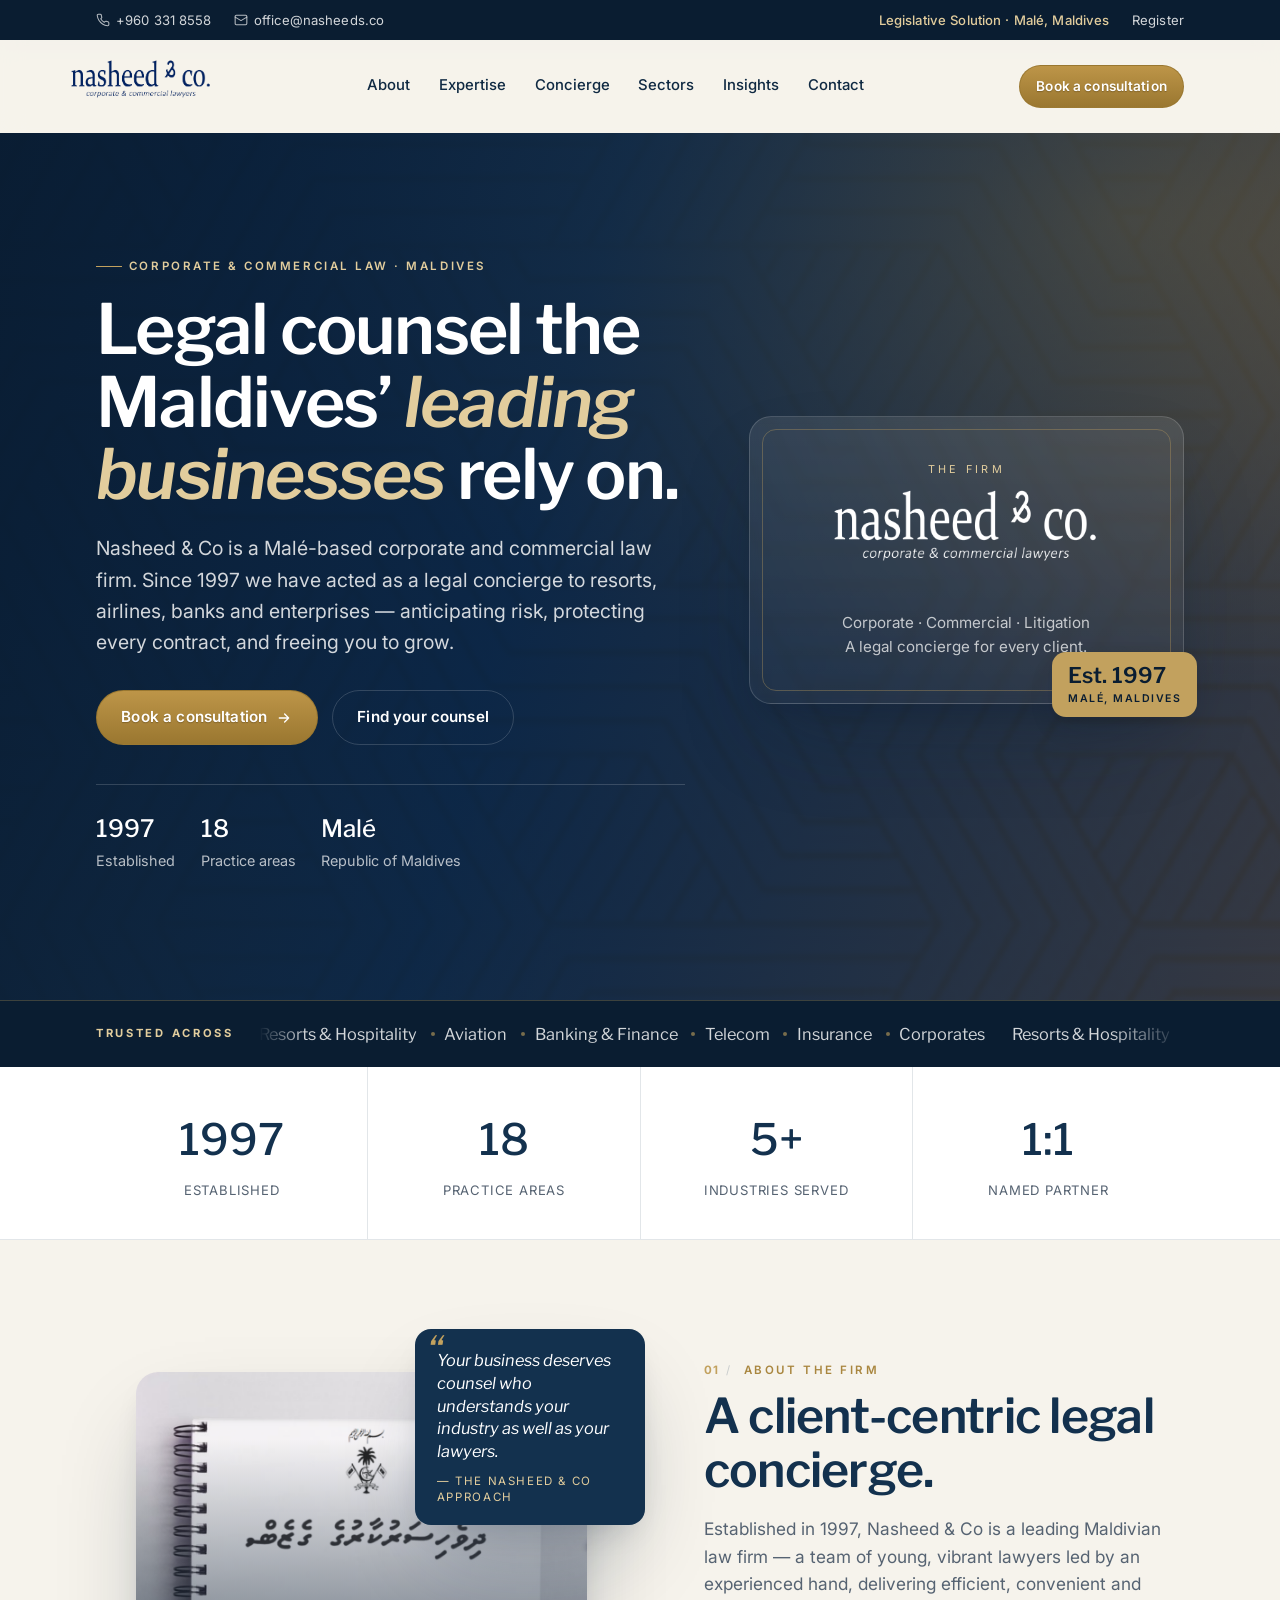
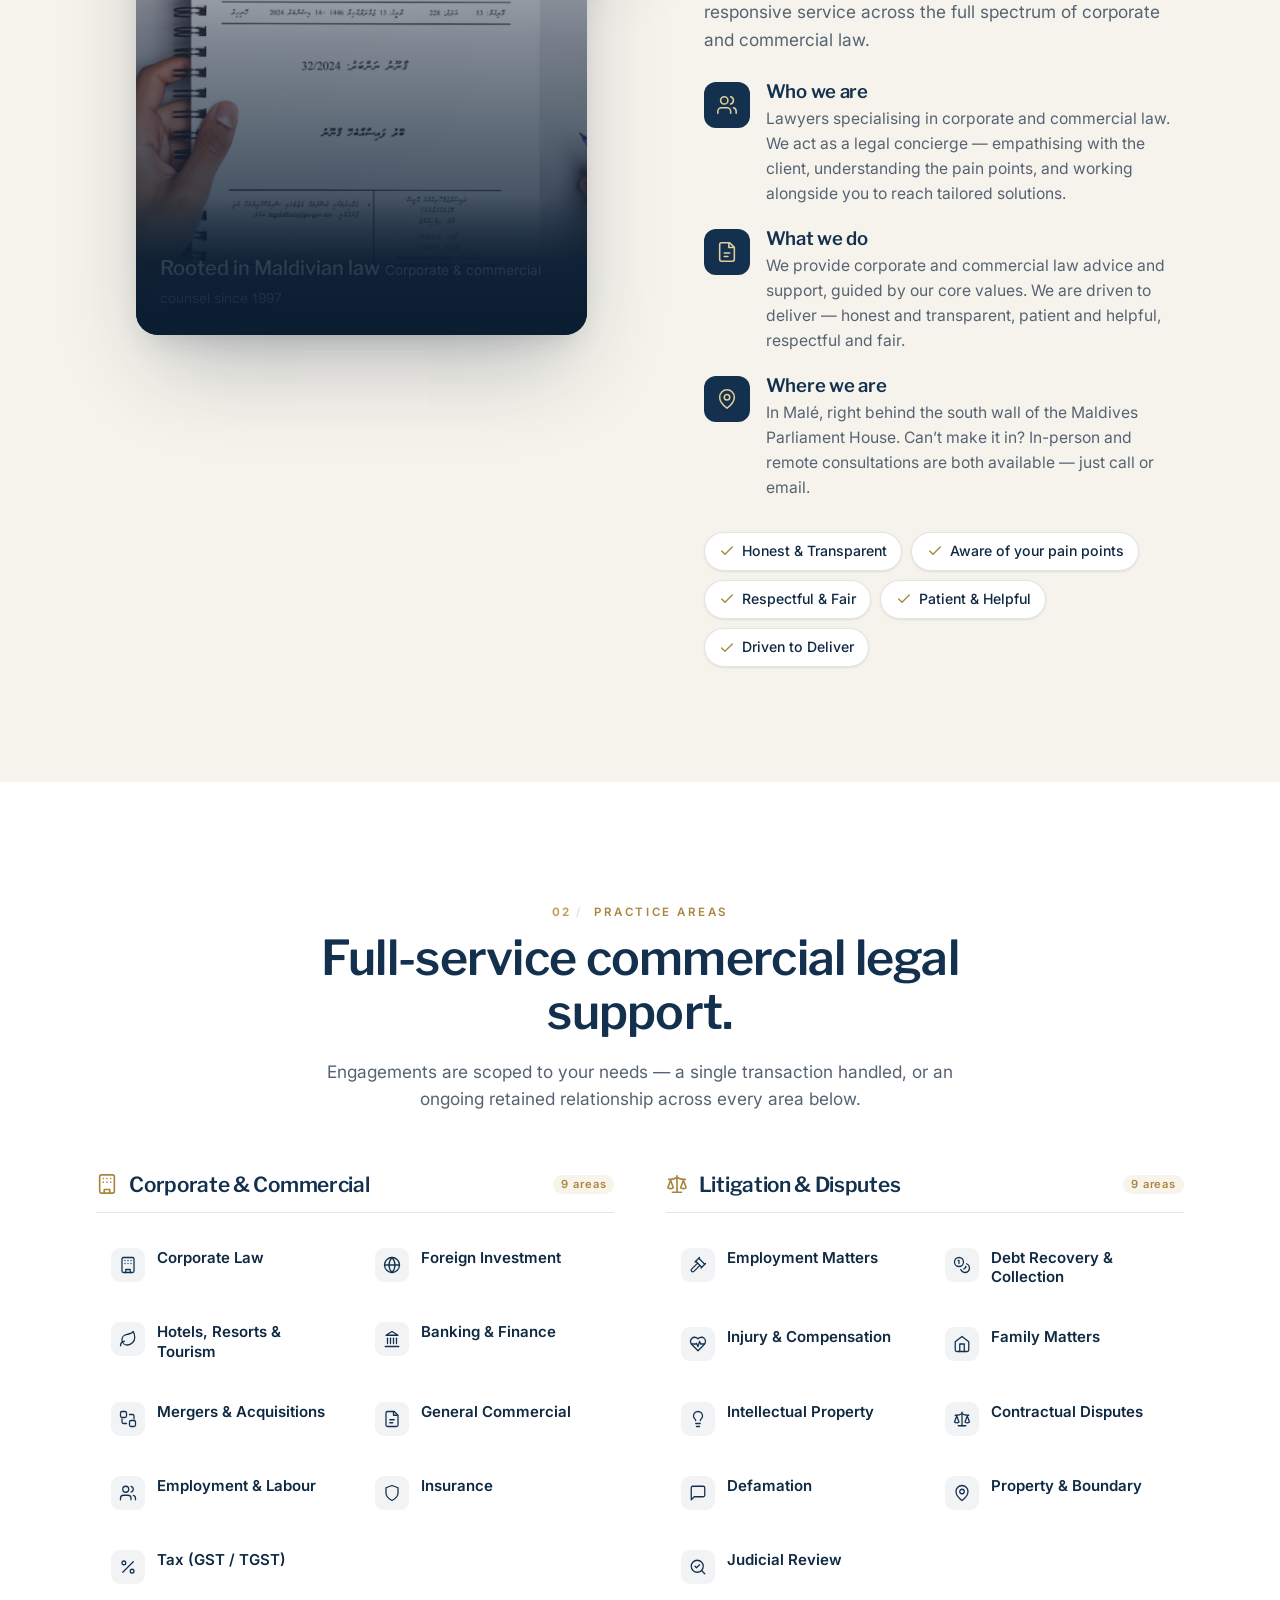
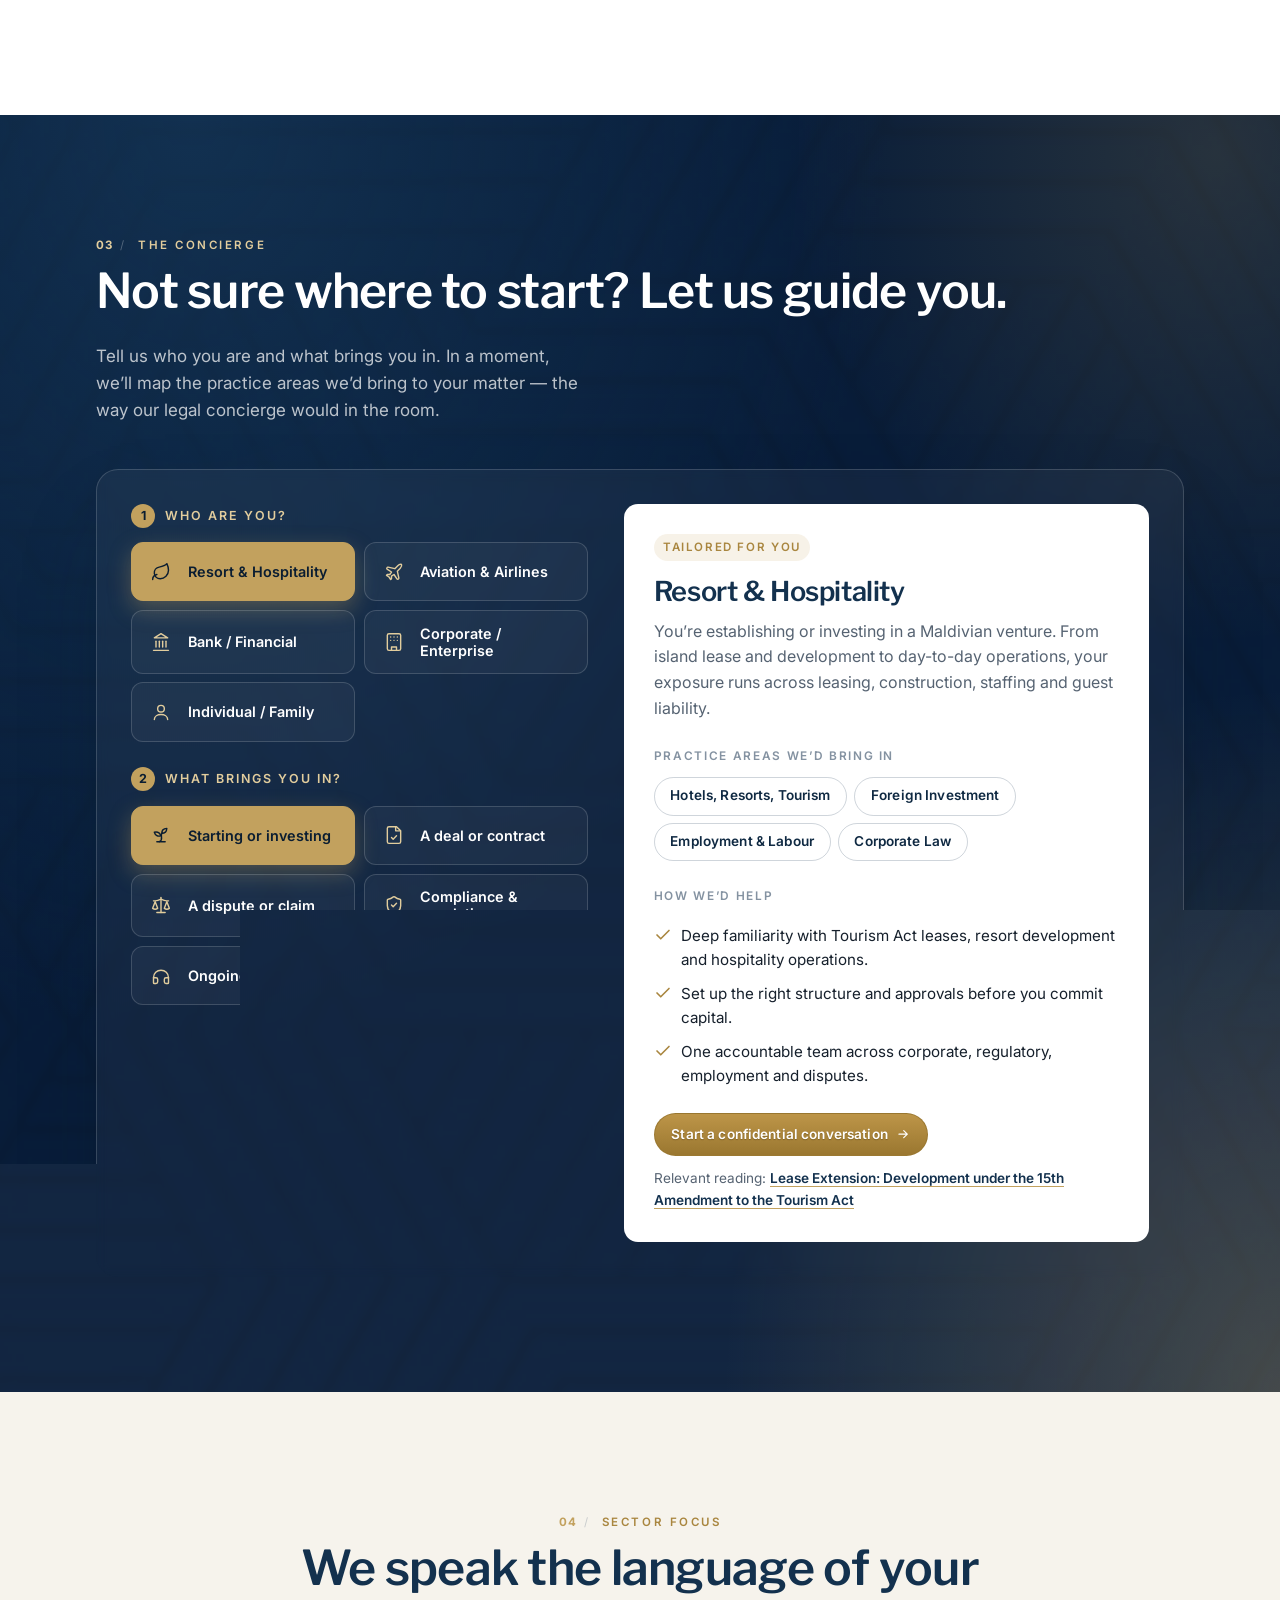
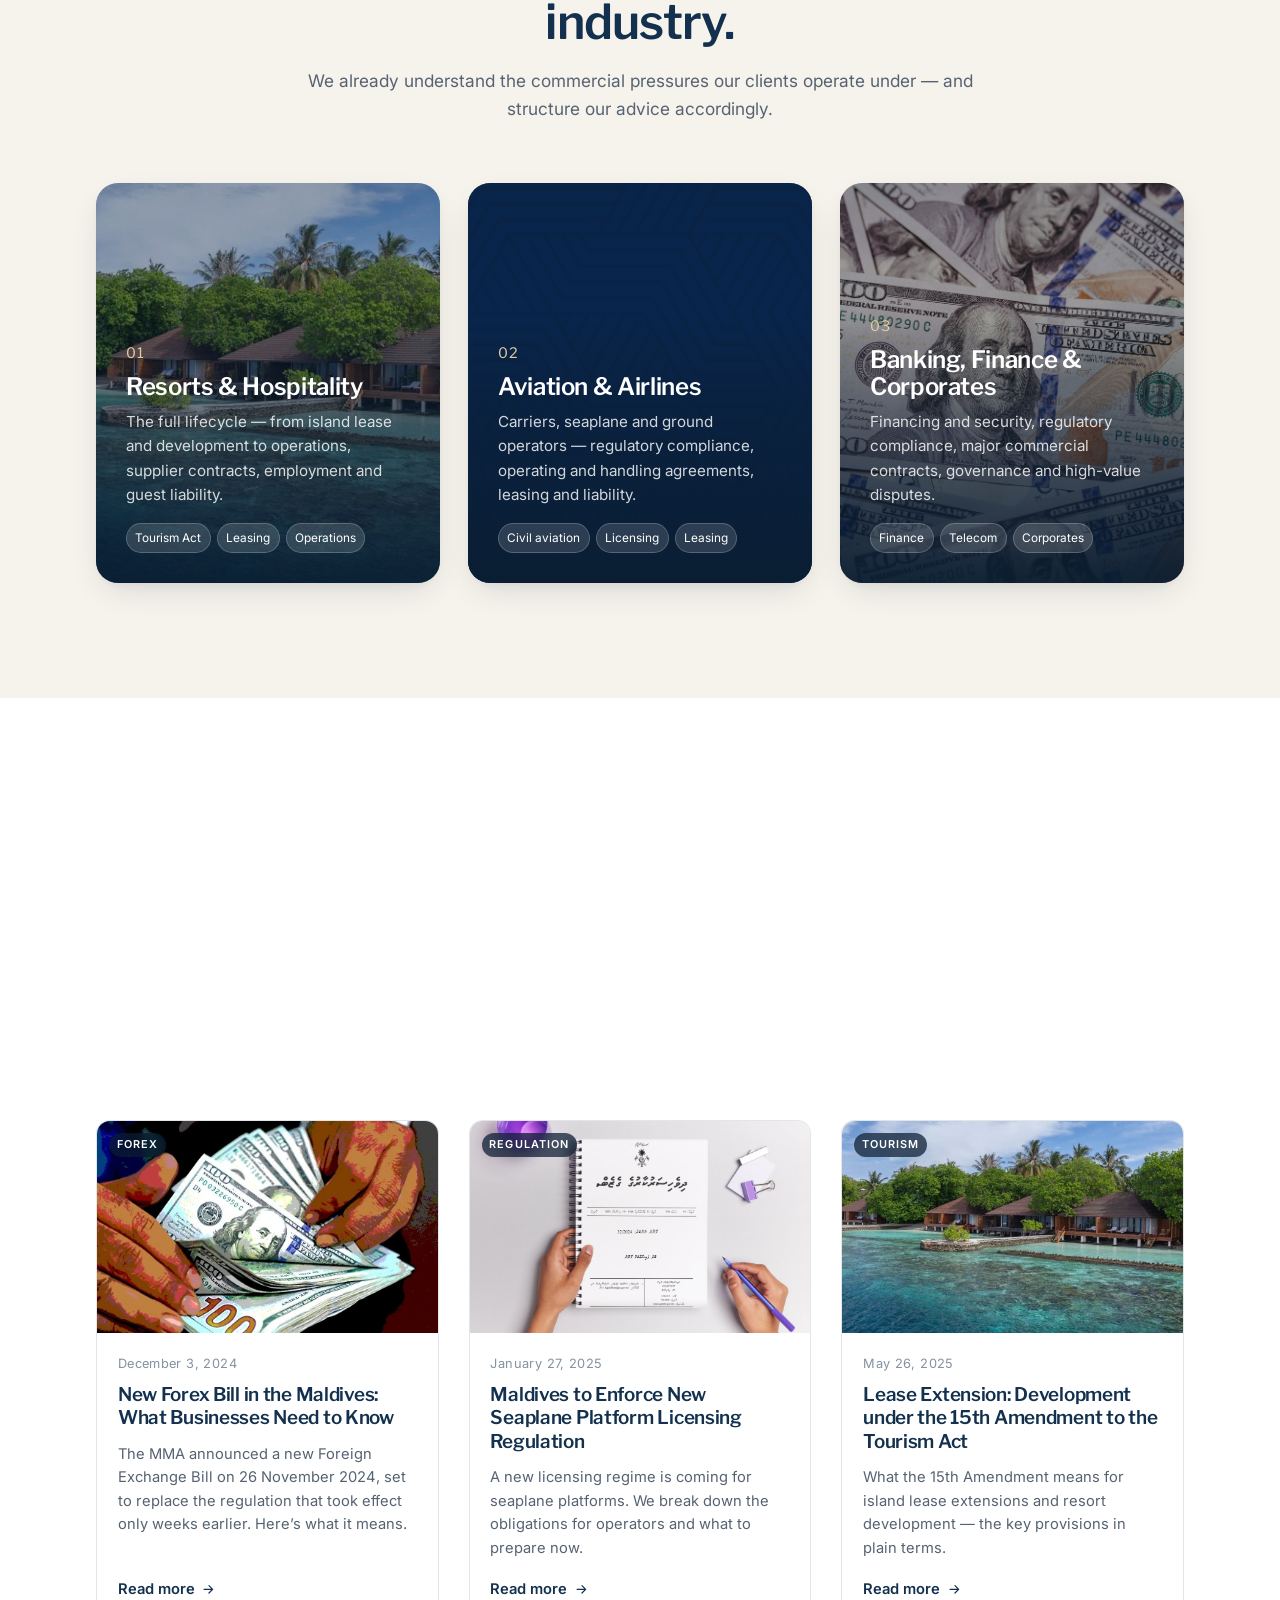
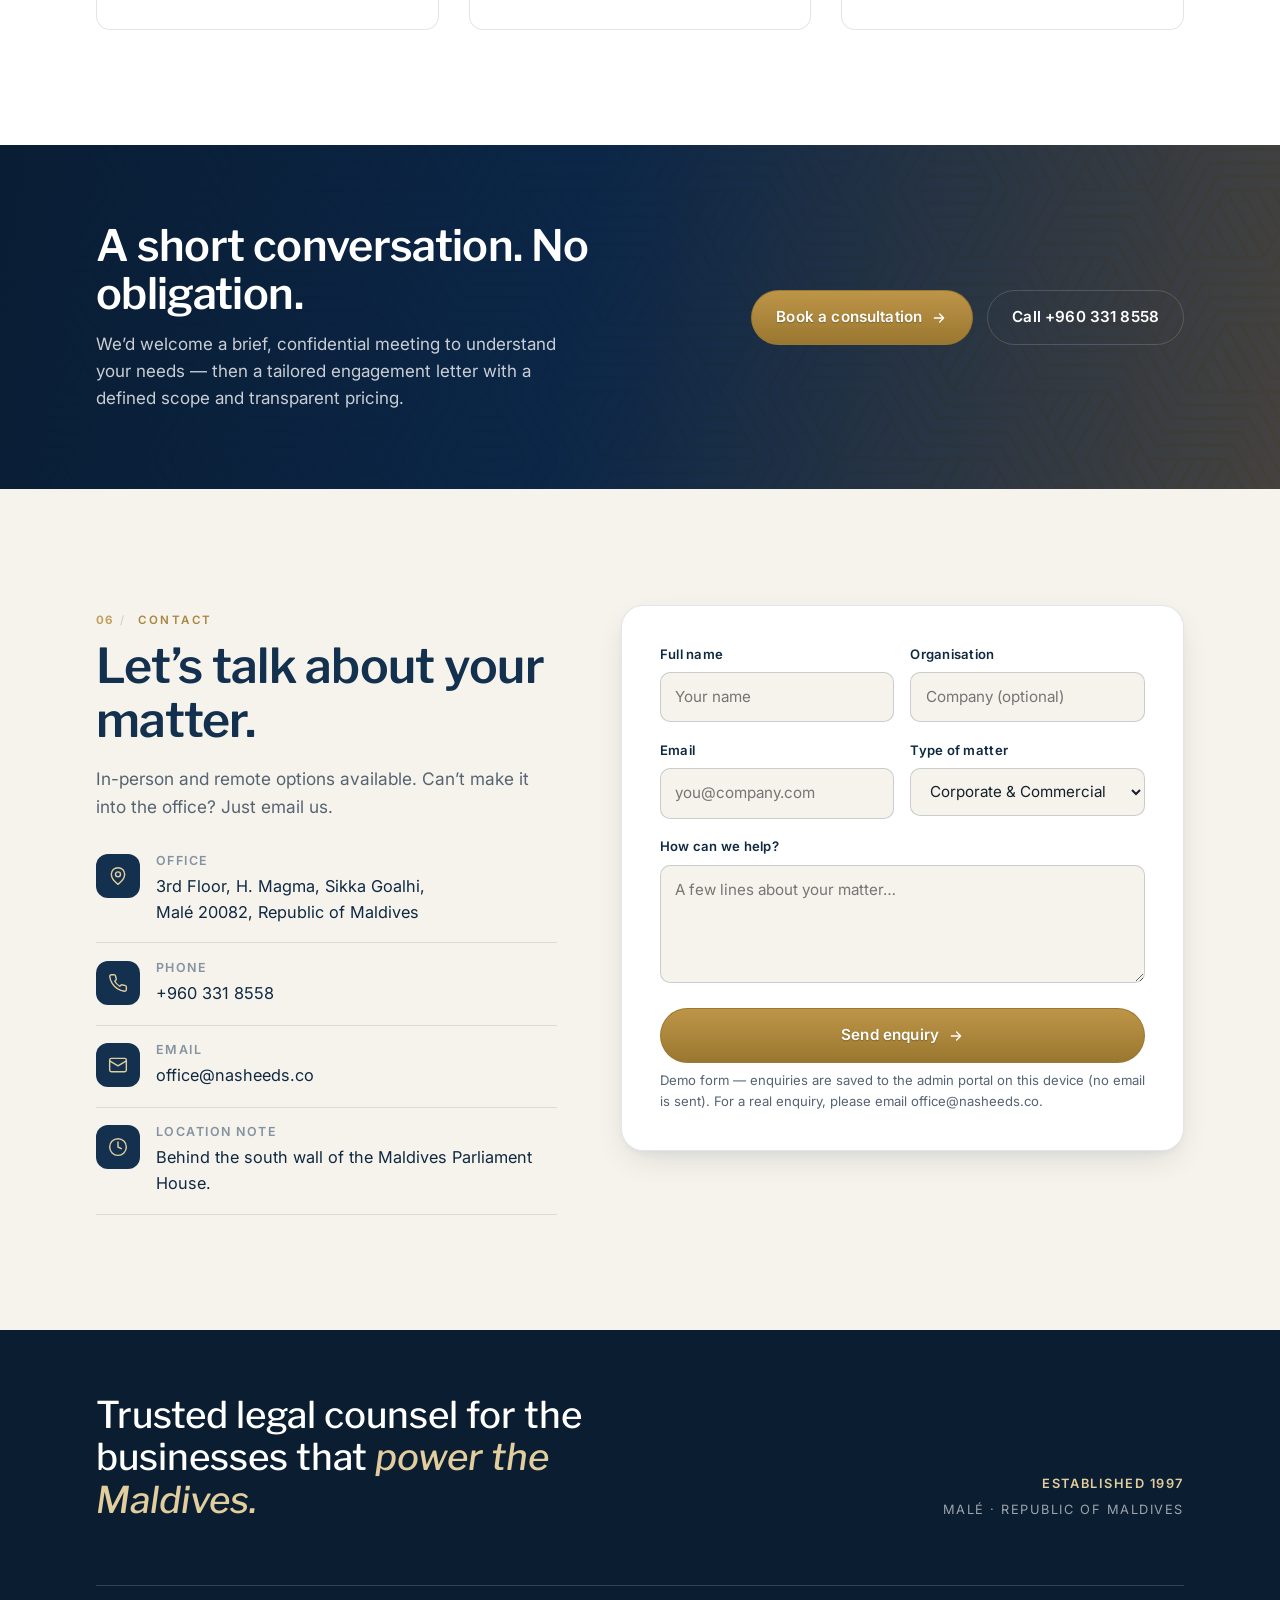
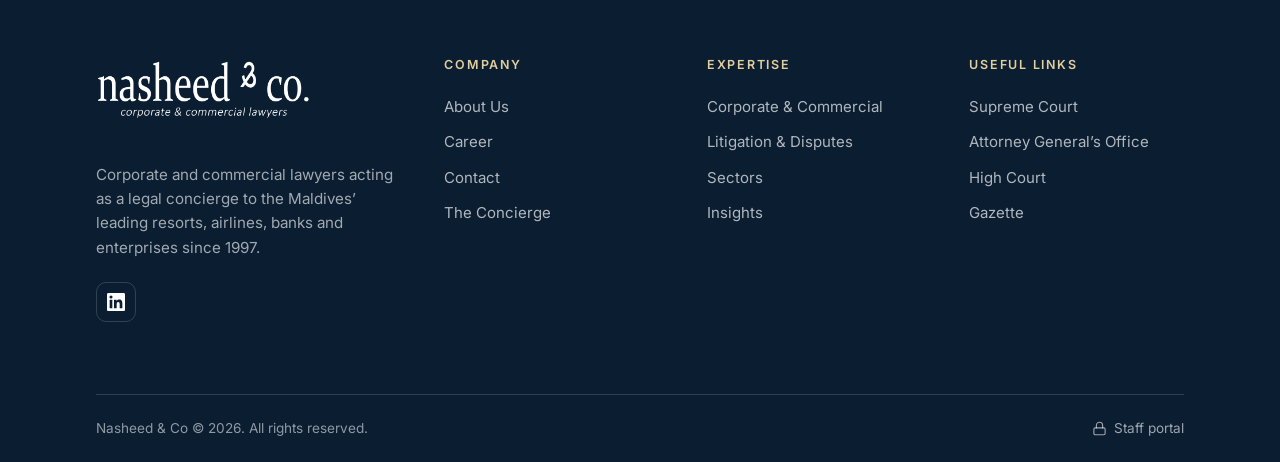
==== index.html @ d77f05dc "Front page: deeper-gold white-text buttons, corporate sans headings, goldier hero pattern, sliding T" ====
<!DOCTYPE html>
<html lang="en">
<head>
  <meta charset="UTF-8" />
  <meta name="viewport" content="width=device-width, initial-scale=1.0" />
  <title>Nasheed &amp; Co — Corporate &amp; Commercial Law, Maldives</title>
  <meta name="description" content="Nasheed & Co is a Malé-based corporate and commercial law firm advising the Maldives' leading resorts, airlines, banks and enterprises since 1997. A legal concierge for your business." />
  <meta name="theme-color" content="#0a1d31" />

  <!-- Open Graph -->
  <meta property="og:type" content="website" />
  <meta property="og:title" content="Nasheed & Co — Corporate & Commercial Law, Maldives" />
  <meta property="og:description" content="Trusted legal counsel for the businesses that power the Maldives. Corporate, commercial and litigation, since 1997." />
  <meta property="og:image" content="assets/img/banner.webp" />

  <link rel="icon" type="image/webp" href="assets/img/logo-crest.webp" />
  <link rel="apple-touch-icon" href="assets/img/logo-crest.webp" />

  <link rel="preconnect" href="https://fonts.googleapis.com" />
  <link rel="preconnect" href="https://fonts.gstatic.com" crossorigin />
  <link href="https://fonts.googleapis.com/css2?family=Inter:wght@400;500;600;700&family=Libre+Franklin:ital,wght@0,400;0,500;0,600;0,700;1,400;1,500&display=swap" rel="stylesheet" />

  <link rel="stylesheet" href="assets/css/styles.css" />
</head>
<body id="top">
  <a class="skip-link" href="#main">Skip to content</a>

  <!-- ================= Top bar ================= -->
  <div class="topbar">
    <div class="wrap topbar__inner">
      <div class="topbar__group">
        <a href="tel:+9603318558" aria-label="Call Nasheed and Co">
          <svg viewBox="0 0 24 24" fill="none" stroke="currentColor" stroke-width="1.8" stroke-linecap="round" stroke-linejoin="round"><path d="M22 16.92v3a2 2 0 0 1-2.18 2 19.79 19.79 0 0 1-8.63-3.07 19.5 19.5 0 0 1-6-6 19.79 19.79 0 0 1-3.07-8.67A2 2 0 0 1 4.11 2h3a2 2 0 0 1 2 1.72c.13.96.36 1.9.7 2.81a2 2 0 0 1-.45 2.11L8.09 9.91a16 16 0 0 0 6 6l1.27-1.27a2 2 0 0 1 2.11-.45c.9.34 1.85.57 2.81.7A2 2 0 0 1 22 16.92z"/></svg>
          +960 331 8558
        </a>
        <a href="mailto:office@nasheeds.co" aria-label="Email Nasheed and Co">
          <svg viewBox="0 0 24 24" fill="none" stroke="currentColor" stroke-width="1.8" stroke-linecap="round" stroke-linejoin="round"><rect x="2" y="4" width="20" height="16" rx="2"/><path d="m22 7-10 6L2 7"/></svg>
          office@nasheeds.co
        </a>
      </div>
      <div class="topbar__group topbar__group--end">
        <span class="topbar__tag">Legislative Solution · Malé, Maldives</span>
        <a href="#contact">Register</a>
      </div>
    </div>
  </div>

  <!-- ================= Header ================= -->
  <header class="site-header" id="siteHeader">
    <div class="wrap nav">
      <a class="brand" href="#top" aria-label="Nasheed & Co — corporate & commercial lawyers, home">
        <img class="brand__logo" src="assets/img/logo-primary.webp" alt="Nasheed & Co — corporate & commercial lawyers" width="1500" height="593" />
      </a>

      <nav class="nav__links" id="navLinks" aria-label="Primary">
        <a href="#about">About</a>
        <a href="#expertise">Expertise</a>
        <a href="#concierge">Concierge</a>
        <a href="#sectors">Sectors</a>
        <a href="#insights">Insights</a>
        <a href="#contact">Contact</a>
        <a class="btn btn--gold btn--sm nav__cta-mobile" href="#contact">Book a consultation</a>
      </nav>

      <div class="nav__actions">
        <a class="btn btn--gold btn--sm nav__cta-desktop" href="#contact">Book a consultation</a>
        <button class="nav__toggle" id="navToggle" aria-label="Open menu" aria-expanded="false" aria-controls="navLinks">
          <span></span><span></span><span></span>
        </button>
      </div>
    </div>
    <div class="nav__scrim" id="navScrim" aria-hidden="true"></div>
  </header>

  <main id="main">
    <!-- ================= Hero ================= -->
    <section class="hero">
      <div class="hero__bg"><img src="assets/img/banner.webp" alt="" aria-hidden="true" /></div>
      <div class="wrap hero__inner">
        <div class="hero__grid">
          <div class="hero__content">
            <span class="eyebrow eyebrow--light">Corporate &amp; Commercial Law · Maldives</span>
            <h1 class="hero__title">Legal counsel the Maldives’ <em>leading businesses</em> rely on.</h1>
            <p class="hero__lead">Nasheed &amp; Co is a Malé-based corporate and commercial law firm. Since 1997 we have acted as a legal concierge to resorts, airlines, banks and enterprises — anticipating risk, protecting every contract, and freeing you to grow.</p>
            <div class="hero__cta">
              <a class="btn btn--gold" href="#contact">Book a consultation
                <svg viewBox="0 0 24 24" fill="none" stroke="currentColor" stroke-width="2" stroke-linecap="round" stroke-linejoin="round"><path d="M5 12h14M13 6l6 6-6 6"/></svg>
              </a>
              <a class="btn btn--on-navy" href="#concierge">Find your counsel</a>
            </div>
            <div class="hero__meta">
              <div><b>1997</b>Established</div>
              <div><b>18</b>Practice areas</div>
              <div><b>Malé</b>Republic of Maldives</div>
            </div>
          </div>

          <aside class="hero__card">
            <p class="kicker">The Firm</p>
            <img class="hero__logo" src="assets/img/logo-primary.webp" alt="Nasheed & Co — corporate & commercial lawyers" />
            <p>Corporate&nbsp;· Commercial&nbsp;· Litigation<br/>A legal concierge for every client.</p>
            <div class="hero__badge"><b>Est. 1997</b><span>Malé, Maldives</span></div>
          </aside>
        </div>
      </div>
    </section>

    <!-- ================= Credibility bar (sliding marquee) ================= -->
    <section class="credbar" aria-label="Sectors we serve">
      <div class="wrap credbar__inner">
        <span class="credbar__label">Trusted across</span>
        <div class="credbar__marquee">
          <div class="credbar__track">
            <ul class="credbar__group">
              <li>Resorts &amp; Hospitality</li>
              <li>Aviation</li>
              <li>Banking &amp; Finance</li>
              <li>Telecom</li>
              <li>Insurance</li>
              <li>Corporates</li>
            </ul>
            <ul class="credbar__group" aria-hidden="true">
              <li>Resorts &amp; Hospitality</li>
              <li>Aviation</li>
              <li>Banking &amp; Finance</li>
              <li>Telecom</li>
              <li>Insurance</li>
              <li>Corporates</li>
            </ul>
          </div>
        </div>
      </div>
    </section>

    <!-- ================= Trust strip ================= -->
    <section class="strip" aria-label="At a glance">
      <div class="wrap">
        <div class="strip__inner">
          <div class="stat reveal"><b>1997</b><span>Established</span></div>
          <div class="stat reveal" data-d="1"><b>18</b><span>Practice areas</span></div>
          <div class="stat reveal" data-d="2"><b>5+</b><span>Industries served</span></div>
          <div class="stat reveal" data-d="3"><b>1:1</b><span>Named partner</span></div>
        </div>
      </div>
    </section>

    <!-- ================= About ================= -->
    <section class="section about" id="about">
      <div class="wrap about__grid">
        <div class="about__col-media reveal">
          <figure class="about__figure">
            <img src="assets/img/untitled-38.webp" alt="A Maldivian government gazette document" loading="lazy" />
            <figcaption class="about__figcap">
              <b>Rooted in Maldivian law</b>
              <span>Corporate &amp; commercial counsel since 1997</span>
            </figcaption>
          </figure>
          <div class="about__quote">
            Your business deserves counsel who understands your industry as well as your lawyers.
            <span>— The Nasheed &amp; Co approach</span>
          </div>
        </div>

        <div class="about__col-body reveal" data-d="1">
          <div class="section__head" style="margin-bottom:1.2rem">
            <span class="eyebrow"><span class="eyebrow__no">01</span>About the firm</span>
            <h2 class="section__title">A client-centric legal concierge.</h2>
            <p class="section__intro">Established in 1997, Nasheed &amp; Co is a leading Maldivian law firm — a team of young, vibrant lawyers led by an experienced hand, delivering efficient, convenient and responsive service across the full spectrum of corporate and commercial law.</p>
          </div>

          <div class="wwww">
            <div class="wwww__item">
              <div class="wwww__ic"><svg viewBox="0 0 24 24" fill="none" stroke="currentColor" stroke-width="1.7" stroke-linecap="round" stroke-linejoin="round"><path d="M16 21v-2a4 4 0 0 0-4-4H6a4 4 0 0 0-4 4v2"/><circle cx="9" cy="7" r="4"/><path d="M22 21v-2a4 4 0 0 0-3-3.87"/><path d="M16 3.13a4 4 0 0 1 0 7.75"/></svg></div>
              <div><h3>Who we are</h3><p>Lawyers specialising in corporate and commercial law. We act as a legal concierge — empathising with the client, understanding the pain points, and working alongside you to reach tailored solutions.</p></div>
            </div>
            <div class="wwww__item">
              <div class="wwww__ic"><svg viewBox="0 0 24 24" fill="none" stroke="currentColor" stroke-width="1.7" stroke-linecap="round" stroke-linejoin="round"><path d="M15 2H6a2 2 0 0 0-2 2v16a2 2 0 0 0 2 2h12a2 2 0 0 0 2-2V7Z"/><path d="M14 2v5h5"/><path d="M9 13h6M9 17h4"/></svg></div>
              <div><h3>What we do</h3><p>We provide corporate and commercial law advice and support, guided by our core values. We are driven to deliver — honest and transparent, patient and helpful, respectful and fair.</p></div>
            </div>
            <div class="wwww__item">
              <div class="wwww__ic"><svg viewBox="0 0 24 24" fill="none" stroke="currentColor" stroke-width="1.7" stroke-linecap="round" stroke-linejoin="round"><path d="M20 10c0 6-8 12-8 12s-8-6-8-12a8 8 0 0 1 16 0Z"/><circle cx="12" cy="10" r="3"/></svg></div>
              <div><h3>Where we are</h3><p>In Malé, right behind the south wall of the Maldives Parliament House. Can’t make it in? In-person and remote consultations are both available — just call or email.</p></div>
            </div>
          </div>

          <div class="values" aria-label="Our values">
            <span class="value"><svg viewBox="0 0 24 24" fill="none" stroke="currentColor" stroke-width="2" stroke-linecap="round" stroke-linejoin="round"><path d="M20 6 9 17l-5-5"/></svg>Honest &amp; Transparent</span>
            <span class="value"><svg viewBox="0 0 24 24" fill="none" stroke="currentColor" stroke-width="2" stroke-linecap="round" stroke-linejoin="round"><path d="M20 6 9 17l-5-5"/></svg>Aware of your pain points</span>
            <span class="value"><svg viewBox="0 0 24 24" fill="none" stroke="currentColor" stroke-width="2" stroke-linecap="round" stroke-linejoin="round"><path d="M20 6 9 17l-5-5"/></svg>Respectful &amp; Fair</span>
            <span class="value"><svg viewBox="0 0 24 24" fill="none" stroke="currentColor" stroke-width="2" stroke-linecap="round" stroke-linejoin="round"><path d="M20 6 9 17l-5-5"/></svg>Patient &amp; Helpful</span>
            <span class="value"><svg viewBox="0 0 24 24" fill="none" stroke="currentColor" stroke-width="2" stroke-linecap="round" stroke-linejoin="round"><path d="M20 6 9 17l-5-5"/></svg>Driven to Deliver</span>
          </div>
        </div>
      </div>
    </section>

    <!-- ================= Expertise ================= -->
    <section class="section exp" id="expertise">
      <div class="wrap">
        <div class="section__head section__head--center reveal">
          <span class="eyebrow"><span class="eyebrow__no">02</span>Practice areas</span>
          <h2 class="section__title">Full-service commercial legal support.</h2>
          <p class="section__intro">Engagements are scoped to your needs — a single transaction handled, or an ongoing retained relationship across every area below.</p>
        </div>

        <div class="exp__groups">
          <div class="exp__group reveal">
            <h3><svg viewBox="0 0 24 24" width="22" height="22" fill="none" stroke="var(--gold-deep)" stroke-width="1.8" stroke-linecap="round" stroke-linejoin="round"><rect width="16" height="20" x="4" y="2" rx="2"/><path d="M9 22v-4h6v4"/><path d="M8 6h.01M12 6h.01M16 6h.01M8 10h.01M12 10h.01M16 10h.01"/></svg>Corporate &amp; Commercial <span class="tag">9 areas</span></h3>
            <div class="area-grid">
              <div class="area"><span class="area__ic"><svg viewBox="0 0 24 24" fill="none" stroke="currentColor" stroke-width="1.7" stroke-linecap="round" stroke-linejoin="round"><rect width="16" height="20" x="4" y="2" rx="2"/><path d="M9 22v-4h6v4"/><path d="M8 6h.01M12 6h.01M16 6h.01M8 10h.01M12 10h.01M16 10h.01"/></svg></span><b>Corporate Law</b></div>
              <div class="area"><span class="area__ic"><svg viewBox="0 0 24 24" fill="none" stroke="currentColor" stroke-width="1.7" stroke-linecap="round" stroke-linejoin="round"><circle cx="12" cy="12" r="10"/><path d="M12 2a14.5 14.5 0 0 0 0 20 14.5 14.5 0 0 0 0-20"/><path d="M2 12h20"/></svg></span><b>Foreign Investment</b></div>
              <div class="area"><span class="area__ic"><svg viewBox="0 0 24 24" fill="none" stroke="currentColor" stroke-width="1.7" stroke-linecap="round" stroke-linejoin="round"><path d="M11 20A7 7 0 0 1 9.8 6.1C15.5 5 17 4.48 19 2c1 2 2 4.18 2 8 0 5.5-4.78 10-10 10Z"/><path d="M2 21c0-3 1.85-5.36 5.08-6"/></svg></span><b>Hotels, Resorts &amp; Tourism</b></div>
              <div class="area"><span class="area__ic"><svg viewBox="0 0 24 24" fill="none" stroke="currentColor" stroke-width="1.7" stroke-linecap="round" stroke-linejoin="round"><line x1="3" x2="21" y1="22" y2="22"/><line x1="6" x2="6" y1="18" y2="11"/><line x1="10" x2="10" y1="18" y2="11"/><line x1="14" x2="14" y1="18" y2="11"/><line x1="18" x2="18" y1="18" y2="11"/><polygon points="12 2 20 7 4 7"/></svg></span><b>Banking &amp; Finance</b></div>
              <div class="area"><span class="area__ic"><svg viewBox="0 0 24 24" fill="none" stroke="currentColor" stroke-width="1.7" stroke-linecap="round" stroke-linejoin="round"><rect width="8" height="8" x="2" y="2" rx="2"/><rect width="8" height="8" x="14" y="14" rx="2"/><path d="M14 6h4a2 2 0 0 1 2 2v4"/><path d="M10 18H6a2 2 0 0 1-2-2v-4"/></svg></span><b>Mergers &amp; Acquisitions</b></div>
              <div class="area"><span class="area__ic"><svg viewBox="0 0 24 24" fill="none" stroke="currentColor" stroke-width="1.7" stroke-linecap="round" stroke-linejoin="round"><path d="M15 2H6a2 2 0 0 0-2 2v16a2 2 0 0 0 2 2h12a2 2 0 0 0 2-2V7Z"/><path d="M14 2v5h5"/><path d="M9 13h6M9 17h4"/></svg></span><b>General Commercial</b></div>
              <div class="area"><span class="area__ic"><svg viewBox="0 0 24 24" fill="none" stroke="currentColor" stroke-width="1.7" stroke-linecap="round" stroke-linejoin="round"><path d="M16 21v-2a4 4 0 0 0-4-4H6a4 4 0 0 0-4 4v2"/><circle cx="9" cy="7" r="4"/><path d="M22 21v-2a4 4 0 0 0-3-3.87"/><path d="M16 3.13a4 4 0 0 1 0 7.75"/></svg></span><b>Employment &amp; Labour</b></div>
              <div class="area"><span class="area__ic"><svg viewBox="0 0 24 24" fill="none" stroke="currentColor" stroke-width="1.7" stroke-linecap="round" stroke-linejoin="round"><path d="M12 22s8-4 8-10V5l-8-3-8 3v7c0 6 8 10 8 10"/></svg></span><b>Insurance</b></div>
              <div class="area"><span class="area__ic"><svg viewBox="0 0 24 24" fill="none" stroke="currentColor" stroke-width="1.7" stroke-linecap="round" stroke-linejoin="round"><line x1="19" x2="5" y1="5" y2="19"/><circle cx="6.5" cy="6.5" r="2.5"/><circle cx="17.5" cy="17.5" r="2.5"/></svg></span><b>Tax (GST / TGST)</b></div>
            </div>
          </div>

          <div class="exp__group reveal" data-d="1">
            <h3><svg viewBox="0 0 24 24" width="22" height="22" fill="none" stroke="var(--gold-deep)" stroke-width="1.8" stroke-linecap="round" stroke-linejoin="round"><path d="m16 16 3-8 3 8c-2 1.5-4 1.5-6 0"/><path d="m2 16 3-8 3 8c-2 1.5-4 1.5-6 0"/><path d="M7 21h10"/><path d="M12 3v18"/><path d="M3 7h2c2 0 5-1 7-2 2 1 5 2 7 2h2"/></svg>Litigation &amp; Disputes <span class="tag">9 areas</span></h3>
            <div class="area-grid">
              <div class="area"><span class="area__ic"><svg viewBox="0 0 24 24" fill="none" stroke="currentColor" stroke-width="1.7" stroke-linecap="round" stroke-linejoin="round"><path d="m14.5 12.5-8 8a2.12 2.12 0 1 1-3-3l8-8"/><path d="m16 16 6-6"/><path d="m8 8 6-6"/><path d="m9 7 8 8"/><path d="m21 11-8-8"/></svg></span><b>Employment Matters</b></div>
              <div class="area"><span class="area__ic"><svg viewBox="0 0 24 24" fill="none" stroke="currentColor" stroke-width="1.7" stroke-linecap="round" stroke-linejoin="round"><circle cx="8" cy="8" r="6"/><path d="M18.09 10.37A6 6 0 1 1 10.34 18"/><path d="M7 6h1v4"/><path d="m16.71 13.88.7.71-2.82 2.82"/></svg></span><b>Debt Recovery &amp; Collection</b></div>
              <div class="area"><span class="area__ic"><svg viewBox="0 0 24 24" fill="none" stroke="currentColor" stroke-width="1.7" stroke-linecap="round" stroke-linejoin="round"><path d="M19 14c1.49-1.46 3-3.21 3-5.5A5.5 5.5 0 0 0 16.5 3c-1.76 0-3 .5-4.5 2-1.5-1.5-2.74-2-4.5-2A5.5 5.5 0 0 0 2 8.5c0 2.3 1.5 4.05 3 5.5l7 7Z"/><path d="M3.22 12H9.5l.5-1 2 4.5 2-7 1.5 3.5h5.27"/></svg></span><b>Injury &amp; Compensation</b></div>
              <div class="area"><span class="area__ic"><svg viewBox="0 0 24 24" fill="none" stroke="currentColor" stroke-width="1.7" stroke-linecap="round" stroke-linejoin="round"><path d="m3 9 9-7 9 7v11a2 2 0 0 1-2 2H5a2 2 0 0 1-2-2z"/><polyline points="9 22 9 12 15 12 15 22"/></svg></span><b>Family Matters</b></div>
              <div class="area"><span class="area__ic"><svg viewBox="0 0 24 24" fill="none" stroke="currentColor" stroke-width="1.7" stroke-linecap="round" stroke-linejoin="round"><path d="M15 14c.2-1 .7-1.7 1.5-2.5 1-.9 1.5-2.2 1.5-3.5A6 6 0 0 0 6 8c0 1 .2 2.2 1.5 3.5.8.8 1.3 1.5 1.5 2.5"/><path d="M9 18h6"/><path d="M10 22h4"/></svg></span><b>Intellectual Property</b></div>
              <div class="area"><span class="area__ic"><svg viewBox="0 0 24 24" fill="none" stroke="currentColor" stroke-width="1.7" stroke-linecap="round" stroke-linejoin="round"><path d="m16 16 3-8 3 8c-2 1.5-4 1.5-6 0"/><path d="m2 16 3-8 3 8c-2 1.5-4 1.5-6 0"/><path d="M7 21h10"/><path d="M12 3v18"/><path d="M3 7h2c2 0 5-1 7-2 2 1 5 2 7 2h2"/></svg></span><b>Contractual Disputes</b></div>
              <div class="area"><span class="area__ic"><svg viewBox="0 0 24 24" fill="none" stroke="currentColor" stroke-width="1.7" stroke-linecap="round" stroke-linejoin="round"><path d="M21 15a2 2 0 0 1-2 2H7l-4 4V5a2 2 0 0 1 2-2h14a2 2 0 0 1 2 2z"/></svg></span><b>Defamation</b></div>
              <div class="area"><span class="area__ic"><svg viewBox="0 0 24 24" fill="none" stroke="currentColor" stroke-width="1.7" stroke-linecap="round" stroke-linejoin="round"><path d="M20 10c0 6-8 12-8 12s-8-6-8-12a8 8 0 0 1 16 0Z"/><circle cx="12" cy="10" r="3"/></svg></span><b>Property &amp; Boundary</b></div>
              <div class="area"><span class="area__ic"><svg viewBox="0 0 24 24" fill="none" stroke="currentColor" stroke-width="1.7" stroke-linecap="round" stroke-linejoin="round"><path d="m8 11 2 2 4-4"/><circle cx="11" cy="11" r="8"/><path d="m21 21-4.3-4.3"/></svg></span><b>Judicial Review</b></div>
            </div>
          </div>
        </div>
      </div>
    </section>

    <!-- ================= ★ Concierge (unique interactive section) ================= -->
    <section class="section concierge" id="concierge">
      <div class="concierge__bg"><img src="assets/img/banner.webp" alt="" aria-hidden="true" /></div>
      <div class="wrap">
        <div class="concierge__head reveal">
          <div>
            <span class="eyebrow eyebrow--light"><span class="eyebrow__no">03</span>The Concierge</span>
            <h2 class="section__title">Not sure where to start? Let us guide you.</h2>
          </div>
          <p>Tell us who you are and what brings you in. In a moment, we’ll map the practice areas we’d bring to your matter — the way our legal concierge would in the room.</p>
        </div>

        <div class="concierge__engine reveal" data-d="1">
          <!-- Picker -->
          <div class="picker" role="group" aria-label="Build your legal brief">
            <div class="picker__step">
              <div class="picker__label"><span class="picker__num">1</span> Who are you?</div>
              <div class="picker__opts" role="group" aria-label="Your profile">
                <button type="button" class="pick active" data-sector="resort" aria-pressed="true">
                  <span class="pick__ic"><svg viewBox="0 0 24 24" fill="none" stroke="currentColor" stroke-width="1.7" stroke-linecap="round" stroke-linejoin="round"><path d="M11 20A7 7 0 0 1 9.8 6.1C15.5 5 17 4.48 19 2c1 2 2 4.18 2 8 0 5.5-4.78 10-10 10Z"/><path d="M2 21c0-3 1.85-5.36 5.08-6"/></svg></span>
                  <b>Resort &amp; Hospitality</b>
                </button>
                <button type="button" class="pick" data-sector="aviation" aria-pressed="false">
                  <span class="pick__ic"><svg viewBox="0 0 24 24" fill="none" stroke="currentColor" stroke-width="1.7" stroke-linecap="round" stroke-linejoin="round"><path d="M17.8 19.2 16 11l3.5-3.5C21 6 21.5 4 21 3c-1-.5-3 0-4.5 1.5L13 8 4.8 6.2c-.5-.1-.9.1-1.1.5l-.3.5c-.2.5-.1 1 .3 1.3L9 12l-2 3H4l-1 1 3 2 2 3 1-1v-3l3-2 3.5 5.3c.3.4.8.5 1.3.3l.5-.2c.4-.3.6-.7.5-1.2z"/></svg></span>
                  <b>Aviation &amp; Airlines</b>
                </button>
                <button type="button" class="pick" data-sector="banking" aria-pressed="false">
                  <span class="pick__ic"><svg viewBox="0 0 24 24" fill="none" stroke="currentColor" stroke-width="1.7" stroke-linecap="round" stroke-linejoin="round"><line x1="3" x2="21" y1="22" y2="22"/><line x1="6" x2="6" y1="18" y2="11"/><line x1="10" x2="10" y1="18" y2="11"/><line x1="14" x2="14" y1="18" y2="11"/><line x1="18" x2="18" y1="18" y2="11"/><polygon points="12 2 20 7 4 7"/></svg></span>
                  <b>Bank / Financial</b>
                </button>
                <button type="button" class="pick" data-sector="corporate" aria-pressed="false">
                  <span class="pick__ic"><svg viewBox="0 0 24 24" fill="none" stroke="currentColor" stroke-width="1.7" stroke-linecap="round" stroke-linejoin="round"><rect width="16" height="20" x="4" y="2" rx="2"/><path d="M9 22v-4h6v4"/><path d="M8 6h.01M12 6h.01M16 6h.01M8 10h.01M12 10h.01M16 10h.01"/></svg></span>
                  <b>Corporate / Enterprise</b>
                </button>
                <button type="button" class="pick" data-sector="individual" aria-pressed="false">
                  <span class="pick__ic"><svg viewBox="0 0 24 24" fill="none" stroke="currentColor" stroke-width="1.7" stroke-linecap="round" stroke-linejoin="round"><circle cx="12" cy="8" r="4"/><path d="M4 21c0-4 4-6 8-6s8 2 8 6"/></svg></span>
                  <b>Individual / Family</b>
                </button>
              </div>
            </div>

            <div class="picker__step">
              <div class="picker__label"><span class="picker__num">2</span> What brings you in?</div>
              <div class="picker__opts" role="group" aria-label="Your need">
                <button type="button" class="pick active" data-need="venture" aria-pressed="true">
                  <span class="pick__ic"><svg viewBox="0 0 24 24" fill="none" stroke="currentColor" stroke-width="1.7" stroke-linecap="round" stroke-linejoin="round"><path d="M7 20h10"/><path d="M10 20c5.5-2.5.8-6.4 3-10"/><path d="M9.5 9.4c1.1.8 1.8 2.2 2.3 3.7-2 .4-3.5.4-4.8-.3-1.2-.6-2.3-2-3-4.2 2.8-.5 4.4 0 5.5.8z"/><path d="M14.1 6a7 7 0 0 0-1.1 4c1.9-.1 3.3-.6 4.3-1.4 1-1 1.6-2.3 1.7-4.6-2.7.1-4 1-4.9 2z"/></svg></span>
                  <b>Starting or investing</b>
                </button>
                <button type="button" class="pick" data-need="deal" aria-pressed="false">
                  <span class="pick__ic"><svg viewBox="0 0 24 24" fill="none" stroke="currentColor" stroke-width="1.7" stroke-linecap="round" stroke-linejoin="round"><path d="M15 2H6a2 2 0 0 0-2 2v16a2 2 0 0 0 2 2h12a2 2 0 0 0 2-2V7Z"/><path d="M14 2v5h5"/><path d="m9 15 2 2 4-4"/></svg></span>
                  <b>A deal or contract</b>
                </button>
                <button type="button" class="pick" data-need="dispute" aria-pressed="false">
                  <span class="pick__ic"><svg viewBox="0 0 24 24" fill="none" stroke="currentColor" stroke-width="1.7" stroke-linecap="round" stroke-linejoin="round"><path d="m16 16 3-8 3 8c-2 1.5-4 1.5-6 0"/><path d="m2 16 3-8 3 8c-2 1.5-4 1.5-6 0"/><path d="M7 21h10"/><path d="M12 3v18"/><path d="M3 7h2c2 0 5-1 7-2 2 1 5 2 7 2h2"/></svg></span>
                  <b>A dispute or claim</b>
                </button>
                <button type="button" class="pick" data-need="compliance" aria-pressed="false">
                  <span class="pick__ic"><svg viewBox="0 0 24 24" fill="none" stroke="currentColor" stroke-width="1.7" stroke-linecap="round" stroke-linejoin="round"><path d="M20 13c0 5-3.5 7.5-7.66 8.95a1 1 0 0 1-.67-.01C7.5 20.5 4 18 4 13V6a1 1 0 0 1 1-1c2 0 4.5-1.2 6.24-2.72a1.17 1.17 0 0 1 1.52 0C14.51 3.81 17 5 19 5a1 1 0 0 1 1 1z"/><path d="m9 12 2 2 4-4"/></svg></span>
                  <b>Compliance &amp; regulation</b>
                </button>
                <button type="button" class="pick" data-need="retainer" aria-pressed="false">
                  <span class="pick__ic"><svg viewBox="0 0 24 24" fill="none" stroke="currentColor" stroke-width="1.7" stroke-linecap="round" stroke-linejoin="round"><path d="M3 14h3a2 2 0 0 1 2 2v3a2 2 0 0 1-2 2H4a1 1 0 0 1-1-1z"/><path d="M21 14h-3a2 2 0 0 0-2 2v3a2 2 0 0 0 2 2h2a1 1 0 0 0 1-1z"/><path d="M3 14a9 9 0 0 1 18 0"/></svg></span>
                  <b>Ongoing counsel</b>
                </button>
              </div>
            </div>
          </div>

          <!-- Result -->
          <div class="result" id="conciergeResult" aria-live="polite">
            <span class="result__badge">Tailored for you</span>
            <h3 class="result__title">Select above to begin</h3>
            <p class="result__note">Choose your profile and what brings you in, and we’ll map the right practice areas for your matter.</p>
          </div>
        </div>
      </div>
    </section>

    <!-- ================= Sectors ================= -->
    <section class="section sectors" id="sectors">
      <div class="wrap">
        <div class="section__head section__head--center reveal">
          <span class="eyebrow"><span class="eyebrow__no">04</span>Sector focus</span>
          <h2 class="section__title">We speak the language of your industry.</h2>
          <p class="section__intro">We already understand the commercial pressures our clients operate under — and structure our advice accordingly.</p>
        </div>

        <div class="sectors__grid">
          <article class="sector reveal">
            <div class="sector__img"><img src="assets/img/img-4610.webp" alt="Maldivian resort water villas over a turquoise lagoon" loading="lazy" /></div>
            <div class="sector__body">
              <span class="sector__num">01</span>
              <h3>Resorts &amp; Hospitality</h3>
              <p>The full lifecycle — from island lease and development to operations, supplier contracts, employment and guest liability.</p>
              <div class="sector__tags"><span>Tourism Act</span><span>Leasing</span><span>Operations</span></div>
            </div>
          </article>

          <article class="sector sector--pattern reveal" data-d="1">
            <div class="sector__img"><img src="assets/img/banner.webp" alt="" aria-hidden="true" /></div>
            <div class="sector__body">
              <span class="sector__num">02</span>
              <h3>Aviation &amp; Airlines</h3>
              <p>Carriers, seaplane and ground operators — regulatory compliance, operating and handling agreements, leasing and liability.</p>
              <div class="sector__tags"><span>Civil aviation</span><span>Licensing</span><span>Leasing</span></div>
            </div>
          </article>

          <article class="sector reveal" data-d="2">
            <div class="sector__img"><img src="assets/img/office.webp" alt="United States one hundred dollar notes" loading="lazy" /></div>
            <div class="sector__body">
              <span class="sector__num">03</span>
              <h3>Banking, Finance &amp; Corporates</h3>
              <p>Financing and security, regulatory compliance, major commercial contracts, governance and high-value disputes.</p>
              <div class="sector__tags"><span>Finance</span><span>Telecom</span><span>Corporates</span></div>
            </div>
          </article>
        </div>
      </div>
    </section>

    <!-- ================= Insights ================= -->
    <section class="section insights" id="insights">
      <div class="wrap">
        <div class="section__head section__head--center reveal">
          <span class="eyebrow"><span class="eyebrow__no">05</span>Insights &amp; updates</span>
          <h2 class="section__title">Legal developments, made clear.</h2>
          <p class="section__intro">Concise, practical summaries of the laws and regulations shaping business in the Maldives.</p>
        </div>

        <div class="insights__filters reveal" id="insightsFilters" role="group" aria-label="Filter insights by topic" hidden></div>

        <div class="insights__grid" id="insightsGrid">
          <article class="post reveal" data-category="Forex">
            <a class="post__thumb" href="https://www.nasheeds.co/blog/new-forex-bill-in-the-maldives-what-businesses-need-to-know" target="_blank" rel="noopener">
              <span class="post__cat">Forex</span>
              <img src="assets/img/texture.webp" alt="Hands counting US dollar notes" loading="lazy" />
            </a>
            <div class="post__body">
              <span class="post__date">December 3, 2024</span>
              <h3 class="post__title">New Forex Bill in the Maldives: What Businesses Need to Know</h3>
              <p class="post__excerpt">The MMA announced a new Foreign Exchange Bill on 26 November 2024, set to replace the regulation that took effect only weeks earlier. Here’s what it means.</p>
              <a class="textlink" href="https://www.nasheeds.co/blog/new-forex-bill-in-the-maldives-what-businesses-need-to-know" target="_blank" rel="noopener">Read more
                <svg viewBox="0 0 24 24" fill="none" stroke="currentColor" stroke-width="2" stroke-linecap="round" stroke-linejoin="round"><path d="M5 12h14M13 6l6 6-6 6"/></svg>
              </a>
            </div>
          </article>

          <article class="post reveal" data-d="1" data-category="Regulation">
            <a class="post__thumb" href="https://www.nasheeds.co/news/maldives-to-enforce-new-seaplane-platform-licensing-regulation" target="_blank" rel="noopener">
              <span class="post__cat">Regulation</span>
              <img src="assets/img/untitled-38.webp" alt="A Maldivian government gazette document" loading="lazy" />
            </a>
            <div class="post__body">
              <span class="post__date">January 27, 2025</span>
              <h3 class="post__title">Maldives to Enforce New Seaplane Platform Licensing Regulation</h3>
              <p class="post__excerpt">A new licensing regime is coming for seaplane platforms. We break down the obligations for operators and what to prepare now.</p>
              <a class="textlink" href="https://www.nasheeds.co/news/maldives-to-enforce-new-seaplane-platform-licensing-regulation" target="_blank" rel="noopener">Read more
                <svg viewBox="0 0 24 24" fill="none" stroke="currentColor" stroke-width="2" stroke-linecap="round" stroke-linejoin="round"><path d="M5 12h14M13 6l6 6-6 6"/></svg>
              </a>
            </div>
          </article>

          <article class="post reveal" data-d="2" data-category="Tourism">
            <a class="post__thumb" href="https://www.nasheeds.co/blog/lease-extension-development-under-the-15th-amendment-to-the-tourism-act" target="_blank" rel="noopener">
              <span class="post__cat">Tourism</span>
              <img src="assets/img/img-4610.webp" alt="Maldivian resort water villas" loading="lazy" />
            </a>
            <div class="post__body">
              <span class="post__date">May 26, 2025</span>
              <h3 class="post__title">Lease Extension: Development under the 15th Amendment to the Tourism Act</h3>
              <p class="post__excerpt">What the 15th Amendment means for island lease extensions and resort development — the key provisions in plain terms.</p>
              <a class="textlink" href="https://www.nasheeds.co/blog/lease-extension-development-under-the-15th-amendment-to-the-tourism-act" target="_blank" rel="noopener">Read more
                <svg viewBox="0 0 24 24" fill="none" stroke="currentColor" stroke-width="2" stroke-linecap="round" stroke-linejoin="round"><path d="M5 12h14M13 6l6 6-6 6"/></svg>
              </a>
            </div>
          </article>
        </div>
      </div>
    </section>

    <!-- ================= CTA band ================= -->
    <section class="cta-band">
      <div class="cta-band__bg"><img src="assets/img/banner.webp" alt="" aria-hidden="true" /></div>
      <div class="wrap cta-band__inner">
        <div>
          <h2>A short conversation. No obligation.</h2>
          <p>We’d welcome a brief, confidential meeting to understand your needs — then a tailored engagement letter with a defined scope and transparent pricing.</p>
        </div>
        <div class="cta-band__actions">
          <a class="btn btn--gold" href="#contact">Book a consultation
            <svg viewBox="0 0 24 24" fill="none" stroke="currentColor" stroke-width="2" stroke-linecap="round" stroke-linejoin="round"><path d="M5 12h14M13 6l6 6-6 6"/></svg>
          </a>
          <a class="btn btn--on-navy" href="tel:+9603318558">Call +960 331 8558</a>
        </div>
      </div>
    </section>

    <!-- ================= Contact ================= -->
    <section class="section contact" id="contact">
      <div class="wrap contact__grid">
        <div class="contact__info reveal">
          <div class="section__head" style="margin-bottom:1rem">
            <span class="eyebrow"><span class="eyebrow__no">06</span>Contact</span>
            <h2 class="section__title">Let’s talk about your matter.</h2>
            <p class="section__intro">In-person and remote options available. Can’t make it into the office? Just email us.</p>
          </div>

          <div class="contact-item">
            <span class="contact__ic"><svg viewBox="0 0 24 24" fill="none" stroke="currentColor" stroke-width="1.7" stroke-linecap="round" stroke-linejoin="round"><path d="M20 10c0 6-8 12-8 12s-8-6-8-12a8 8 0 0 1 16 0Z"/><circle cx="12" cy="10" r="3"/></svg></span>
            <div><h4>Office</h4><p>3rd Floor, H. Magma, Sikka Goalhi,<br/>Malé 20082, Republic of Maldives</p></div>
          </div>
          <div class="contact-item">
            <span class="contact__ic"><svg viewBox="0 0 24 24" fill="none" stroke="currentColor" stroke-width="1.7" stroke-linecap="round" stroke-linejoin="round"><path d="M22 16.92v3a2 2 0 0 1-2.18 2 19.79 19.79 0 0 1-8.63-3.07 19.5 19.5 0 0 1-6-6 19.79 19.79 0 0 1-3.07-8.67A2 2 0 0 1 4.11 2h3a2 2 0 0 1 2 1.72c.13.96.36 1.9.7 2.81a2 2 0 0 1-.45 2.11L8.09 9.91a16 16 0 0 0 6 6l1.27-1.27a2 2 0 0 1 2.11-.45c.9.34 1.85.57 2.81.7A2 2 0 0 1 22 16.92z"/></svg></span>
            <div><h4>Phone</h4><a href="tel:+9603318558">+960 331 8558</a></div>
          </div>
          <div class="contact-item">
            <span class="contact__ic"><svg viewBox="0 0 24 24" fill="none" stroke="currentColor" stroke-width="1.7" stroke-linecap="round" stroke-linejoin="round"><rect x="2" y="4" width="20" height="16" rx="2"/><path d="m22 7-10 6L2 7"/></svg></span>
            <div><h4>Email</h4><a href="mailto:office@nasheeds.co">office@nasheeds.co</a></div>
          </div>
          <div class="contact-item">
            <span class="contact__ic"><svg viewBox="0 0 24 24" fill="none" stroke="currentColor" stroke-width="1.7" stroke-linecap="round" stroke-linejoin="round"><circle cx="12" cy="12" r="10"/><polyline points="12 6 12 12 16 14"/></svg></span>
            <div><h4>Location note</h4><p>Behind the south wall of the Maldives Parliament House.</p></div>
          </div>
        </div>

        <form class="form reveal" id="contactForm" data-d="1" novalidate>
          <div class="form__success" id="formSuccess" role="status">
            <svg viewBox="0 0 24 24" fill="none" stroke="currentColor" stroke-width="2" stroke-linecap="round" stroke-linejoin="round"><path d="M22 11.08V12a10 10 0 1 1-5.93-9.14"/><path d="m22 4-10 10.01-3-3"/></svg>
            <span></span>
          </div>
          <div class="form__row">
            <div class="field">
              <label for="f-name">Full name</label>
              <input id="f-name" name="name" type="text" placeholder="Your name" required />
            </div>
            <div class="field">
              <label for="f-org">Organisation</label>
              <input id="f-org" name="organisation" type="text" placeholder="Company (optional)" />
            </div>
          </div>
          <div class="form__row">
            <div class="field">
              <label for="f-email">Email</label>
              <input id="f-email" name="email" type="email" placeholder="you@company.com" required />
            </div>
            <div class="field">
              <label for="f-matter">Type of matter</label>
              <select id="f-matter" name="matter">
                <option>Corporate &amp; Commercial</option>
                <option>Foreign Investment</option>
                <option>Hotels, Resorts &amp; Tourism</option>
                <option>Banking &amp; Finance</option>
                <option>Litigation &amp; Disputes</option>
                <option>Employment &amp; Labour</option>
                <option>Other / Not sure</option>
              </select>
            </div>
          </div>
          <div class="field">
            <label for="f-msg">How can we help?</label>
            <textarea id="f-msg" name="message" placeholder="A few lines about your matter…" required></textarea>
          </div>
          <button class="btn btn--gold" type="submit" style="width:100%">Send enquiry
            <svg viewBox="0 0 24 24" fill="none" stroke="currentColor" stroke-width="2" stroke-linecap="round" stroke-linejoin="round"><path d="M5 12h14M13 6l6 6-6 6"/></svg>
          </button>
          <p class="form__note">Demo form — enquiries are saved to the admin portal on this device (no email is sent). For a real enquiry, please email <a href="mailto:office@nasheeds.co">office@nasheeds.co</a>.</p>
        </form>
      </div>
    </section>
  </main>

  <!-- ================= Footer ================= -->
  <footer class="footer">
    <div class="wrap">
      <div class="footer__masthead">
        <p class="footer__tagline">Trusted legal counsel for the businesses that <em>power the Maldives.</em></p>
        <div class="footer__masthead-meta">
          <span>Established 1997</span>
          <span>Malé · Republic of Maldives</span>
        </div>
      </div>
      <div class="footer__top">
        <div class="footer__brand">
          <img class="footer__logo" src="assets/img/logo-primary.webp" alt="Nasheed & Co — corporate & commercial lawyers" />
          <p>Corporate and commercial lawyers acting as a legal concierge to the Maldives’ leading resorts, airlines, banks and enterprises since 1997.</p>
          <div class="footer__social">
            <a href="https://www.linkedin.com/company/nasheed-and-co" target="_blank" rel="noopener" aria-label="LinkedIn">
              <svg viewBox="0 0 24 24" fill="currentColor"><path d="M20.45 20.45h-3.56v-5.57c0-1.33-.02-3.04-1.85-3.04-1.85 0-2.14 1.45-2.14 2.94v5.67H9.34V9h3.42v1.56h.05c.48-.9 1.64-1.85 3.37-1.85 3.6 0 4.27 2.37 4.27 5.46v6.28zM5.34 7.43a2.07 2.07 0 1 1 0-4.14 2.07 2.07 0 0 1 0 4.14zM7.12 20.45H3.55V9h3.57v11.45zM22.22 0H1.77C.79 0 0 .77 0 1.72v20.56C0 23.23.79 24 1.77 24h20.45c.98 0 1.78-.77 1.78-1.72V1.72C24 .77 23.2 0 22.22 0z"/></svg>
            </a>
          </div>
        </div>

        <div class="footer__col">
          <h4>Company</h4>
          <a href="#about">About Us</a>
          <a href="#contact">Career</a>
          <a href="#contact">Contact</a>
          <a href="#concierge">The Concierge</a>
        </div>

        <div class="footer__col">
          <h4>Expertise</h4>
          <a href="#expertise">Corporate &amp; Commercial</a>
          <a href="#expertise">Litigation &amp; Disputes</a>
          <a href="#sectors">Sectors</a>
          <a href="#insights">Insights</a>
        </div>

        <div class="footer__col">
          <h4>Useful links</h4>
          <a href="https://www.supremecourt.gov.mv" target="_blank" rel="noopener">Supreme Court</a>
          <a href="https://www.agoffice.gov.mv" target="_blank" rel="noopener">Attorney General’s Office</a>
          <a href="https://highcourt.gov.mv" target="_blank" rel="noopener">High Court</a>
          <a href="https://www.gazette.gov.mv" target="_blank" rel="noopener">Gazette</a>
        </div>
      </div>

      <div class="footer__bar">
        <span>Nasheed &amp; Co © <span id="year">2026</span>. All rights reserved.</span>
        <a class="footer__portal" href="admin/">
          <svg viewBox="0 0 24 24" fill="none" stroke="currentColor" stroke-width="1.8" stroke-linecap="round" stroke-linejoin="round"><rect x="3" y="11" width="18" height="11" rx="2"/><path d="M7 11V7a5 5 0 0 1 10 0v4"/></svg>
          Staff portal
        </a>
      </div>
    </div>
  </footer>

  <script src="assets/js/main.js"></script>
</body>
</html>
---- assets/css/styles.css ----
/* =========================================================
   Nasheed & Co — Corporate & Commercial Law, Maldives
   Clean recreation. Design system.
   ========================================================= */

:root{
  /* Brand */
  --navy:        #13314e;   /* logo ink */
  --navy-700:    #0f2942;
  --navy-900:    #0a1d31;   /* deepest */
  --navy-600:    #1c4467;
  --royal:       #0b2a6b;   /* banner pattern blue */

  --gold:        #c2a15e;   /* accent */
  --gold-soft:   #e2cd9d;
  --gold-deep:   #a9863f;

  --ivory:       #f6f3ec;   /* page bg */
  --ivory-2:     #efeae0;
  --paper:       #ffffff;

  --ink:         #16202c;   /* body text */
  --muted:       #566372;   /* secondary text */
  --muted-2:     #8492a1;
  --line:        rgba(19,49,78,.12);
  --line-strong: rgba(19,49,78,.20);
  --line-light:  rgba(255,255,255,.16);

  --shadow-sm:  0 1px 2px rgba(10,29,49,.05), 0 1px 3px rgba(10,29,49,.04);
  --shadow-md:  0 12px 34px -10px rgba(10,29,49,.16), 0 3px 10px -4px rgba(10,29,49,.08);
  --shadow-lg:  0 44px 90px -24px rgba(10,29,49,.30), 0 14px 32px -14px rgba(10,29,49,.18);

  --r-sm: 8px;
  --r-md: 14px;
  --r-lg: 22px;

  --serif: "Libre Franklin", -apple-system, BlinkMacSystemFont, "Segoe UI", Roboto, sans-serif; /* corporate display sans (headings) */
  --sans:  "Inter", -apple-system, BlinkMacSystemFont, "Segoe UI", Roboto, sans-serif;

  --maxw: 1200px;
  --gutter: clamp(20px, 5vw, 56px);

  --ease: cubic-bezier(.22,.61,.36,1);
}

/* ---------- Reset / base ---------- */
*,*::before,*::after{ box-sizing:border-box; }
html{ scroll-behavior:smooth; -webkit-text-size-adjust:100%; overflow-x:clip; }
@media (prefers-reduced-motion:reduce){ html{ scroll-behavior:auto; } }

body{
  margin:0;
  font-family:var(--sans);
  color:var(--ink);
  background:var(--ivory);
  line-height:1.6;
  font-size:17px;
  -webkit-font-smoothing:antialiased;
  text-rendering:optimizeLegibility;
  overflow-x:clip;
}

img{ max-width:100%; display:block; }
a{ color:inherit; text-decoration:none; }
button{ font:inherit; cursor:pointer; }
h1,h2,h3,h4{ margin:0; font-family:var(--serif); font-weight:600; line-height:1.12; letter-spacing:-.015em; overflow-wrap:break-word; }
p{ margin:0; }
ul{ margin:0; padding:0; list-style:none; }

::selection{ background:var(--gold); color:var(--navy-900); }

:focus-visible{ outline:2.5px solid var(--gold); outline-offset:3px; border-radius:4px; }

/* ---------- Layout helpers ---------- */
.wrap{ width:100%; max-width:var(--maxw); margin-inline:auto; padding-inline:var(--gutter); }

.section{ padding-block:clamp(64px,9vw,120px); position:relative; }
.section--tight{ padding-block:clamp(48px,6vw,80px); }

.section__head{ max-width:760px; margin-bottom:clamp(36px,5vw,60px); }
.section__head--center{ margin-inline:auto; text-align:center; }

.eyebrow{
  display:inline-flex; align-items:center; gap:.6em; flex-wrap:wrap;
  font-family:var(--sans); font-size:.72rem; font-weight:600;
  letter-spacing:.22em; text-transform:uppercase; max-width:100%;
  color:var(--gold-deep);
}
.eyebrow::before{ content:""; width:26px; height:1.5px; background:var(--gold); display:inline-block; }
.eyebrow--light{ color:var(--gold-soft); }
.eyebrow--center{ }
.section__head--center .eyebrow::before{ display:none; }
/* Numbered editorial eyebrow */
.eyebrow:has(.eyebrow__no)::before{ display:none; }
.eyebrow__no{ font-weight:700; color:var(--gold); letter-spacing:.12em; }
.eyebrow__no::after{ content:"/"; margin-inline:.55em .5em; color:var(--line-strong); font-weight:400; }
.eyebrow--light .eyebrow__no{ color:var(--gold-soft); }
.eyebrow--light .eyebrow__no::after{ color:rgba(255,255,255,.28); }

.section__title{ font-size:clamp(1.9rem,4vw,3rem); margin-top:.5rem; color:var(--navy); }
.section__intro{ margin-top:1.1rem; color:var(--muted); font-size:1.08rem; max-width:62ch; }
.section__head--center .section__intro{ margin-inline:auto; }

.lead{ font-size:1.15rem; color:var(--muted); }

/* ---------- Buttons ---------- */
.btn{
  --btn-bg:var(--navy); --btn-fg:#fff;
  display:inline-flex; align-items:center; justify-content:center; gap:.6em;
  padding:.95em 1.6em; border-radius:999px; border:1px solid transparent;
  background:var(--btn-bg); color:var(--btn-fg);
  font-family:var(--sans); font-weight:600; font-size:.95rem; letter-spacing:.01em;
  transition:transform .3s var(--ease), box-shadow .3s var(--ease), background .25s, color .25s, border-color .25s;
  will-change:transform;
}
.btn svg{ width:1.05em; height:1.05em; transition:transform .3s var(--ease); }
.btn:hover{ transform:translateY(-2px); box-shadow:var(--shadow-md); }
.btn:hover svg{ transform:translateX(3px); }

.btn--gold{
  --btn-fg:#fff;
  background:linear-gradient(180deg, #bd9548 0%, #9a7730 100%);
  border-color:rgba(154,119,48,.9);
  text-shadow:0 1px 1px rgba(60,44,10,.35);
}
.btn--gold:hover{
  background:linear-gradient(180deg, #c9a352 0%, #a9863f 100%);
  box-shadow:0 12px 28px -10px rgba(154,119,48,.55);
}
.btn--ghost{ --btn-bg:transparent; --btn-fg:var(--navy); border-color:var(--line-strong); }
.btn--ghost:hover{ background:var(--navy); color:#fff; border-color:var(--navy); }
.btn--on-navy{ --btn-bg:transparent; --btn-fg:#fff; border-color:var(--line-light); }
.btn--on-navy:hover{ background:#fff; color:var(--navy); border-color:#fff; }
.btn--sm{ padding:.7em 1.2em; font-size:.85rem; }

.textlink{
  display:inline-flex; align-items:center; gap:.45em;
  font-weight:600; font-size:.92rem; color:var(--navy);
  border-bottom:1.5px solid transparent; padding-bottom:2px;
  transition:color .2s, border-color .2s, gap .2s var(--ease);
}
.textlink svg{ width:1em; height:1em; transition:transform .3s var(--ease); }
.textlink:hover{ color:var(--gold-deep); border-color:var(--gold); }
.textlink:hover svg{ transform:translateX(3px); }

/* =========================================================
   Header / Nav
   ========================================================= */
.topbar{
  background:var(--navy-900); color:rgba(255,255,255,.82);
  font-size:.82rem; letter-spacing:.01em;
}
.topbar__inner{ display:flex; align-items:center; justify-content:space-between; gap:1rem; min-height:40px; padding-block:6px; }
.topbar a{ color:inherit; display:inline-flex; align-items:center; gap:.45em; transition:color .2s; }
.topbar a:hover{ color:var(--gold-soft); }
.topbar__group{ display:flex; align-items:center; gap:1.4rem; }
.topbar svg{ width:14px; height:14px; opacity:.85; }
.topbar__tag{ color:var(--gold-soft); font-weight:500; }
@media (max-width:720px){ .topbar__tag{ display:none; } .topbar__inner{ justify-content:center; gap:1.5rem; } }
@media (max-width:600px){
  .topbar{ font-size:.8rem; }
  .topbar__group--end{ display:none; }
  .topbar__group a[href^="mailto"]{ display:none; }
}

.site-header{
  position:sticky; top:0; z-index:60;
  border-bottom:1px solid transparent;
  transition:box-shadow .3s, border-color .3s;
}
/* Frosted backdrop lives on a pseudo-element, NOT the header itself —
   putting backdrop-filter on the header would make it the containing block
   for the position:fixed mobile drawer and trap/clip it inside the bar. */
.site-header::before{
  content:""; position:absolute; inset:0; z-index:-1;
  background:rgba(246,243,236,.82);
  backdrop-filter:saturate(140%) blur(12px);
  -webkit-backdrop-filter:saturate(140%) blur(12px);
  transition:background .3s;
}
.site-header.is-scrolled{
  border-bottom-color:var(--line);
  box-shadow:0 6px 24px rgba(10,29,49,.06);
}
.site-header.is-scrolled::before{ background:rgba(246,243,236,.94); }
.nav{ display:flex; align-items:center; justify-content:space-between; gap:1.5rem; min-height:92px; transition:min-height .3s var(--ease); }
.site-header.is-scrolled .nav{ min-height:78px; }
.brand{ display:inline-flex; align-items:center; gap:.9rem; flex-shrink:0; margin-left:clamp(-26px, -2vw, -6px); }
.brand__logo{ height:56px; width:auto; transition:height .3s var(--ease); }
.site-header.is-scrolled .brand__logo{ height:46px; }
@media (max-width:600px){
  .nav{ min-height:74px; }
  .brand__logo{ height:42px; }
  .site-header.is-scrolled .brand__logo{ height:38px; }
}

.nav__links{ display:flex; align-items:center; gap:2px; }
.nav__links a{
  position:relative; padding:.55em .9em; border-radius:8px;
  font-size:.93rem; font-weight:500; color:var(--navy-700);
  transition:color .2s, background .2s;
}
.nav__links a::after{
  content:""; position:absolute; left:.9em; right:.9em; bottom:.28em; height:1.5px;
  background:var(--gold); transform:scaleX(0); transform-origin:left; transition:transform .3s var(--ease);
}
.nav__links a:hover{ color:var(--navy); }
.nav__links a:hover::after{ transform:scaleX(1); }

.nav__actions{ display:flex; align-items:center; gap:.6rem; }
.nav__toggle{ display:none; }
.nav__cta-mobile{ display:none; }

/* Mobile nav */
@media (max-width:960px){
  .nav__links{
    position:fixed; top:0; right:0; bottom:0; left:auto; width:min(86vw,360px);
    height:100dvh; max-height:100dvh;
    flex-direction:column; align-items:stretch; gap:2px;
    background:var(--navy); color:#fff;
    padding:calc(env(safe-area-inset-top,0px) + 88px) 22px calc(env(safe-area-inset-bottom,0px) + 32px);
    z-index:70;
    transform:translateX(100%); transition:transform .4s var(--ease);
    box-shadow:var(--shadow-lg);
    overflow-y:auto; overscroll-behavior:contain; -webkit-overflow-scrolling:touch;
  }
  .nav__links.open{ transform:translateX(0); }
  .nav__links a{ color:rgba(255,255,255,.86); font-size:1.05rem; padding:.85em .6em; border-radius:10px; }
  .nav__links a:hover{ background:rgba(255,255,255,.08); color:#fff; }
  .nav__links a::after{ display:none; }
  .nav__links .btn{ margin-top:1rem; }
  .nav__cta-mobile{ display:inline-flex; }
  .nav__cta-desktop{ display:none; }
  .nav__toggle{
    display:inline-flex; flex-direction:column; justify-content:center; gap:5px;
    width:46px; height:46px; padding:0 11px; border-radius:10px;
    background:transparent; border:1px solid var(--line-strong); z-index:80; position:relative;
  }
  .nav__toggle span{ height:2px; background:var(--navy); border-radius:2px; transition:transform .3s var(--ease), opacity .2s; }
  .nav__toggle.open span{ background:#fff; }
  .nav__toggle.open span:nth-child(1){ transform:translateY(7px) rotate(45deg); }
  .nav__toggle.open span:nth-child(2){ opacity:0; }
  .nav__toggle.open span:nth-child(3){ transform:translateY(-7px) rotate(-45deg); }
  .nav__scrim{ position:fixed; inset:0; background:rgba(10,29,49,.5); opacity:0; visibility:hidden; transition:opacity .35s, visibility .35s; z-index:65; }
  .nav__scrim.open{ opacity:1; visibility:visible; }
}

/* =========================================================
   Hero
   ========================================================= */
.hero{ position:relative; color:#fff; overflow:hidden; isolation:isolate; }
.hero__bg{ position:absolute; inset:0; z-index:-2; background:var(--navy-900); }
.hero__bg img{ width:100%; height:100%; object-fit:cover; opacity:.9; }
.hero__bg::after{
  content:""; position:absolute; inset:0;
  background:
    linear-gradient(105deg, rgba(10,29,49,.95) 0%, rgba(15,41,66,.80) 42%, rgba(120,90,38,.44) 100%),
    radial-gradient(120% 95% at 88% 10%, rgba(201,163,82,.40), transparent 58%),
    radial-gradient(70% 80% at 4% 100%, rgba(169,134,63,.16), transparent 62%);
}
.hero__inner{ padding-top:clamp(64px,9vw,120px); padding-bottom:clamp(72px,10vw,128px); position:relative; }
.hero__grid{ display:grid; grid-template-columns:1.15fr .85fr; gap:clamp(32px,5vw,64px); align-items:center; }
.hero__grid > *{ min-width:0; }
.hero__title{
  font-size:clamp(2.5rem,5.4vw,4.4rem); font-weight:600; line-height:1.05; color:#fff;
  letter-spacing:-.025em; margin-top:1.1rem;
}
.hero__title em{ font-style:italic; color:var(--gold-soft); }
.hero__lead{ margin-top:1.4rem; font-size:clamp(1.05rem,1.6vw,1.22rem); color:rgba(255,255,255,.82); max-width:52ch; }
.hero__cta{ display:flex; flex-wrap:wrap; gap:.9rem; margin-top:2rem; }
.hero__meta{
  display:flex; flex-wrap:wrap; gap:1.6rem; margin-top:2.4rem;
  padding-top:1.6rem; border-top:1px solid var(--line-light);
  font-size:.9rem; color:rgba(255,255,255,.7);
}
.hero__meta b{ display:block; font-family:var(--serif); font-size:1.5rem; color:#fff; font-weight:500; }

/* Hero crest card */
.hero__card{
  position:relative; border-radius:var(--r-lg);
  background:linear-gradient(180deg, rgba(255,255,255,.09), rgba(255,255,255,.03));
  border:1px solid var(--line-light);
  padding:clamp(28px,4vw,44px); text-align:center;
  box-shadow:var(--shadow-lg);
  backdrop-filter:blur(4px);
}
.hero__card::before{
  content:""; position:absolute; inset:12px; border:1px solid rgba(194,161,94,.35); border-radius:calc(var(--r-lg) - 8px); pointer-events:none;
}
.hero__logo{ width:min(268px,82%); height:auto; margin:.5rem auto 1.15rem; filter:brightness(0) invert(1); }
.hero__card p{ color:rgba(255,255,255,.72); font-size:.95rem; }
.hero__card .kicker{ font-family:var(--sans); font-size:.68rem; letter-spacing:.3em; text-transform:uppercase; color:var(--gold-soft); }
.hero__badge{
  position:absolute; right:-14px; bottom:-14px;
  background:var(--gold); color:var(--navy-900);
  border-radius:14px; padding:.7rem 1rem; text-align:left;
  box-shadow:var(--shadow-md); line-height:1.1;
}
.hero__badge b{ display:block; font-family:var(--serif); font-size:1.35rem; font-weight:600; }
.hero__badge span{ font-size:.66rem; letter-spacing:.14em; text-transform:uppercase; font-weight:600; }

@media (max-width:860px){
  .hero__grid{ grid-template-columns:1fr; }
  .hero__card{ order:-1; max-width:420px; margin-inline:auto; width:100%; }
  .hero__badge{ right:10px; bottom:-12px; }
}

/* =========================================================
   Trust strip (stats)
   ========================================================= */
.strip{ background:var(--paper); border-bottom:1px solid var(--line); }
.strip__inner{ display:grid; grid-template-columns:repeat(4,1fr); gap:1px; background:var(--line); }
.stat{ background:var(--paper); padding:clamp(24px,3vw,38px) clamp(16px,2.4vw,32px); text-align:center; }
.stat b{ display:block; font-family:var(--serif); font-size:clamp(1.8rem,3.4vw,2.7rem); color:var(--navy); font-weight:500; }
.stat span{ display:block; margin-top:.35rem; font-size:.82rem; letter-spacing:.06em; color:var(--muted); text-transform:uppercase; }
@media (max-width:680px){ .strip__inner{ grid-template-columns:repeat(2,1fr); } }

/* =========================================================
   About
   ========================================================= */
.about{ background:var(--ivory); }
.about__grid{ display:grid; grid-template-columns:1.05fr .95fr; gap:clamp(36px,6vw,80px); align-items:start; }
.about__col-media{ position:relative; }
.about__figure{
  position:relative; border-radius:var(--r-lg); overflow:hidden; box-shadow:var(--shadow-lg);
  aspect-ratio:4/5;
}
.about__figure img{ width:100%; height:100%; object-fit:cover; }
.about__figure::after{ content:""; position:absolute; inset:0; background:linear-gradient(180deg, transparent 12%, rgba(10,29,49,.5) 48%, rgba(10,29,49,.96) 100%); }
.about__figcap{ position:absolute; left:0; right:0; bottom:0; padding:56px 24px 24px; color:#fff; text-shadow:0 1px 12px rgba(10,29,49,.7); background:linear-gradient(to top, rgba(10,29,49,.94) 15%, rgba(10,29,49,.75) 55%, transparent); }
.about__figcap b{ font-family:var(--serif); font-size:1.25rem; font-weight:500; }
.about__figcap span{ font-size:.85rem; color:rgba(255,255,255,.82); }
.about__quote{
  position:absolute; top:-26px; right:-18px; max-width:230px;
  background:var(--navy); color:#fff; border-radius:16px; padding:20px 22px;
  box-shadow:var(--shadow-lg); font-family:var(--serif); font-size:1.02rem; font-style:italic; line-height:1.4;
}
.about__quote::before{ content:"“"; font-size:2.6rem; color:var(--gold); line-height:0; position:absolute; top:22px; left:12px; }
.about__quote span{ display:block; margin-top:.6rem; font-family:var(--sans); font-style:normal; font-size:.72rem; letter-spacing:.14em; text-transform:uppercase; color:var(--gold-soft); }

.wwww{ display:grid; gap:1.4rem; margin-top:1.8rem; }
.wwww__item{ display:grid; grid-template-columns:auto 1fr; gap:1rem; align-items:start; }
.wwww__ic{
  width:46px; height:46px; border-radius:12px; flex-shrink:0;
  display:grid; place-items:center; background:var(--navy); color:var(--gold-soft);
}
.wwww__ic svg{ width:22px; height:22px; }
.wwww__item h3{ font-size:1.16rem; color:var(--navy); margin-bottom:.2rem; }
.wwww__item p{ color:var(--muted); font-size:.98rem; }

.values{ display:flex; flex-wrap:wrap; gap:.6rem; margin-top:2rem; }
.value{
  display:inline-flex; align-items:center; gap:.5em;
  padding:.5em 1em; border-radius:999px; background:var(--paper);
  border:1px solid var(--line); font-size:.88rem; font-weight:500; color:var(--navy-700);
  box-shadow:var(--shadow-sm);
}
.value svg{ width:16px; height:16px; color:var(--gold-deep); }

@media (max-width:840px){
  .about__grid{ grid-template-columns:1fr; }
  .about__col-media{ max-width:460px; margin-inline:auto; }
  .about__quote{ right:0; }
}

/* =========================================================
   Expertise / practice areas
   ========================================================= */
.exp{ background:var(--paper); }
.exp__groups{ display:grid; grid-template-columns:1fr 1fr; gap:clamp(28px,4vw,52px); }
.exp__group > h3{
  display:flex; align-items:center; gap:.7rem; font-size:1.3rem; color:var(--navy); margin-bottom:1.2rem;
  padding-bottom:1rem; border-bottom:1px solid var(--line);
}
.exp__group > h3 .tag{ font-family:var(--sans); font-size:.7rem; font-weight:600; letter-spacing:.08em; color:var(--gold-deep); background:rgba(194,161,94,.12); padding:.3em .7em; border-radius:999px; margin-left:auto; }
.area-grid{ display:grid; grid-template-columns:1fr 1fr; gap:.6rem; }
.area{
  display:flex; gap:.75rem; align-items:flex-start; padding:.9rem .9rem;
  border-radius:12px; border:1px solid transparent;
  transition:background .25s, border-color .25s, transform .25s var(--ease);
}
.area:hover{ background:var(--ivory); border-color:var(--line); transform:translateY(-2px); }
.area__ic{ width:34px; height:34px; flex-shrink:0; border-radius:9px; background:rgba(19,49,78,.06); display:grid; place-items:center; color:var(--navy); transition:background .25s, color .25s; }
.area:hover .area__ic{ background:var(--navy); color:var(--gold-soft); }
.area__ic svg{ width:18px; height:18px; }
.area b{ font-family:var(--sans); font-weight:600; font-size:.94rem; color:var(--navy-700); line-height:1.3; }
@media (max-width:900px){ .exp__groups{ grid-template-columns:1fr; } }
@media (max-width:520px){ .area-grid{ grid-template-columns:1fr; } }

/* =========================================================
   ★ Concierge — the unique interactive section
   ========================================================= */
.concierge{ position:relative; color:#fff; background:var(--navy-900); overflow:hidden; isolation:isolate; }
.concierge__bg{ position:absolute; inset:0; z-index:-2; }
.concierge__bg img{ width:100%; height:100%; object-fit:cover; opacity:.18; }
.concierge::before{ content:""; position:absolute; inset:0; z-index:-1;
  background:radial-gradient(90% 120% at 15% 0%, rgba(28,68,103,.50), transparent 60%),
             radial-gradient(75% 95% at 100% 100%, rgba(194,161,94,.28), transparent 58%),
             radial-gradient(60% 70% at 95% 3%, rgba(201,163,82,.16), transparent 55%); }

.concierge__head{ display:flex; flex-wrap:wrap; align-items:flex-end; justify-content:space-between; gap:1.5rem; margin-bottom:clamp(28px,4vw,44px); }
.concierge__head .section__title{ color:#fff; }
.concierge__head p{ color:rgba(255,255,255,.72); max-width:44ch; }

.concierge__engine{
  display:grid; grid-template-columns:1fr 1.15fr; gap:clamp(20px,3vw,36px);
  background:rgba(255,255,255,.045); border:1px solid var(--line-light);
  border-radius:var(--r-lg); padding:clamp(20px,3vw,34px);
  box-shadow:var(--shadow-lg); backdrop-filter:blur(6px);
}
.picker__step{ margin-bottom:1.6rem; }
.picker__step:last-child{ margin-bottom:0; }
.picker__label{ display:flex; align-items:center; gap:.6rem; font-size:.78rem; letter-spacing:.16em; text-transform:uppercase; color:var(--gold-soft); margin-bottom:.9rem; font-weight:600; }
.picker__num{ width:24px; height:24px; border-radius:50%; display:grid; place-items:center; background:var(--gold); color:var(--navy-900); font-family:var(--sans); font-weight:700; font-size:.78rem; letter-spacing:0; }
.picker__opts{ display:grid; grid-template-columns:1fr 1fr; gap:.55rem; }
.pick{
  display:flex; align-items:center; gap:.7rem; text-align:left;
  padding:.85rem .9rem; border-radius:12px;
  background:rgba(255,255,255,.04); border:1px solid var(--line-light); color:#fff;
  transition:background .25s, border-color .25s, transform .2s var(--ease);
}
.pick:hover{ background:rgba(255,255,255,.09); transform:translateY(-2px); }
.pick.active{ background:var(--gold); border-color:var(--gold); color:var(--navy-900); box-shadow:0 8px 22px rgba(194,161,94,.35); }
.pick__ic{ width:30px; height:30px; flex-shrink:0; display:grid; place-items:center; color:var(--gold-soft); transition:color .25s; }
.pick.active .pick__ic{ color:var(--navy-900); }
.pick__ic svg{ width:20px; height:20px; }
.pick b{ font-family:var(--sans); font-weight:600; font-size:.9rem; line-height:1.2; }

/* Result panel */
.result{
  background:var(--paper); color:var(--ink); border-radius:var(--r-md);
  padding:clamp(22px,3vw,30px); position:relative; min-height:100%;
  display:flex; flex-direction:column;
}
.result__badge{ display:inline-flex; align-items:center; gap:.5em; align-self:flex-start; font-size:.72rem; font-weight:600; letter-spacing:.14em; text-transform:uppercase; color:var(--gold-deep); background:rgba(194,161,94,.14); padding:.4em .8em; border-radius:999px; }
.result__title{ font-size:clamp(1.3rem,2.4vw,1.7rem); color:var(--navy); margin-top:1rem; }
.result__note{ color:var(--muted); margin-top:.7rem; font-size:1rem; }
.result__sub{ font-size:.74rem; letter-spacing:.14em; text-transform:uppercase; color:var(--muted-2); font-weight:600; margin-top:1.6rem; margin-bottom:.7rem; }
.result__chips{ display:flex; flex-wrap:wrap; gap:.45rem; }
.chip{ font-size:.84rem; font-weight:500; padding:.42em .85em; border-radius:999px; background:var(--ivory); border:1px solid var(--line); color:var(--navy-700); transition:background .2s, color .2s, border-color .2s; }
.chip:hover{ background:var(--navy); color:#fff; border-color:var(--navy); }
.result__list{ display:grid; gap:.6rem; margin-top:.4rem; }
.result__list li{ display:grid; grid-template-columns:auto 1fr; gap:.6rem; font-size:.95rem; color:var(--ink); }
.result__list svg{ width:18px; height:18px; color:var(--gold-deep); margin-top:.15rem; }
.result__foot{ margin-top:auto; padding-top:1.5rem; display:flex; flex-wrap:wrap; gap:.8rem; align-items:center; }
.result__insight{ font-size:.85rem; color:var(--muted); }
.result__insight a{ color:var(--navy); font-weight:600; border-bottom:1.5px solid var(--gold); }
.result.swap{ animation:swap .45s var(--ease); }
@keyframes swap{ from{ opacity:0; transform:translateY(10px); } to{ opacity:1; transform:none; } }

@media (max-width:860px){
  .concierge__engine{ grid-template-columns:1fr; }
  .picker__opts{ grid-template-columns:1fr 1fr; }
}
@media (max-width:460px){ .picker__opts{ grid-template-columns:1fr; } }

/* =========================================================
   Sectors
   ========================================================= */
.sectors{ background:var(--ivory); }
.sectors__grid{ display:grid; grid-template-columns:repeat(3,1fr); gap:clamp(18px,2.5vw,28px); }
.sector{
  position:relative; border-radius:var(--r-lg); overflow:hidden; min-height:400px;
  display:flex; flex-direction:column; justify-content:flex-end; color:#fff;
  box-shadow:var(--shadow-md); isolation:isolate;
  transition:transform .4s var(--ease), box-shadow .4s var(--ease);
}
.sector:hover{ transform:translateY(-6px); box-shadow:var(--shadow-lg); }
.sector__img{ position:absolute; inset:0; z-index:-2; }
.sector__img img{ width:100%; height:100%; object-fit:cover; transition:transform .8s var(--ease); }
.sector:hover .sector__img img{ transform:scale(1.06); }
.sector::after{ content:""; position:absolute; inset:0; z-index:-1; background:linear-gradient(180deg, rgba(10,29,49,.35) 0%, rgba(10,29,49,.28) 32%, rgba(10,29,49,.62) 60%, rgba(10,29,49,.95) 100%); }
.sector--pattern{ background:var(--navy); }
.sector--pattern .sector__img img{ opacity:.5; }
.sector__body{ padding:clamp(22px,3vw,30px); }
.sector__num{ font-family:var(--serif); font-size:.9rem; color:var(--gold-soft); letter-spacing:.1em; }
.sector h3{ font-size:1.5rem; color:#fff; margin:.5rem 0 .6rem; }
.sector p{ color:rgba(255,255,255,.82); font-size:.95rem; }
.sector__tags{ display:flex; flex-wrap:wrap; gap:.4rem; margin-top:1rem; }
.sector__tags span{ font-size:.74rem; padding:.35em .7em; border-radius:999px; background:rgba(255,255,255,.14); border:1px solid rgba(255,255,255,.2); }
@media (max-width:900px){ .sectors__grid{ grid-template-columns:1fr; } .sector{ min-height:320px; } }

/* =========================================================
   Insights
   ========================================================= */
.insights{ background:var(--paper); }
.insights__filters{ display:flex; flex-wrap:wrap; justify-content:center; gap:.55rem; margin-bottom:clamp(30px,4vw,46px); }
.insights__filters[hidden]{ display:none; }
.chip{
  font-family:var(--sans); font-size:.85rem; font-weight:600; letter-spacing:.01em;
  color:var(--navy-700); background:transparent; border:1px solid var(--line-strong);
  padding:.55em 1.15em; border-radius:999px;
  transition:background .2s, color .2s, border-color .2s, transform .2s var(--ease);
}
.chip:hover{ border-color:var(--gold); color:var(--gold-deep); }
.chip.is-active{ background:var(--navy); color:#fff; border-color:var(--navy); }
.chip.is-active:hover{ color:#fff; }
.post.is-hidden{ display:none; }
.insights__grid{ display:grid; grid-template-columns:repeat(3,1fr); gap:clamp(20px,2.6vw,30px); }
.post{
  display:flex; flex-direction:column; border-radius:var(--r-md); overflow:hidden;
  background:var(--paper); border:1px solid var(--line);
  transition:transform .35s var(--ease), box-shadow .35s var(--ease), border-color .35s;
}
.post:hover{ transform:translateY(-5px); box-shadow:var(--shadow-md); border-color:transparent; }
.post__thumb{ aspect-ratio:16/10; overflow:hidden; position:relative; background:var(--navy); }
.post__thumb img{ width:100%; height:100%; object-fit:cover; transition:transform .7s var(--ease); }
.post:hover .post__thumb img{ transform:scale(1.05); }
.post__cat{ position:absolute; top:12px; left:12px; font-size:.68rem; font-weight:600; letter-spacing:.1em; text-transform:uppercase; color:#fff; background:rgba(10,29,49,.72); padding:.35em .7em; border-radius:999px; backdrop-filter:blur(4px); }
.post__body{ padding:1.3rem 1.3rem 1.5rem; display:flex; flex-direction:column; flex:1; }
.post__date{ font-size:.8rem; color:var(--muted-2); letter-spacing:.03em; }
.post__title{ font-size:1.18rem; color:var(--navy); margin:.5rem 0 .8rem; line-height:1.25; }
.post__excerpt{ font-size:.92rem; color:var(--muted); margin-bottom:1.1rem; }
.post .textlink{ margin-top:auto; }
@media (max-width:900px){ .insights__grid{ grid-template-columns:1fr; max-width:460px; margin-inline:auto; } }

/* =========================================================
   CTA band
   ========================================================= */
.cta-band{ position:relative; color:#fff; overflow:hidden; isolation:isolate; }
.cta-band__bg{ position:absolute; inset:0; z-index:-2; background:var(--navy); }
.cta-band__bg img{ width:100%; height:100%; object-fit:cover; opacity:.9; }
.cta-band::after{ content:""; position:absolute; inset:0; z-index:-1; background:linear-gradient(100deg, rgba(10,29,49,.93) 0%, rgba(14,40,66,.78) 45%, rgba(124,94,40,.55) 100%); }
.cta-band__inner{ display:flex; flex-wrap:wrap; align-items:center; justify-content:space-between; gap:1.8rem; padding-block:clamp(48px,6vw,80px); }
.cta-band h2{ font-size:clamp(1.8rem,3.4vw,2.7rem); color:#fff; max-width:20ch; }
.cta-band p{ color:rgba(255,255,255,.78); margin-top:.8rem; max-width:44ch; }
.cta-band__actions{ display:flex; flex-wrap:wrap; gap:.9rem; }

/* =========================================================
   Contact
   ========================================================= */
.contact{ background:var(--ivory); }
.contact__grid{ display:grid; grid-template-columns:.9fr 1.1fr; gap:clamp(32px,5vw,64px); align-items:start; }
.contact__info .contact-item{ display:flex; gap:1rem; align-items:flex-start; padding:1.1rem 0; border-bottom:1px solid var(--line); }
.contact__info .contact-item:first-of-type{ border-top:1px solid var(--line); }
.contact__ic{ width:44px; height:44px; border-radius:12px; flex-shrink:0; background:var(--navy); color:var(--gold-soft); display:grid; place-items:center; }
.contact__ic svg{ width:20px; height:20px; }
.contact-item h4{ font-family:var(--sans); font-weight:600; font-size:.78rem; letter-spacing:.12em; text-transform:uppercase; color:var(--muted-2); margin-bottom:.3rem; }
.contact-item p, .contact-item a{ font-size:1.02rem; color:var(--navy-700); }
.contact-item a:hover{ color:var(--gold-deep); }

.form{ background:var(--paper); border:1px solid var(--line); border-radius:var(--r-lg); padding:clamp(24px,3vw,38px); box-shadow:var(--shadow-md); }
.form__row{ display:grid; grid-template-columns:1fr 1fr; gap:1rem; }
.field{ margin-bottom:1.1rem; }
.field label{ display:block; font-size:.82rem; font-weight:600; color:var(--navy-700); margin-bottom:.45rem; letter-spacing:.02em; }
.field input, .field select, .field textarea{
  width:100%; padding:.8em .95em; border-radius:10px; border:1px solid var(--line-strong);
  background:var(--ivory); color:var(--ink); font:inherit; font-size:.95rem;
  transition:border-color .2s, box-shadow .2s, background .2s;
}
.field input:focus, .field select:focus, .field textarea:focus{
  outline:none; border-color:var(--gold); background:#fff; box-shadow:0 0 0 3px rgba(194,161,94,.2);
}
.field textarea{ resize:vertical; min-height:118px; }
.form__note{ font-size:.82rem; color:var(--muted); margin-top:.4rem; }
.form__success{
  display:none; align-items:flex-start; gap:.7rem; padding:1rem 1.1rem; border-radius:12px;
  background:rgba(46,125,90,.1); border:1px solid rgba(46,125,90,.3); color:#1f5e45; font-size:.94rem; margin-bottom:1.1rem;
}
.form__success svg{ width:20px; height:20px; flex-shrink:0; margin-top:1px; }
.form__success.show{ display:flex; }
@media (max-width:840px){ .contact__grid{ grid-template-columns:1fr; } }
@media (max-width:520px){ .form__row{ grid-template-columns:1fr; } }

/* =========================================================
   Footer
   ========================================================= */
.footer{ background:var(--navy-900); color:rgba(255,255,255,.7); }
.footer__top{ display:grid; grid-template-columns:1.4fr 1fr 1fr 1fr; gap:clamp(28px,4vw,48px); padding-block:clamp(48px,6vw,72px); }
.footer__brand .footer__logo{ height:auto; width:min(260px,72%); filter:brightness(0) invert(1); }
.footer__brand p{ margin-top:1.2rem; font-size:.95rem; max-width:34ch; color:rgba(255,255,255,.62); }
.footer__social{ display:flex; gap:.6rem; margin-top:1.4rem; }
.footer__social a{ width:40px; height:40px; border-radius:10px; border:1px solid var(--line-light); display:grid; place-items:center; color:#fff; transition:background .25s, transform .25s var(--ease); }
.footer__social a:hover{ background:var(--gold); color:var(--navy-900); transform:translateY(-2px); }
.footer__social svg{ width:18px; height:18px; }
.footer__col h4{ font-family:var(--sans); font-weight:600; font-size:.78rem; letter-spacing:.14em; text-transform:uppercase; color:var(--gold-soft); margin-bottom:1.1rem; }
.footer__col a{ display:block; padding:.35rem 0; font-size:.94rem; color:rgba(255,255,255,.68); transition:color .2s, padding-left .2s; }
.footer__col a:hover{ color:#fff; padding-left:5px; }
.footer__bar{ border-top:1px solid var(--line-light); padding-block:1.4rem; display:flex; flex-wrap:wrap; gap:.6rem 1.4rem; align-items:center; justify-content:space-between; font-size:.85rem; color:rgba(255,255,255,.55); }
.footer__bar a:hover{ color:var(--gold-soft); }
@media (max-width:860px){ .footer__top{ grid-template-columns:1fr 1fr; } .footer__brand{ grid-column:1/-1; } }
@media (max-width:520px){ .footer__top{ grid-template-columns:1fr; } }

/* =========================================================
   Scroll reveal
   ========================================================= */
.reveal{ opacity:0; transform:translateY(26px); transition:opacity .7s var(--ease), transform .7s var(--ease); }
.reveal.in{ opacity:1; transform:none; }
.reveal[data-d="1"]{ transition-delay:.08s; }
.reveal[data-d="2"]{ transition-delay:.16s; }
.reveal[data-d="3"]{ transition-delay:.24s; }
.reveal[data-d="4"]{ transition-delay:.32s; }
@media (prefers-reduced-motion:reduce){
  .reveal{ opacity:1; transform:none; transition:none; }
  .result.swap{ animation:none; }
  .btn:hover, .sector:hover, .post:hover{ transform:none; }
}

/* =========================================================
   Credibility bar (below hero)
   ========================================================= */
.credbar{ background:var(--navy-900); border-top:1px solid rgba(194,161,94,.28); color:#fff; overflow:hidden; }
.credbar__inner{ display:flex; align-items:center; gap:1.6rem; padding-block:20px; flex-wrap:nowrap; }
.credbar__label{ font-size:.7rem; font-weight:700; letter-spacing:.24em; text-transform:uppercase; color:var(--gold-soft); white-space:nowrap; flex-shrink:0; }

/* Sliding marquee */
.credbar__marquee{
  position:relative; flex:1 1 auto; min-width:0; overflow:hidden;
  -webkit-mask-image:linear-gradient(90deg, transparent, #000 5%, #000 92%, transparent);
          mask-image:linear-gradient(90deg, transparent, #000 5%, #000 92%, transparent);
}
.credbar__track{ display:flex; width:max-content; animation:credmarquee 26s linear infinite; }
.credbar__marquee:hover .credbar__track{ animation-play-state:paused; }
.credbar__group{
  display:flex; align-items:center; flex-shrink:0; gap:.6rem 1.7rem; padding-right:1.7rem;
  font-family:var(--serif); font-size:1.02rem; color:rgba(255,255,255,.82); white-space:nowrap;
}
.credbar__group li{ position:relative; display:flex; align-items:center; }
.credbar__group li + li::before{ content:""; position:absolute; left:-.85rem; width:4px; height:4px; border-radius:50%; background:var(--gold); opacity:.6; }
@keyframes credmarquee{ from{ transform:translateX(0); } to{ transform:translateX(-50%); } }
@media (prefers-reduced-motion:reduce){ .credbar__track{ animation:none; } }
@media (max-width:640px){
  .credbar__inner{ flex-direction:column; align-items:flex-start; gap:.7rem; }
  .credbar__marquee{ width:100%; flex-basis:auto; }
  .credbar__group{ font-size:.95rem; }
}

/* =========================================================
   Premium card accents
   ========================================================= */
.post::after{ content:""; position:absolute; top:0; left:0; right:0; height:3px; background:var(--gold); transform:scaleX(0); transform-origin:left; transition:transform .45s var(--ease); z-index:3; }
.post:hover::after{ transform:scaleX(1); }
.sector::before{ content:""; position:absolute; inset:auto 0 0 0; height:3px; background:var(--gold); transform:scaleX(0); transform-origin:left; transition:transform .45s var(--ease); z-index:1; }
.sector:hover::before{ transform:scaleX(1); }
.area{ position:relative; }
.area::before{ content:""; position:absolute; left:0; top:14px; bottom:14px; width:2px; border-radius:2px; background:var(--gold); transform:scaleY(0); transform-origin:top; transition:transform .3s var(--ease); }
.area:hover::before{ transform:scaleY(1); }
@media (prefers-reduced-motion:reduce){
  .post::after, .sector::before, .area::before{ transition:none; }
}

/* =========================================================
   Footer masthead + portal
   ========================================================= */
.footer__masthead{ display:flex; flex-wrap:wrap; align-items:flex-end; justify-content:space-between; gap:1.4rem; padding-block:clamp(40px,5vw,64px); border-bottom:1px solid var(--line-light); }
.footer__tagline{ font-family:var(--serif); font-size:clamp(1.5rem,3vw,2.3rem); color:#fff; line-height:1.15; max-width:20ch; font-weight:500; }
.footer__tagline em{ font-style:italic; color:var(--gold-soft); }
.footer__masthead-meta{ display:flex; flex-direction:column; gap:.35rem; text-align:right; font-size:.8rem; letter-spacing:.12em; text-transform:uppercase; color:rgba(255,255,255,.6); }
.footer__masthead-meta span:first-child{ color:var(--gold-soft); font-weight:600; }
.footer__portal{ display:inline-flex; align-items:center; gap:.5em; color:rgba(255,255,255,.6); font-size:.85rem; transition:color .2s; }
.footer__portal:hover{ color:var(--gold-soft); }
.footer__portal svg{ width:15px; height:15px; }
@media (max-width:640px){ .footer__masthead{ flex-direction:column; align-items:flex-start; } .footer__masthead-meta{ text-align:left; } }

/* Utilities */
.skip-link{ position:absolute; left:-9999px; top:0; background:var(--gold); color:var(--navy-900); padding:.7em 1.2em; border-radius:0 0 8px 0; z-index:100; font-weight:600; }
.skip-link:focus{ left:0; }
.visually-hidden{ position:absolute; width:1px; height:1px; padding:0; margin:-1px; overflow:hidden; clip:rect(0 0 0 0); white-space:nowrap; border:0; }
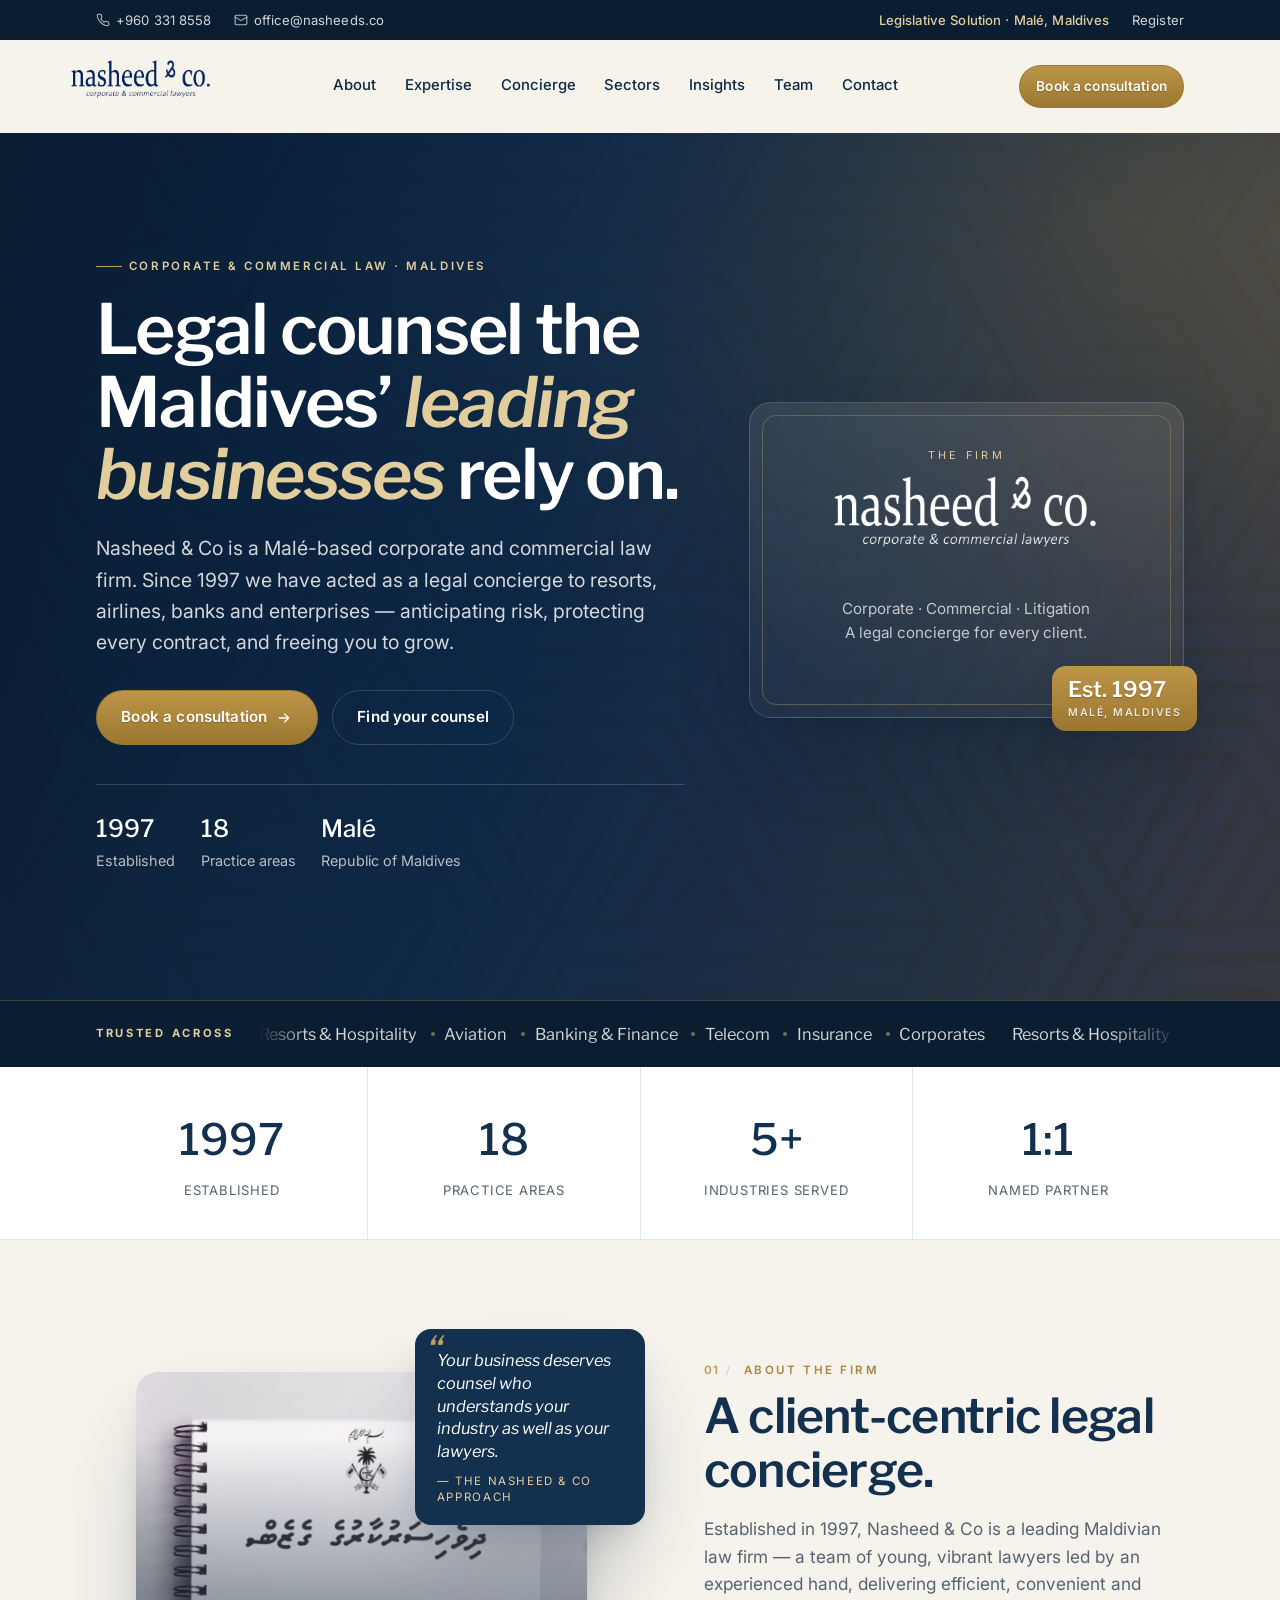
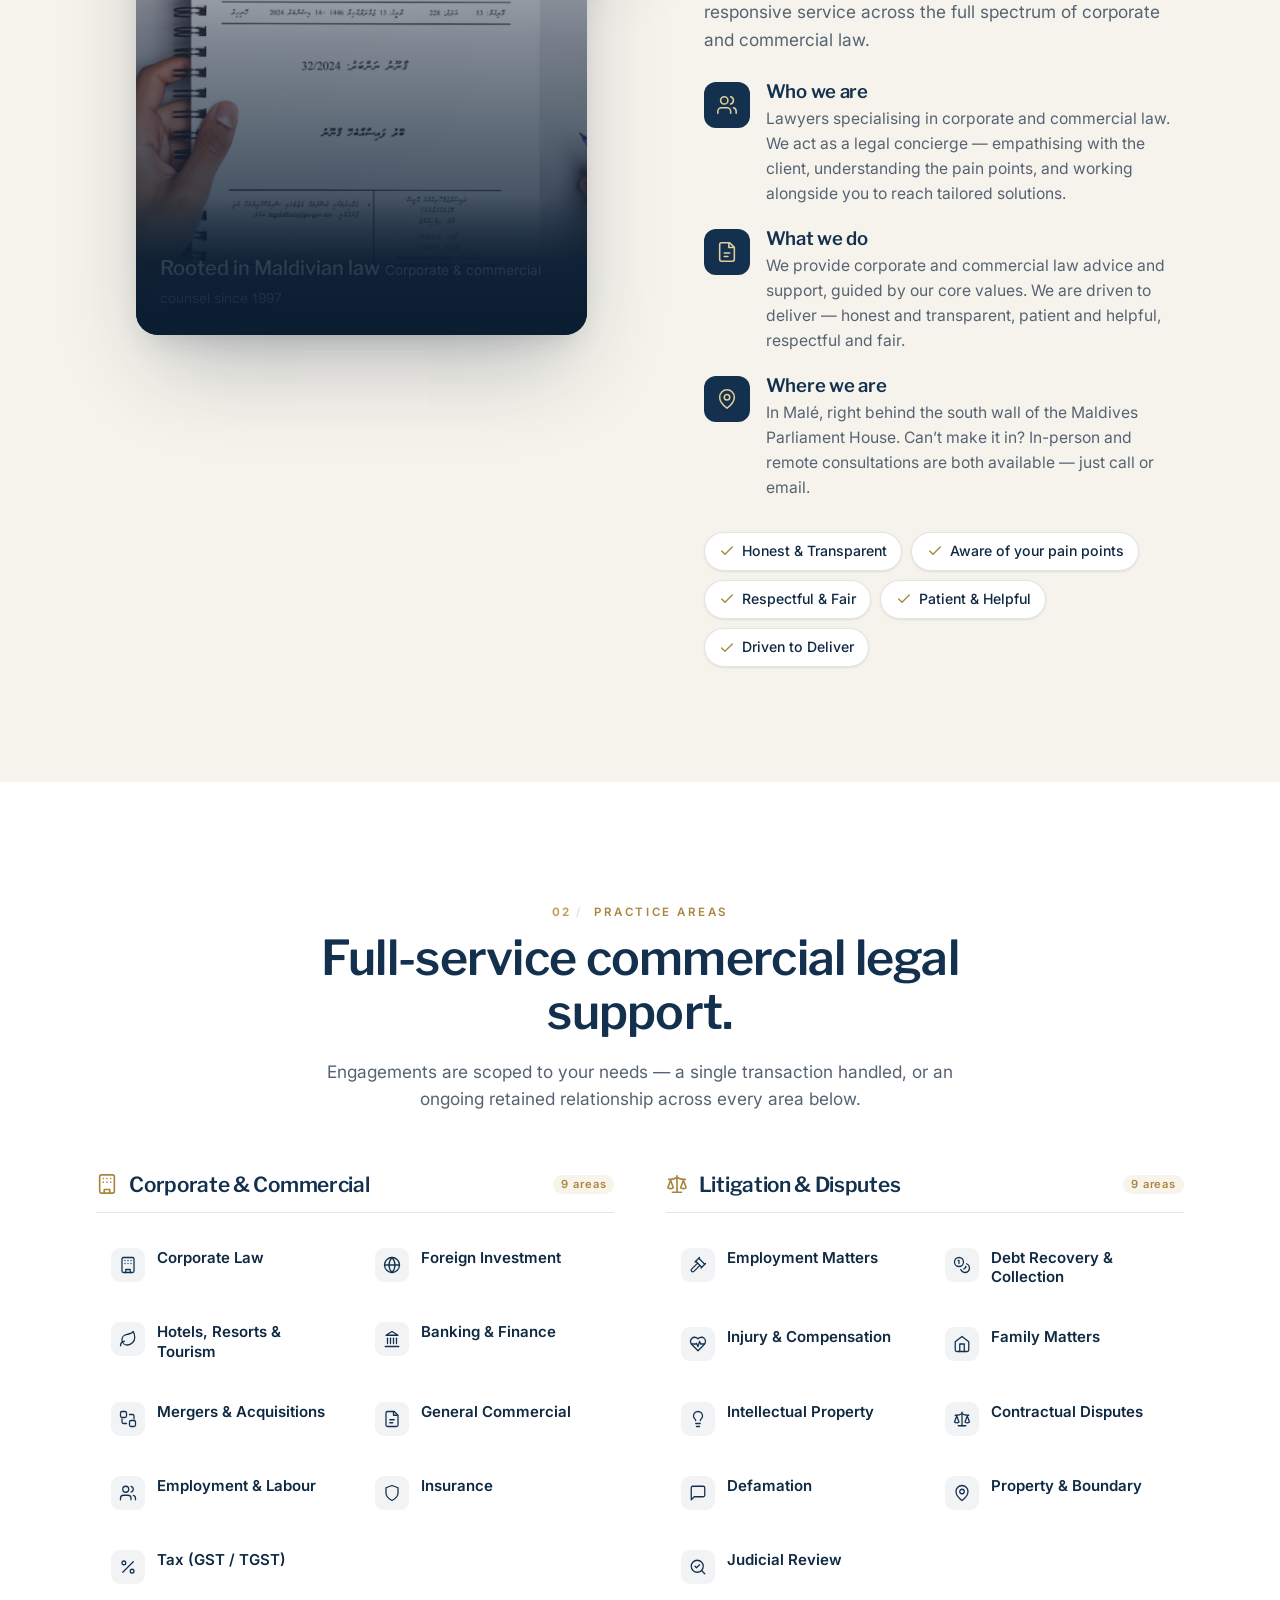
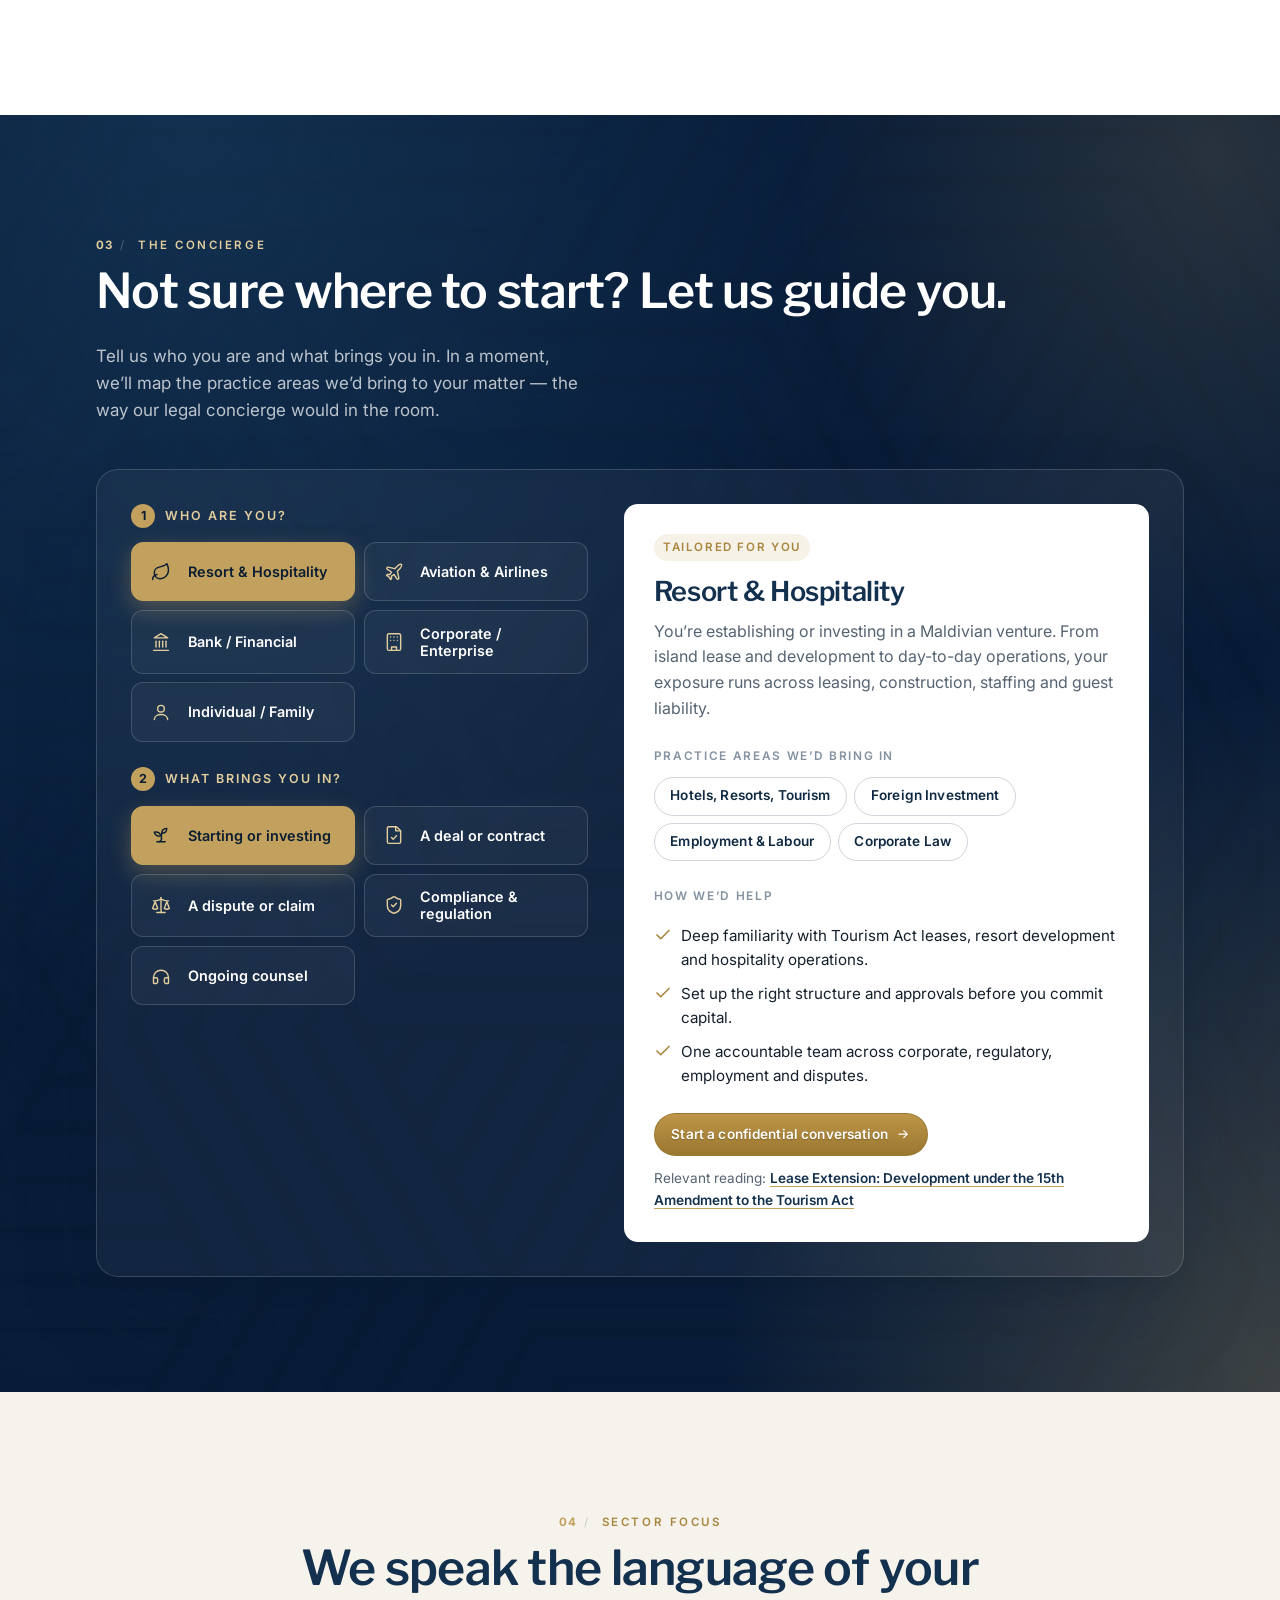
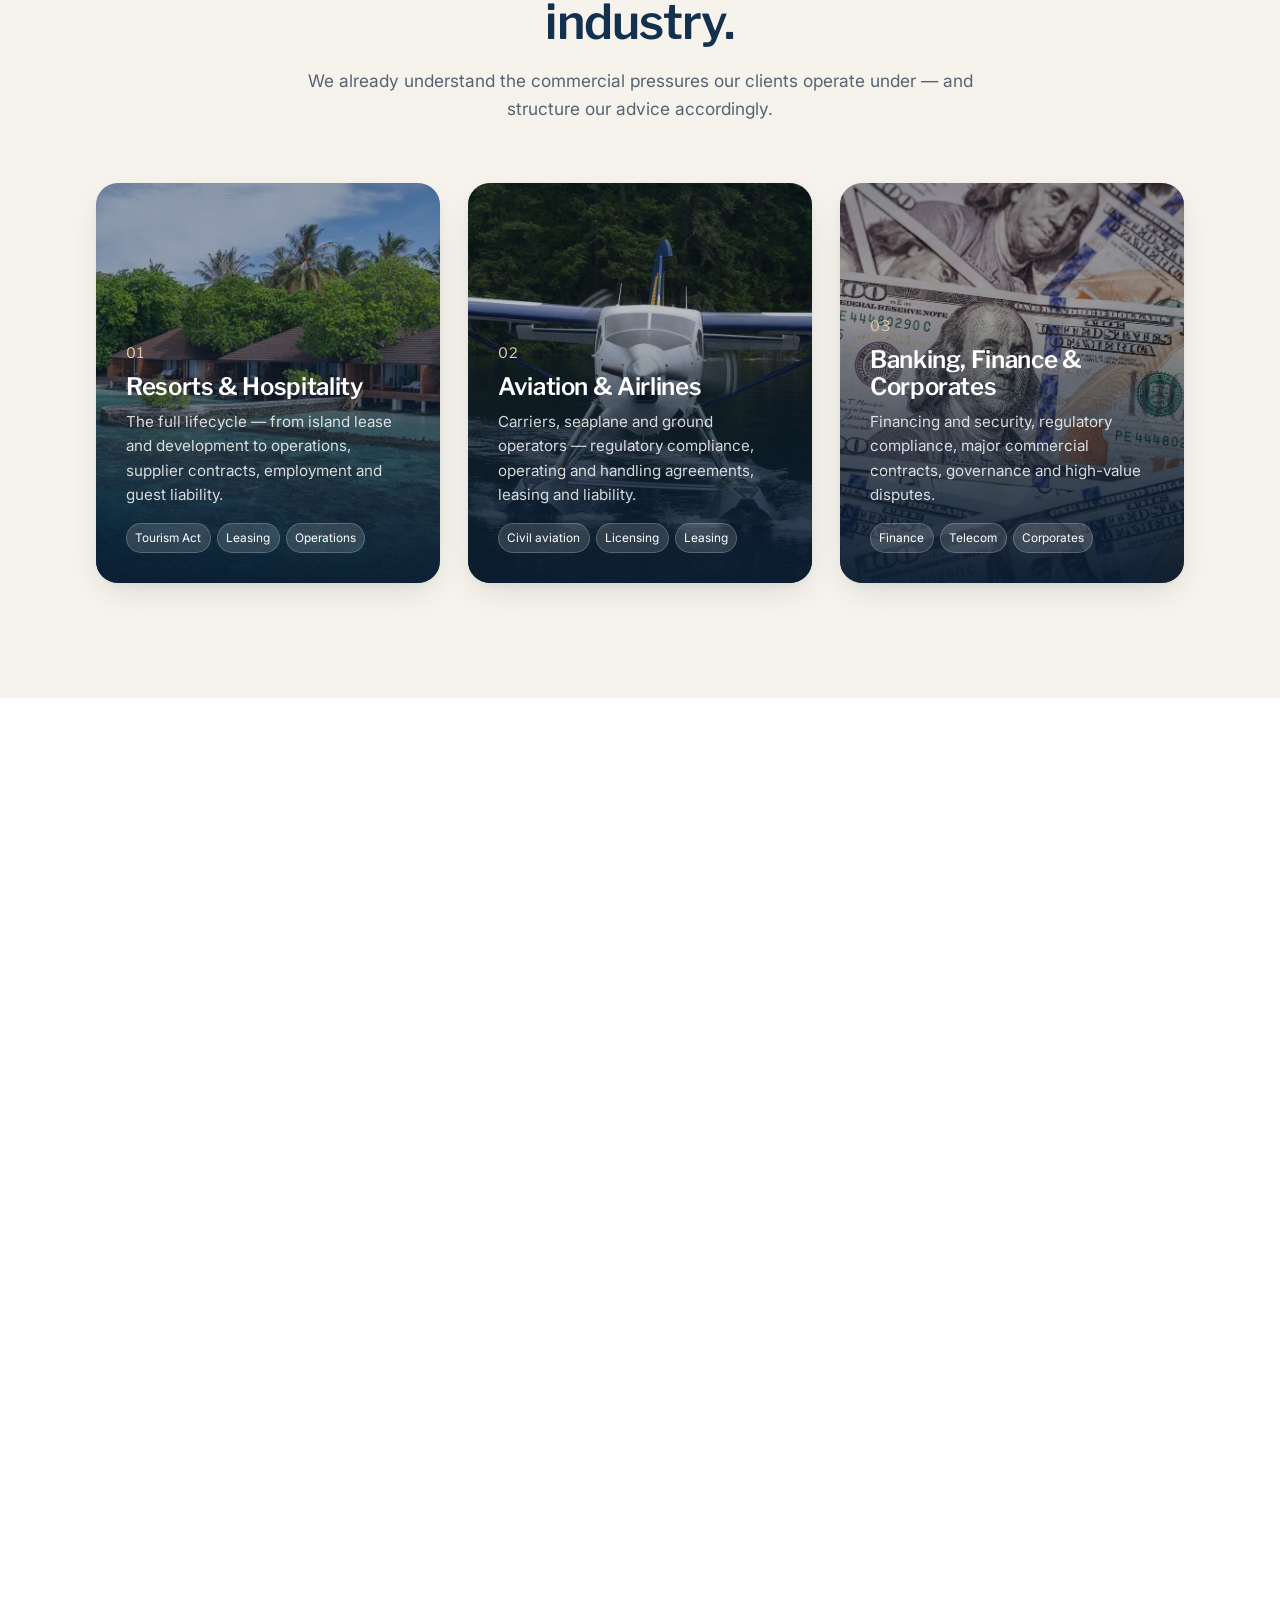
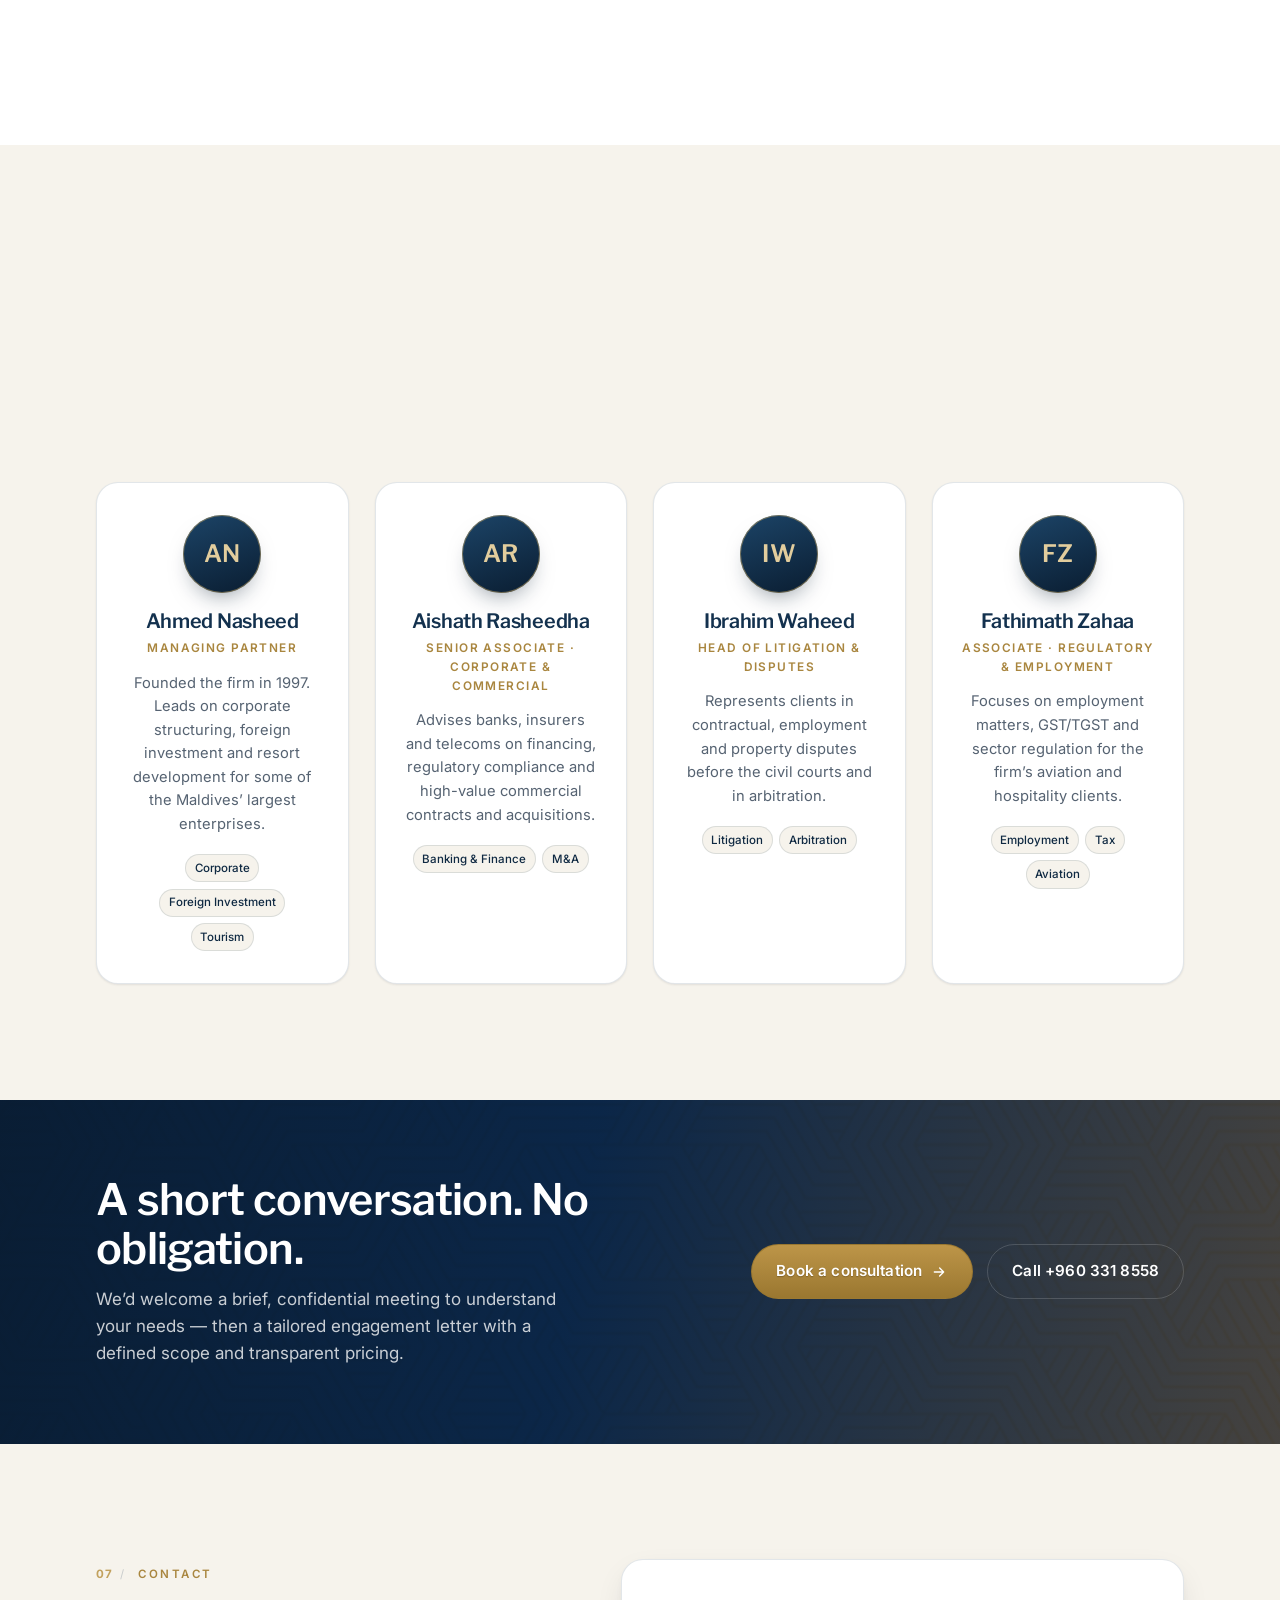
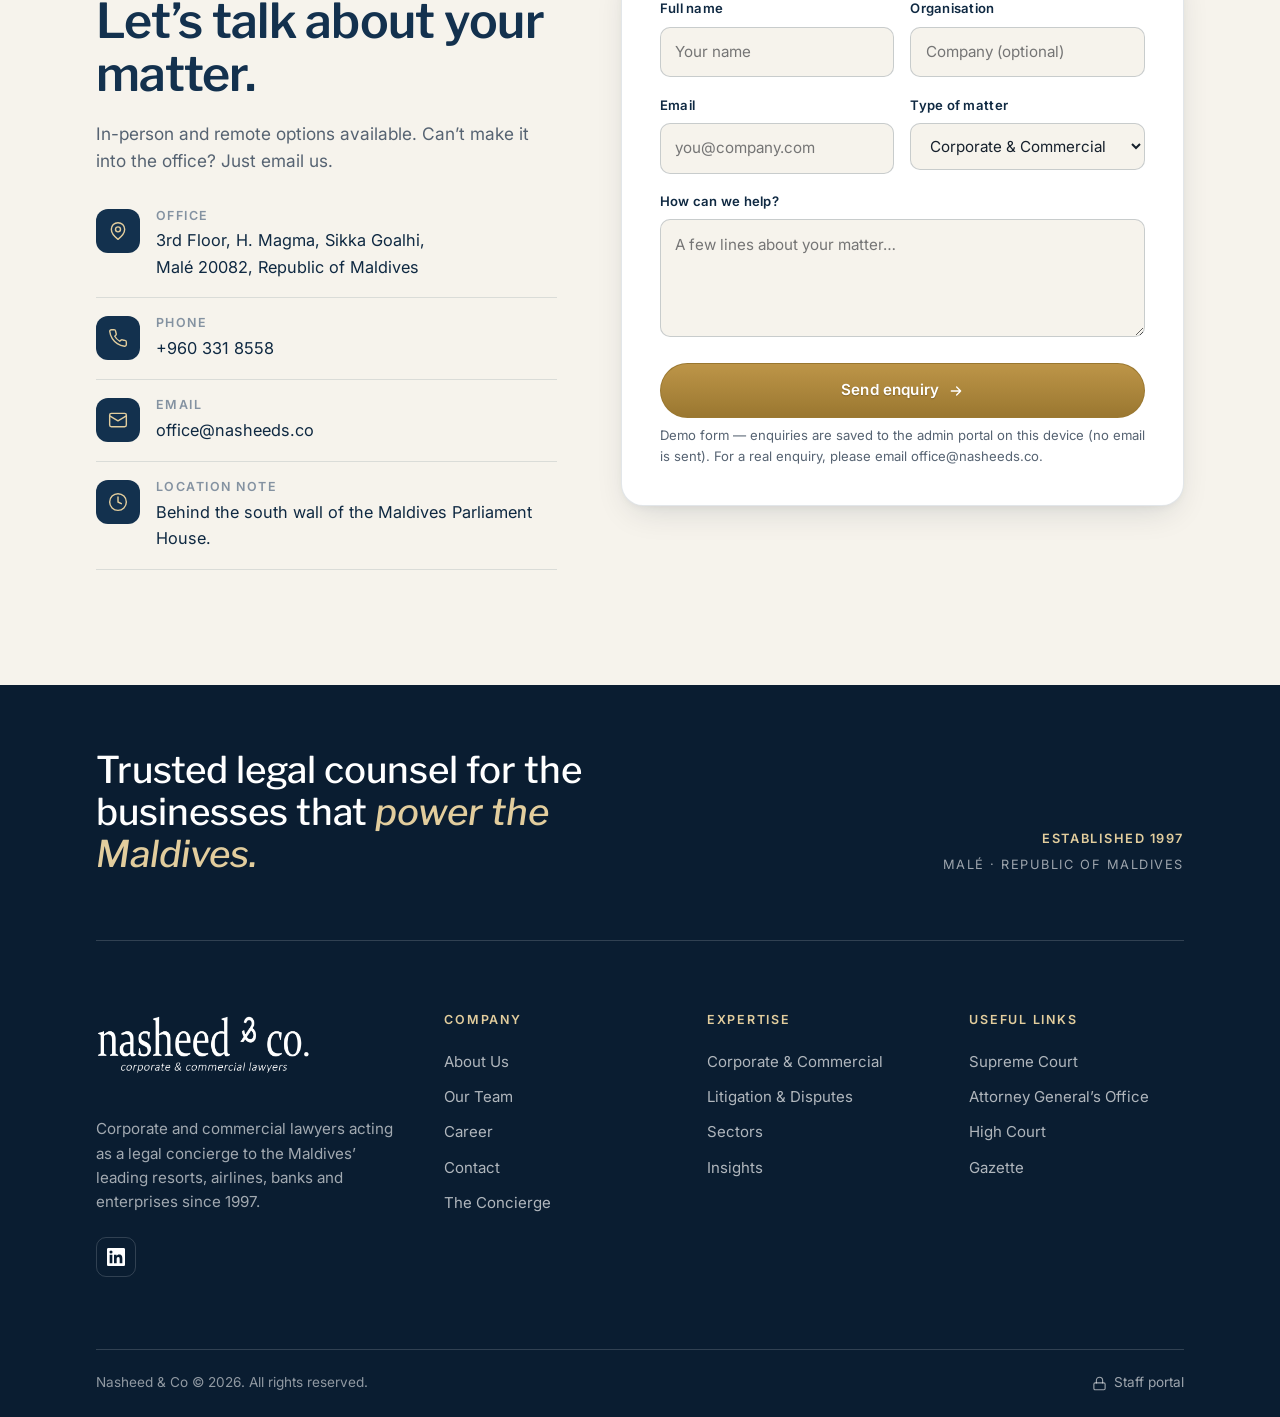
==== commit 31bdbccc: "Add aviation photo + Our Team section (front + admin); white Est. badge with mobile clearance fix - " ====
--- a/index.html
+++ b/index.html
@@ -58,6 +58,7 @@
         <a href="#concierge">Concierge</a>
         <a href="#sectors">Sectors</a>
         <a href="#insights">Insights</a>
+        <a href="#team">Team</a>
         <a href="#contact">Contact</a>
         <a class="btn btn--gold btn--sm nav__cta-mobile" href="#contact">Book a consultation</a>
       </nav>
@@ -335,8 +336,8 @@
             </div>
           </article>
 
-          <article class="sector sector--pattern reveal" data-d="1">
-            <div class="sector__img"><img src="assets/img/banner.webp" alt="" aria-hidden="true" /></div>
+          <article class="sector reveal" data-d="1">
+            <div class="sector__img"><img src="assets/img/aviation.webp" alt="A floatplane at rest on the water" loading="lazy" /></div>
             <div class="sector__body">
               <span class="sector__num">02</span>
               <h3>Aviation &amp; Airlines</h3>
@@ -418,6 +419,48 @@
       </div>
     </section>
 
+    <!-- ================= Our Team ================= -->
+    <section class="section team" id="team">
+      <div class="wrap">
+        <div class="section__head section__head--center reveal">
+          <span class="eyebrow"><span class="eyebrow__no">06</span>Our team</span>
+          <h2 class="section__title">The people behind your counsel.</h2>
+          <p class="section__intro">A compact, senior team — you work directly with the lawyer handling your matter, not a rotating cast of names.</p>
+        </div>
+
+        <div class="team__grid" id="teamGrid">
+          <article class="member reveal">
+            <div class="member__av">AN</div>
+            <h3 class="member__name">Ahmed Nasheed</h3>
+            <p class="member__role">Managing Partner</p>
+            <p class="member__bio">Founded the firm in 1997. Leads on corporate structuring, foreign investment and resort development for some of the Maldives’ largest enterprises.</p>
+            <div class="member__tags"><span>Corporate</span><span>Foreign Investment</span><span>Tourism</span></div>
+          </article>
+          <article class="member reveal" data-d="1">
+            <div class="member__av">AR</div>
+            <h3 class="member__name">Aishath Rasheedha</h3>
+            <p class="member__role">Senior Associate · Corporate &amp; Commercial</p>
+            <p class="member__bio">Advises banks, insurers and telecoms on financing, regulatory compliance and high-value commercial contracts and acquisitions.</p>
+            <div class="member__tags"><span>Banking &amp; Finance</span><span>M&amp;A</span></div>
+          </article>
+          <article class="member reveal" data-d="2">
+            <div class="member__av">IW</div>
+            <h3 class="member__name">Ibrahim Waheed</h3>
+            <p class="member__role">Head of Litigation &amp; Disputes</p>
+            <p class="member__bio">Represents clients in contractual, employment and property disputes before the civil courts and in arbitration.</p>
+            <div class="member__tags"><span>Litigation</span><span>Arbitration</span></div>
+          </article>
+          <article class="member reveal" data-d="3">
+            <div class="member__av">FZ</div>
+            <h3 class="member__name">Fathimath Zahaa</h3>
+            <p class="member__role">Associate · Regulatory &amp; Employment</p>
+            <p class="member__bio">Focuses on employment matters, GST/TGST and sector regulation for the firm’s aviation and hospitality clients.</p>
+            <div class="member__tags"><span>Employment</span><span>Tax</span><span>Aviation</span></div>
+          </article>
+        </div>
+      </div>
+    </section>
+
     <!-- ================= CTA band ================= -->
     <section class="cta-band">
       <div class="cta-band__bg"><img src="assets/img/banner.webp" alt="" aria-hidden="true" /></div>
@@ -440,7 +483,7 @@
       <div class="wrap contact__grid">
         <div class="contact__info reveal">
           <div class="section__head" style="margin-bottom:1rem">
-            <span class="eyebrow"><span class="eyebrow__no">06</span>Contact</span>
+            <span class="eyebrow"><span class="eyebrow__no">07</span>Contact</span>
             <h2 class="section__title">Let’s talk about your matter.</h2>
             <p class="section__intro">In-person and remote options available. Can’t make it into the office? Just email us.</p>
           </div>
@@ -533,6 +576,7 @@
         <div class="footer__col">
           <h4>Company</h4>
           <a href="#about">About Us</a>
+          <a href="#team">Our Team</a>
           <a href="#contact">Career</a>
           <a href="#contact">Contact</a>
           <a href="#concierge">The Concierge</a>
--- a/assets/css/styles.css
+++ b/assets/css/styles.css
@@ -281,6 +281,7 @@
   background:linear-gradient(180deg, rgba(255,255,255,.09), rgba(255,255,255,.03));
   border:1px solid var(--line-light);
   padding:clamp(28px,4vw,44px); text-align:center;
+  padding-bottom:clamp(60px,7vw,72px); /* clearance so the Est. badge never overlaps the text */
   box-shadow:var(--shadow-lg);
   backdrop-filter:blur(4px);
 }
@@ -292,12 +293,13 @@
 .hero__card .kicker{ font-family:var(--sans); font-size:.68rem; letter-spacing:.3em; text-transform:uppercase; color:var(--gold-soft); }
 .hero__badge{
   position:absolute; right:-14px; bottom:-14px;
-  background:var(--gold); color:var(--navy-900);
+  background:linear-gradient(180deg, #bd9548 0%, #9a7730 100%); color:#fff;
   border-radius:14px; padding:.7rem 1rem; text-align:left;
   box-shadow:var(--shadow-md); line-height:1.1;
-}
-.hero__badge b{ display:block; font-family:var(--serif); font-size:1.35rem; font-weight:600; }
-.hero__badge span{ font-size:.66rem; letter-spacing:.14em; text-transform:uppercase; font-weight:600; }
+  text-shadow:0 1px 1px rgba(60,44,10,.35);
+}
+.hero__badge b{ display:block; font-family:var(--serif); font-size:1.35rem; font-weight:600; color:#fff; }
+.hero__badge span{ font-size:.66rem; letter-spacing:.14em; text-transform:uppercase; font-weight:600; color:rgba(255,255,255,.85); }
 
 @media (max-width:860px){
   .hero__grid{ grid-template-columns:1fr; }
@@ -481,6 +483,36 @@
 @media (max-width:900px){ .sectors__grid{ grid-template-columns:1fr; } .sector{ min-height:320px; } }
 
 /* =========================================================
+   Our Team
+   ========================================================= */
+.team{ background:var(--ivory); }
+.team__grid{ display:grid; grid-template-columns:repeat(4,1fr); gap:clamp(18px,2.4vw,26px); }
+.member{
+  position:relative; overflow:hidden; text-align:center;
+  background:var(--paper); border:1px solid var(--line); border-radius:var(--r-lg);
+  padding:clamp(24px,2.6vw,32px) clamp(20px,2.4vw,28px); box-shadow:var(--shadow-sm);
+  transition:transform .35s var(--ease), box-shadow .35s var(--ease), border-color .35s;
+}
+.member:hover{ transform:translateY(-5px); box-shadow:var(--shadow-md); border-color:transparent; }
+.member::after{ content:""; position:absolute; top:0; left:0; right:0; height:3px; background:var(--gold); transform:scaleX(0); transform-origin:left; transition:transform .45s var(--ease); }
+.member:hover::after{ transform:scaleX(1); }
+.member__av{
+  width:78px; height:78px; margin:0 auto 1.1rem; border-radius:50%;
+  display:grid; place-items:center;
+  font-family:var(--serif); font-weight:600; font-size:1.5rem; letter-spacing:.02em;
+  color:var(--gold-soft); background:linear-gradient(160deg, var(--navy-600), var(--navy-900));
+  box-shadow:inset 0 0 0 1px rgba(194,161,94,.5), 0 12px 24px -12px rgba(10,29,49,.55);
+}
+.member__name{ font-size:1.24rem; color:var(--navy); }
+.member__role{ font-size:.74rem; font-weight:600; letter-spacing:.12em; text-transform:uppercase; color:var(--gold-deep); margin-top:.4rem; }
+.member__bio{ color:var(--muted); font-size:.92rem; margin-top:.85rem; }
+.member__tags{ display:flex; flex-wrap:wrap; justify-content:center; gap:.4rem; margin-top:1.1rem; }
+.member__tags span{ font-size:.72rem; font-weight:500; padding:.34em .75em; border-radius:999px; background:var(--ivory); border:1px solid var(--line); color:var(--navy-700); }
+@media (max-width:1000px){ .team__grid{ grid-template-columns:repeat(2,1fr); } }
+@media (max-width:520px){ .team__grid{ grid-template-columns:1fr; max-width:360px; margin-inline:auto; } }
+@media (prefers-reduced-motion:reduce){ .member::after{ transition:none; } .member:hover{ transform:none; } }
+
+/* =========================================================
    Insights
    ========================================================= */
 .insights{ background:var(--paper); }
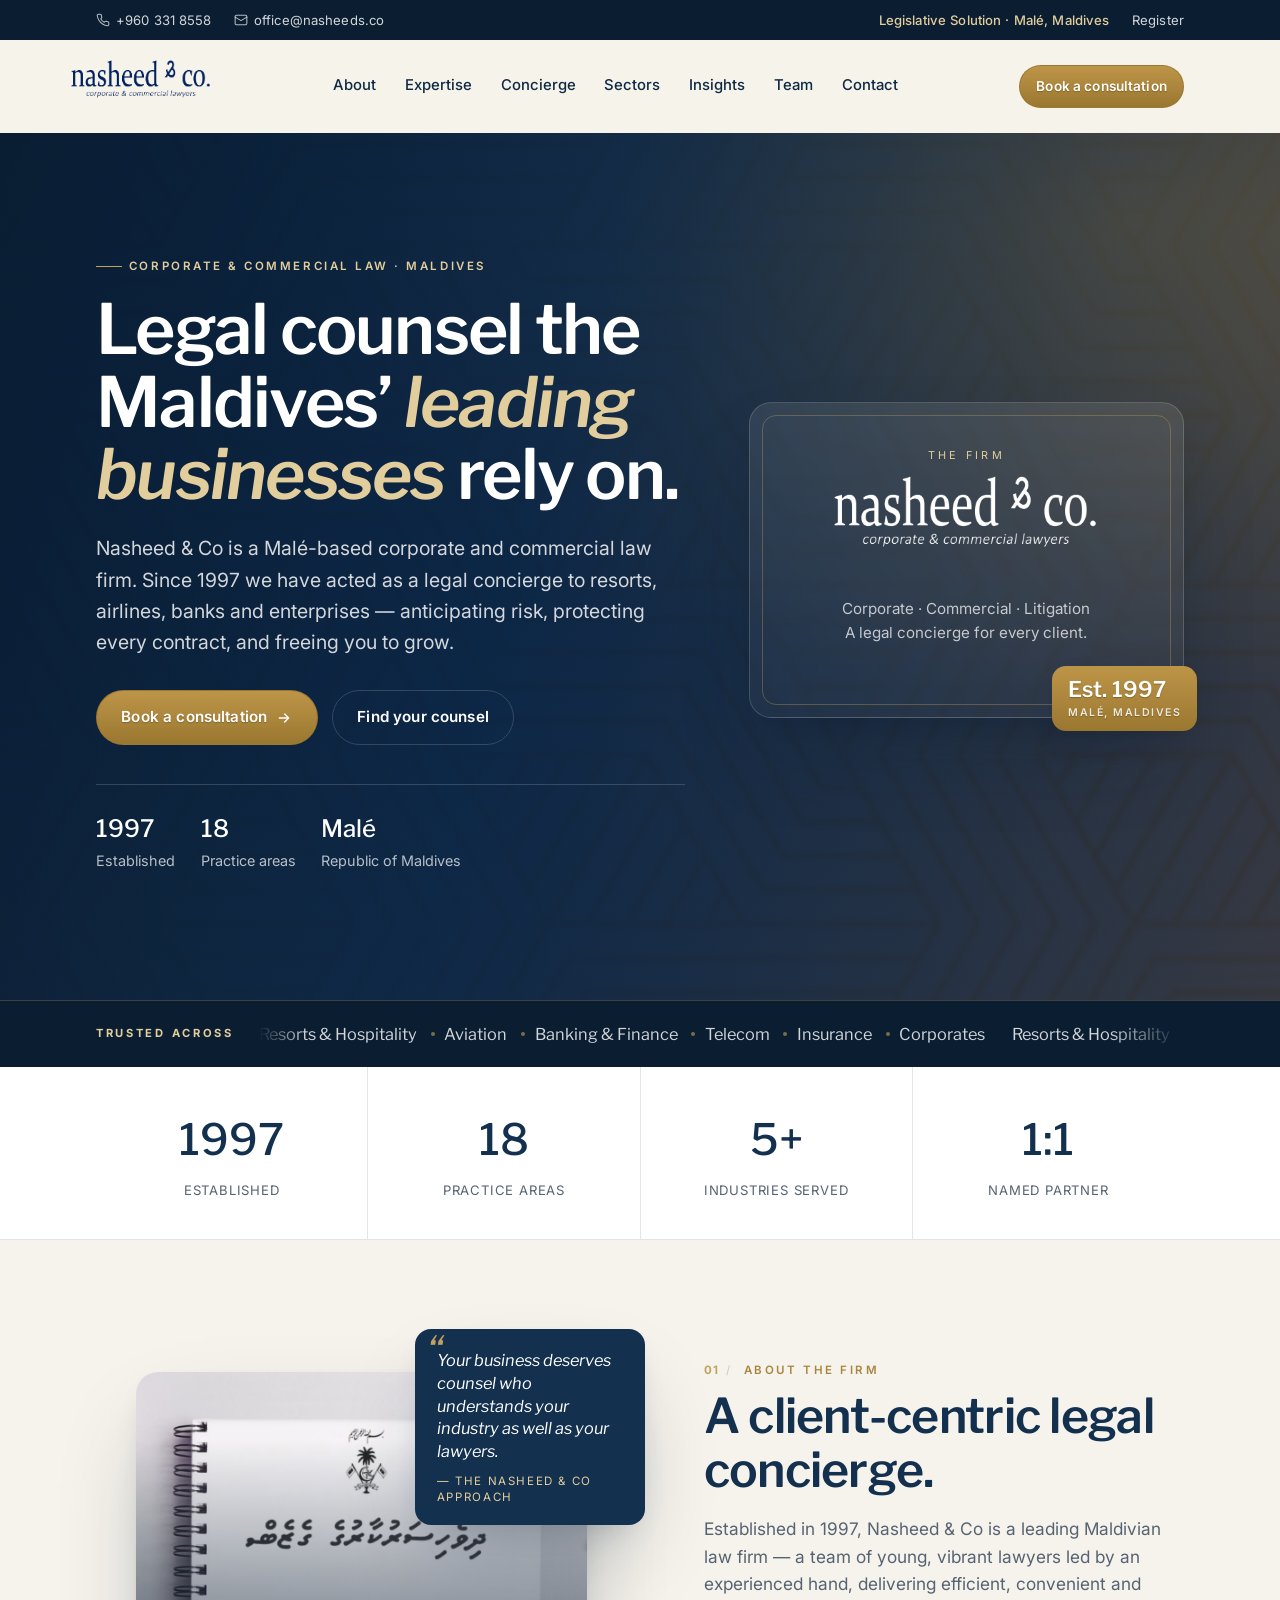
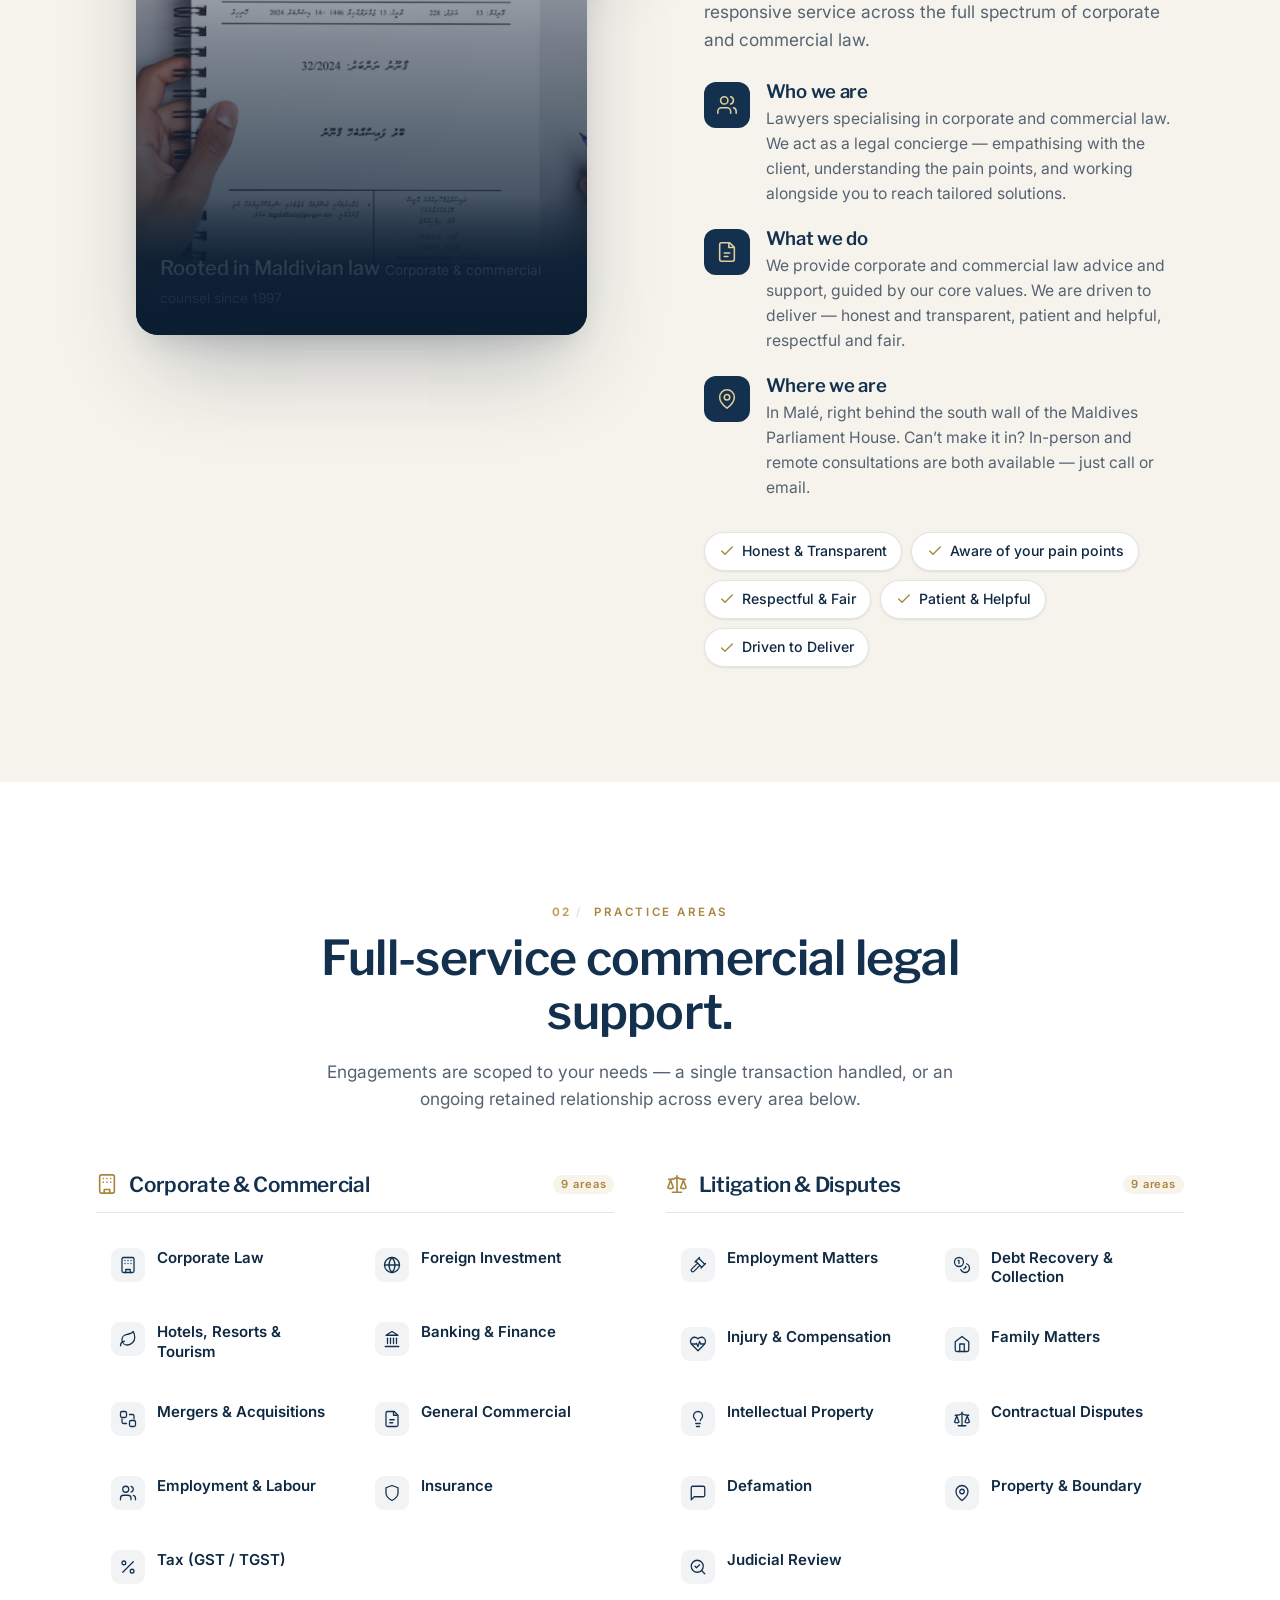
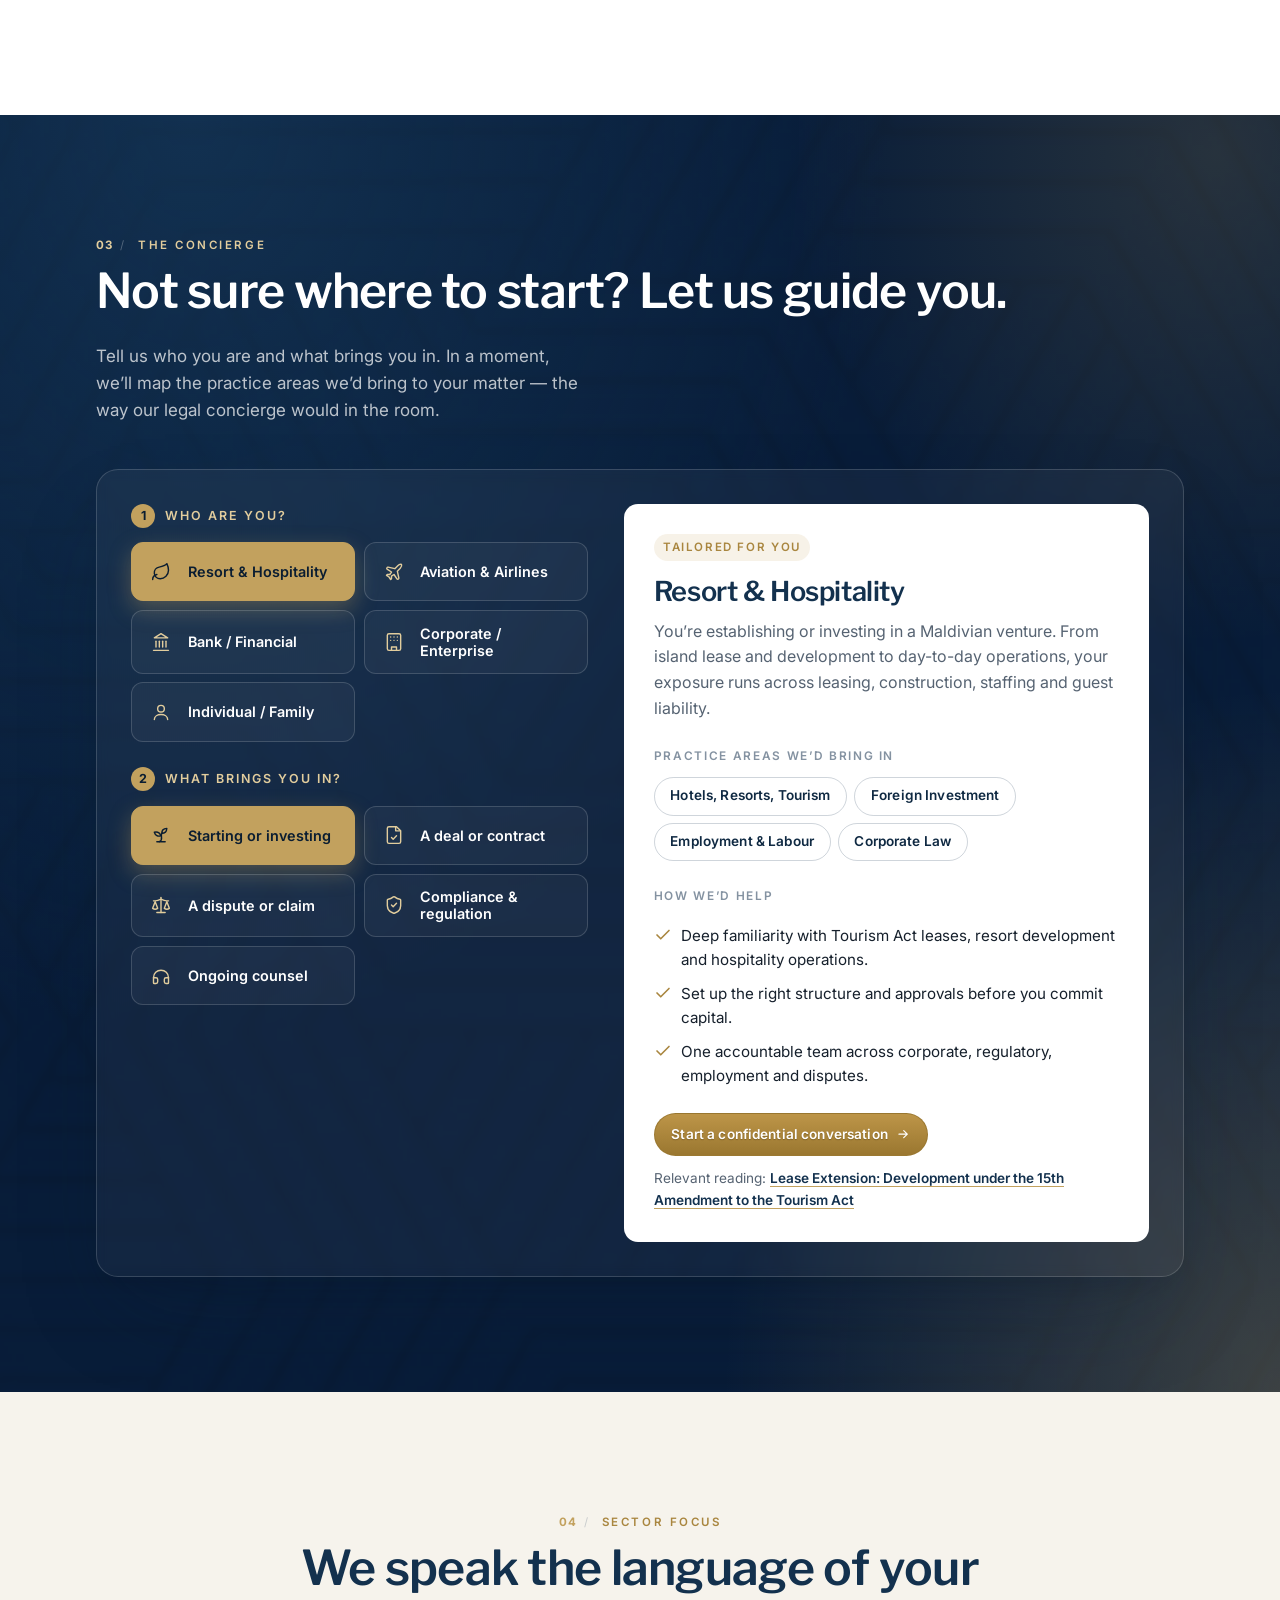
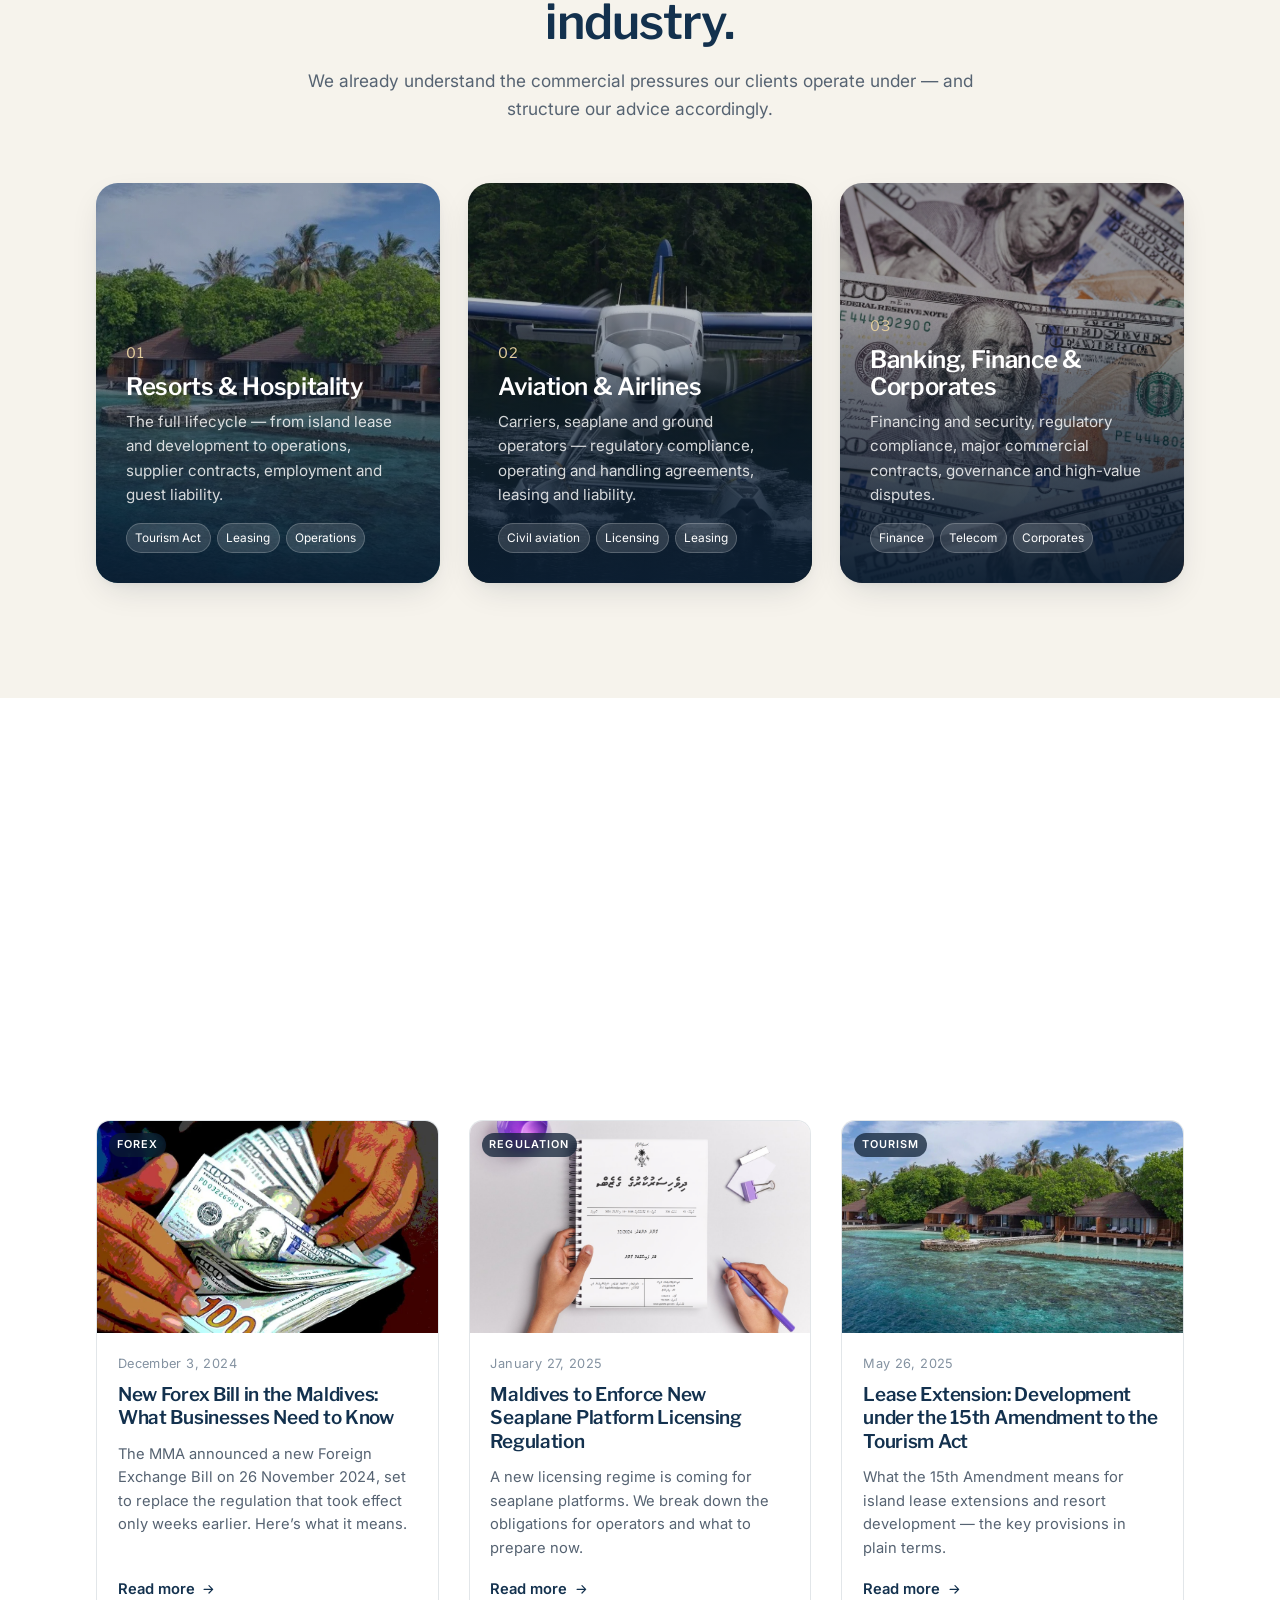
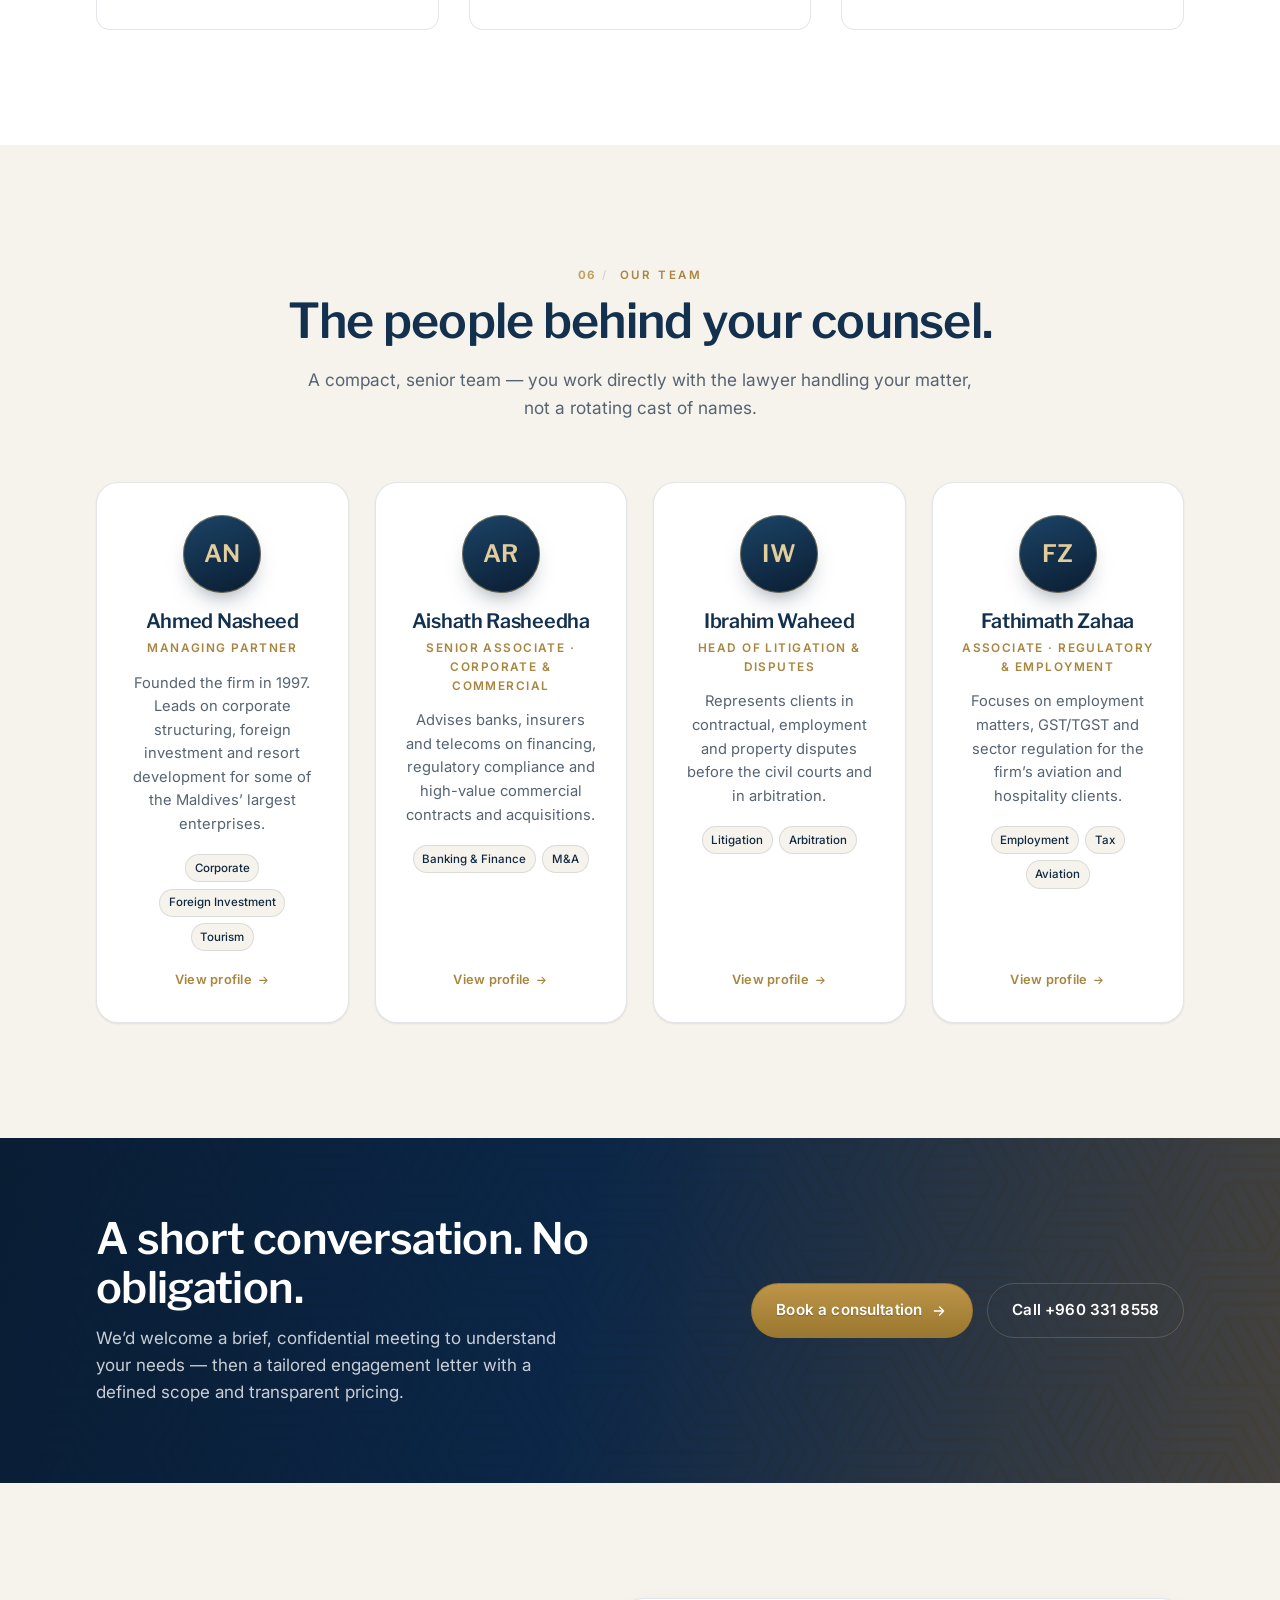
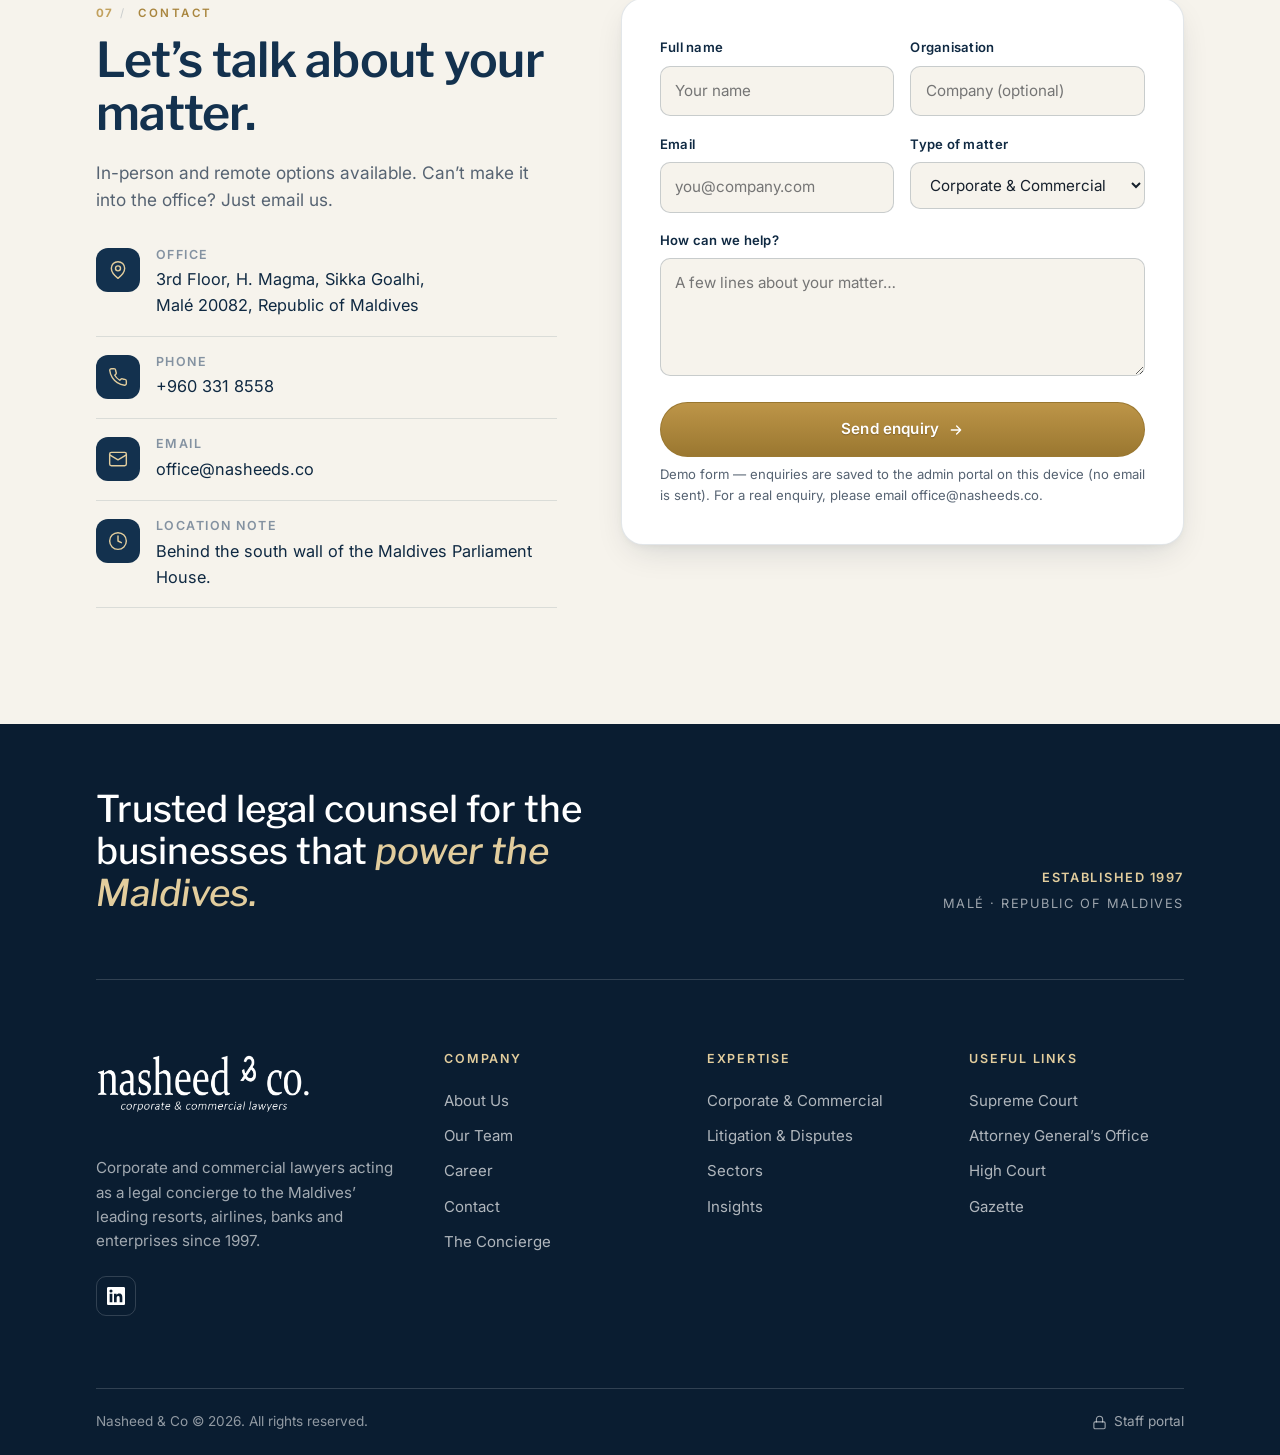
==== commit 08c194f7: "Team: clickable member profiles + full profile editor in admin - Click a team member to open a full " ====
--- a/index.html
+++ b/index.html
@@ -609,6 +609,18 @@
     </div>
   </footer>
 
+  <!-- ================= Member profile modal ================= -->
+  <div class="pmodal" id="memberModal" aria-hidden="true">
+    <div class="pmodal__scrim" data-pclose></div>
+    <div class="pmodal__dialog" role="dialog" aria-modal="true" aria-labelledby="pmName">
+      <button class="pmodal__close" data-pclose aria-label="Close profile">
+        <svg viewBox="0 0 24 24" fill="none" stroke="currentColor" stroke-width="2" stroke-linecap="round" stroke-linejoin="round"><path d="M18 6 6 18M6 6l12 12"/></svg>
+      </button>
+      <div class="pmodal__body" id="memberModalBody"><!-- filled by main.js --></div>
+    </div>
+  </div>
+
+  <script src="assets/js/team-data.js"></script>
   <script src="assets/js/main.js"></script>
 </body>
 </html>
--- a/assets/css/styles.css
+++ b/assets/css/styles.css
@@ -488,12 +488,20 @@
 .team{ background:var(--ivory); }
 .team__grid{ display:grid; grid-template-columns:repeat(4,1fr); gap:clamp(18px,2.4vw,26px); }
 .member{
-  position:relative; overflow:hidden; text-align:center;
+  position:relative; overflow:hidden; text-align:center; color:inherit; cursor:pointer;
+  display:flex; flex-direction:column;
   background:var(--paper); border:1px solid var(--line); border-radius:var(--r-lg);
   padding:clamp(24px,2.6vw,32px) clamp(20px,2.4vw,28px); box-shadow:var(--shadow-sm);
   transition:transform .35s var(--ease), box-shadow .35s var(--ease), border-color .35s;
 }
 .member:hover{ transform:translateY(-5px); box-shadow:var(--shadow-md); border-color:transparent; }
+.member:focus-visible{ transform:translateY(-5px); box-shadow:var(--shadow-md); }
+.member__view{
+  display:inline-flex; align-items:center; justify-content:center; gap:.4em;
+  margin-top:auto; padding-top:1.15rem; font-size:.8rem; font-weight:600; letter-spacing:.02em; color:var(--gold-deep);
+}
+.member__view svg{ width:1em; height:1em; transition:transform .3s var(--ease); }
+.member:hover .member__view svg{ transform:translateX(3px); }
 .member::after{ content:""; position:absolute; top:0; left:0; right:0; height:3px; background:var(--gold); transform:scaleX(0); transform-origin:left; transition:transform .45s var(--ease); }
 .member:hover::after{ transform:scaleX(1); }
 .member__av{
@@ -511,6 +519,47 @@
 @media (max-width:1000px){ .team__grid{ grid-template-columns:repeat(2,1fr); } }
 @media (max-width:520px){ .team__grid{ grid-template-columns:1fr; max-width:360px; margin-inline:auto; } }
 @media (prefers-reduced-motion:reduce){ .member::after{ transition:none; } .member:hover{ transform:none; } }
+
+/* Member profile modal */
+.pmodal{ position:fixed; inset:0; z-index:120; display:none; align-items:flex-start; justify-content:center; padding:clamp(16px,4vw,48px) clamp(14px,4vw,32px); overflow-y:auto; }
+.pmodal.open{ display:flex; }
+.pmodal__scrim{ position:fixed; inset:0; background:rgba(8,22,38,.62); backdrop-filter:blur(4px); -webkit-backdrop-filter:blur(4px); animation:pfade .3s var(--ease); }
+.pmodal__dialog{ position:relative; z-index:1; width:100%; max-width:640px; margin:auto;
+  background:var(--paper); border-radius:var(--r-lg); box-shadow:var(--shadow-lg);
+  padding:clamp(26px,4vw,44px); animation:prise .4s var(--ease); }
+.pmodal__close{ position:absolute; top:14px; right:14px; width:40px; height:40px; border-radius:50%;
+  border:1px solid var(--line); background:var(--paper); display:grid; place-items:center; color:var(--muted); transition:color .2s, border-color .2s, background .2s; }
+.pmodal__close:hover{ color:var(--navy); border-color:var(--line-strong); background:var(--ivory); }
+.pmodal__close svg{ width:18px; height:18px; }
+@keyframes pfade{ from{ opacity:0; } to{ opacity:1; } }
+@keyframes prise{ from{ opacity:0; transform:translateY(16px); } to{ opacity:1; transform:none; } }
+@media (prefers-reduced-motion:reduce){ .pmodal__scrim, .pmodal__dialog{ animation:none; } }
+
+.profile__badge{ display:inline-block; font-size:.66rem; font-weight:700; letter-spacing:.2em; text-transform:uppercase; color:var(--gold-deep); margin-bottom:1.1rem; }
+.profile__head{ display:flex; align-items:center; gap:1.1rem; }
+.profile__av{ width:76px; height:76px; border-radius:50%; flex-shrink:0; display:grid; place-items:center;
+  font-family:var(--serif); font-weight:600; font-size:1.6rem; color:var(--gold-soft);
+  background:linear-gradient(160deg, var(--navy-600), var(--navy-900)); box-shadow:inset 0 0 0 1px rgba(194,161,94,.5); }
+.profile__role{ font-size:.74rem; font-weight:600; letter-spacing:.12em; text-transform:uppercase; color:var(--gold-deep); }
+.profile__name{ font-size:clamp(1.5rem,3vw,2rem); color:var(--navy); margin-top:.15rem; }
+.profile__meta{ display:flex; flex-wrap:wrap; gap:.4rem 1.1rem; margin-top:.6rem; font-size:.82rem; color:var(--muted); }
+.profile__meta span{ display:inline-flex; align-items:center; gap:.4em; }
+.profile__meta svg{ width:14px; height:14px; color:var(--gold-deep); }
+.profile__tags{ display:flex; flex-wrap:wrap; gap:.4rem; margin-top:1.3rem; }
+.profile__tags span{ font-size:.74rem; font-weight:500; padding:.34em .8em; border-radius:999px; background:var(--ivory); border:1px solid var(--line); color:var(--navy-700); }
+.profile__about{ margin-top:1.3rem; color:var(--muted); font-size:.98rem; }
+.profile__about p + p{ margin-top:.85rem; }
+.profile__cols{ display:grid; grid-template-columns:1fr 1fr; gap:1.2rem 1.8rem; margin-top:1.6rem; }
+.profile__block h4{ font-family:var(--sans); font-weight:600; font-size:.74rem; letter-spacing:.12em; text-transform:uppercase; color:var(--muted-2); margin-bottom:.7rem; }
+.profile__block ul{ display:grid; gap:.5rem; }
+.profile__block li{ position:relative; padding-left:1.1rem; font-size:.92rem; color:var(--navy-700); }
+.profile__block li::before{ content:""; position:absolute; left:0; top:.55em; width:6px; height:6px; border-radius:50%; background:var(--gold); }
+.profile__contacts{ display:flex; flex-wrap:wrap; gap:.55rem; margin-top:1.6rem; padding-top:1.5rem; border-top:1px solid var(--line); }
+.pchip{ display:inline-flex; align-items:center; gap:.5em; padding:.5em .9em; border-radius:999px; border:1px solid var(--line-strong); font-size:.85rem; font-weight:500; color:var(--navy-700); transition:background .2s, color .2s, border-color .2s; }
+.pchip:hover{ background:var(--navy); color:#fff; border-color:var(--navy); }
+.pchip svg{ width:15px; height:15px; }
+.profile__cta{ display:flex; flex-wrap:wrap; gap:.8rem; margin-top:1.7rem; }
+@media (max-width:560px){ .profile__cols{ grid-template-columns:1fr; } .profile__head{ flex-direction:column; text-align:center; } .profile__meta{ justify-content:center; } }
 
 /* =========================================================
    Insights
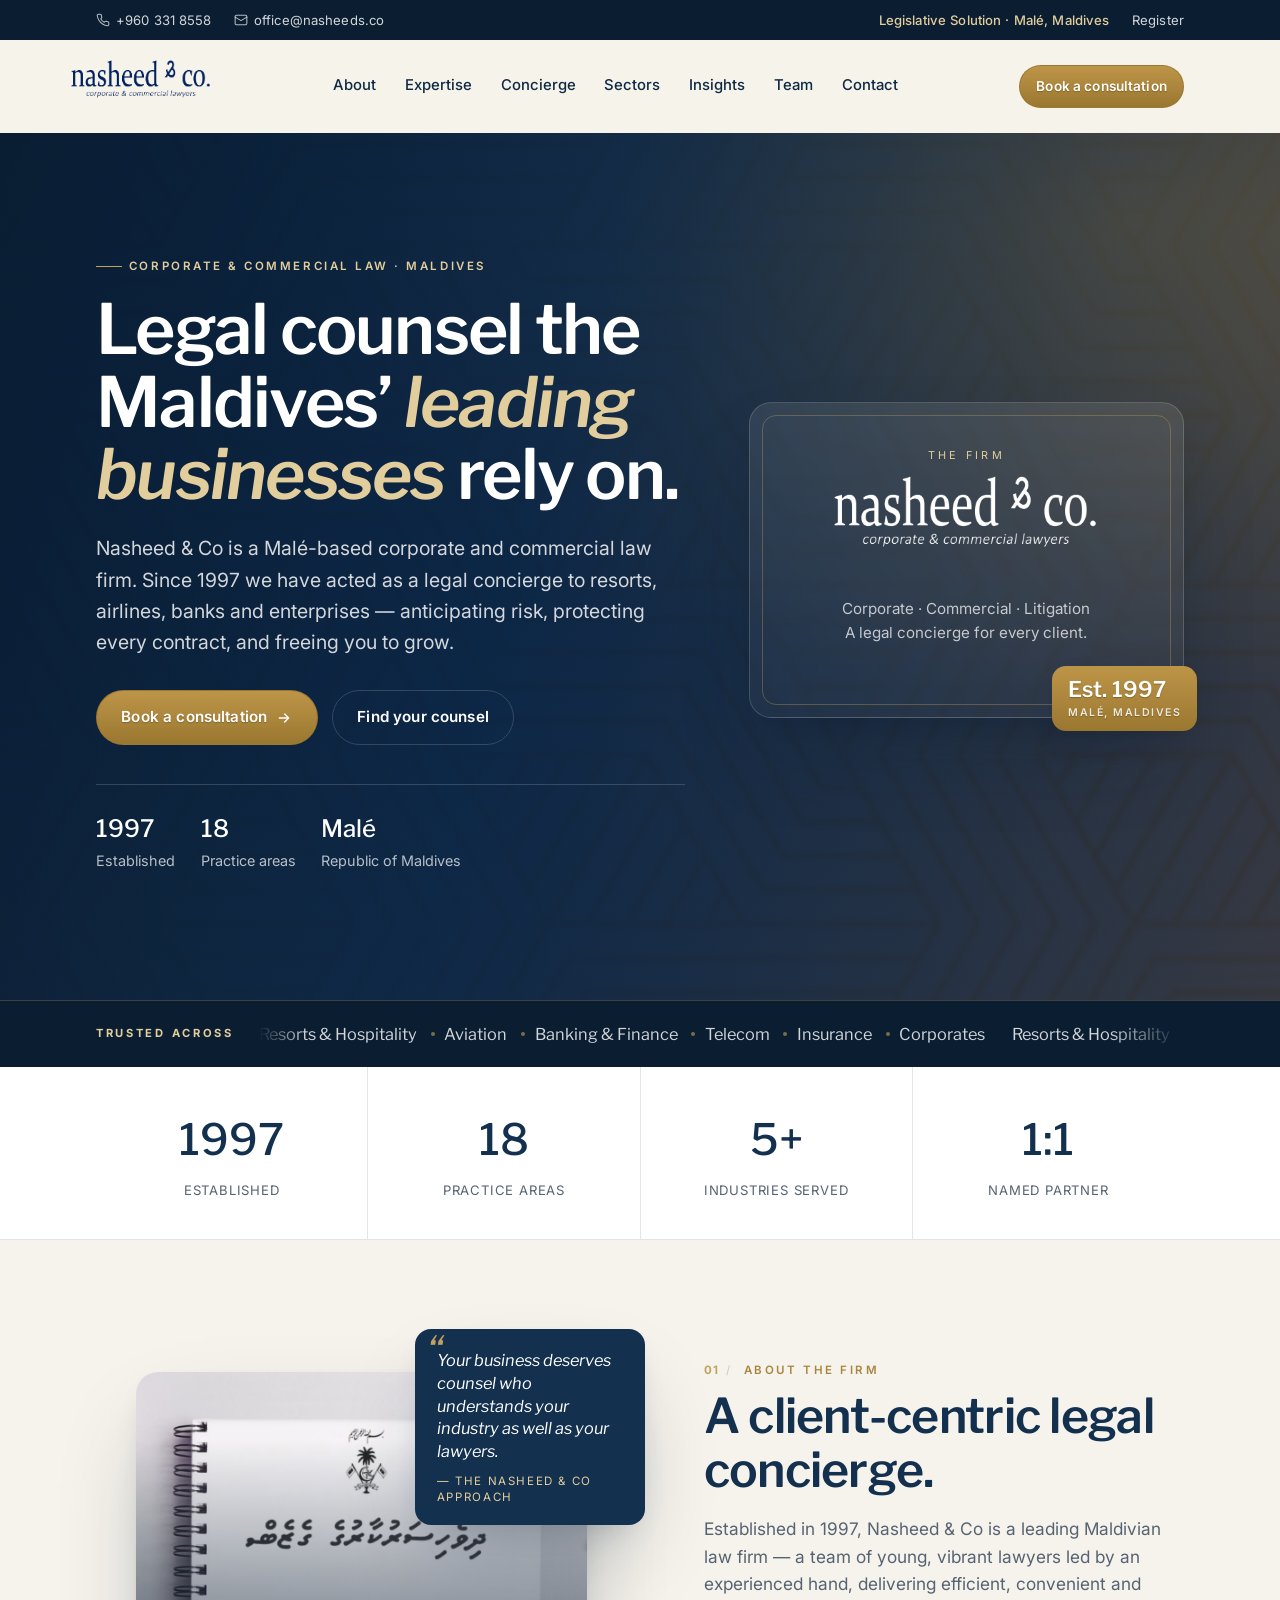
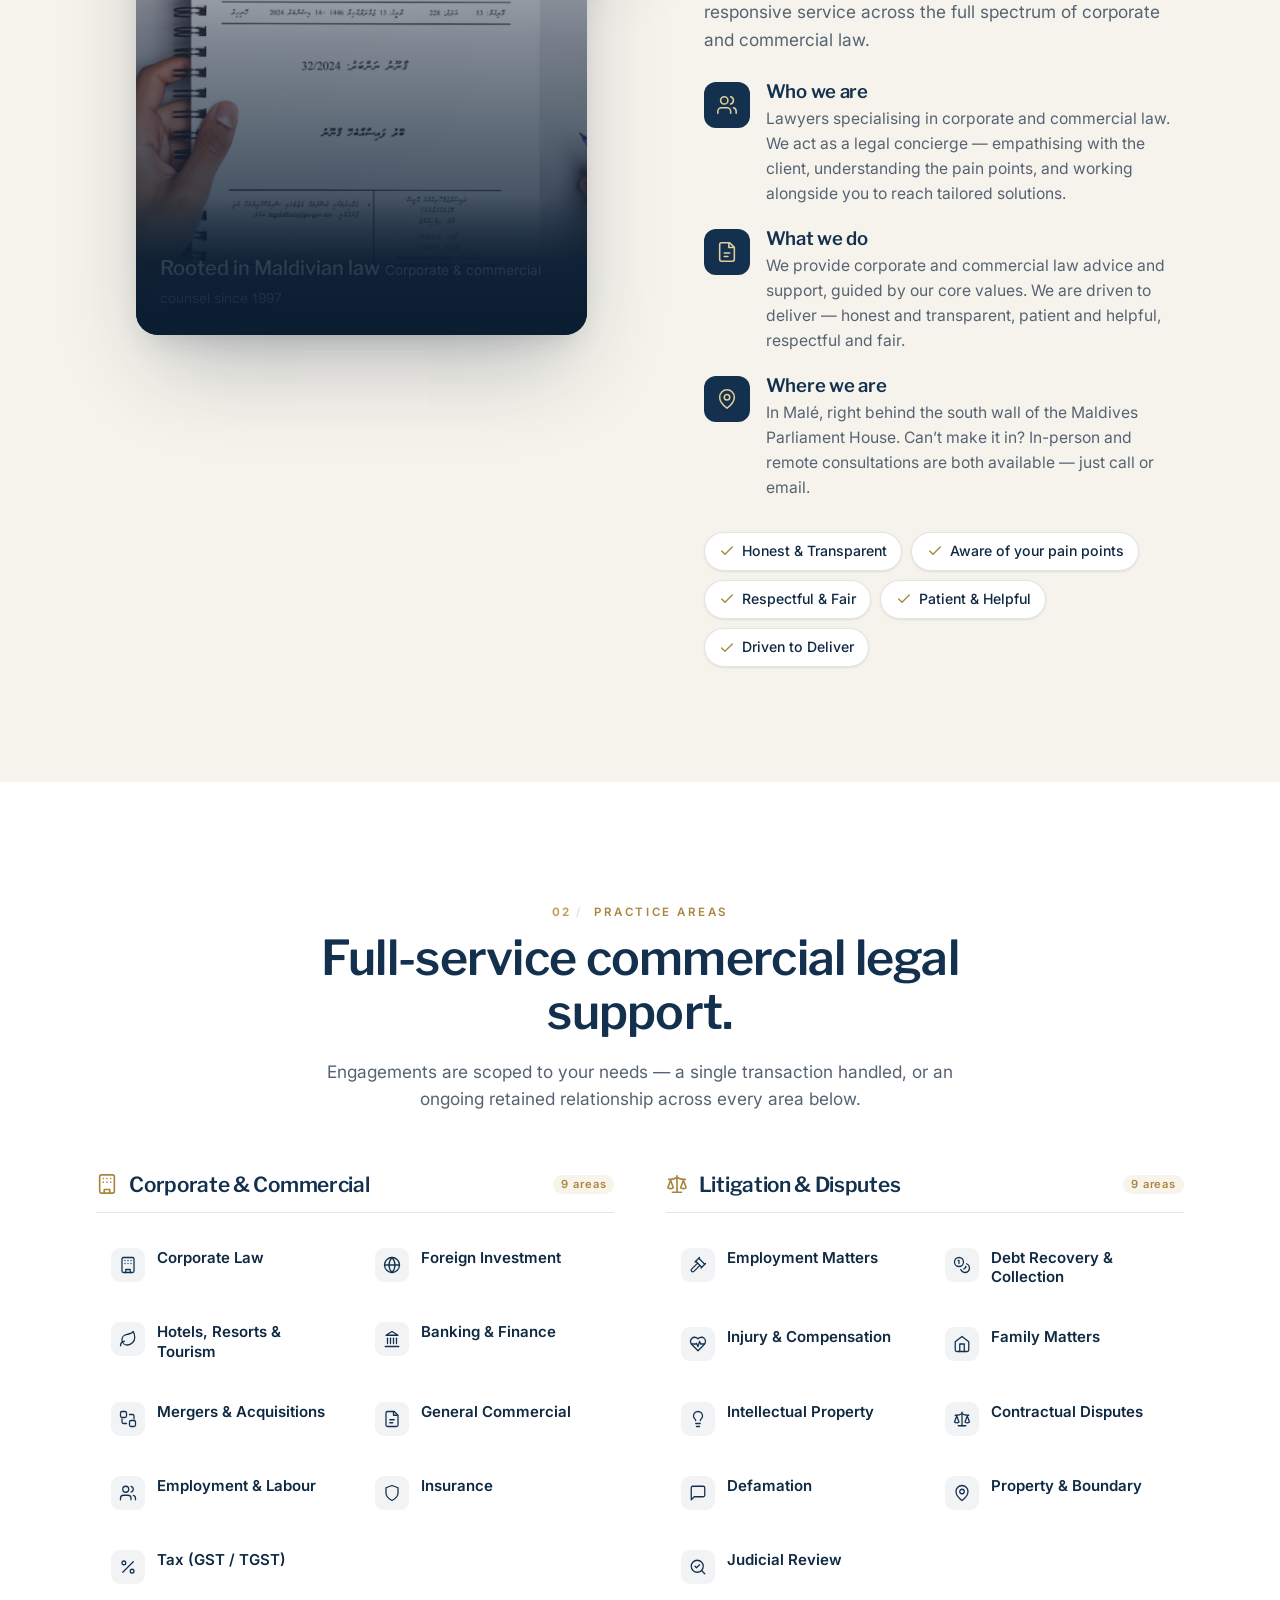
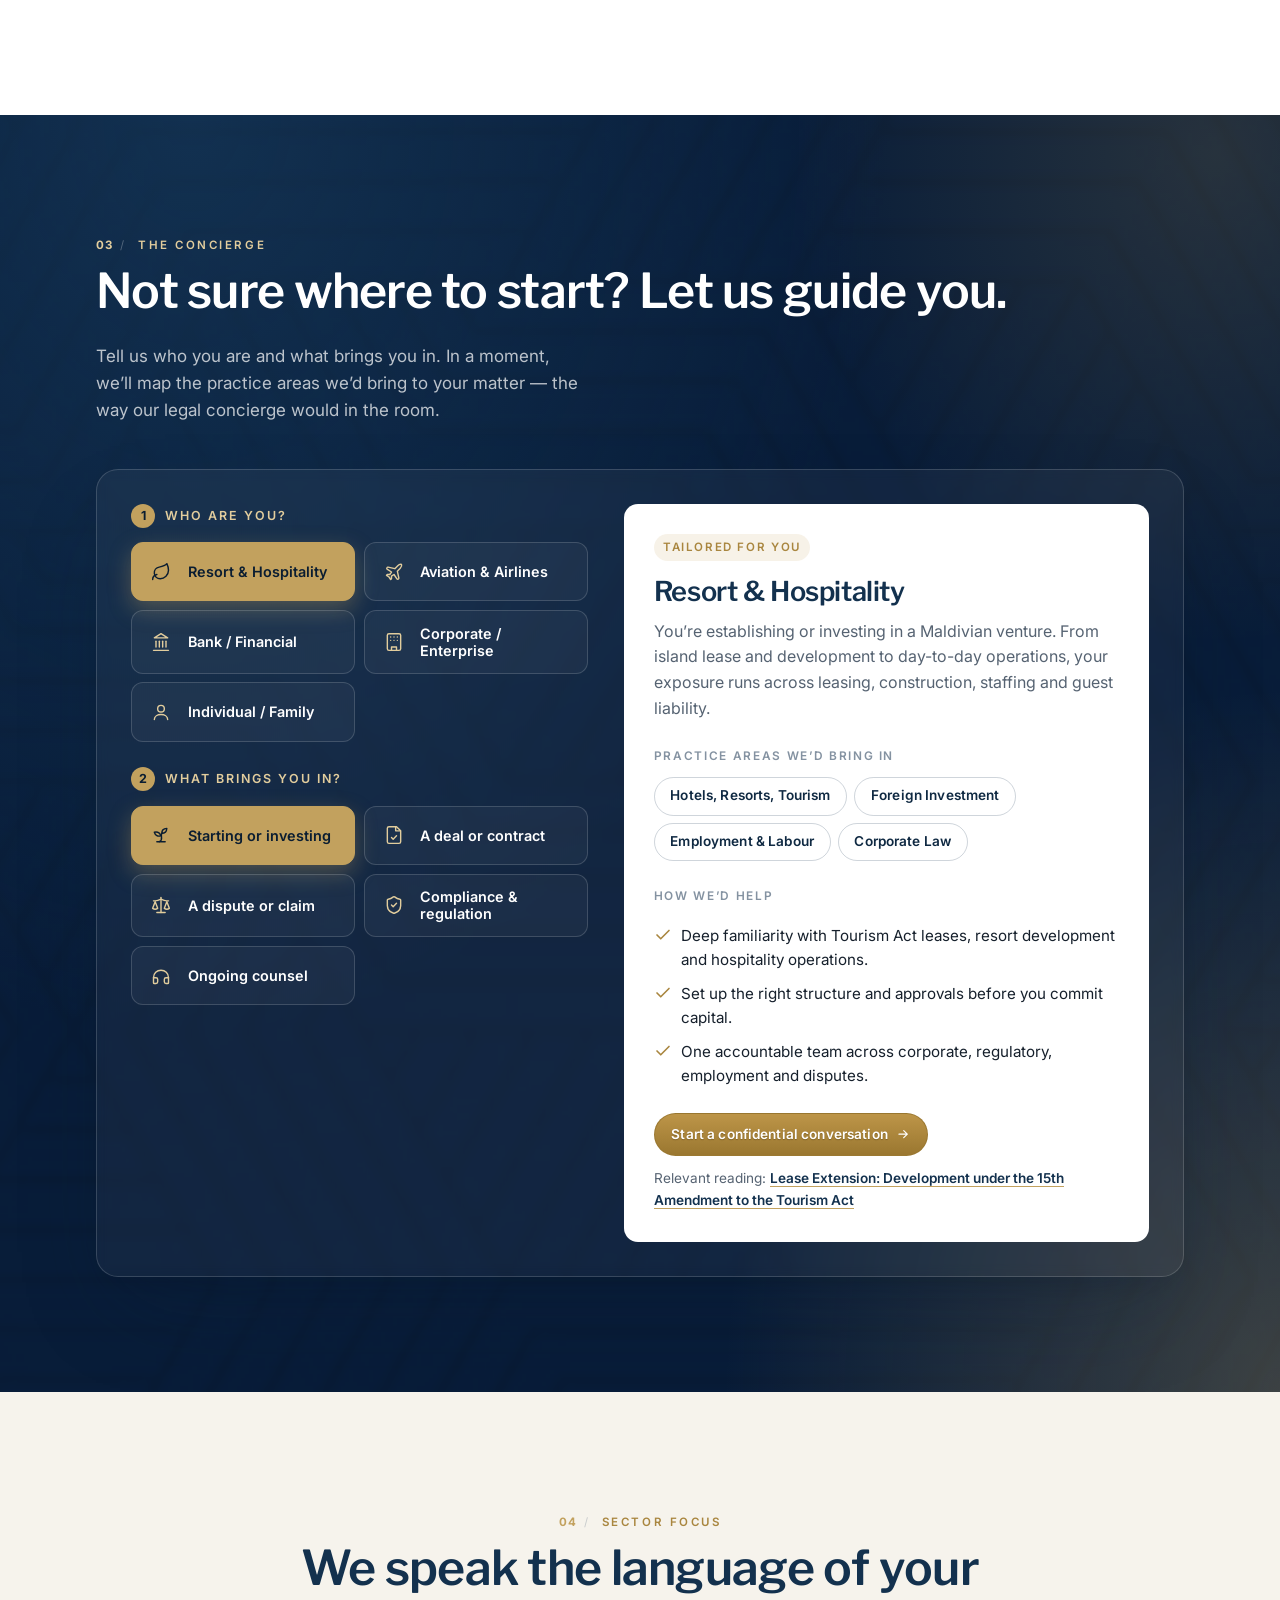
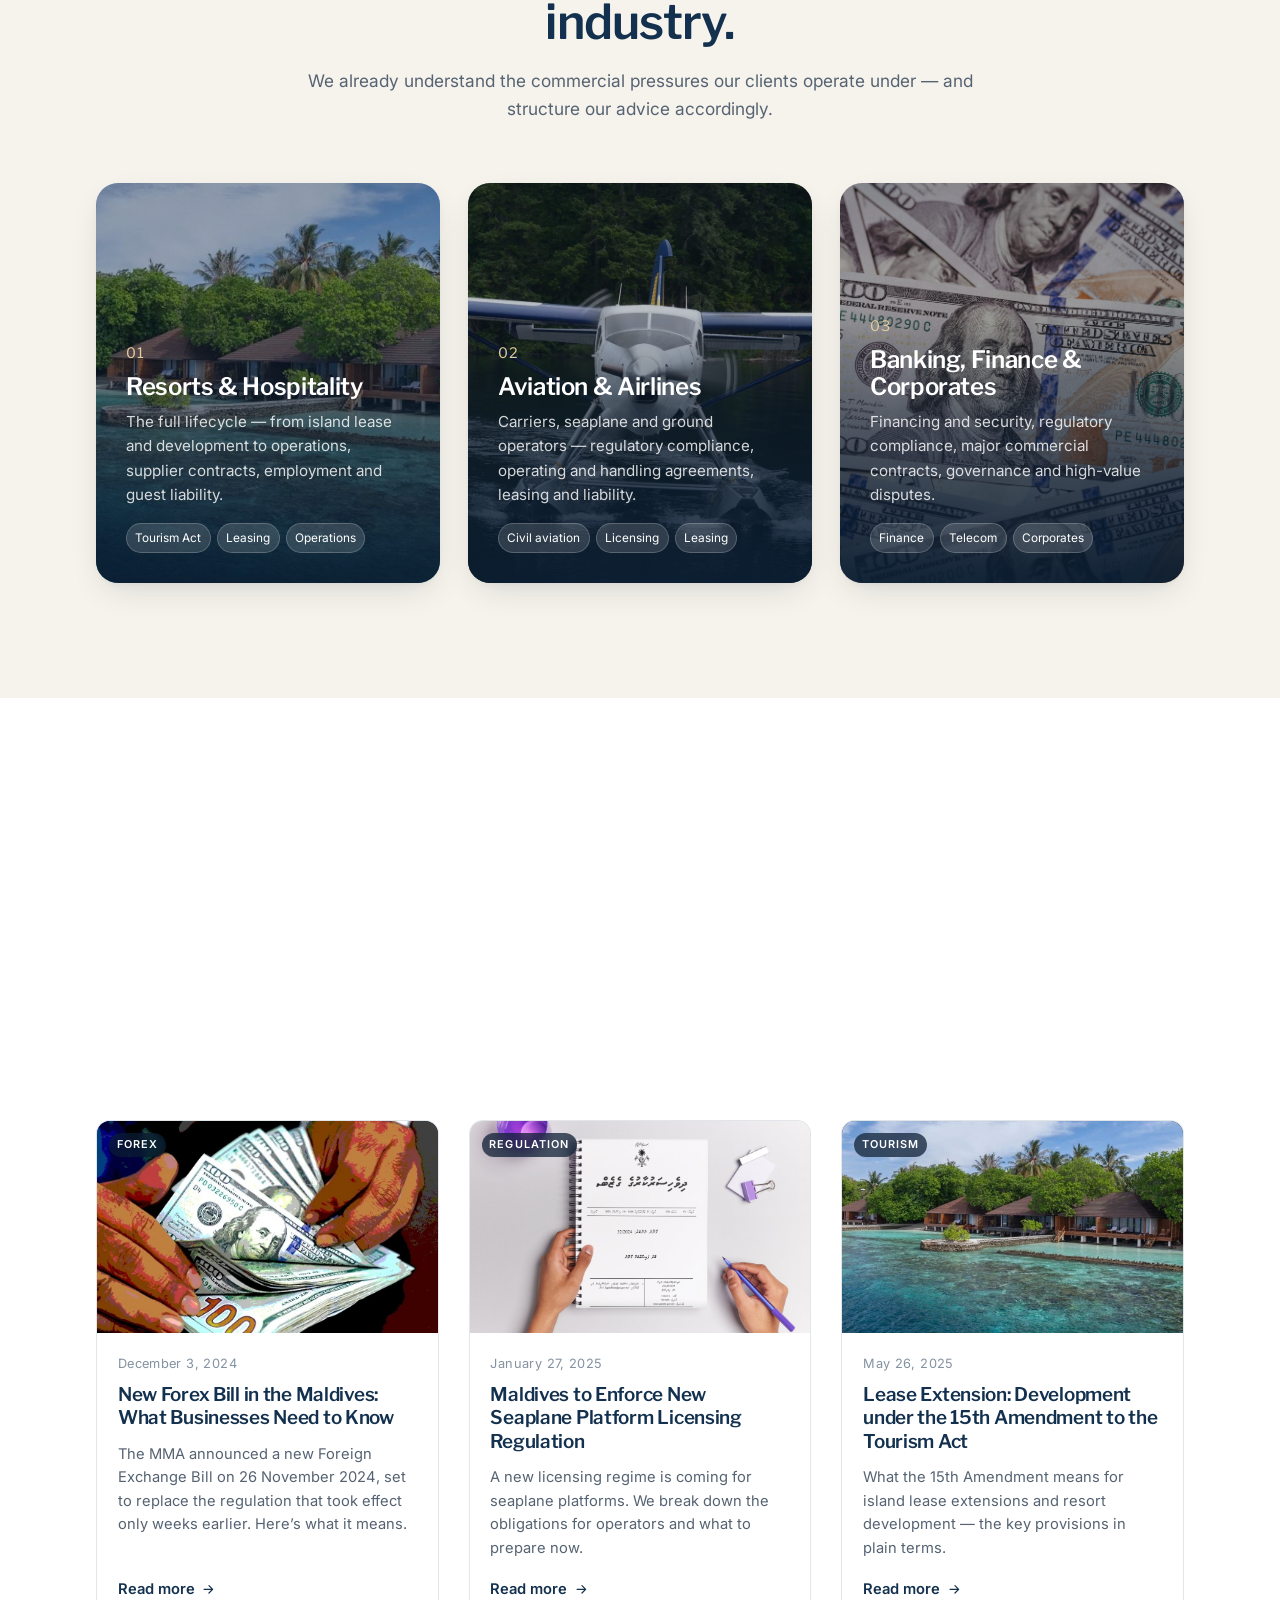
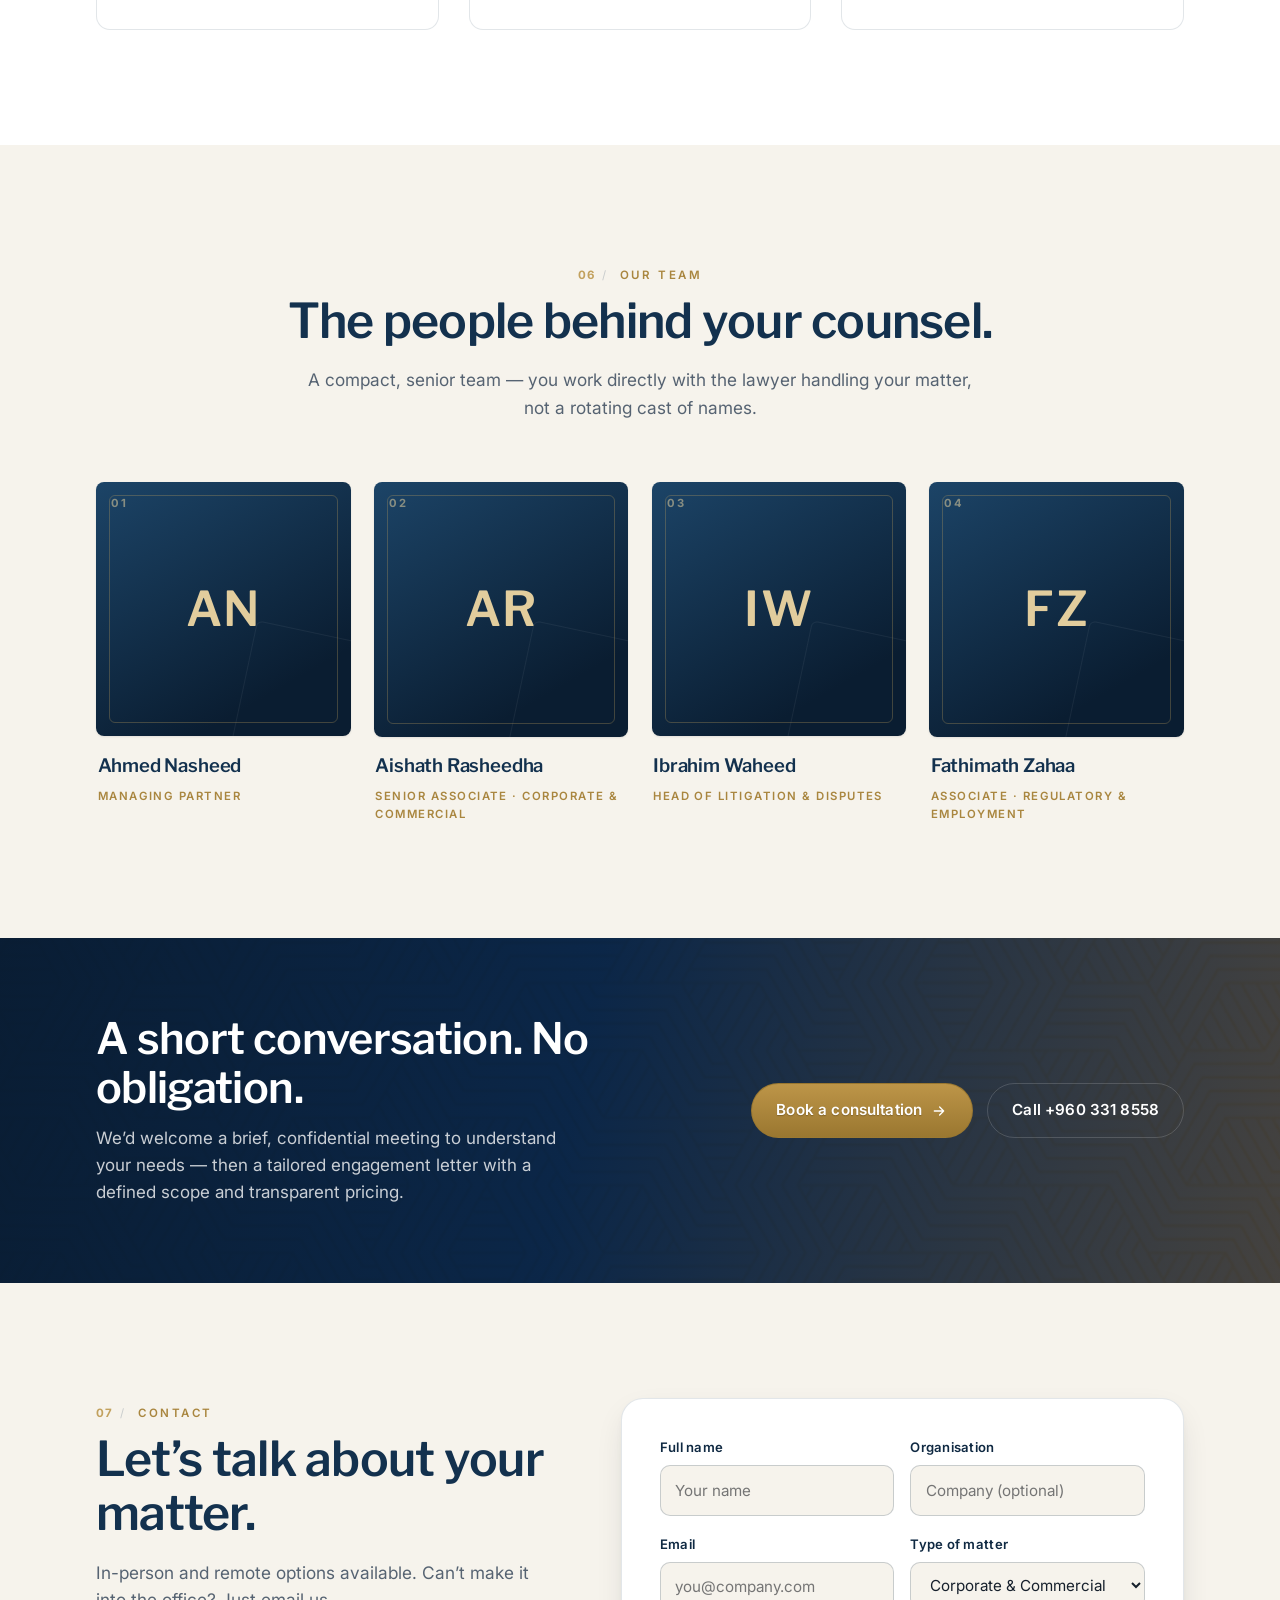
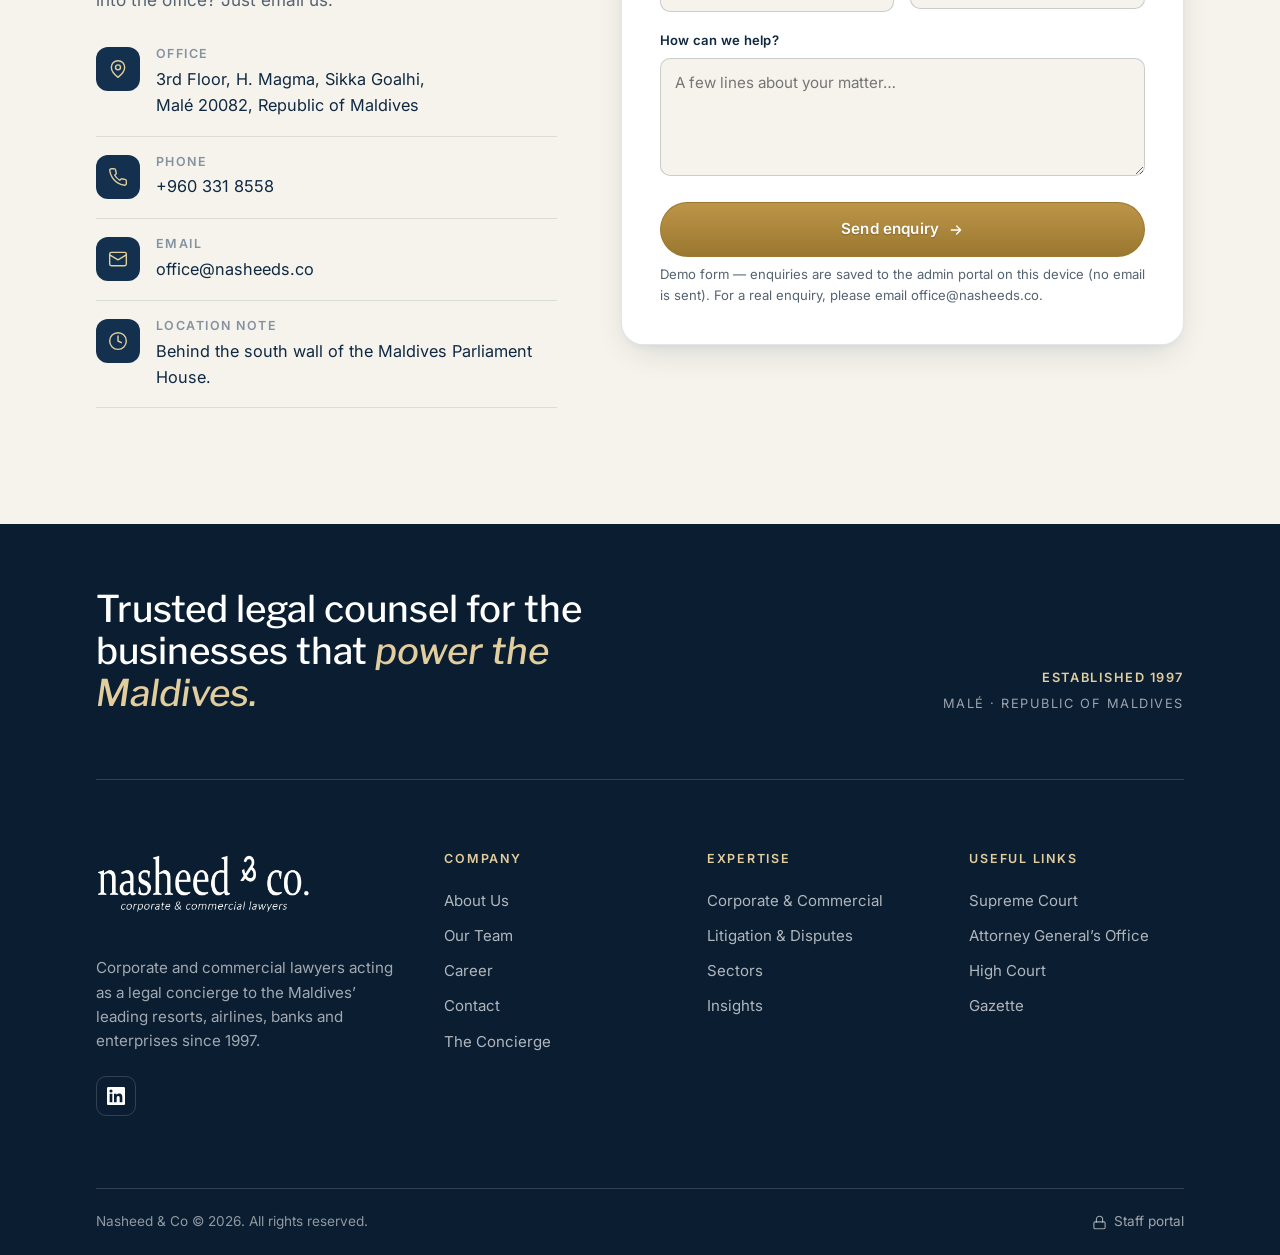
==== commit 3b4da125: "Redesign team layout: modern square monogram tiles (photo-ready) Replace rounded team cards with squ" ====
--- a/index.html
+++ b/index.html
@@ -429,34 +429,50 @@
         </div>
 
         <div class="team__grid" id="teamGrid">
-          <article class="member reveal">
-            <div class="member__av">AN</div>
-            <h3 class="member__name">Ahmed Nasheed</h3>
-            <p class="member__role">Managing Partner</p>
-            <p class="member__bio">Founded the firm in 1997. Leads on corporate structuring, foreign investment and resort development for some of the Maldives’ largest enterprises.</p>
-            <div class="member__tags"><span>Corporate</span><span>Foreign Investment</span><span>Tourism</span></div>
-          </article>
-          <article class="member reveal" data-d="1">
-            <div class="member__av">AR</div>
-            <h3 class="member__name">Aishath Rasheedha</h3>
-            <p class="member__role">Senior Associate · Corporate &amp; Commercial</p>
-            <p class="member__bio">Advises banks, insurers and telecoms on financing, regulatory compliance and high-value commercial contracts and acquisitions.</p>
-            <div class="member__tags"><span>Banking &amp; Finance</span><span>M&amp;A</span></div>
-          </article>
-          <article class="member reveal" data-d="2">
-            <div class="member__av">IW</div>
-            <h3 class="member__name">Ibrahim Waheed</h3>
-            <p class="member__role">Head of Litigation &amp; Disputes</p>
-            <p class="member__bio">Represents clients in contractual, employment and property disputes before the civil courts and in arbitration.</p>
-            <div class="member__tags"><span>Litigation</span><span>Arbitration</span></div>
-          </article>
-          <article class="member reveal" data-d="3">
-            <div class="member__av">FZ</div>
-            <h3 class="member__name">Fathimath Zahaa</h3>
-            <p class="member__role">Associate · Regulatory &amp; Employment</p>
-            <p class="member__bio">Focuses on employment matters, GST/TGST and sector regulation for the firm’s aviation and hospitality clients.</p>
-            <div class="member__tags"><span>Employment</span><span>Tax</span><span>Aviation</span></div>
-          </article>
+          <a class="member reveal" href="?member=t1" data-member="t1">
+            <div class="member__portrait">
+              <span class="member__index">01</span>
+              <span class="member__mono">AN</span>
+              <span class="member__cta">View profile <svg viewBox="0 0 24 24" fill="none" stroke="currentColor" stroke-width="2" stroke-linecap="round" stroke-linejoin="round"><path d="M5 12h14M13 6l6 6-6 6"/></svg></span>
+            </div>
+            <div class="member__info">
+              <h3 class="member__name">Ahmed Nasheed</h3>
+              <p class="member__role">Managing Partner</p>
+            </div>
+          </a>
+          <a class="member reveal" href="?member=t2" data-member="t2" data-d="1">
+            <div class="member__portrait">
+              <span class="member__index">02</span>
+              <span class="member__mono">AR</span>
+              <span class="member__cta">View profile <svg viewBox="0 0 24 24" fill="none" stroke="currentColor" stroke-width="2" stroke-linecap="round" stroke-linejoin="round"><path d="M5 12h14M13 6l6 6-6 6"/></svg></span>
+            </div>
+            <div class="member__info">
+              <h3 class="member__name">Aishath Rasheedha</h3>
+              <p class="member__role">Senior Associate · Corporate &amp; Commercial</p>
+            </div>
+          </a>
+          <a class="member reveal" href="?member=t3" data-member="t3" data-d="2">
+            <div class="member__portrait">
+              <span class="member__index">03</span>
+              <span class="member__mono">IW</span>
+              <span class="member__cta">View profile <svg viewBox="0 0 24 24" fill="none" stroke="currentColor" stroke-width="2" stroke-linecap="round" stroke-linejoin="round"><path d="M5 12h14M13 6l6 6-6 6"/></svg></span>
+            </div>
+            <div class="member__info">
+              <h3 class="member__name">Ibrahim Waheed</h3>
+              <p class="member__role">Head of Litigation &amp; Disputes</p>
+            </div>
+          </a>
+          <a class="member reveal" href="?member=t4" data-member="t4" data-d="3">
+            <div class="member__portrait">
+              <span class="member__index">04</span>
+              <span class="member__mono">FZ</span>
+              <span class="member__cta">View profile <svg viewBox="0 0 24 24" fill="none" stroke="currentColor" stroke-width="2" stroke-linecap="round" stroke-linejoin="round"><path d="M5 12h14M13 6l6 6-6 6"/></svg></span>
+            </div>
+            <div class="member__info">
+              <h3 class="member__name">Fathimath Zahaa</h3>
+              <p class="member__role">Associate · Regulatory &amp; Employment</p>
+            </div>
+          </a>
         </div>
       </div>
     </section>
--- a/assets/css/styles.css
+++ b/assets/css/styles.css
@@ -486,39 +486,63 @@
    Our Team
    ========================================================= */
 .team{ background:var(--ivory); }
-.team__grid{ display:grid; grid-template-columns:repeat(4,1fr); gap:clamp(18px,2.4vw,26px); }
-.member{
-  position:relative; overflow:hidden; text-align:center; color:inherit; cursor:pointer;
-  display:flex; flex-direction:column;
-  background:var(--paper); border:1px solid var(--line); border-radius:var(--r-lg);
-  padding:clamp(24px,2.6vw,32px) clamp(20px,2.4vw,28px); box-shadow:var(--shadow-sm);
-  transition:transform .35s var(--ease), box-shadow .35s var(--ease), border-color .35s;
-}
-.member:hover{ transform:translateY(-5px); box-shadow:var(--shadow-md); border-color:transparent; }
-.member:focus-visible{ transform:translateY(-5px); box-shadow:var(--shadow-md); }
-.member__view{
-  display:inline-flex; align-items:center; justify-content:center; gap:.4em;
-  margin-top:auto; padding-top:1.15rem; font-size:.8rem; font-weight:600; letter-spacing:.02em; color:var(--gold-deep);
-}
-.member__view svg{ width:1em; height:1em; transition:transform .3s var(--ease); }
-.member:hover .member__view svg{ transform:translateX(3px); }
-.member::after{ content:""; position:absolute; top:0; left:0; right:0; height:3px; background:var(--gold); transform:scaleX(0); transform-origin:left; transition:transform .45s var(--ease); }
-.member:hover::after{ transform:scaleX(1); }
-.member__av{
-  width:78px; height:78px; margin:0 auto 1.1rem; border-radius:50%;
-  display:grid; place-items:center;
-  font-family:var(--serif); font-weight:600; font-size:1.5rem; letter-spacing:.02em;
-  color:var(--gold-soft); background:linear-gradient(160deg, var(--navy-600), var(--navy-900));
-  box-shadow:inset 0 0 0 1px rgba(194,161,94,.5), 0 12px 24px -12px rgba(10,29,49,.55);
-}
-.member__name{ font-size:1.24rem; color:var(--navy); }
-.member__role{ font-size:.74rem; font-weight:600; letter-spacing:.12em; text-transform:uppercase; color:var(--gold-deep); margin-top:.4rem; }
-.member__bio{ color:var(--muted); font-size:.92rem; margin-top:.85rem; }
-.member__tags{ display:flex; flex-wrap:wrap; justify-content:center; gap:.4rem; margin-top:1.1rem; }
-.member__tags span{ font-size:.72rem; font-weight:500; padding:.34em .75em; border-radius:999px; background:var(--ivory); border:1px solid var(--line); color:var(--navy-700); }
-@media (max-width:1000px){ .team__grid{ grid-template-columns:repeat(2,1fr); } }
-@media (max-width:520px){ .team__grid{ grid-template-columns:1fr; max-width:360px; margin-inline:auto; } }
-@media (prefers-reduced-motion:reduce){ .member::after{ transition:none; } .member:hover{ transform:none; } }
+.team__grid{ display:grid; grid-template-columns:repeat(4,1fr); gap:clamp(14px,1.8vw,24px); }
+
+/* Square "portrait" tiles — monogram now, photo-ready later */
+.member{ display:flex; flex-direction:column; color:inherit; text-decoration:none; cursor:pointer; }
+.member__portrait{
+  position:relative; aspect-ratio:1/1; border-radius:var(--r-sm); overflow:hidden;
+  display:grid; place-items:center; isolation:isolate;
+  background:linear-gradient(150deg, var(--navy-600) 0%, var(--navy-900) 78%);
+  box-shadow:var(--shadow-sm);
+  transition:transform .45s var(--ease), box-shadow .45s var(--ease);
+}
+.member:hover .member__portrait,
+.member:focus-visible .member__portrait{ transform:translateY(-5px); box-shadow:var(--shadow-lg); }
+/* architectural inset frame */
+.member__portrait::before{
+  content:""; position:absolute; inset:13px; z-index:2; pointer-events:none;
+  border:1px solid rgba(194,161,94,.30); border-radius:calc(var(--r-sm) - 2px);
+  transition:inset .45s var(--ease), border-color .45s var(--ease);
+}
+.member:hover .member__portrait::before{ inset:9px; border-color:rgba(194,161,94,.6); }
+/* faint ghost square in the corner for depth */
+.member__portrait::after{
+  content:""; position:absolute; right:-18%; bottom:-22%; width:62%; height:62%; z-index:0;
+  border:1px solid rgba(255,255,255,.06); border-radius:6px; transform:rotate(12deg);
+}
+.member__mono{
+  position:relative; z-index:1; font-family:var(--serif); font-weight:600;
+  font-size:clamp(2.1rem,4vw,3rem); letter-spacing:.03em; color:var(--gold-soft);
+  transition:transform .5s var(--ease);
+}
+.member:hover .member__mono{ transform:scale(1.07); }
+.member__index{
+  position:absolute; top:13px; left:15px; z-index:3;
+  font-family:var(--sans); font-size:.7rem; font-weight:700; letter-spacing:.18em;
+  color:rgba(226,205,157,.55);
+}
+.member__cta{
+  position:absolute; left:0; right:0; bottom:0; z-index:3;
+  display:flex; align-items:center; justify-content:space-between; gap:.5em;
+  padding:.95rem 1.05rem; font-size:.72rem; font-weight:700; letter-spacing:.1em; text-transform:uppercase; color:#fff;
+  background:linear-gradient(to top, rgba(8,22,38,.92), rgba(8,22,38,.3) 70%, transparent);
+  transform:translateY(101%); transition:transform .45s var(--ease);
+}
+.member:hover .member__cta,
+.member:focus-visible .member__cta{ transform:none; }
+.member__cta svg{ width:1.15em; height:1.15em; transition:transform .35s var(--ease); }
+.member:hover .member__cta svg{ transform:translateX(3px); }
+.member__info{ padding:1.05rem .1rem 0; }
+.member__name{ position:relative; display:inline-block; font-size:1.16rem; color:var(--navy); letter-spacing:-.01em; }
+.member__name::after{ content:""; position:absolute; left:0; bottom:-3px; width:100%; height:1.5px; background:var(--gold); transform:scaleX(0); transform-origin:left; transition:transform .4s var(--ease); }
+.member:hover .member__name::after{ transform:scaleX(1); }
+.member__role{ margin-top:.4rem; font-size:.71rem; font-weight:600; letter-spacing:.13em; text-transform:uppercase; color:var(--gold-deep); }
+@media (max-width:900px){ .team__grid{ grid-template-columns:repeat(2,1fr); gap:clamp(14px,3vw,20px); } }
+@media (prefers-reduced-motion:reduce){
+  .member__portrait, .member__portrait::before, .member__mono, .member__cta, .member__name::after{ transition:none; }
+  .member:hover .member__portrait{ transform:none; }
+}
 
 /* Member profile modal */
 .pmodal{ position:fixed; inset:0; z-index:120; display:none; align-items:flex-start; justify-content:center; padding:clamp(16px,4vw,48px) clamp(14px,4vw,32px); overflow-y:auto; }
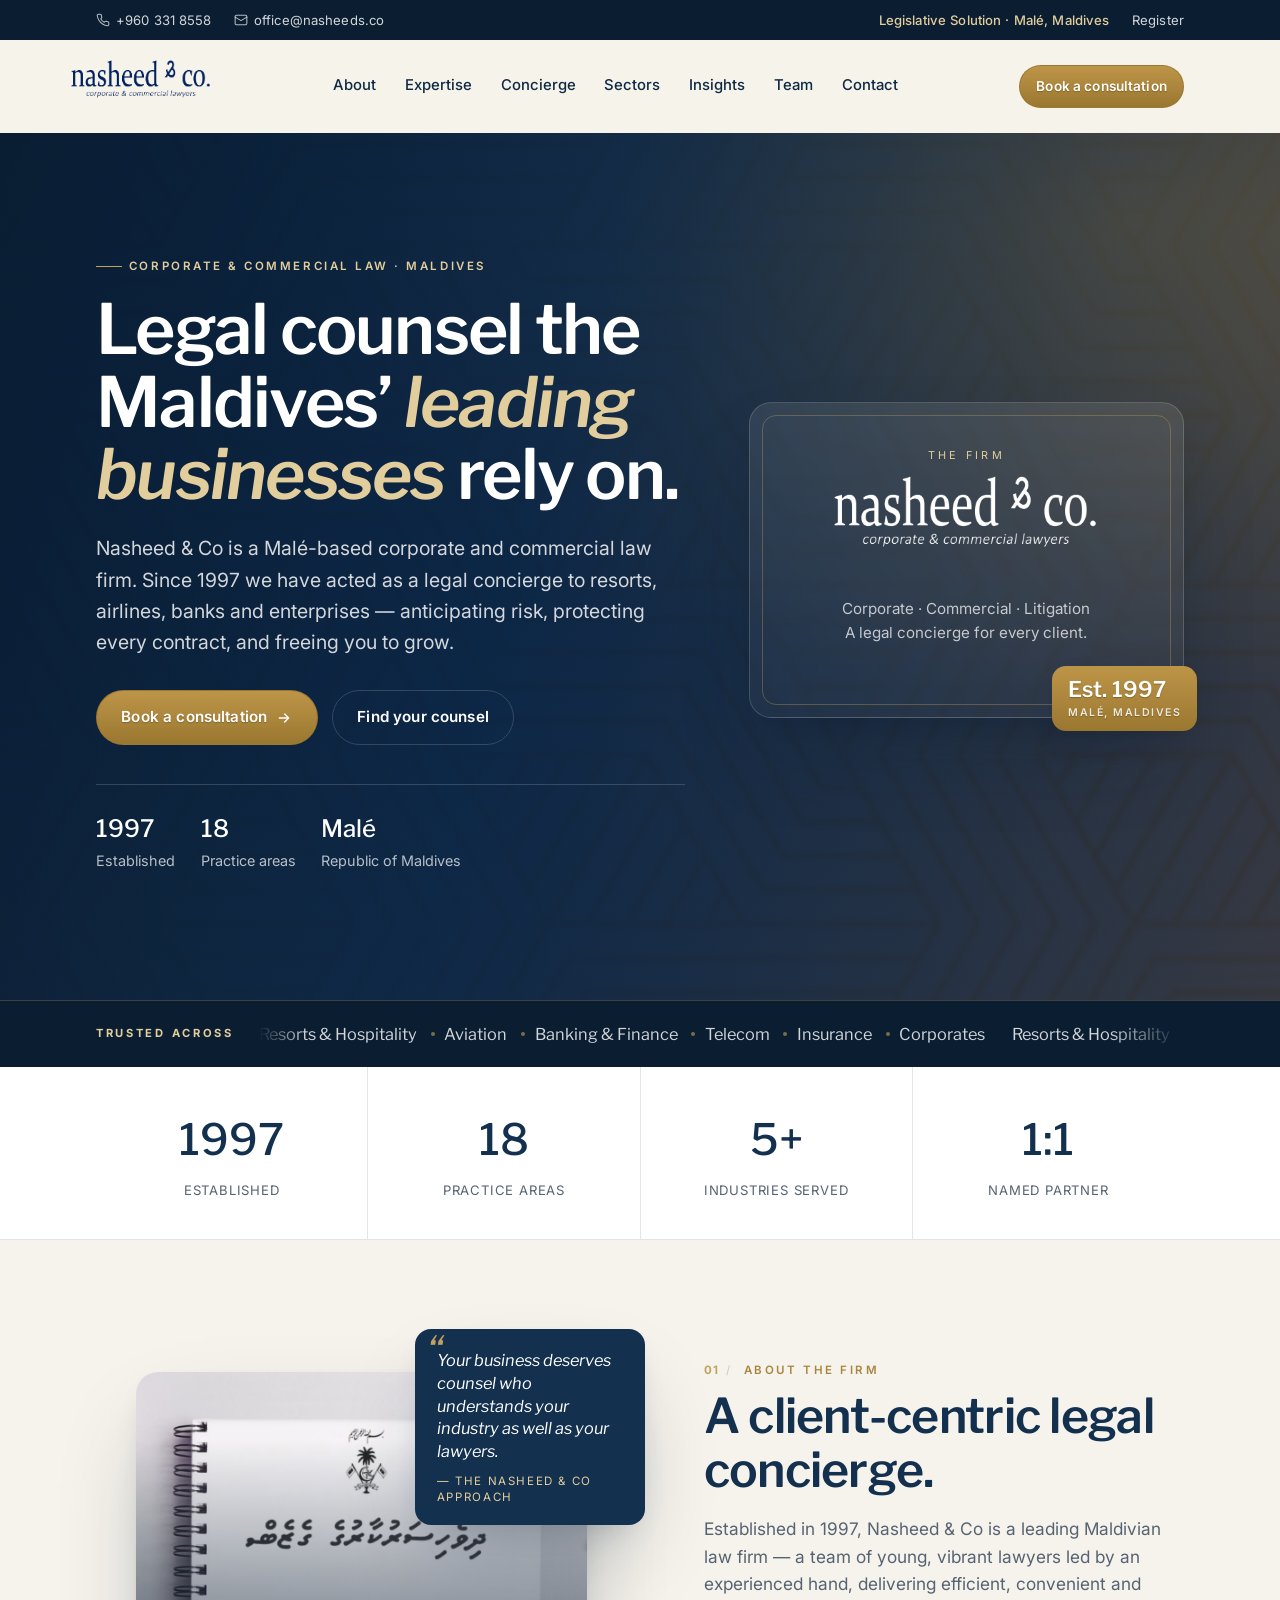
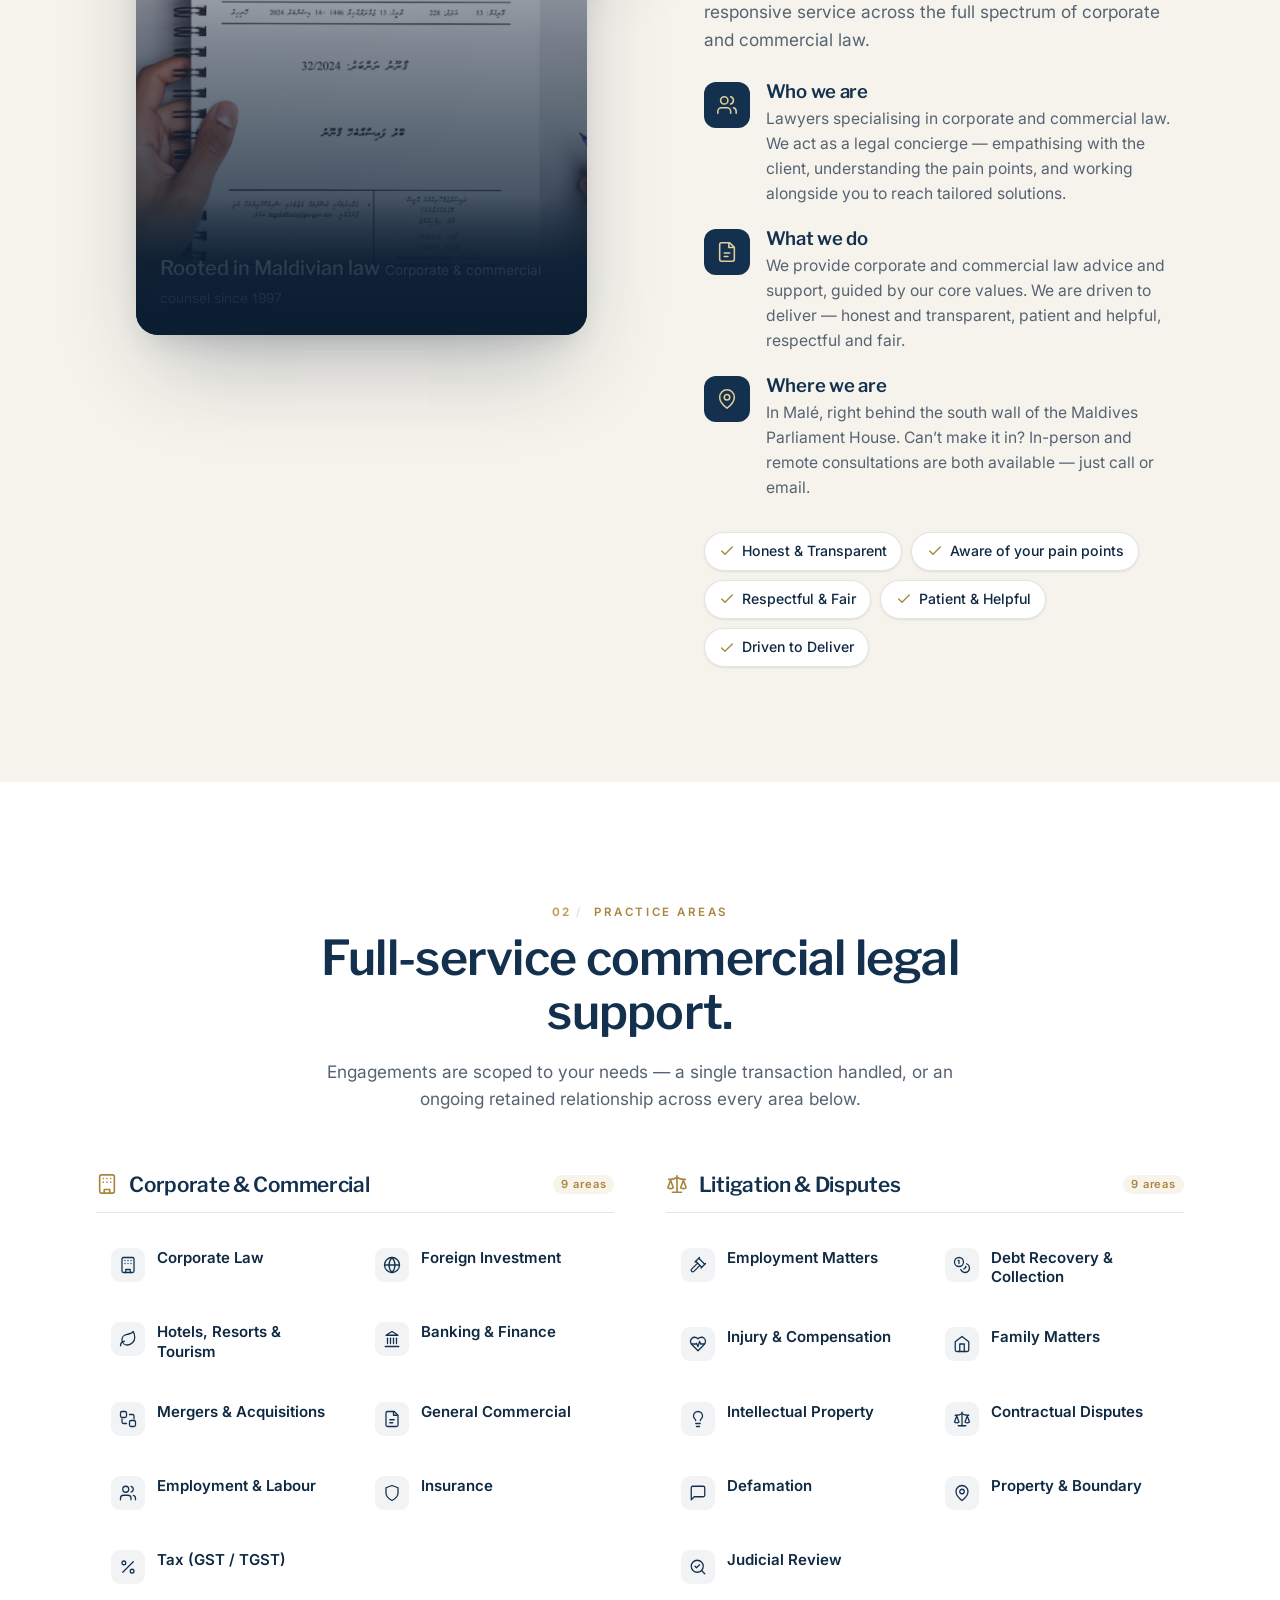
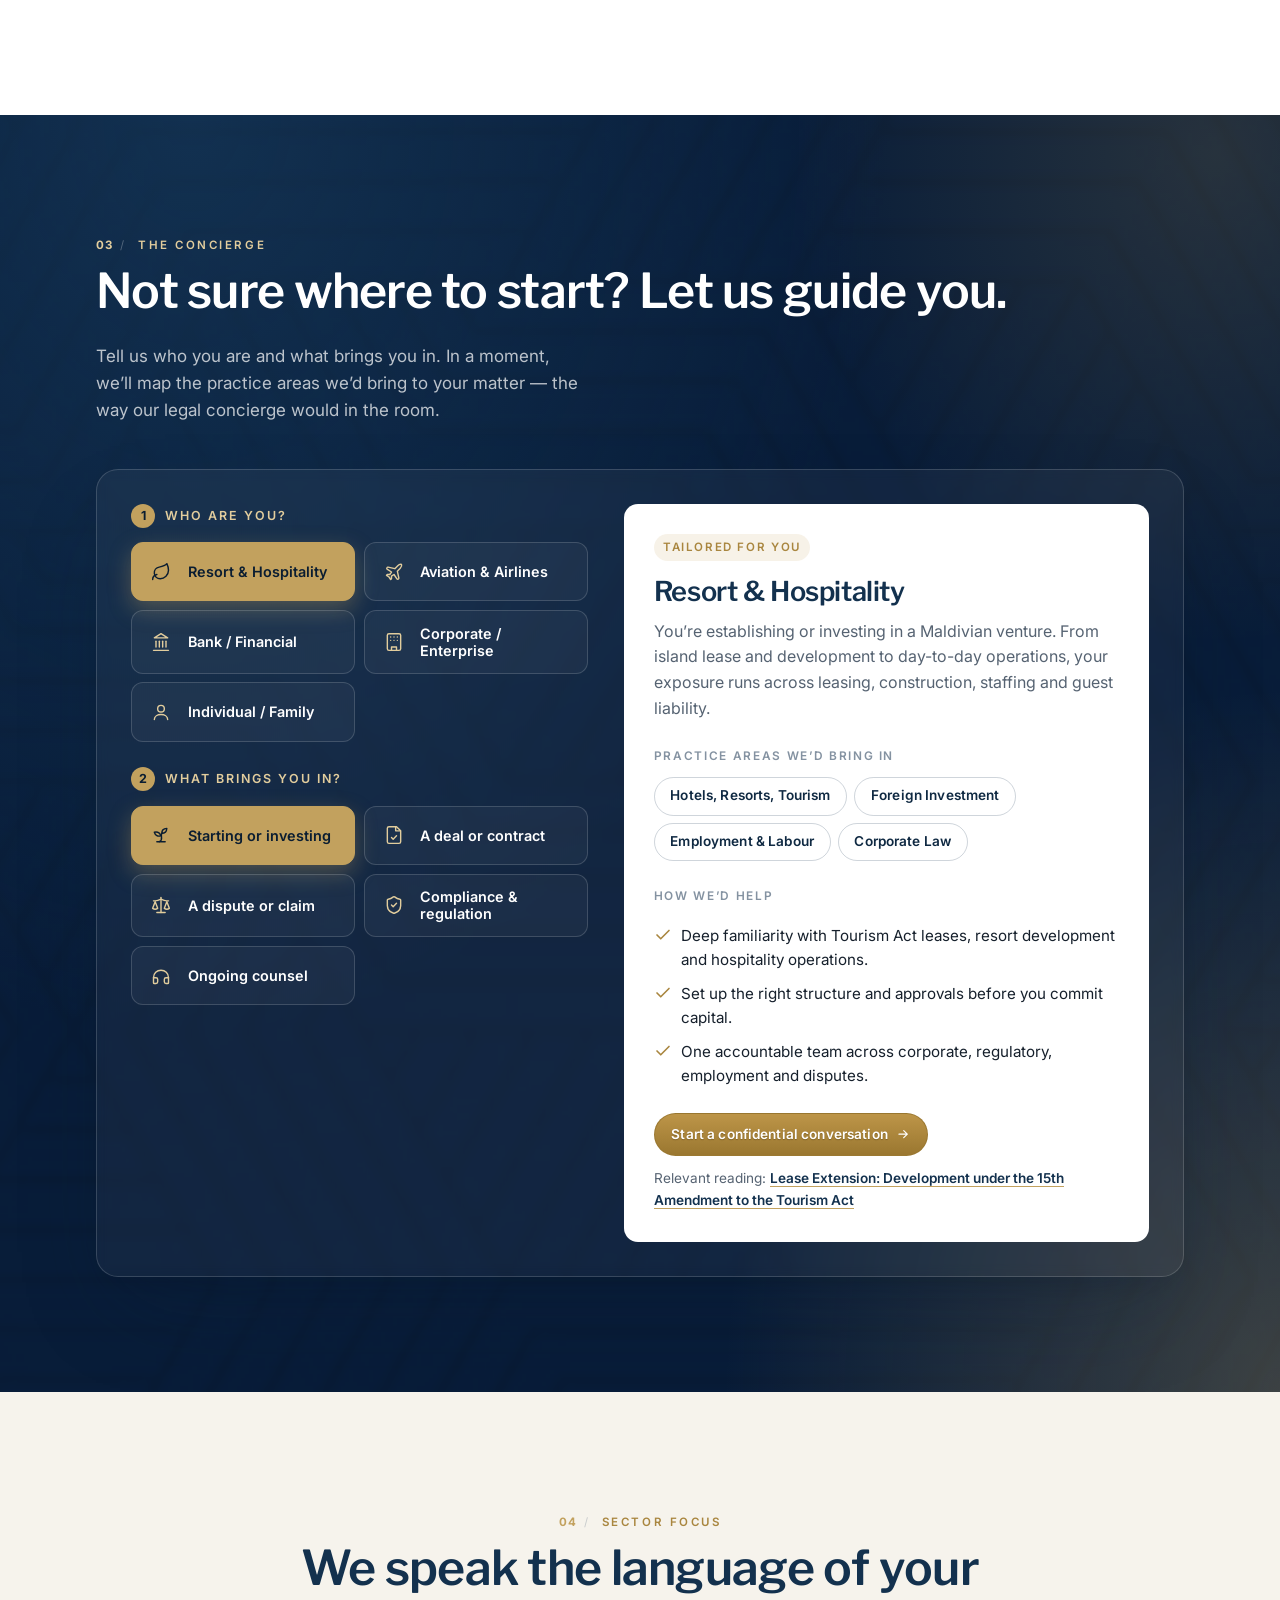
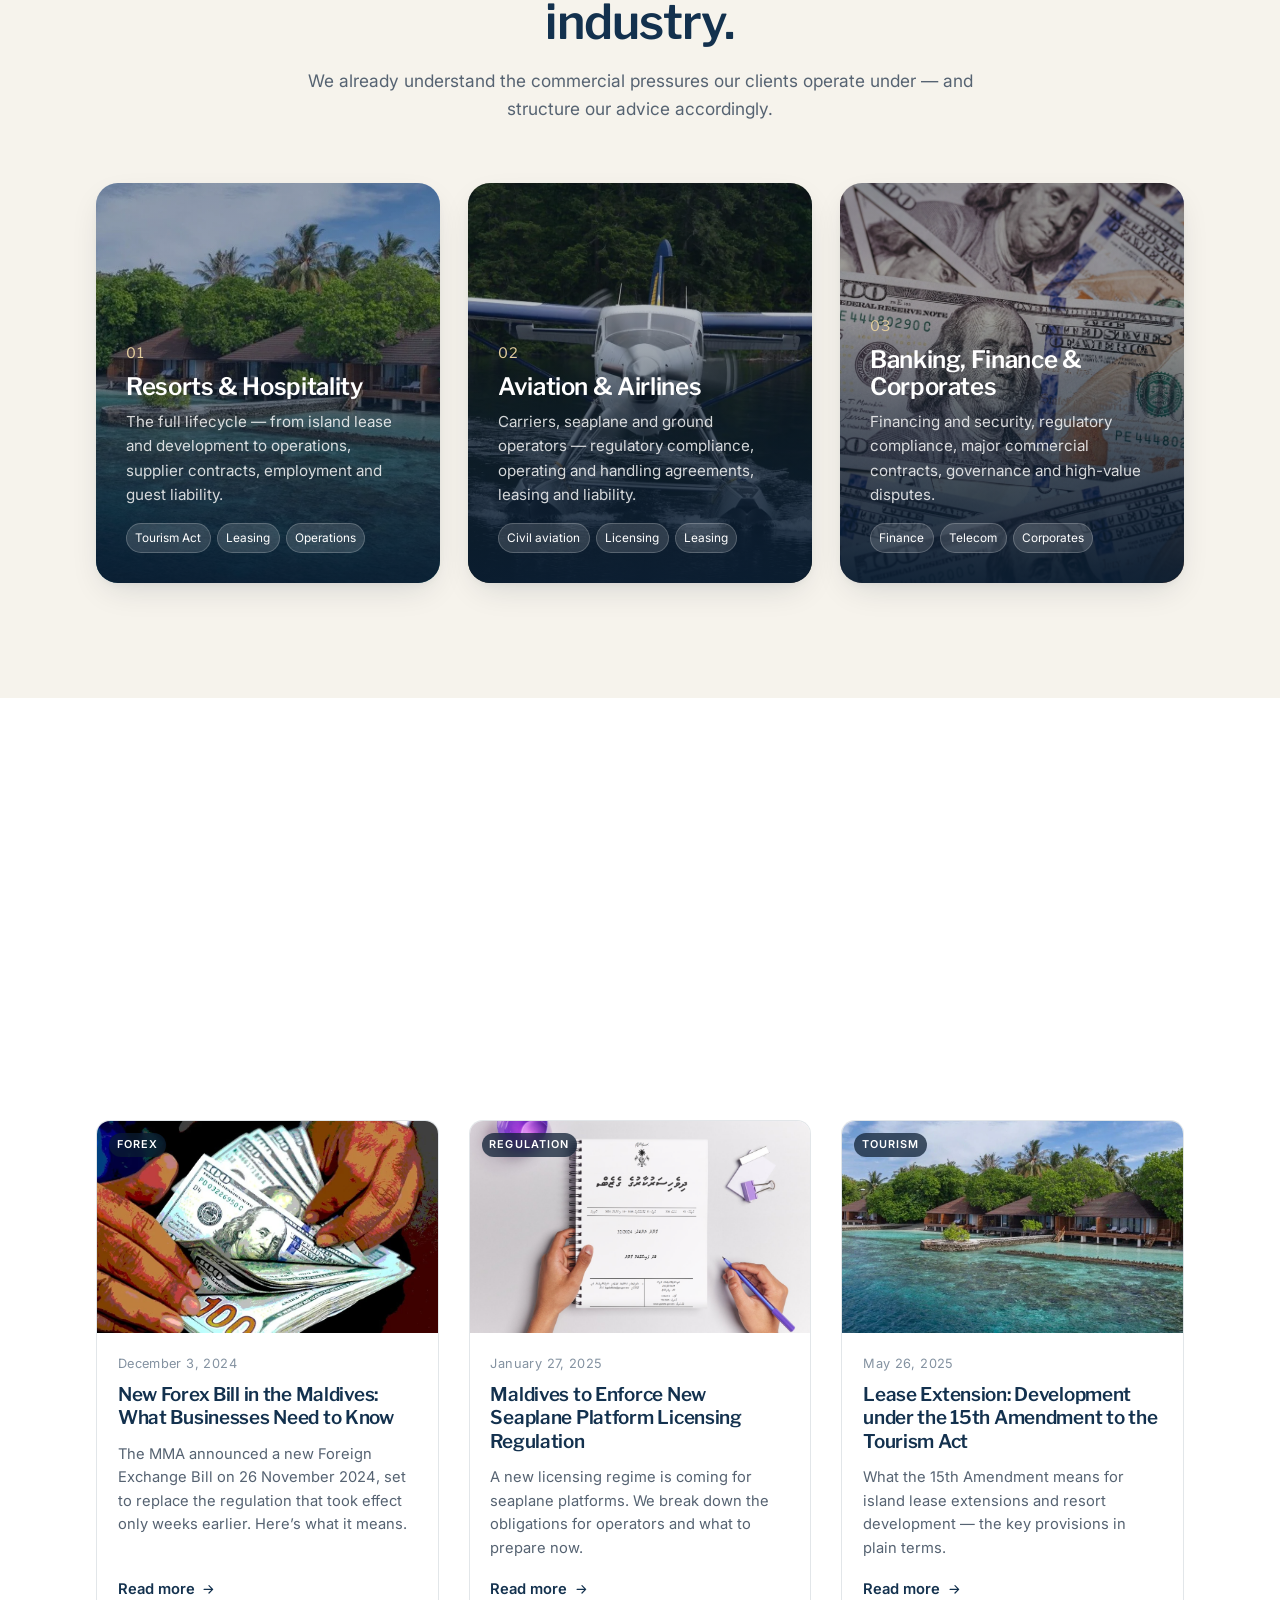
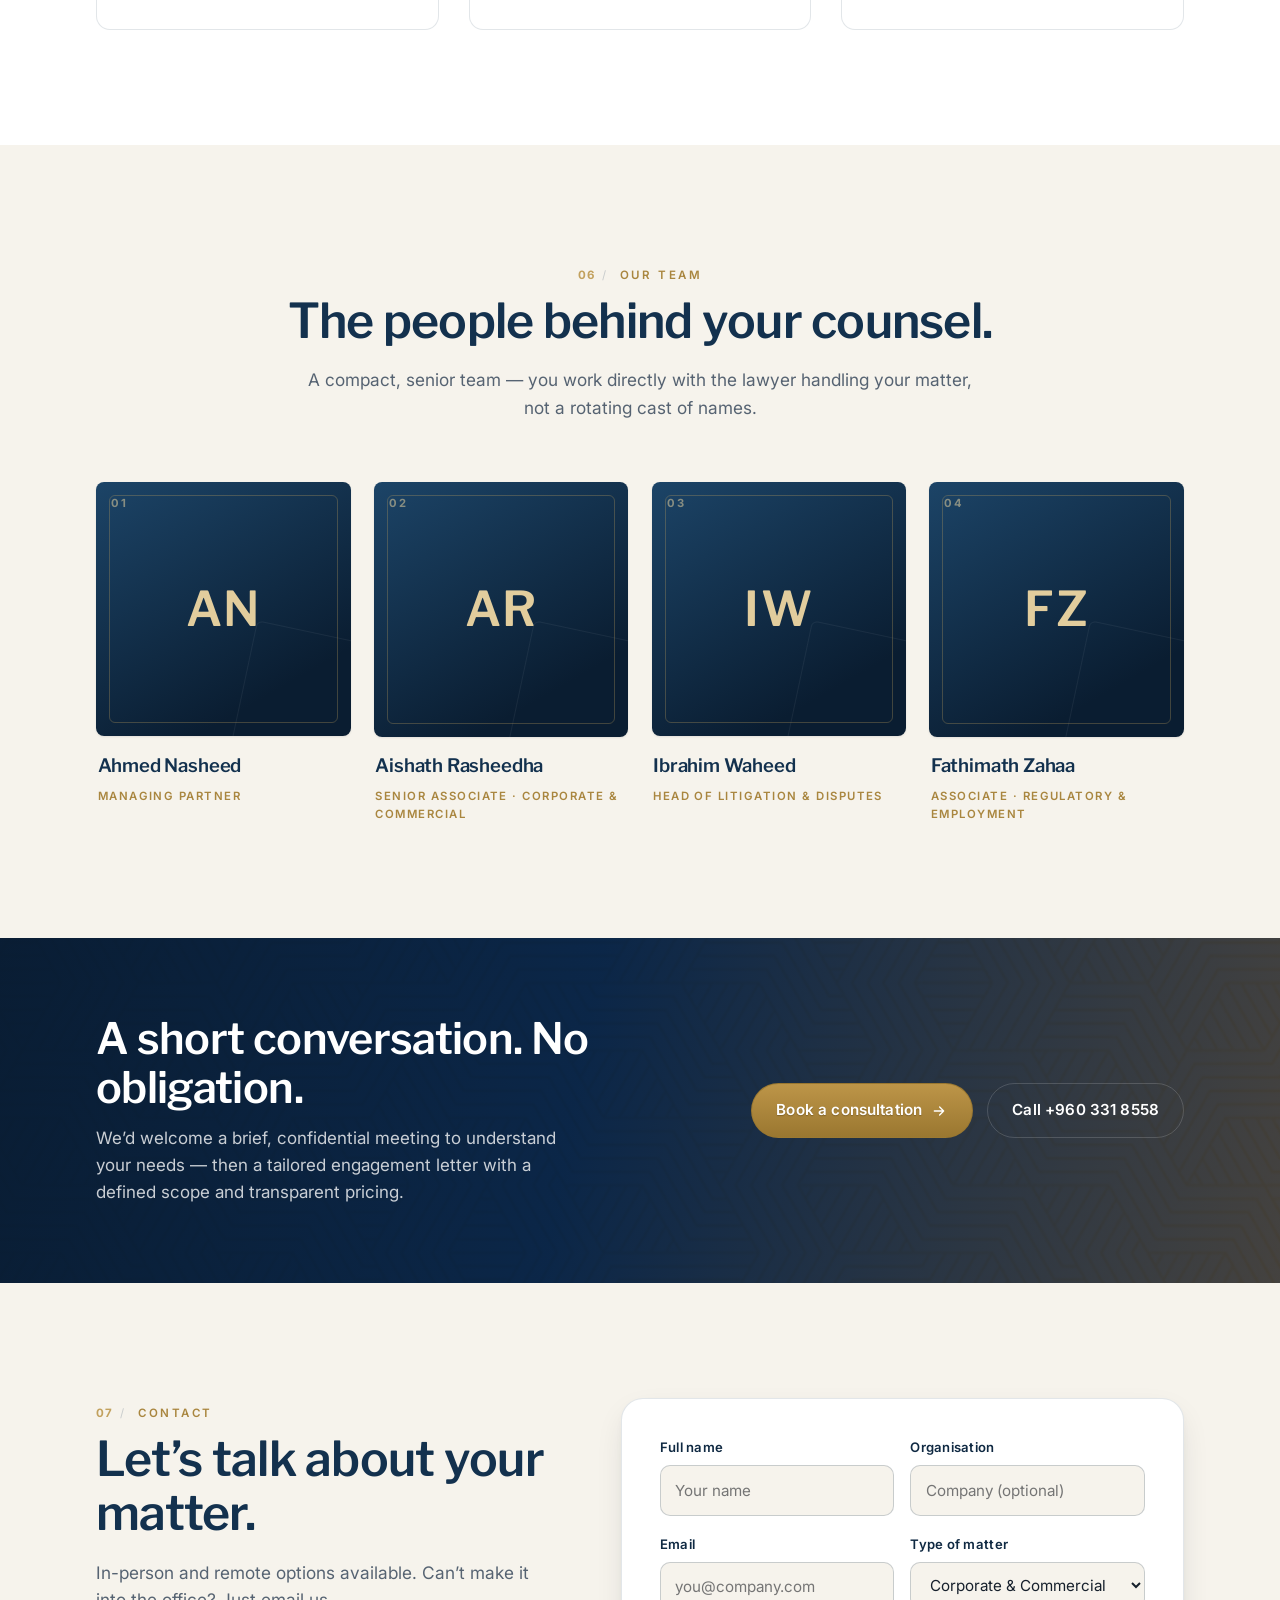
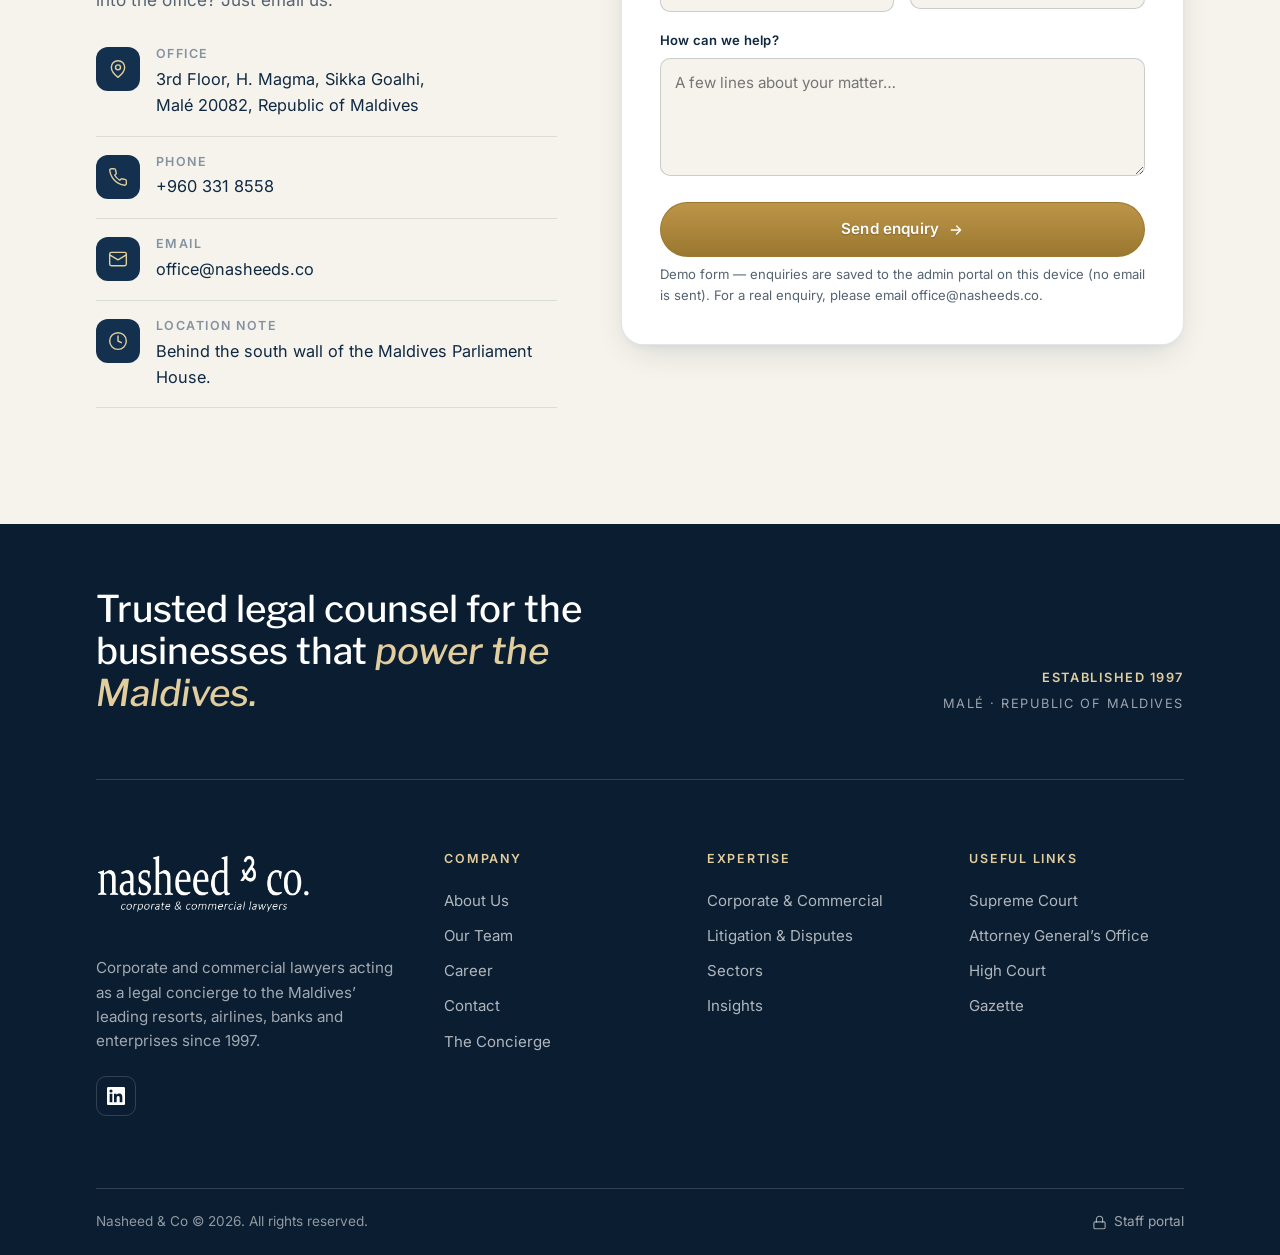
==== commit d2f0a288: "Team: dedicated profile pages, frosted-glass header on scroll, square avatar - Clicking a member now" ====
--- a/index.html
+++ b/index.html
@@ -429,7 +429,7 @@
         </div>
 
         <div class="team__grid" id="teamGrid">
-          <a class="member reveal" href="?member=t1" data-member="t1">
+          <a class="member reveal" href="member.html?id=t1">
             <div class="member__portrait">
               <span class="member__index">01</span>
               <span class="member__mono">AN</span>
@@ -440,7 +440,7 @@
               <p class="member__role">Managing Partner</p>
             </div>
           </a>
-          <a class="member reveal" href="?member=t2" data-member="t2" data-d="1">
+          <a class="member reveal" href="member.html?id=t2" data-d="1">
             <div class="member__portrait">
               <span class="member__index">02</span>
               <span class="member__mono">AR</span>
@@ -451,7 +451,7 @@
               <p class="member__role">Senior Associate · Corporate &amp; Commercial</p>
             </div>
           </a>
-          <a class="member reveal" href="?member=t3" data-member="t3" data-d="2">
+          <a class="member reveal" href="member.html?id=t3" data-d="2">
             <div class="member__portrait">
               <span class="member__index">03</span>
               <span class="member__mono">IW</span>
@@ -462,7 +462,7 @@
               <p class="member__role">Head of Litigation &amp; Disputes</p>
             </div>
           </a>
-          <a class="member reveal" href="?member=t4" data-member="t4" data-d="3">
+          <a class="member reveal" href="member.html?id=t4" data-d="3">
             <div class="member__portrait">
               <span class="member__index">04</span>
               <span class="member__mono">FZ</span>
@@ -625,17 +625,6 @@
     </div>
   </footer>
 
-  <!-- ================= Member profile modal ================= -->
-  <div class="pmodal" id="memberModal" aria-hidden="true">
-    <div class="pmodal__scrim" data-pclose></div>
-    <div class="pmodal__dialog" role="dialog" aria-modal="true" aria-labelledby="pmName">
-      <button class="pmodal__close" data-pclose aria-label="Close profile">
-        <svg viewBox="0 0 24 24" fill="none" stroke="currentColor" stroke-width="2" stroke-linecap="round" stroke-linejoin="round"><path d="M18 6 6 18M6 6l12 12"/></svg>
-      </button>
-      <div class="pmodal__body" id="memberModalBody"><!-- filled by main.js --></div>
-    </div>
-  </div>
-
   <script src="assets/js/team-data.js"></script>
   <script src="assets/js/main.js"></script>
 </body>
--- a/assets/css/styles.css
+++ b/assets/css/styles.css
@@ -182,7 +182,11 @@
   border-bottom-color:var(--line);
   box-shadow:0 6px 24px rgba(10,29,49,.06);
 }
-.site-header.is-scrolled::before{ background:rgba(246,243,236,.94); }
+.site-header.is-scrolled::before{
+  background:rgba(246,243,236,.6);
+  backdrop-filter:saturate(180%) blur(22px);
+  -webkit-backdrop-filter:saturate(180%) blur(22px);
+}
 .nav{ display:flex; align-items:center; justify-content:space-between; gap:1.5rem; min-height:92px; transition:min-height .3s var(--ease); }
 .site-header.is-scrolled .nav{ min-height:78px; }
 .brand{ display:inline-flex; align-items:center; gap:.9rem; flex-shrink:0; margin-left:clamp(-26px, -2vw, -6px); }
@@ -561,9 +565,9 @@
 
 .profile__badge{ display:inline-block; font-size:.66rem; font-weight:700; letter-spacing:.2em; text-transform:uppercase; color:var(--gold-deep); margin-bottom:1.1rem; }
 .profile__head{ display:flex; align-items:center; gap:1.1rem; }
-.profile__av{ width:76px; height:76px; border-radius:50%; flex-shrink:0; display:grid; place-items:center;
-  font-family:var(--serif); font-weight:600; font-size:1.6rem; color:var(--gold-soft);
-  background:linear-gradient(160deg, var(--navy-600), var(--navy-900)); box-shadow:inset 0 0 0 1px rgba(194,161,94,.5); }
+.profile__av{ width:104px; height:104px; border-radius:20px; flex-shrink:0; display:grid; place-items:center;
+  font-family:var(--serif); font-weight:600; font-size:2.2rem; letter-spacing:.02em; color:var(--gold-soft);
+  background:linear-gradient(155deg, var(--navy-600), var(--navy-900)); box-shadow:inset 0 0 0 1px rgba(194,161,94,.5), 0 16px 32px -16px rgba(10,29,49,.5); }
 .profile__role{ font-size:.74rem; font-weight:600; letter-spacing:.12em; text-transform:uppercase; color:var(--gold-deep); }
 .profile__name{ font-size:clamp(1.5rem,3vw,2rem); color:var(--navy); margin-top:.15rem; }
 .profile__meta{ display:flex; flex-wrap:wrap; gap:.4rem 1.1rem; margin-top:.6rem; font-size:.82rem; color:var(--muted); }
@@ -585,6 +589,17 @@
 .profile__cta{ display:flex; flex-wrap:wrap; gap:.8rem; margin-top:1.7rem; }
 @media (max-width:560px){ .profile__cols{ grid-template-columns:1fr; } .profile__head{ flex-direction:column; text-align:center; } .profile__meta{ justify-content:center; } }
 
+/* Member profile page (member.html) */
+.pf-page{ background:var(--ivory); padding-block:clamp(24px,4vw,56px) clamp(48px,7vw,96px); min-height:64vh; }
+.pf-back{ display:inline-flex; align-items:center; gap:.5em; margin-bottom:1.3rem; font-size:.9rem; font-weight:600; color:var(--navy-700); transition:color .2s, gap .2s var(--ease); }
+.pf-back svg{ width:1.05em; height:1.05em; }
+.pf-back:hover{ color:var(--gold-deep); gap:.72em; }
+.pf-card{ max-width:820px; margin-inline:auto; background:var(--paper); border:1px solid var(--line); border-radius:var(--r-lg); box-shadow:var(--shadow-md); padding:clamp(26px,4vw,48px); }
+.pf-card .profile__name{ font-size:clamp(1.7rem,3.4vw,2.4rem); }
+.profile__notfound{ text-align:center; padding:2.4rem 0 1.4rem; }
+.profile__notfound h1{ color:var(--navy); font-size:1.7rem; margin-bottom:.5rem; }
+.profile__notfound p{ color:var(--muted); margin-bottom:1.5rem; }
+
 /* =========================================================
    Insights
    ========================================================= */
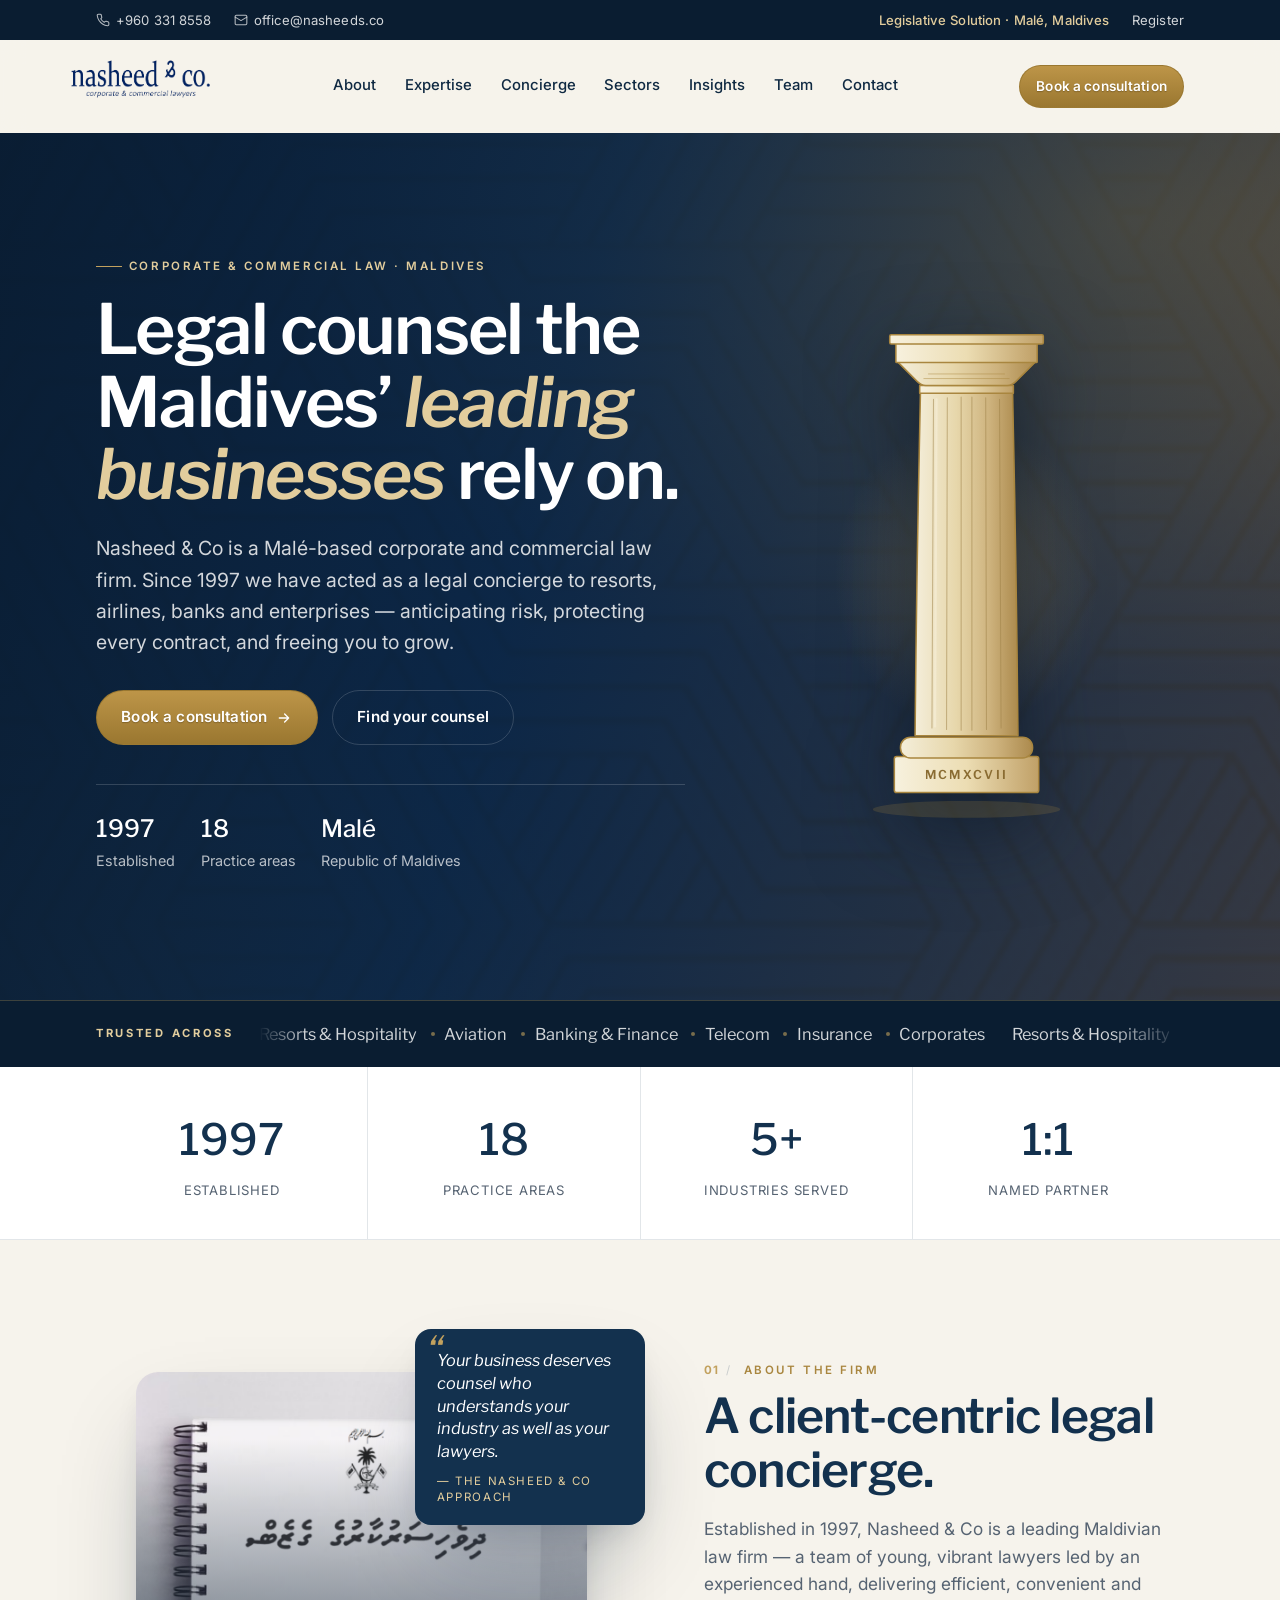
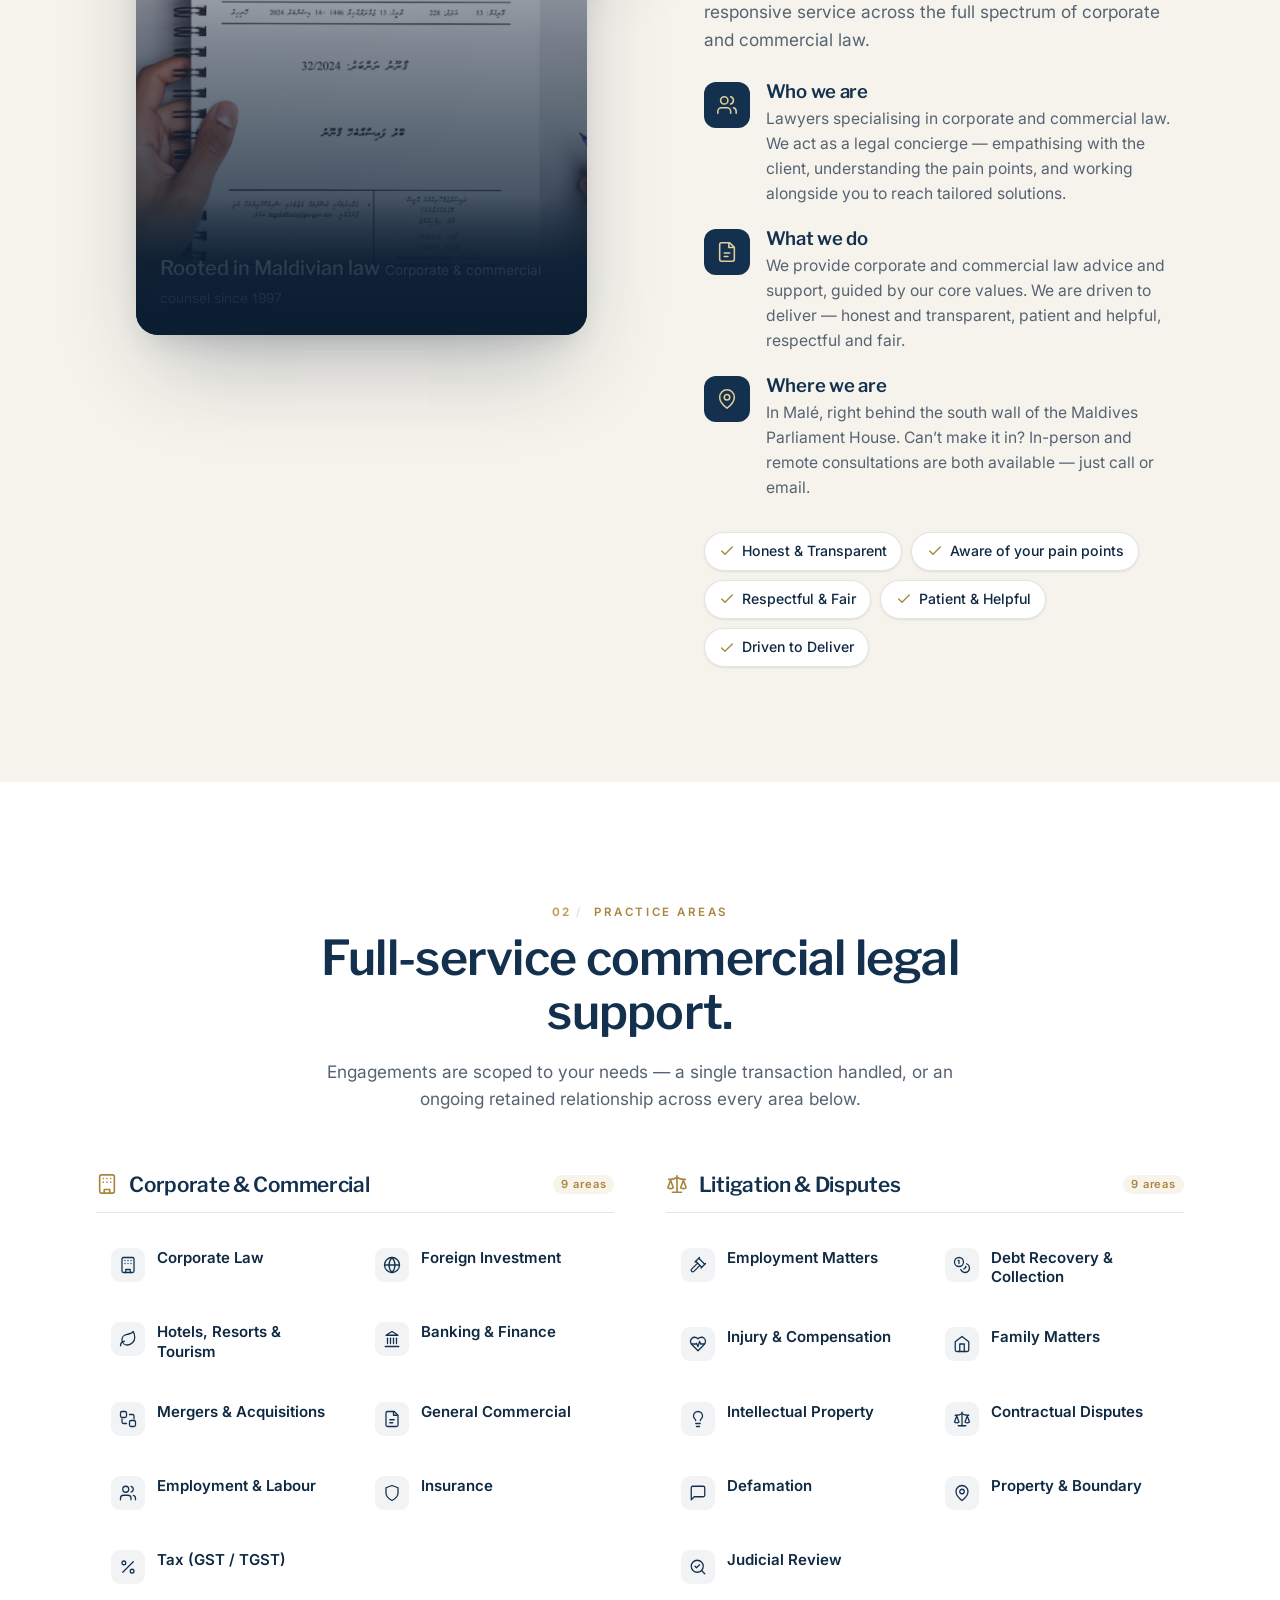
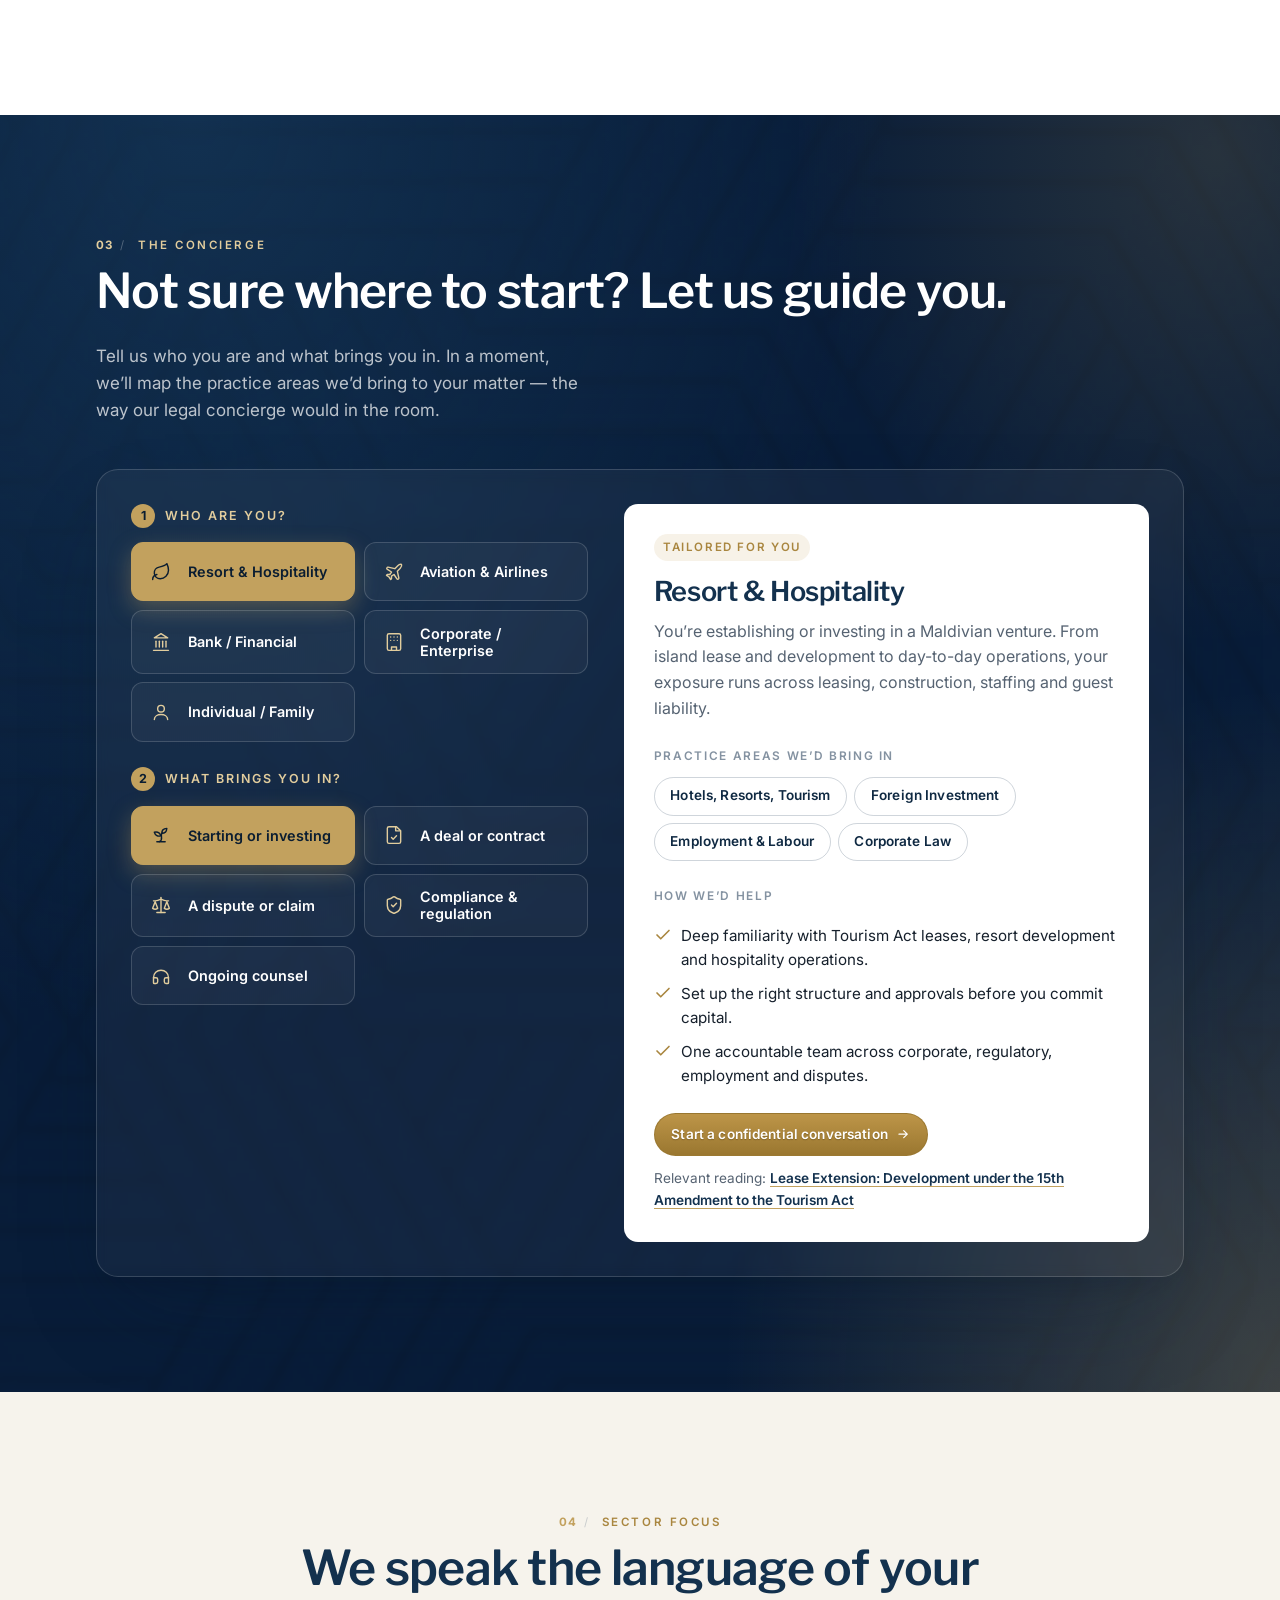
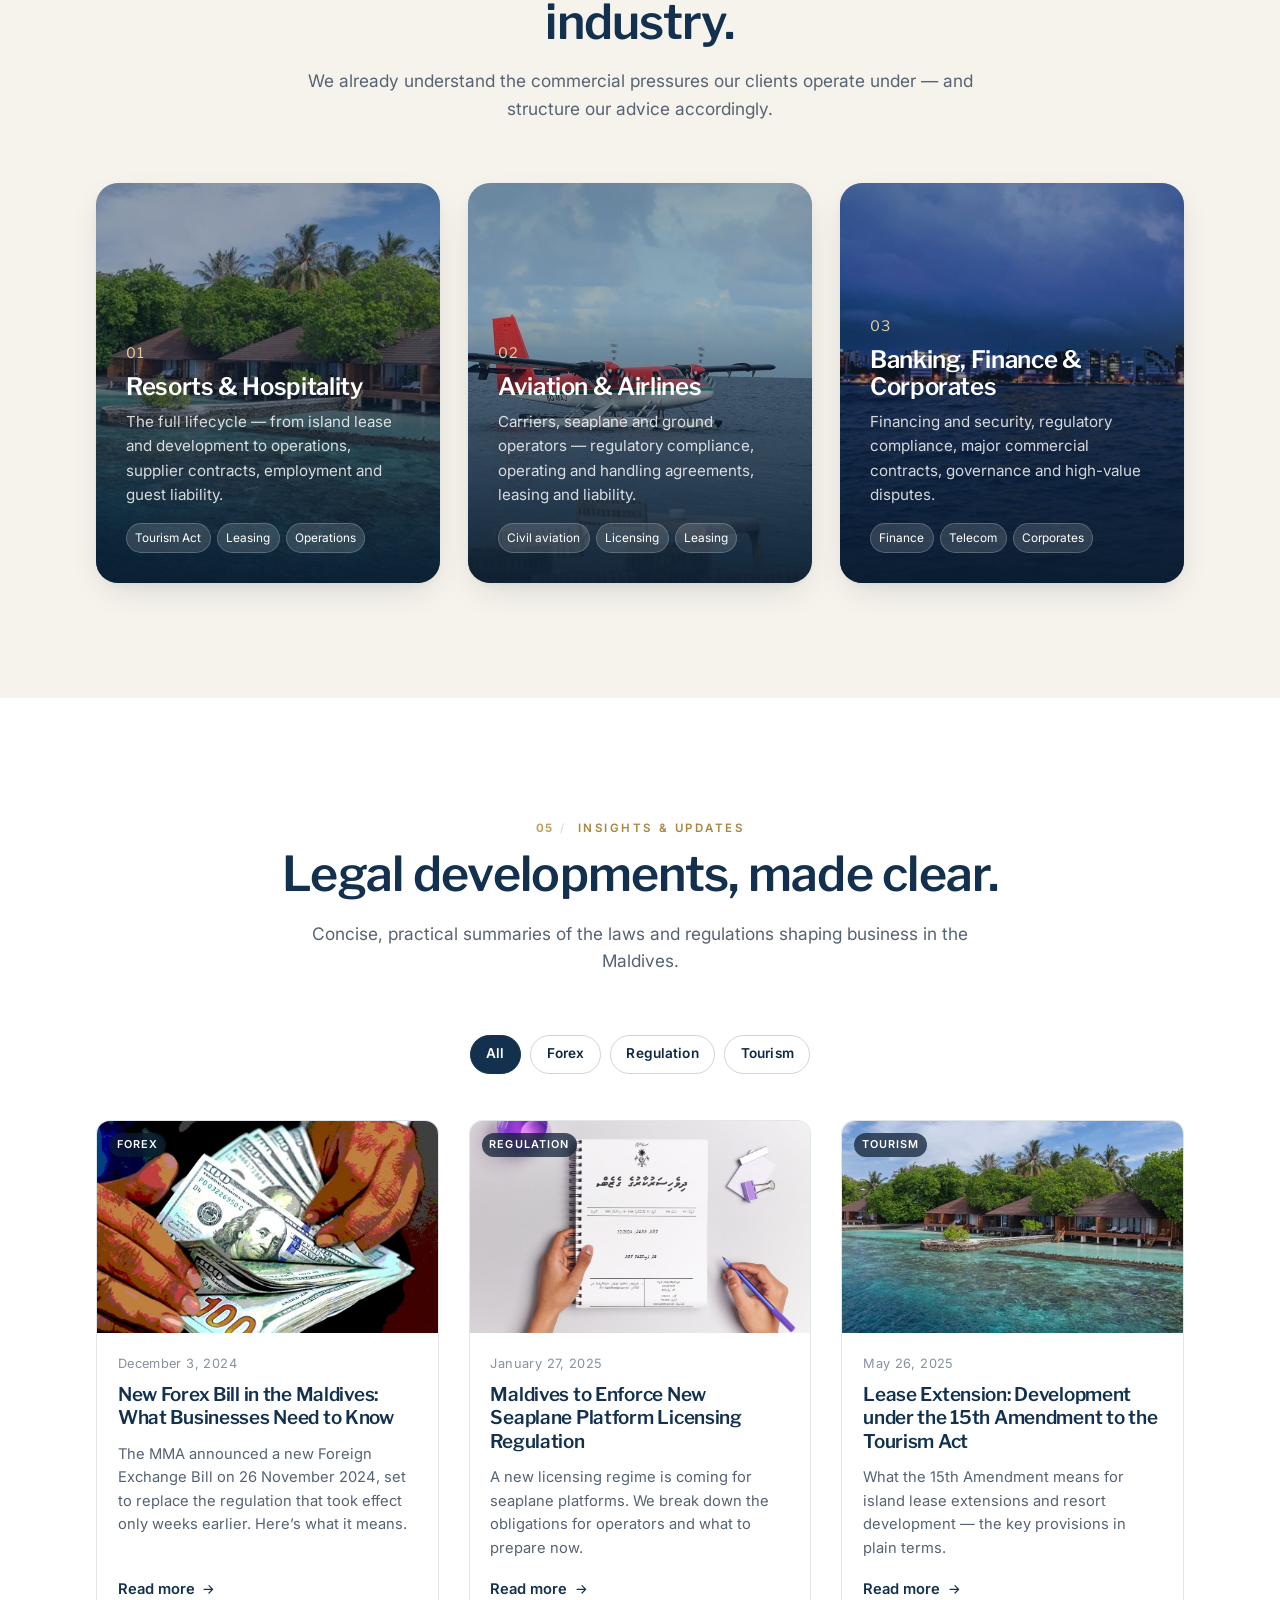
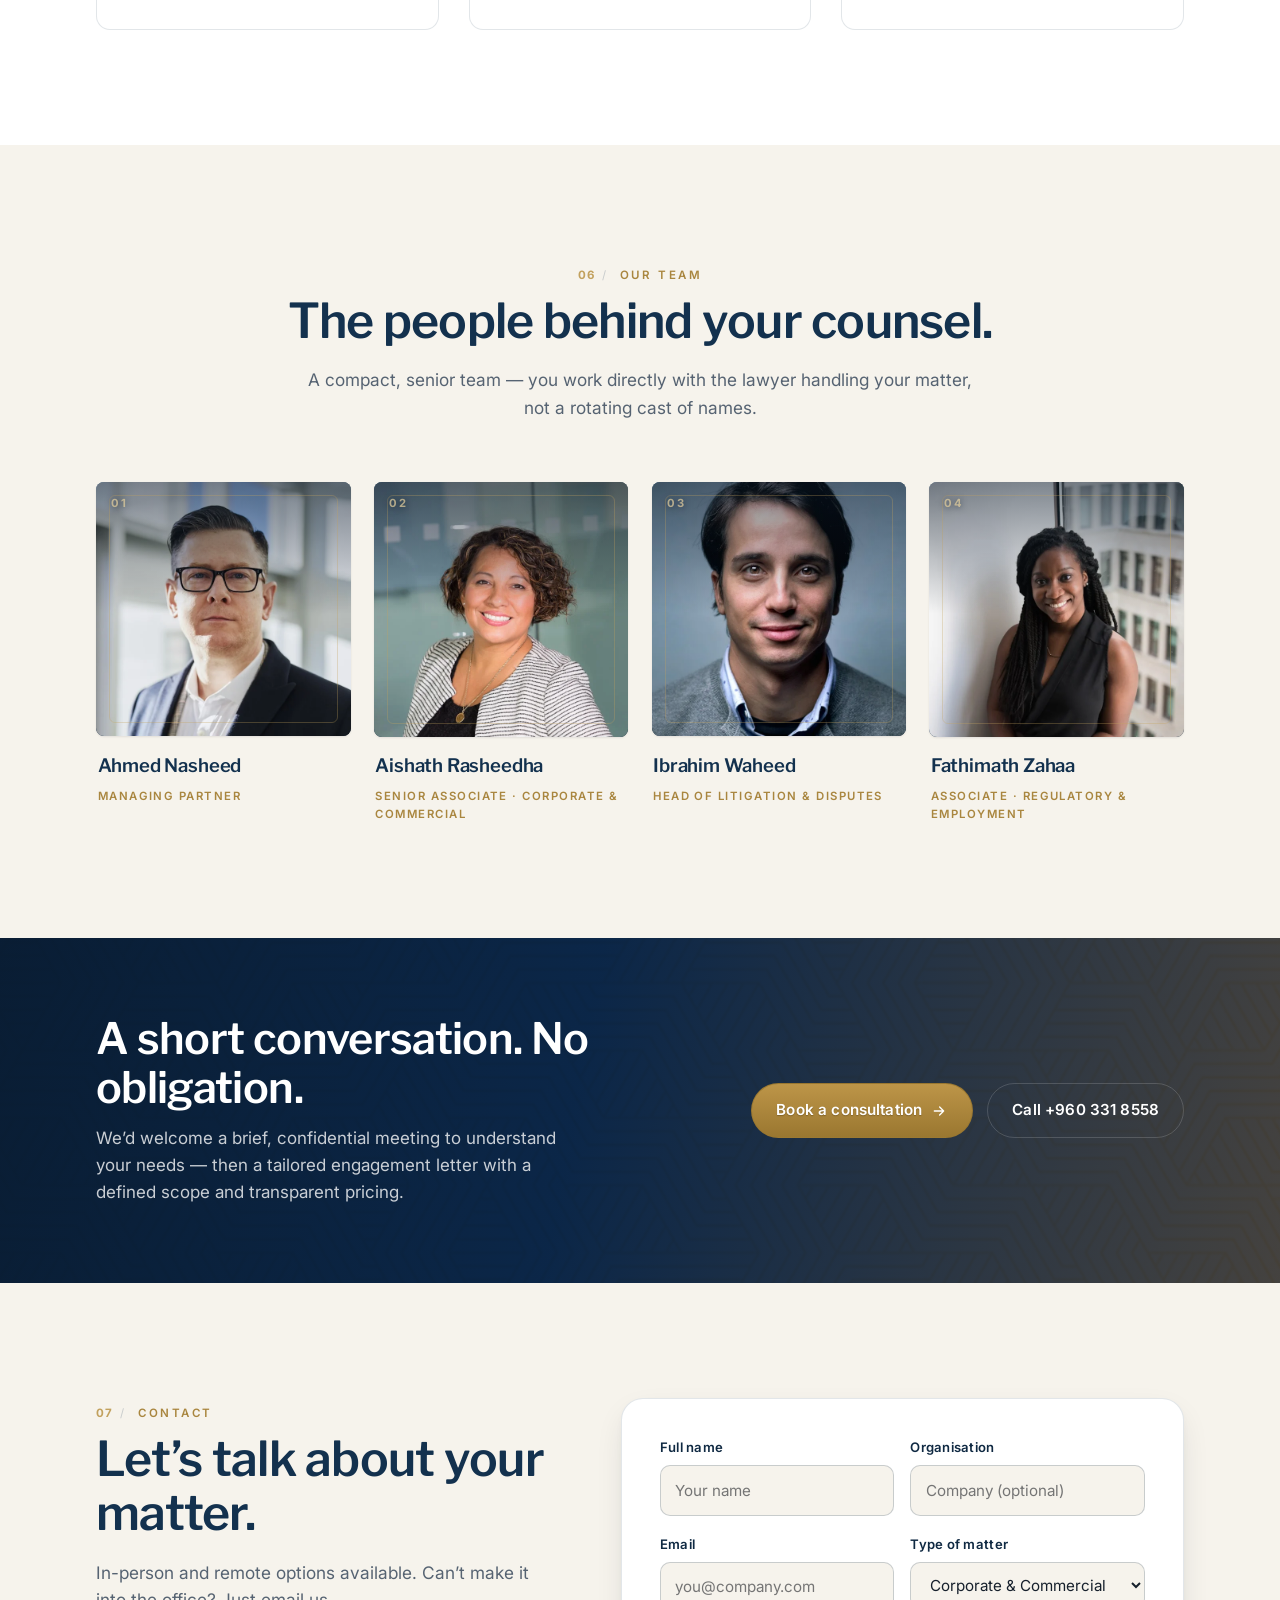
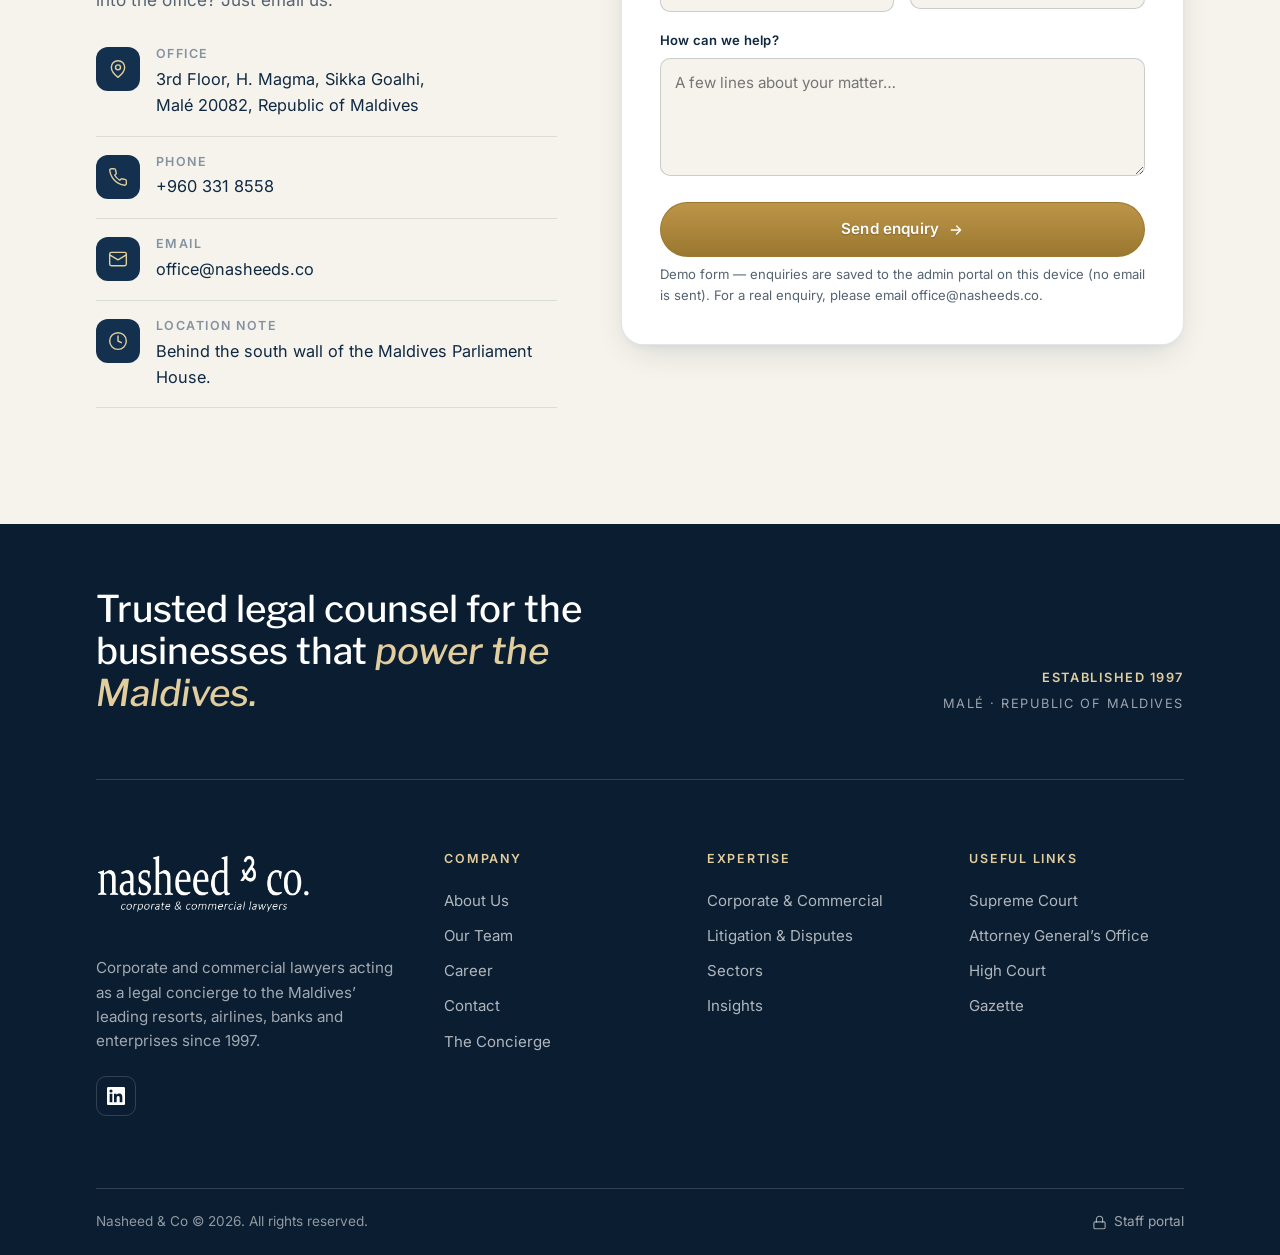
==== commit 8263d44e: "Hero pillar, real logo favicon, Maldives sector photos, team headshots - Favicon now the firm's cres" ====
--- a/index.html
+++ b/index.html
@@ -13,8 +13,8 @@
   <meta property="og:description" content="Trusted legal counsel for the businesses that power the Maldives. Corporate, commercial and litigation, since 1997." />
   <meta property="og:image" content="assets/img/banner.webp" />
 
-  <link rel="icon" type="image/webp" href="assets/img/logo-crest.webp" />
-  <link rel="apple-touch-icon" href="assets/img/logo-crest.webp" />
+  <link rel="icon" type="image/webp" href="assets/img/favicon.webp" />
+  <link rel="apple-touch-icon" href="assets/img/favicon.webp" />
 
   <link rel="preconnect" href="https://fonts.googleapis.com" />
   <link rel="preconnect" href="https://fonts.gstatic.com" crossorigin />
@@ -96,11 +96,38 @@
             </div>
           </div>
 
-          <aside class="hero__card">
-            <p class="kicker">The Firm</p>
-            <img class="hero__logo" src="assets/img/logo-primary.webp" alt="Nasheed & Co — corporate & commercial lawyers" />
-            <p>Corporate&nbsp;· Commercial&nbsp;· Litigation<br/>A legal concierge for every client.</p>
-            <div class="hero__badge"><b>Est. 1997</b><span>Malé, Maldives</span></div>
+          <aside class="hero__pillar" aria-hidden="true">
+            <span class="hero__pillar-glow"></span>
+            <svg class="pillar" viewBox="0 0 280 700" fill="none" xmlns="http://www.w3.org/2000/svg">
+              <defs>
+                <linearGradient id="pStone" x1="0" y1="0" x2="1" y2="0">
+                  <stop offset="0" stop-color="#f4eeda"/><stop offset=".4" stop-color="#e7d7ab"/>
+                  <stop offset=".72" stop-color="#ceb37e"/><stop offset="1" stop-color="#ac8a4d"/>
+                </linearGradient>
+                <linearGradient id="pSlab" x1="0" y1="0" x2="1" y2="0">
+                  <stop offset="0" stop-color="#f7f1de"/><stop offset=".5" stop-color="#ecddb3"/><stop offset="1" stop-color="#c0a067"/>
+                </linearGradient>
+              </defs>
+              <ellipse cx="140" cy="675" rx="122" ry="11" fill="#a9863f" opacity=".2"/>
+              <g stroke="#a9863f" stroke-width="2" stroke-linejoin="round">
+                <rect x="46" y="606" width="188" height="47" rx="3" fill="url(#pSlab)"/>
+                <rect x="63" y="586" width="154" height="11" rx="3" fill="url(#pStone)"/>
+                <rect x="54" y="581" width="172" height="27" rx="13" fill="url(#pStone)"/>
+                <path d="M80 132 Q75 360 73 579 L207 579 Q205 360 200 132 Z" fill="url(#pStone)"/>
+                <rect x="79" y="123" width="122" height="10" fill="url(#pSlab)"/>
+                <path d="M50 92 H230 L204 118 Q199 123 193 123 H87 Q81 123 76 118 Z" fill="url(#pStone)"/>
+                <rect x="48" y="68" width="184" height="25" rx="1" fill="url(#pSlab)"/>
+                <rect x="40" y="57" width="200" height="12" rx="2" fill="url(#pSlab)"/>
+              </g>
+              <g stroke="#9c7f45" stroke-width="1.4" stroke-linecap="round" opacity=".5">
+                <line x1="97" y1="141" x2="95" y2="569"/><line x1="115" y1="139" x2="114" y2="571"/>
+                <line x1="133" y1="138" x2="133" y2="572"/><line x1="147" y1="138" x2="147" y2="572"/>
+                <line x1="165" y1="139" x2="166" y2="571"/><line x1="183" y1="141" x2="185" y2="569"/>
+              </g>
+              <g stroke="#a9863f" stroke-width="1.2" opacity=".5"><path d="M84 114 H196"/><path d="M90 108 H190"/></g>
+              <line x1="101" y1="141" x2="99" y2="567" stroke="#fbf6e6" stroke-width="3" opacity=".35" stroke-linecap="round"/>
+              <text x="140" y="636" text-anchor="middle" font-family="'Libre Franklin', serif" font-size="16" letter-spacing="3" font-weight="600" fill="#8a6c32">MCMXCVII</text>
+            </svg>
           </aside>
         </div>
       </div>
@@ -337,7 +364,7 @@
           </article>
 
           <article class="sector reveal" data-d="1">
-            <div class="sector__img"><img src="assets/img/aviation.webp" alt="A floatplane at rest on the water" loading="lazy" /></div>
+            <div class="sector__img"><img src="assets/img/seaplane-mv.webp" alt="A Maldivian seaplane on the turquoise lagoon at a resort" loading="lazy" /></div>
             <div class="sector__body">
               <span class="sector__num">02</span>
               <h3>Aviation &amp; Airlines</h3>
@@ -347,7 +374,7 @@
           </article>
 
           <article class="sector reveal" data-d="2">
-            <div class="sector__img"><img src="assets/img/office.webp" alt="United States one hundred dollar notes" loading="lazy" /></div>
+            <div class="sector__img"><img src="assets/img/male-city.webp" alt="The Malé city skyline at dusk over the water — the Maldives' commercial capital" loading="lazy" /></div>
             <div class="sector__body">
               <span class="sector__num">03</span>
               <h3>Banking, Finance &amp; Corporates</h3>
@@ -430,9 +457,9 @@
 
         <div class="team__grid" id="teamGrid">
           <a class="member reveal" href="member.html?id=t1">
-            <div class="member__portrait">
+            <div class="member__portrait has-photo">
+              <img class="member__photo" src="assets/img/team-t1.webp" alt="Ahmed Nasheed" loading="lazy" />
               <span class="member__index">01</span>
-              <span class="member__mono">AN</span>
               <span class="member__cta">View profile <svg viewBox="0 0 24 24" fill="none" stroke="currentColor" stroke-width="2" stroke-linecap="round" stroke-linejoin="round"><path d="M5 12h14M13 6l6 6-6 6"/></svg></span>
             </div>
             <div class="member__info">
@@ -441,9 +468,9 @@
             </div>
           </a>
           <a class="member reveal" href="member.html?id=t2" data-d="1">
-            <div class="member__portrait">
+            <div class="member__portrait has-photo">
+              <img class="member__photo" src="assets/img/team-t2.webp" alt="Aishath Rasheedha" loading="lazy" />
               <span class="member__index">02</span>
-              <span class="member__mono">AR</span>
               <span class="member__cta">View profile <svg viewBox="0 0 24 24" fill="none" stroke="currentColor" stroke-width="2" stroke-linecap="round" stroke-linejoin="round"><path d="M5 12h14M13 6l6 6-6 6"/></svg></span>
             </div>
             <div class="member__info">
@@ -452,9 +479,9 @@
             </div>
           </a>
           <a class="member reveal" href="member.html?id=t3" data-d="2">
-            <div class="member__portrait">
+            <div class="member__portrait has-photo">
+              <img class="member__photo" src="assets/img/team-t3.webp" alt="Ibrahim Waheed" loading="lazy" />
               <span class="member__index">03</span>
-              <span class="member__mono">IW</span>
               <span class="member__cta">View profile <svg viewBox="0 0 24 24" fill="none" stroke="currentColor" stroke-width="2" stroke-linecap="round" stroke-linejoin="round"><path d="M5 12h14M13 6l6 6-6 6"/></svg></span>
             </div>
             <div class="member__info">
@@ -463,9 +490,9 @@
             </div>
           </a>
           <a class="member reveal" href="member.html?id=t4" data-d="3">
-            <div class="member__portrait">
+            <div class="member__portrait has-photo">
+              <img class="member__photo" src="assets/img/team-t4.webp" alt="Fathimath Zahaa" loading="lazy" />
               <span class="member__index">04</span>
-              <span class="member__mono">FZ</span>
               <span class="member__cta">View profile <svg viewBox="0 0 24 24" fill="none" stroke="currentColor" stroke-width="2" stroke-linecap="round" stroke-linejoin="round"><path d="M5 12h14M13 6l6 6-6 6"/></svg></span>
             </div>
             <div class="member__info">
--- a/assets/css/styles.css
+++ b/assets/css/styles.css
@@ -280,35 +280,21 @@
 .hero__meta b{ display:block; font-family:var(--serif); font-size:1.5rem; color:#fff; font-weight:500; }
 
 /* Hero crest card */
-.hero__card{
-  position:relative; border-radius:var(--r-lg);
-  background:linear-gradient(180deg, rgba(255,255,255,.09), rgba(255,255,255,.03));
-  border:1px solid var(--line-light);
-  padding:clamp(28px,4vw,44px); text-align:center;
-  padding-bottom:clamp(60px,7vw,72px); /* clearance so the Est. badge never overlaps the text */
-  box-shadow:var(--shadow-lg);
-  backdrop-filter:blur(4px);
-}
-.hero__card::before{
-  content:""; position:absolute; inset:12px; border:1px solid rgba(194,161,94,.35); border-radius:calc(var(--r-lg) - 8px); pointer-events:none;
-}
-.hero__logo{ width:min(268px,82%); height:auto; margin:.5rem auto 1.15rem; filter:brightness(0) invert(1); }
-.hero__card p{ color:rgba(255,255,255,.72); font-size:.95rem; }
-.hero__card .kicker{ font-family:var(--sans); font-size:.68rem; letter-spacing:.3em; text-transform:uppercase; color:var(--gold-soft); }
-.hero__badge{
-  position:absolute; right:-14px; bottom:-14px;
-  background:linear-gradient(180deg, #bd9548 0%, #9a7730 100%); color:#fff;
-  border-radius:14px; padding:.7rem 1rem; text-align:left;
-  box-shadow:var(--shadow-md); line-height:1.1;
-  text-shadow:0 1px 1px rgba(60,44,10,.35);
-}
-.hero__badge b{ display:block; font-family:var(--serif); font-size:1.35rem; font-weight:600; color:#fff; }
-.hero__badge span{ font-size:.66rem; letter-spacing:.14em; text-transform:uppercase; font-weight:600; color:rgba(255,255,255,.85); }
+/* Hero — Roman column ("pillar of law") */
+.hero__pillar{ position:relative; display:grid; place-items:center; min-width:0; }
+.hero__pillar-glow{
+  position:absolute; z-index:0; width:84%; height:80%; left:50%; top:53%; transform:translate(-50%,-50%);
+  background:radial-gradient(closest-side, rgba(194,161,94,.30), rgba(194,161,94,0) 72%);
+  pointer-events:none;
+}
+.pillar{
+  position:relative; z-index:1; width:auto; height:clamp(360px,42vw,556px);
+  filter:drop-shadow(0 28px 42px rgba(6,17,30,.55));
+}
 
 @media (max-width:860px){
   .hero__grid{ grid-template-columns:1fr; }
-  .hero__card{ order:-1; max-width:420px; margin-inline:auto; width:100%; }
-  .hero__badge{ right:10px; bottom:-12px; }
+  .hero__pillar{ display:none; }
 }
 
 /* =========================================================
@@ -521,10 +507,22 @@
   transition:transform .5s var(--ease);
 }
 .member:hover .member__mono{ transform:scale(1.07); }
+/* photo fill */
+.member__photo{
+  position:absolute; inset:0; z-index:0; width:100%; height:100%;
+  object-fit:cover; object-position:center 22%;
+  transition:transform .6s var(--ease), filter .45s var(--ease);
+}
+.member:hover .member__photo{ transform:scale(1.05); }
+/* darken toward the top so the index stays legible over any photo */
+.member__portrait.has-photo::after{
+  right:auto; bottom:auto; inset:0; width:100%; height:52%; z-index:1; border:0; border-radius:0; transform:none;
+  background:linear-gradient(to bottom, rgba(9,24,41,.5), transparent);
+}
 .member__index{
   position:absolute; top:13px; left:15px; z-index:3;
   font-family:var(--sans); font-size:.7rem; font-weight:700; letter-spacing:.18em;
-  color:rgba(226,205,157,.55);
+  color:rgba(226,205,157,.72); text-shadow:0 1px 6px rgba(8,22,38,.55);
 }
 .member__cta{
   position:absolute; left:0; right:0; bottom:0; z-index:3;
@@ -565,9 +563,10 @@
 
 .profile__badge{ display:inline-block; font-size:.66rem; font-weight:700; letter-spacing:.2em; text-transform:uppercase; color:var(--gold-deep); margin-bottom:1.1rem; }
 .profile__head{ display:flex; align-items:center; gap:1.1rem; }
-.profile__av{ width:104px; height:104px; border-radius:20px; flex-shrink:0; display:grid; place-items:center;
+.profile__av{ width:104px; height:104px; border-radius:20px; flex-shrink:0; overflow:hidden; display:grid; place-items:center;
   font-family:var(--serif); font-weight:600; font-size:2.2rem; letter-spacing:.02em; color:var(--gold-soft);
   background:linear-gradient(155deg, var(--navy-600), var(--navy-900)); box-shadow:inset 0 0 0 1px rgba(194,161,94,.5), 0 16px 32px -16px rgba(10,29,49,.5); }
+.profile__av img{ width:100%; height:100%; object-fit:cover; object-position:center 22%; display:block; }
 .profile__role{ font-size:.74rem; font-weight:600; letter-spacing:.12em; text-transform:uppercase; color:var(--gold-deep); }
 .profile__name{ font-size:clamp(1.5rem,3vw,2rem); color:var(--navy); margin-top:.15rem; }
 .profile__meta{ display:flex; flex-wrap:wrap; gap:.4rem 1.1rem; margin-top:.6rem; font-size:.82rem; color:var(--muted); }
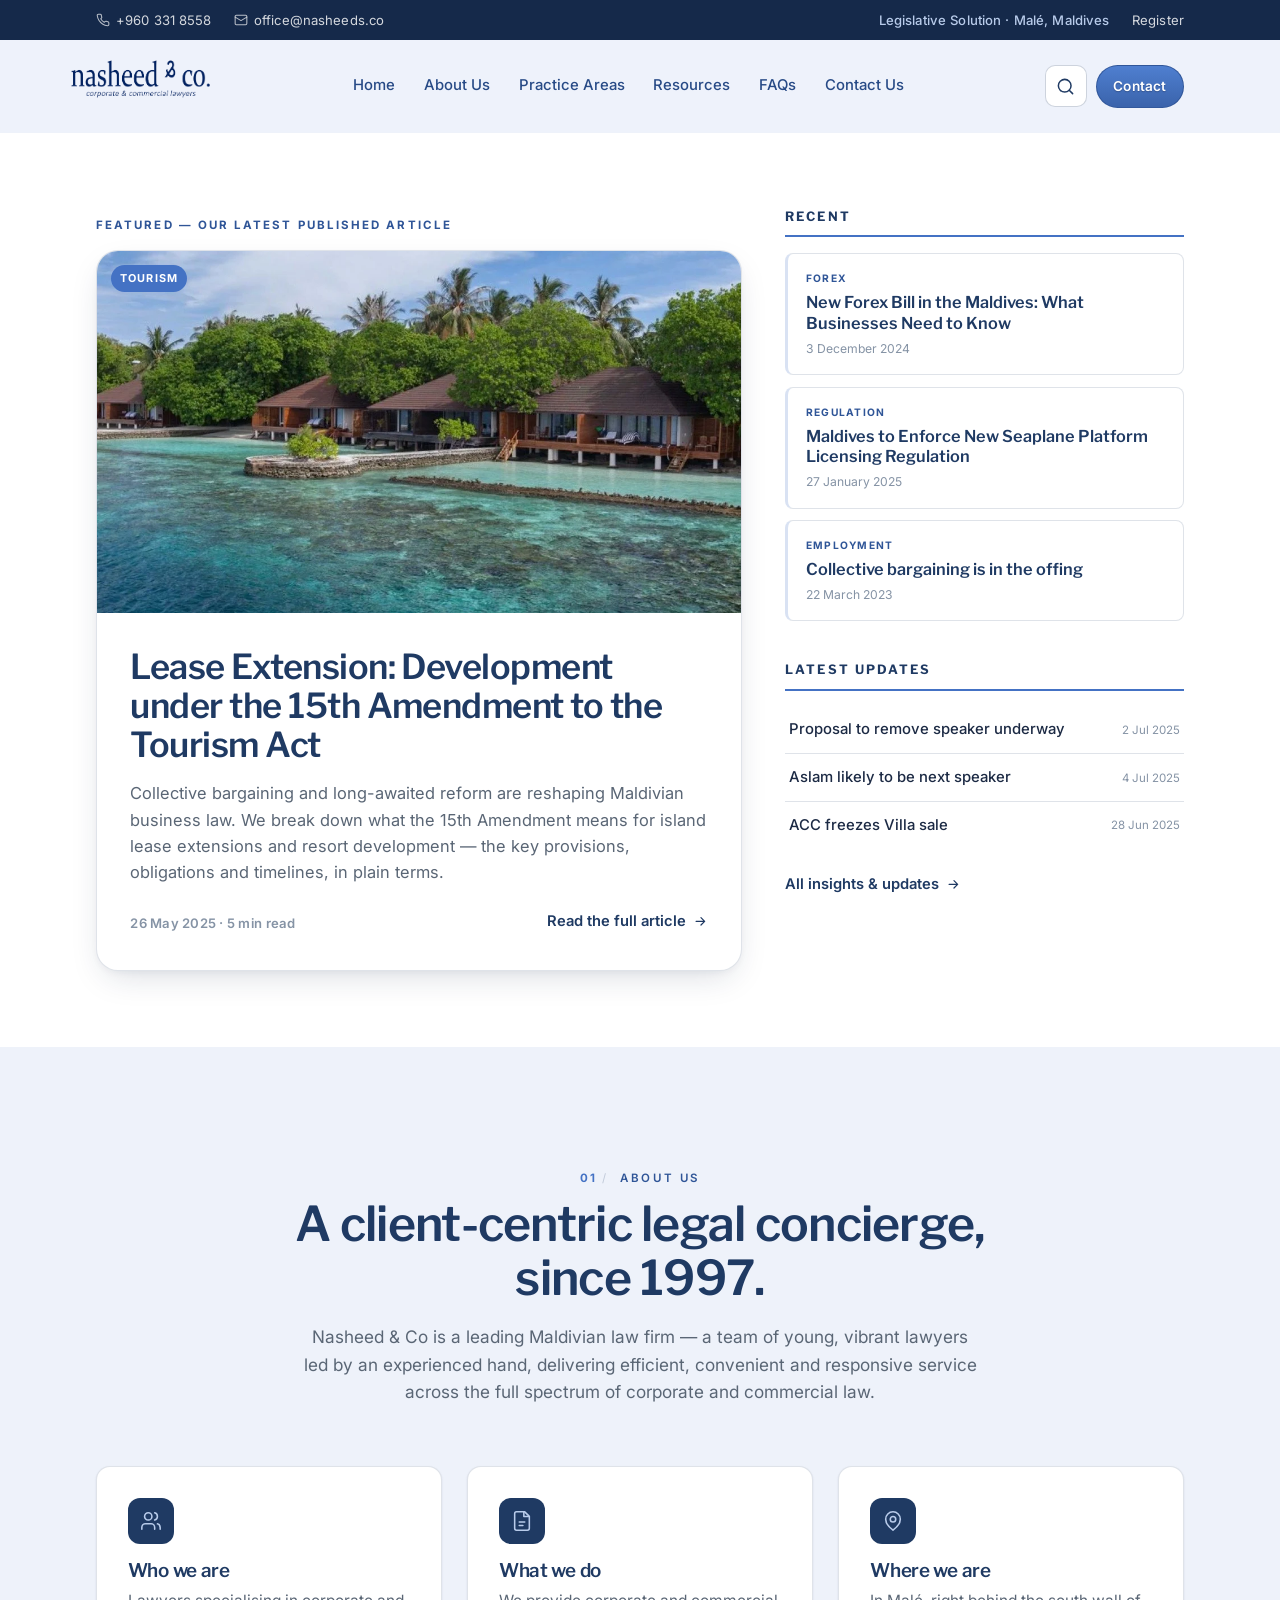
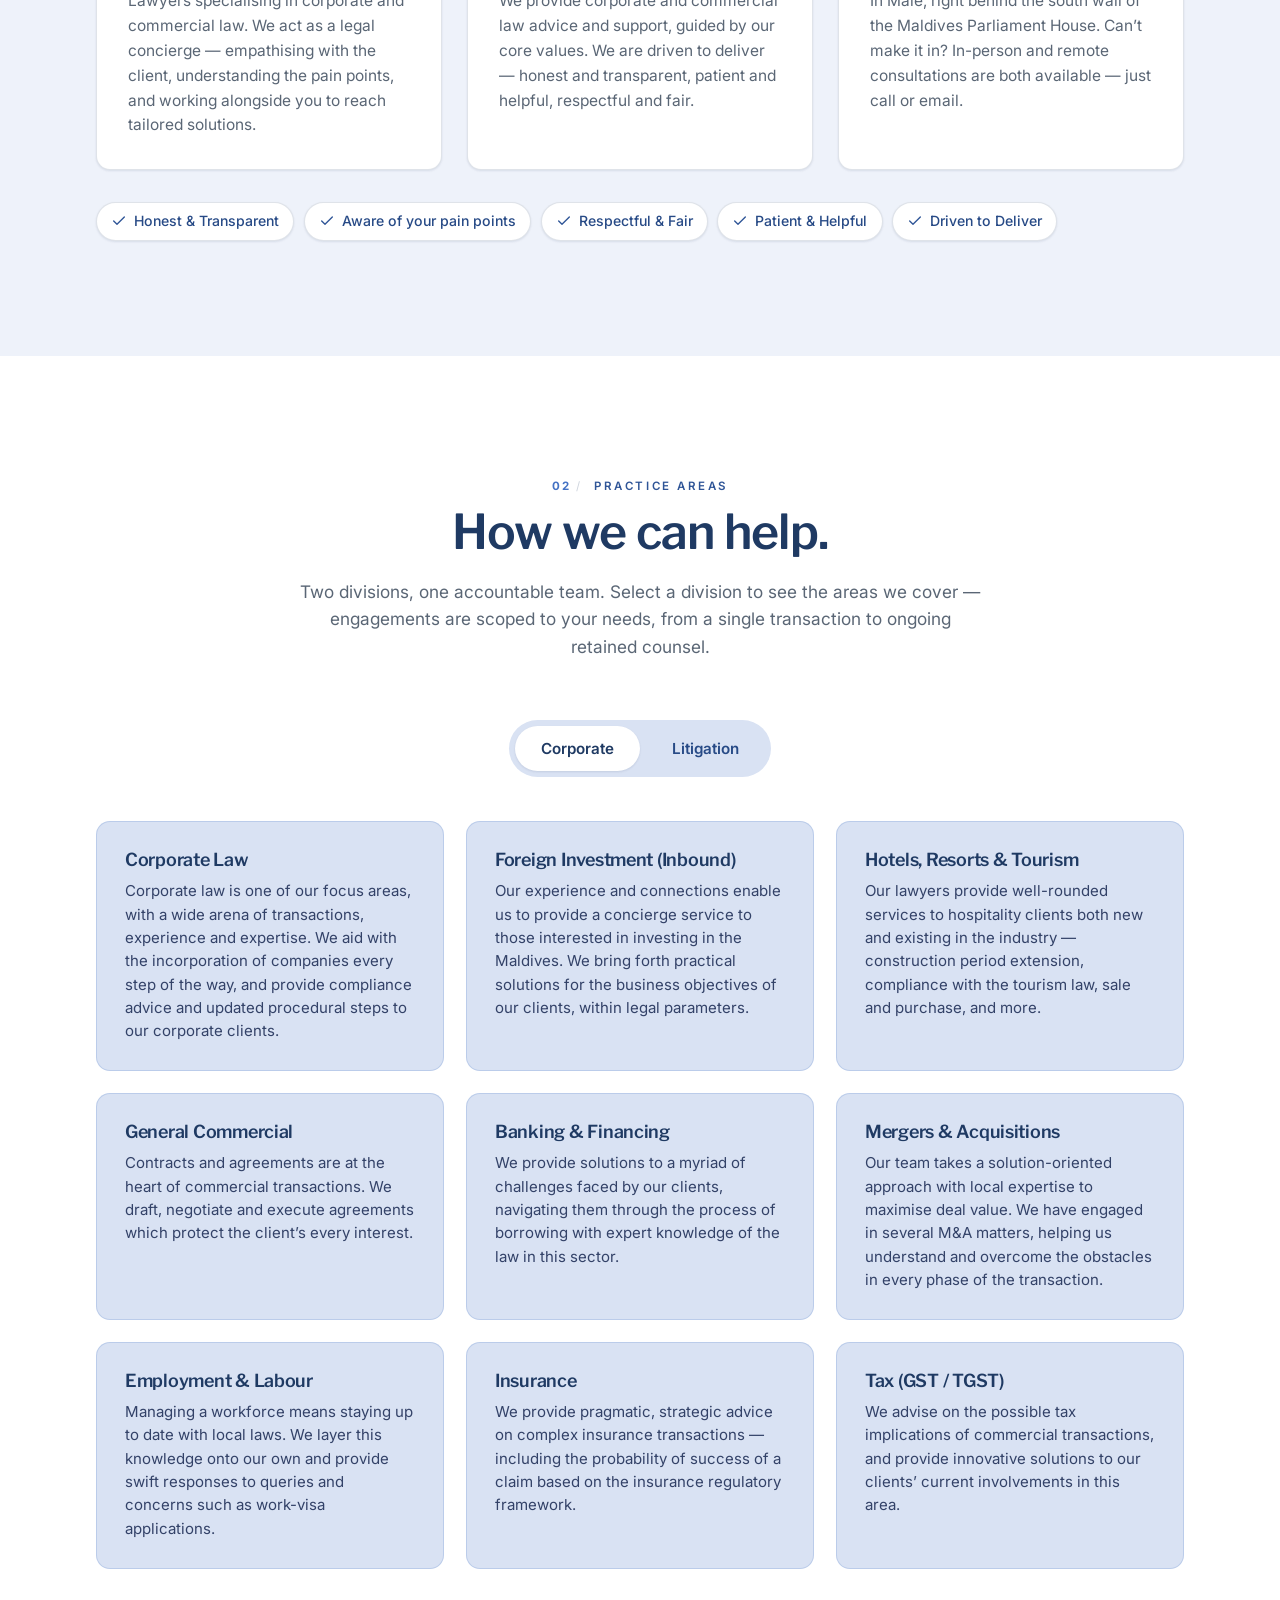
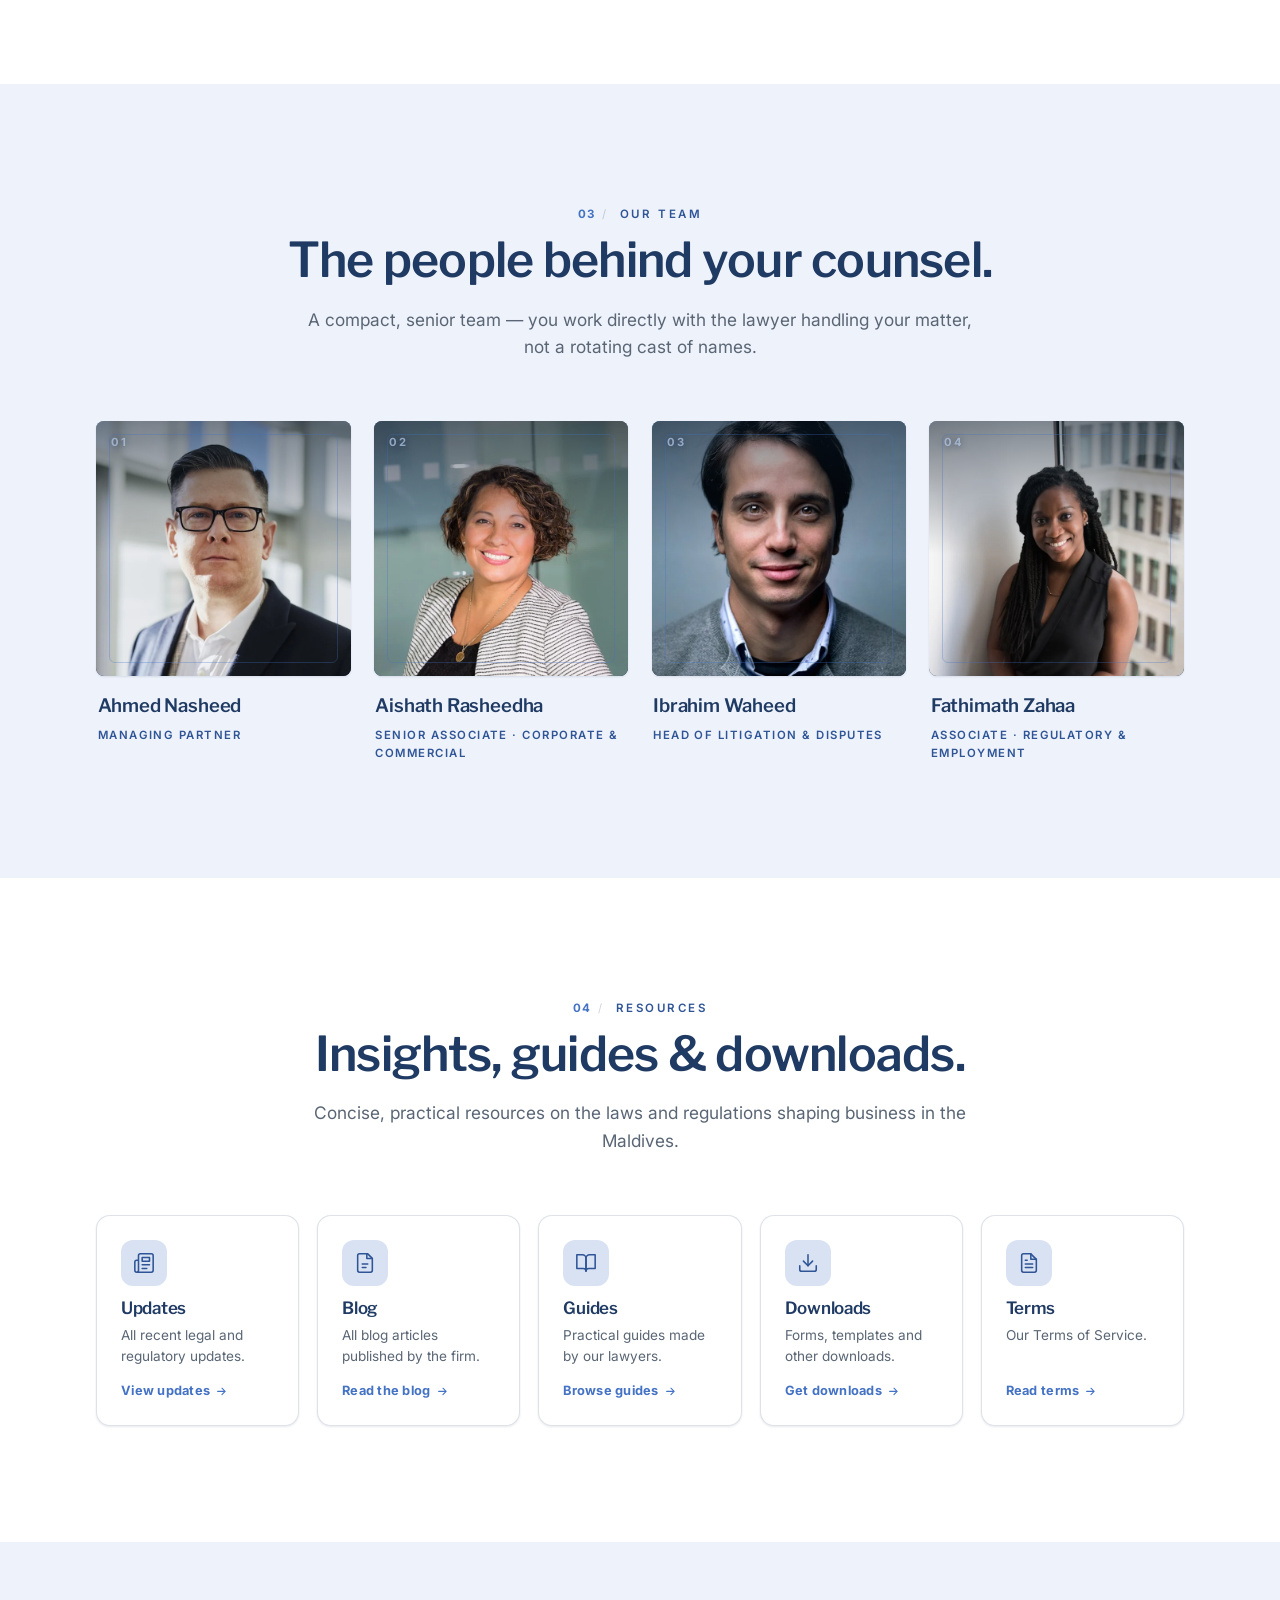
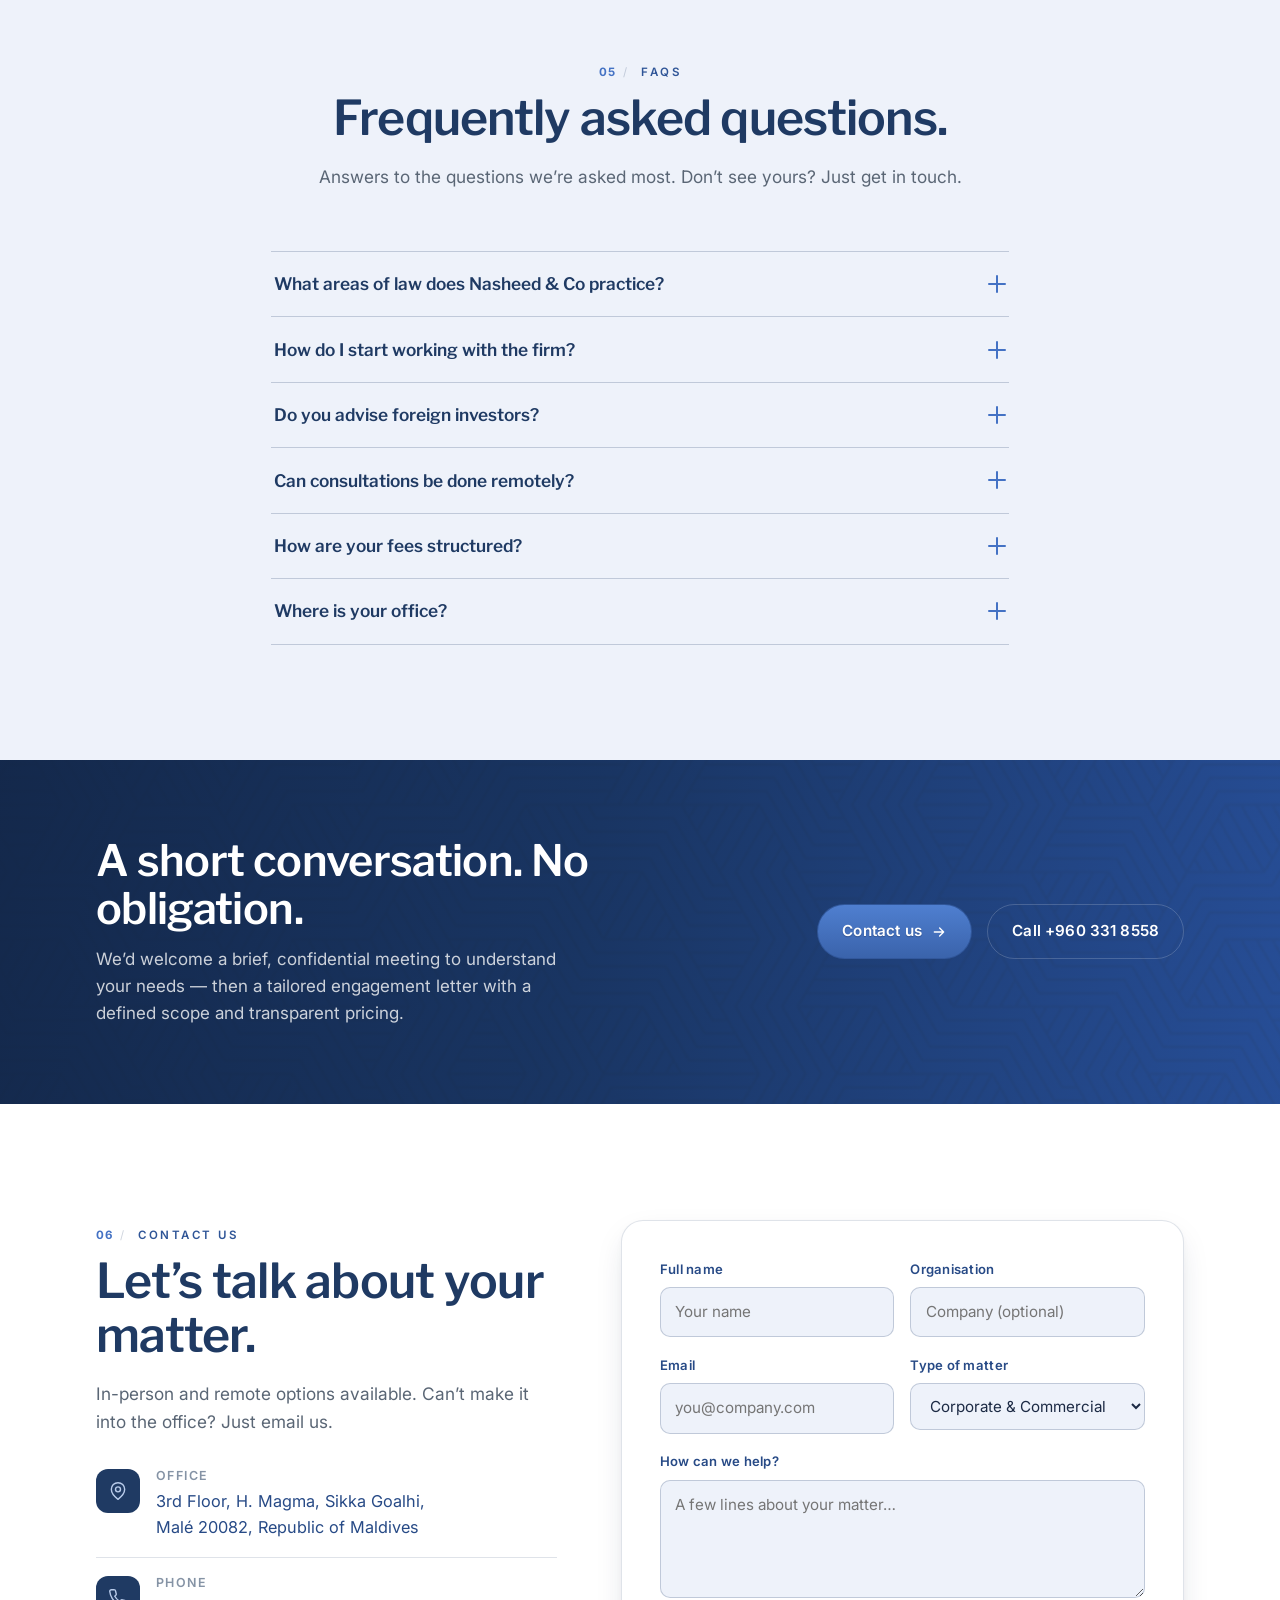
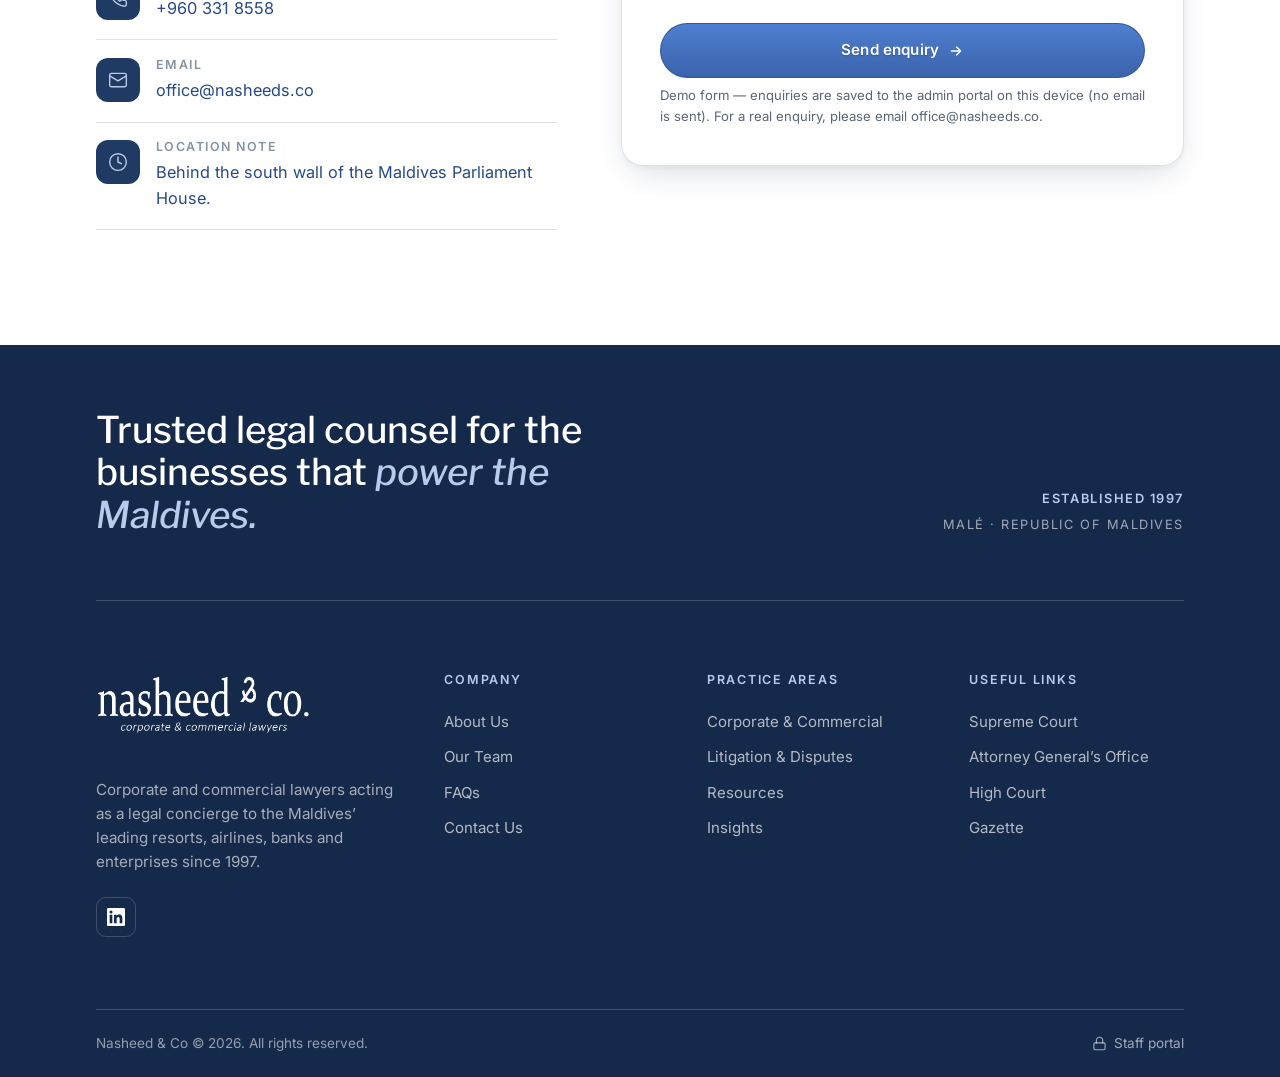
==== commit 8b305687: "Fix review findings on blog-first blue redesign - Search now reveals Litigation practice cards (stri" ====
--- a/index.html
+++ b/index.html
@@ -4,13 +4,13 @@
   <meta charset="UTF-8" />
   <meta name="viewport" content="width=device-width, initial-scale=1.0" />
   <title>Nasheed &amp; Co — Corporate &amp; Commercial Law, Maldives</title>
-  <meta name="description" content="Nasheed & Co is a Malé-based corporate and commercial law firm advising the Maldives' leading resorts, airlines, banks and enterprises since 1997. A legal concierge for your business." />
-  <meta name="theme-color" content="#0a1d31" />
+  <meta name="description" content="Nasheed & Co is a Malé-based corporate and commercial law firm. Read our latest legal insights and updates, and explore our practice areas — corporate, commercial and litigation, since 1997." />
+  <meta name="theme-color" content="#15294a" />
 
   <!-- Open Graph -->
   <meta property="og:type" content="website" />
   <meta property="og:title" content="Nasheed & Co — Corporate & Commercial Law, Maldives" />
-  <meta property="og:description" content="Trusted legal counsel for the businesses that power the Maldives. Corporate, commercial and litigation, since 1997." />
+  <meta property="og:description" content="Legal insights and trusted counsel for the businesses that power the Maldives. Corporate, commercial and litigation, since 1997." />
   <meta property="og:image" content="assets/img/banner.webp" />
 
   <link rel="icon" type="image/webp" href="assets/img/favicon.webp" />
@@ -53,395 +53,169 @@
       </a>
 
       <nav class="nav__links" id="navLinks" aria-label="Primary">
-        <a href="#about">About</a>
-        <a href="#expertise">Expertise</a>
-        <a href="#concierge">Concierge</a>
-        <a href="#sectors">Sectors</a>
-        <a href="#insights">Insights</a>
-        <a href="#team">Team</a>
-        <a href="#contact">Contact</a>
-        <a class="btn btn--gold btn--sm nav__cta-mobile" href="#contact">Book a consultation</a>
+        <a href="#home">Home</a>
+        <a href="#about">About Us</a>
+        <a href="#practice">Practice Areas</a>
+        <a href="#resources">Resources</a>
+        <a href="#faqs">FAQs</a>
+        <a href="#contact">Contact Us</a>
+        <a class="btn btn--gold btn--sm nav__cta-mobile" href="#contact">Contact</a>
       </nav>
 
       <div class="nav__actions">
-        <a class="btn btn--gold btn--sm nav__cta-desktop" href="#contact">Book a consultation</a>
+        <button class="nav__search" id="navSearch" aria-label="Search the site" aria-expanded="false" aria-controls="searchBar">
+          <svg viewBox="0 0 24 24" fill="none" stroke="currentColor" stroke-width="1.9" stroke-linecap="round" stroke-linejoin="round"><circle cx="11" cy="11" r="8"/><path d="m21 21-4.3-4.3"/></svg>
+        </button>
+        <a class="btn btn--gold btn--sm nav__cta-desktop" href="#contact">Contact</a>
         <button class="nav__toggle" id="navToggle" aria-label="Open menu" aria-expanded="false" aria-controls="navLinks">
           <span></span><span></span><span></span>
         </button>
       </div>
     </div>
+    <div class="nav__search-bar" id="searchBar" hidden>
+      <div class="wrap nav__search-inner">
+        <svg viewBox="0 0 24 24" fill="none" stroke="currentColor" stroke-width="1.9" stroke-linecap="round" stroke-linejoin="round"><circle cx="11" cy="11" r="8"/><path d="m21 21-4.3-4.3"/></svg>
+        <input type="search" id="searchInput" placeholder="Search practice areas, insights, resources…" aria-label="Search the site" />
+        <button class="nav__search-close" id="searchClose" aria-label="Close search">
+          <svg viewBox="0 0 24 24" fill="none" stroke="currentColor" stroke-width="2" stroke-linecap="round" stroke-linejoin="round"><path d="M18 6 6 18M6 6l12 12"/></svg>
+        </button>
+      </div>
+    </div>
     <div class="nav__scrim" id="navScrim" aria-hidden="true"></div>
   </header>
 
   <main id="main">
-    <!-- ================= Hero ================= -->
-    <section class="hero">
-      <div class="hero__bg"><img src="assets/img/banner.webp" alt="" aria-hidden="true" /></div>
-      <div class="wrap hero__inner">
-        <div class="hero__grid">
-          <div class="hero__content">
-            <span class="eyebrow eyebrow--light">Corporate &amp; Commercial Law · Maldives</span>
-            <h1 class="hero__title">Legal counsel the Maldives’ <em>leading businesses</em> rely on.</h1>
-            <p class="hero__lead">Nasheed &amp; Co is a Malé-based corporate and commercial law firm. Since 1997 we have acted as a legal concierge to resorts, airlines, banks and enterprises — anticipating risk, protecting every contract, and freeing you to grow.</p>
-            <div class="hero__cta">
-              <a class="btn btn--gold" href="#contact">Book a consultation
-                <svg viewBox="0 0 24 24" fill="none" stroke="currentColor" stroke-width="2" stroke-linecap="round" stroke-linejoin="round"><path d="M5 12h14M13 6l6 6-6 6"/></svg>
-              </a>
-              <a class="btn btn--on-navy" href="#concierge">Find your counsel</a>
-            </div>
-            <div class="hero__meta">
-              <div><b>1997</b>Established</div>
-              <div><b>18</b>Practice areas</div>
-              <div><b>Malé</b>Republic of Maldives</div>
-            </div>
-          </div>
-
-          <aside class="hero__pillar" aria-hidden="true">
-            <span class="hero__pillar-glow"></span>
-            <svg class="pillar" viewBox="0 0 280 700" fill="none" xmlns="http://www.w3.org/2000/svg">
-              <defs>
-                <linearGradient id="pStone" x1="0" y1="0" x2="1" y2="0">
-                  <stop offset="0" stop-color="#f4eeda"/><stop offset=".4" stop-color="#e7d7ab"/>
-                  <stop offset=".72" stop-color="#ceb37e"/><stop offset="1" stop-color="#ac8a4d"/>
-                </linearGradient>
-                <linearGradient id="pSlab" x1="0" y1="0" x2="1" y2="0">
-                  <stop offset="0" stop-color="#f7f1de"/><stop offset=".5" stop-color="#ecddb3"/><stop offset="1" stop-color="#c0a067"/>
-                </linearGradient>
-              </defs>
-              <ellipse cx="140" cy="675" rx="122" ry="11" fill="#a9863f" opacity=".2"/>
-              <g stroke="#a9863f" stroke-width="2" stroke-linejoin="round">
-                <rect x="46" y="606" width="188" height="47" rx="3" fill="url(#pSlab)"/>
-                <rect x="63" y="586" width="154" height="11" rx="3" fill="url(#pStone)"/>
-                <rect x="54" y="581" width="172" height="27" rx="13" fill="url(#pStone)"/>
-                <path d="M80 132 Q75 360 73 579 L207 579 Q205 360 200 132 Z" fill="url(#pStone)"/>
-                <rect x="79" y="123" width="122" height="10" fill="url(#pSlab)"/>
-                <path d="M50 92 H230 L204 118 Q199 123 193 123 H87 Q81 123 76 118 Z" fill="url(#pStone)"/>
-                <rect x="48" y="68" width="184" height="25" rx="1" fill="url(#pSlab)"/>
-                <rect x="40" y="57" width="200" height="12" rx="2" fill="url(#pSlab)"/>
-              </g>
-              <g stroke="#9c7f45" stroke-width="1.4" stroke-linecap="round" opacity=".5">
-                <line x1="97" y1="141" x2="95" y2="569"/><line x1="115" y1="139" x2="114" y2="571"/>
-                <line x1="133" y1="138" x2="133" y2="572"/><line x1="147" y1="138" x2="147" y2="572"/>
-                <line x1="165" y1="139" x2="166" y2="571"/><line x1="183" y1="141" x2="185" y2="569"/>
-              </g>
-              <g stroke="#a9863f" stroke-width="1.2" opacity=".5"><path d="M84 114 H196"/><path d="M90 108 H190"/></g>
-              <line x1="101" y1="141" x2="99" y2="567" stroke="#fbf6e6" stroke-width="3" opacity=".35" stroke-linecap="round"/>
-              <text x="140" y="636" text-anchor="middle" font-family="'Libre Franklin', serif" font-size="16" letter-spacing="3" font-weight="600" fill="#8a6c32">MCMXCVII</text>
-            </svg>
+    <!-- ================= Featured / blog-first ================= -->
+    <section class="section feature" id="home">
+      <div class="wrap">
+        <div class="feature__grid">
+          <!-- Featured (latest) post -->
+          <article class="feature__main reveal">
+            <span class="feature__label">Featured — our latest published article</span>
+            <a class="feature__card" href="https://www.nasheeds.co/blog/lease-extension-development-under-the-15th-amendment-to-the-tourism-act" target="_blank" rel="noopener">
+              <div class="feature__media">
+                <span class="feature__cat">Tourism</span>
+                <img src="assets/img/img-4610.webp" alt="Maldivian resort water villas over a turquoise lagoon" />
+              </div>
+              <div class="feature__body">
+                <h1 class="feature__title">Lease Extension: Development under the 15th Amendment to the Tourism Act</h1>
+                <p class="feature__excerpt">Collective bargaining and long-awaited reform are reshaping Maldivian business law. We break down what the 15th Amendment means for island lease extensions and resort development — the key provisions, obligations and timelines, in plain terms.</p>
+                <div class="feature__foot">
+                  <span class="feature__meta">26 May 2025 · 5 min read</span>
+                  <span class="textlink">Read the full article
+                    <svg viewBox="0 0 24 24" fill="none" stroke="currentColor" stroke-width="2" stroke-linecap="round" stroke-linejoin="round"><path d="M5 12h14M13 6l6 6-6 6"/></svg>
+                  </span>
+                </div>
+              </div>
+            </a>
+          </article>
+
+          <!-- Recent + Latest sidebar -->
+          <aside class="feed reveal" data-d="1" aria-label="Recent and latest posts">
+            <h2 class="feed__h">Recent</h2>
+            <a class="feed__card" href="https://www.nasheeds.co/blog/new-forex-bill-in-the-maldives-what-businesses-need-to-know" target="_blank" rel="noopener">
+              <span class="feed__cat">Forex</span>
+              <span class="feed__title">New Forex Bill in the Maldives: What Businesses Need to Know</span>
+              <span class="feed__date">3 December 2024</span>
+            </a>
+            <a class="feed__card" href="https://www.nasheeds.co/news/maldives-to-enforce-new-seaplane-platform-licensing-regulation" target="_blank" rel="noopener">
+              <span class="feed__cat">Regulation</span>
+              <span class="feed__title">Maldives to Enforce New Seaplane Platform Licensing Regulation</span>
+              <span class="feed__date">27 January 2025</span>
+            </a>
+            <a class="feed__card" href="https://www.nasheeds.co/blog" target="_blank" rel="noopener">
+              <span class="feed__cat">Employment</span>
+              <span class="feed__title">Collective bargaining is in the offing</span>
+              <span class="feed__date">22 March 2023</span>
+            </a>
+
+            <h2 class="feed__h feed__h--latest">Latest updates</h2>
+            <ul class="newslist">
+              <li><a href="https://www.nasheeds.co/news" target="_blank" rel="noopener"><span>Proposal to remove speaker underway</span><em>2 Jul 2025</em></a></li>
+              <li><a href="https://www.nasheeds.co/news" target="_blank" rel="noopener"><span>Aslam likely to be next speaker</span><em>4 Jul 2025</em></a></li>
+              <li><a href="https://www.nasheeds.co/news" target="_blank" rel="noopener"><span>ACC freezes Villa sale</span><em>28 Jun 2025</em></a></li>
+            </ul>
+
+            <a class="feed__all textlink" href="#resources">All insights &amp; updates
+              <svg viewBox="0 0 24 24" fill="none" stroke="currentColor" stroke-width="2" stroke-linecap="round" stroke-linejoin="round"><path d="M5 12h14M13 6l6 6-6 6"/></svg>
+            </a>
           </aside>
         </div>
       </div>
     </section>
 
-    <!-- ================= Credibility bar (sliding marquee) ================= -->
-    <section class="credbar" aria-label="Sectors we serve">
-      <div class="wrap credbar__inner">
-        <span class="credbar__label">Trusted across</span>
-        <div class="credbar__marquee">
-          <div class="credbar__track">
-            <ul class="credbar__group">
-              <li>Resorts &amp; Hospitality</li>
-              <li>Aviation</li>
-              <li>Banking &amp; Finance</li>
-              <li>Telecom</li>
-              <li>Insurance</li>
-              <li>Corporates</li>
-            </ul>
-            <ul class="credbar__group" aria-hidden="true">
-              <li>Resorts &amp; Hospitality</li>
-              <li>Aviation</li>
-              <li>Banking &amp; Finance</li>
-              <li>Telecom</li>
-              <li>Insurance</li>
-              <li>Corporates</li>
-            </ul>
-          </div>
-        </div>
-      </div>
-    </section>
-
-    <!-- ================= Trust strip ================= -->
-    <section class="strip" aria-label="At a glance">
+    <!-- ================= About — Who / What / Where ================= -->
+    <section class="section about" id="about">
       <div class="wrap">
-        <div class="strip__inner">
-          <div class="stat reveal"><b>1997</b><span>Established</span></div>
-          <div class="stat reveal" data-d="1"><b>18</b><span>Practice areas</span></div>
-          <div class="stat reveal" data-d="2"><b>5+</b><span>Industries served</span></div>
-          <div class="stat reveal" data-d="3"><b>1:1</b><span>Named partner</span></div>
-        </div>
-      </div>
-    </section>
-
-    <!-- ================= About ================= -->
-    <section class="section about" id="about">
-      <div class="wrap about__grid">
-        <div class="about__col-media reveal">
-          <figure class="about__figure">
-            <img src="assets/img/untitled-38.webp" alt="A Maldivian government gazette document" loading="lazy" />
-            <figcaption class="about__figcap">
-              <b>Rooted in Maldivian law</b>
-              <span>Corporate &amp; commercial counsel since 1997</span>
-            </figcaption>
-          </figure>
-          <div class="about__quote">
-            Your business deserves counsel who understands your industry as well as your lawyers.
-            <span>— The Nasheed &amp; Co approach</span>
-          </div>
-        </div>
-
-        <div class="about__col-body reveal" data-d="1">
-          <div class="section__head" style="margin-bottom:1.2rem">
-            <span class="eyebrow"><span class="eyebrow__no">01</span>About the firm</span>
-            <h2 class="section__title">A client-centric legal concierge.</h2>
-            <p class="section__intro">Established in 1997, Nasheed &amp; Co is a leading Maldivian law firm — a team of young, vibrant lawyers led by an experienced hand, delivering efficient, convenient and responsive service across the full spectrum of corporate and commercial law.</p>
-          </div>
-
-          <div class="wwww">
-            <div class="wwww__item">
-              <div class="wwww__ic"><svg viewBox="0 0 24 24" fill="none" stroke="currentColor" stroke-width="1.7" stroke-linecap="round" stroke-linejoin="round"><path d="M16 21v-2a4 4 0 0 0-4-4H6a4 4 0 0 0-4 4v2"/><circle cx="9" cy="7" r="4"/><path d="M22 21v-2a4 4 0 0 0-3-3.87"/><path d="M16 3.13a4 4 0 0 1 0 7.75"/></svg></div>
-              <div><h3>Who we are</h3><p>Lawyers specialising in corporate and commercial law. We act as a legal concierge — empathising with the client, understanding the pain points, and working alongside you to reach tailored solutions.</p></div>
-            </div>
-            <div class="wwww__item">
-              <div class="wwww__ic"><svg viewBox="0 0 24 24" fill="none" stroke="currentColor" stroke-width="1.7" stroke-linecap="round" stroke-linejoin="round"><path d="M15 2H6a2 2 0 0 0-2 2v16a2 2 0 0 0 2 2h12a2 2 0 0 0 2-2V7Z"/><path d="M14 2v5h5"/><path d="M9 13h6M9 17h4"/></svg></div>
-              <div><h3>What we do</h3><p>We provide corporate and commercial law advice and support, guided by our core values. We are driven to deliver — honest and transparent, patient and helpful, respectful and fair.</p></div>
-            </div>
-            <div class="wwww__item">
-              <div class="wwww__ic"><svg viewBox="0 0 24 24" fill="none" stroke="currentColor" stroke-width="1.7" stroke-linecap="round" stroke-linejoin="round"><path d="M20 10c0 6-8 12-8 12s-8-6-8-12a8 8 0 0 1 16 0Z"/><circle cx="12" cy="10" r="3"/></svg></div>
-              <div><h3>Where we are</h3><p>In Malé, right behind the south wall of the Maldives Parliament House. Can’t make it in? In-person and remote consultations are both available — just call or email.</p></div>
-            </div>
-          </div>
-
-          <div class="values" aria-label="Our values">
-            <span class="value"><svg viewBox="0 0 24 24" fill="none" stroke="currentColor" stroke-width="2" stroke-linecap="round" stroke-linejoin="round"><path d="M20 6 9 17l-5-5"/></svg>Honest &amp; Transparent</span>
-            <span class="value"><svg viewBox="0 0 24 24" fill="none" stroke="currentColor" stroke-width="2" stroke-linecap="round" stroke-linejoin="round"><path d="M20 6 9 17l-5-5"/></svg>Aware of your pain points</span>
-            <span class="value"><svg viewBox="0 0 24 24" fill="none" stroke="currentColor" stroke-width="2" stroke-linecap="round" stroke-linejoin="round"><path d="M20 6 9 17l-5-5"/></svg>Respectful &amp; Fair</span>
-            <span class="value"><svg viewBox="0 0 24 24" fill="none" stroke="currentColor" stroke-width="2" stroke-linecap="round" stroke-linejoin="round"><path d="M20 6 9 17l-5-5"/></svg>Patient &amp; Helpful</span>
-            <span class="value"><svg viewBox="0 0 24 24" fill="none" stroke="currentColor" stroke-width="2" stroke-linecap="round" stroke-linejoin="round"><path d="M20 6 9 17l-5-5"/></svg>Driven to Deliver</span>
-          </div>
-        </div>
-      </div>
-    </section>
-
-    <!-- ================= Expertise ================= -->
-    <section class="section exp" id="expertise">
+        <div class="section__head section__head--center reveal">
+          <span class="eyebrow"><span class="eyebrow__no">01</span>About us</span>
+          <h2 class="section__title">A client-centric legal concierge, since 1997.</h2>
+          <p class="section__intro">Nasheed &amp; Co is a leading Maldivian law firm — a team of young, vibrant lawyers led by an experienced hand, delivering efficient, convenient and responsive service across the full spectrum of corporate and commercial law.</p>
+        </div>
+
+        <div class="wwww wwww--3">
+          <div class="wwww__item reveal">
+            <div class="wwww__ic"><svg viewBox="0 0 24 24" fill="none" stroke="currentColor" stroke-width="1.7" stroke-linecap="round" stroke-linejoin="round"><path d="M16 21v-2a4 4 0 0 0-4-4H6a4 4 0 0 0-4 4v2"/><circle cx="9" cy="7" r="4"/><path d="M22 21v-2a4 4 0 0 0-3-3.87"/><path d="M16 3.13a4 4 0 0 1 0 7.75"/></svg></div>
+            <h3>Who we are</h3>
+            <p>Lawyers specialising in corporate and commercial law. We act as a legal concierge — empathising with the client, understanding the pain points, and working alongside you to reach tailored solutions.</p>
+          </div>
+          <div class="wwww__item reveal" data-d="1">
+            <div class="wwww__ic"><svg viewBox="0 0 24 24" fill="none" stroke="currentColor" stroke-width="1.7" stroke-linecap="round" stroke-linejoin="round"><path d="M15 2H6a2 2 0 0 0-2 2v16a2 2 0 0 0 2 2h12a2 2 0 0 0 2-2V7Z"/><path d="M14 2v5h5"/><path d="M9 13h6M9 17h4"/></svg></div>
+            <h3>What we do</h3>
+            <p>We provide corporate and commercial law advice and support, guided by our core values. We are driven to deliver — honest and transparent, patient and helpful, respectful and fair.</p>
+          </div>
+          <div class="wwww__item reveal" data-d="2">
+            <div class="wwww__ic"><svg viewBox="0 0 24 24" fill="none" stroke="currentColor" stroke-width="1.7" stroke-linecap="round" stroke-linejoin="round"><path d="M20 10c0 6-8 12-8 12s-8-6-8-12a8 8 0 0 1 16 0Z"/><circle cx="12" cy="10" r="3"/></svg></div>
+            <h3>Where we are</h3>
+            <p>In Malé, right behind the south wall of the Maldives Parliament House. Can’t make it in? In-person and remote consultations are both available — just call or email.</p>
+          </div>
+        </div>
+
+        <div class="values" aria-label="Our values">
+          <span class="value"><svg viewBox="0 0 24 24" fill="none" stroke="currentColor" stroke-width="2" stroke-linecap="round" stroke-linejoin="round"><path d="M20 6 9 17l-5-5"/></svg>Honest &amp; Transparent</span>
+          <span class="value"><svg viewBox="0 0 24 24" fill="none" stroke="currentColor" stroke-width="2" stroke-linecap="round" stroke-linejoin="round"><path d="M20 6 9 17l-5-5"/></svg>Aware of your pain points</span>
+          <span class="value"><svg viewBox="0 0 24 24" fill="none" stroke="currentColor" stroke-width="2" stroke-linecap="round" stroke-linejoin="round"><path d="M20 6 9 17l-5-5"/></svg>Respectful &amp; Fair</span>
+          <span class="value"><svg viewBox="0 0 24 24" fill="none" stroke="currentColor" stroke-width="2" stroke-linecap="round" stroke-linejoin="round"><path d="M20 6 9 17l-5-5"/></svg>Patient &amp; Helpful</span>
+          <span class="value"><svg viewBox="0 0 24 24" fill="none" stroke="currentColor" stroke-width="2" stroke-linecap="round" stroke-linejoin="round"><path d="M20 6 9 17l-5-5"/></svg>Driven to Deliver</span>
+        </div>
+      </div>
+    </section>
+
+    <!-- ================= Practice Areas ================= -->
+    <section class="section pa" id="practice">
       <div class="wrap">
         <div class="section__head section__head--center reveal">
           <span class="eyebrow"><span class="eyebrow__no">02</span>Practice areas</span>
-          <h2 class="section__title">Full-service commercial legal support.</h2>
-          <p class="section__intro">Engagements are scoped to your needs — a single transaction handled, or an ongoing retained relationship across every area below.</p>
-        </div>
-
-        <div class="exp__groups">
-          <div class="exp__group reveal">
-            <h3><svg viewBox="0 0 24 24" width="22" height="22" fill="none" stroke="var(--gold-deep)" stroke-width="1.8" stroke-linecap="round" stroke-linejoin="round"><rect width="16" height="20" x="4" y="2" rx="2"/><path d="M9 22v-4h6v4"/><path d="M8 6h.01M12 6h.01M16 6h.01M8 10h.01M12 10h.01M16 10h.01"/></svg>Corporate &amp; Commercial <span class="tag">9 areas</span></h3>
-            <div class="area-grid">
-              <div class="area"><span class="area__ic"><svg viewBox="0 0 24 24" fill="none" stroke="currentColor" stroke-width="1.7" stroke-linecap="round" stroke-linejoin="round"><rect width="16" height="20" x="4" y="2" rx="2"/><path d="M9 22v-4h6v4"/><path d="M8 6h.01M12 6h.01M16 6h.01M8 10h.01M12 10h.01M16 10h.01"/></svg></span><b>Corporate Law</b></div>
-              <div class="area"><span class="area__ic"><svg viewBox="0 0 24 24" fill="none" stroke="currentColor" stroke-width="1.7" stroke-linecap="round" stroke-linejoin="round"><circle cx="12" cy="12" r="10"/><path d="M12 2a14.5 14.5 0 0 0 0 20 14.5 14.5 0 0 0 0-20"/><path d="M2 12h20"/></svg></span><b>Foreign Investment</b></div>
-              <div class="area"><span class="area__ic"><svg viewBox="0 0 24 24" fill="none" stroke="currentColor" stroke-width="1.7" stroke-linecap="round" stroke-linejoin="round"><path d="M11 20A7 7 0 0 1 9.8 6.1C15.5 5 17 4.48 19 2c1 2 2 4.18 2 8 0 5.5-4.78 10-10 10Z"/><path d="M2 21c0-3 1.85-5.36 5.08-6"/></svg></span><b>Hotels, Resorts &amp; Tourism</b></div>
-              <div class="area"><span class="area__ic"><svg viewBox="0 0 24 24" fill="none" stroke="currentColor" stroke-width="1.7" stroke-linecap="round" stroke-linejoin="round"><line x1="3" x2="21" y1="22" y2="22"/><line x1="6" x2="6" y1="18" y2="11"/><line x1="10" x2="10" y1="18" y2="11"/><line x1="14" x2="14" y1="18" y2="11"/><line x1="18" x2="18" y1="18" y2="11"/><polygon points="12 2 20 7 4 7"/></svg></span><b>Banking &amp; Finance</b></div>
-              <div class="area"><span class="area__ic"><svg viewBox="0 0 24 24" fill="none" stroke="currentColor" stroke-width="1.7" stroke-linecap="round" stroke-linejoin="round"><rect width="8" height="8" x="2" y="2" rx="2"/><rect width="8" height="8" x="14" y="14" rx="2"/><path d="M14 6h4a2 2 0 0 1 2 2v4"/><path d="M10 18H6a2 2 0 0 1-2-2v-4"/></svg></span><b>Mergers &amp; Acquisitions</b></div>
-              <div class="area"><span class="area__ic"><svg viewBox="0 0 24 24" fill="none" stroke="currentColor" stroke-width="1.7" stroke-linecap="round" stroke-linejoin="round"><path d="M15 2H6a2 2 0 0 0-2 2v16a2 2 0 0 0 2 2h12a2 2 0 0 0 2-2V7Z"/><path d="M14 2v5h5"/><path d="M9 13h6M9 17h4"/></svg></span><b>General Commercial</b></div>
-              <div class="area"><span class="area__ic"><svg viewBox="0 0 24 24" fill="none" stroke="currentColor" stroke-width="1.7" stroke-linecap="round" stroke-linejoin="round"><path d="M16 21v-2a4 4 0 0 0-4-4H6a4 4 0 0 0-4 4v2"/><circle cx="9" cy="7" r="4"/><path d="M22 21v-2a4 4 0 0 0-3-3.87"/><path d="M16 3.13a4 4 0 0 1 0 7.75"/></svg></span><b>Employment &amp; Labour</b></div>
-              <div class="area"><span class="area__ic"><svg viewBox="0 0 24 24" fill="none" stroke="currentColor" stroke-width="1.7" stroke-linecap="round" stroke-linejoin="round"><path d="M12 22s8-4 8-10V5l-8-3-8 3v7c0 6 8 10 8 10"/></svg></span><b>Insurance</b></div>
-              <div class="area"><span class="area__ic"><svg viewBox="0 0 24 24" fill="none" stroke="currentColor" stroke-width="1.7" stroke-linecap="round" stroke-linejoin="round"><line x1="19" x2="5" y1="5" y2="19"/><circle cx="6.5" cy="6.5" r="2.5"/><circle cx="17.5" cy="17.5" r="2.5"/></svg></span><b>Tax (GST / TGST)</b></div>
-            </div>
-          </div>
-
-          <div class="exp__group reveal" data-d="1">
-            <h3><svg viewBox="0 0 24 24" width="22" height="22" fill="none" stroke="var(--gold-deep)" stroke-width="1.8" stroke-linecap="round" stroke-linejoin="round"><path d="m16 16 3-8 3 8c-2 1.5-4 1.5-6 0"/><path d="m2 16 3-8 3 8c-2 1.5-4 1.5-6 0"/><path d="M7 21h10"/><path d="M12 3v18"/><path d="M3 7h2c2 0 5-1 7-2 2 1 5 2 7 2h2"/></svg>Litigation &amp; Disputes <span class="tag">9 areas</span></h3>
-            <div class="area-grid">
-              <div class="area"><span class="area__ic"><svg viewBox="0 0 24 24" fill="none" stroke="currentColor" stroke-width="1.7" stroke-linecap="round" stroke-linejoin="round"><path d="m14.5 12.5-8 8a2.12 2.12 0 1 1-3-3l8-8"/><path d="m16 16 6-6"/><path d="m8 8 6-6"/><path d="m9 7 8 8"/><path d="m21 11-8-8"/></svg></span><b>Employment Matters</b></div>
-              <div class="area"><span class="area__ic"><svg viewBox="0 0 24 24" fill="none" stroke="currentColor" stroke-width="1.7" stroke-linecap="round" stroke-linejoin="round"><circle cx="8" cy="8" r="6"/><path d="M18.09 10.37A6 6 0 1 1 10.34 18"/><path d="M7 6h1v4"/><path d="m16.71 13.88.7.71-2.82 2.82"/></svg></span><b>Debt Recovery &amp; Collection</b></div>
-              <div class="area"><span class="area__ic"><svg viewBox="0 0 24 24" fill="none" stroke="currentColor" stroke-width="1.7" stroke-linecap="round" stroke-linejoin="round"><path d="M19 14c1.49-1.46 3-3.21 3-5.5A5.5 5.5 0 0 0 16.5 3c-1.76 0-3 .5-4.5 2-1.5-1.5-2.74-2-4.5-2A5.5 5.5 0 0 0 2 8.5c0 2.3 1.5 4.05 3 5.5l7 7Z"/><path d="M3.22 12H9.5l.5-1 2 4.5 2-7 1.5 3.5h5.27"/></svg></span><b>Injury &amp; Compensation</b></div>
-              <div class="area"><span class="area__ic"><svg viewBox="0 0 24 24" fill="none" stroke="currentColor" stroke-width="1.7" stroke-linecap="round" stroke-linejoin="round"><path d="m3 9 9-7 9 7v11a2 2 0 0 1-2 2H5a2 2 0 0 1-2-2z"/><polyline points="9 22 9 12 15 12 15 22"/></svg></span><b>Family Matters</b></div>
-              <div class="area"><span class="area__ic"><svg viewBox="0 0 24 24" fill="none" stroke="currentColor" stroke-width="1.7" stroke-linecap="round" stroke-linejoin="round"><path d="M15 14c.2-1 .7-1.7 1.5-2.5 1-.9 1.5-2.2 1.5-3.5A6 6 0 0 0 6 8c0 1 .2 2.2 1.5 3.5.8.8 1.3 1.5 1.5 2.5"/><path d="M9 18h6"/><path d="M10 22h4"/></svg></span><b>Intellectual Property</b></div>
-              <div class="area"><span class="area__ic"><svg viewBox="0 0 24 24" fill="none" stroke="currentColor" stroke-width="1.7" stroke-linecap="round" stroke-linejoin="round"><path d="m16 16 3-8 3 8c-2 1.5-4 1.5-6 0"/><path d="m2 16 3-8 3 8c-2 1.5-4 1.5-6 0"/><path d="M7 21h10"/><path d="M12 3v18"/><path d="M3 7h2c2 0 5-1 7-2 2 1 5 2 7 2h2"/></svg></span><b>Contractual Disputes</b></div>
-              <div class="area"><span class="area__ic"><svg viewBox="0 0 24 24" fill="none" stroke="currentColor" stroke-width="1.7" stroke-linecap="round" stroke-linejoin="round"><path d="M21 15a2 2 0 0 1-2 2H7l-4 4V5a2 2 0 0 1 2-2h14a2 2 0 0 1 2 2z"/></svg></span><b>Defamation</b></div>
-              <div class="area"><span class="area__ic"><svg viewBox="0 0 24 24" fill="none" stroke="currentColor" stroke-width="1.7" stroke-linecap="round" stroke-linejoin="round"><path d="M20 10c0 6-8 12-8 12s-8-6-8-12a8 8 0 0 1 16 0Z"/><circle cx="12" cy="10" r="3"/></svg></span><b>Property &amp; Boundary</b></div>
-              <div class="area"><span class="area__ic"><svg viewBox="0 0 24 24" fill="none" stroke="currentColor" stroke-width="1.7" stroke-linecap="round" stroke-linejoin="round"><path d="m8 11 2 2 4-4"/><circle cx="11" cy="11" r="8"/><path d="m21 21-4.3-4.3"/></svg></span><b>Judicial Review</b></div>
-            </div>
-          </div>
-        </div>
-      </div>
-    </section>
-
-    <!-- ================= ★ Concierge (unique interactive section) ================= -->
-    <section class="section concierge" id="concierge">
-      <div class="concierge__bg"><img src="assets/img/banner.webp" alt="" aria-hidden="true" /></div>
-      <div class="wrap">
-        <div class="concierge__head reveal">
-          <div>
-            <span class="eyebrow eyebrow--light"><span class="eyebrow__no">03</span>The Concierge</span>
-            <h2 class="section__title">Not sure where to start? Let us guide you.</h2>
-          </div>
-          <p>Tell us who you are and what brings you in. In a moment, we’ll map the practice areas we’d bring to your matter — the way our legal concierge would in the room.</p>
-        </div>
-
-        <div class="concierge__engine reveal" data-d="1">
-          <!-- Picker -->
-          <div class="picker" role="group" aria-label="Build your legal brief">
-            <div class="picker__step">
-              <div class="picker__label"><span class="picker__num">1</span> Who are you?</div>
-              <div class="picker__opts" role="group" aria-label="Your profile">
-                <button type="button" class="pick active" data-sector="resort" aria-pressed="true">
-                  <span class="pick__ic"><svg viewBox="0 0 24 24" fill="none" stroke="currentColor" stroke-width="1.7" stroke-linecap="round" stroke-linejoin="round"><path d="M11 20A7 7 0 0 1 9.8 6.1C15.5 5 17 4.48 19 2c1 2 2 4.18 2 8 0 5.5-4.78 10-10 10Z"/><path d="M2 21c0-3 1.85-5.36 5.08-6"/></svg></span>
-                  <b>Resort &amp; Hospitality</b>
-                </button>
-                <button type="button" class="pick" data-sector="aviation" aria-pressed="false">
-                  <span class="pick__ic"><svg viewBox="0 0 24 24" fill="none" stroke="currentColor" stroke-width="1.7" stroke-linecap="round" stroke-linejoin="round"><path d="M17.8 19.2 16 11l3.5-3.5C21 6 21.5 4 21 3c-1-.5-3 0-4.5 1.5L13 8 4.8 6.2c-.5-.1-.9.1-1.1.5l-.3.5c-.2.5-.1 1 .3 1.3L9 12l-2 3H4l-1 1 3 2 2 3 1-1v-3l3-2 3.5 5.3c.3.4.8.5 1.3.3l.5-.2c.4-.3.6-.7.5-1.2z"/></svg></span>
-                  <b>Aviation &amp; Airlines</b>
-                </button>
-                <button type="button" class="pick" data-sector="banking" aria-pressed="false">
-                  <span class="pick__ic"><svg viewBox="0 0 24 24" fill="none" stroke="currentColor" stroke-width="1.7" stroke-linecap="round" stroke-linejoin="round"><line x1="3" x2="21" y1="22" y2="22"/><line x1="6" x2="6" y1="18" y2="11"/><line x1="10" x2="10" y1="18" y2="11"/><line x1="14" x2="14" y1="18" y2="11"/><line x1="18" x2="18" y1="18" y2="11"/><polygon points="12 2 20 7 4 7"/></svg></span>
-                  <b>Bank / Financial</b>
-                </button>
-                <button type="button" class="pick" data-sector="corporate" aria-pressed="false">
-                  <span class="pick__ic"><svg viewBox="0 0 24 24" fill="none" stroke="currentColor" stroke-width="1.7" stroke-linecap="round" stroke-linejoin="round"><rect width="16" height="20" x="4" y="2" rx="2"/><path d="M9 22v-4h6v4"/><path d="M8 6h.01M12 6h.01M16 6h.01M8 10h.01M12 10h.01M16 10h.01"/></svg></span>
-                  <b>Corporate / Enterprise</b>
-                </button>
-                <button type="button" class="pick" data-sector="individual" aria-pressed="false">
-                  <span class="pick__ic"><svg viewBox="0 0 24 24" fill="none" stroke="currentColor" stroke-width="1.7" stroke-linecap="round" stroke-linejoin="round"><circle cx="12" cy="8" r="4"/><path d="M4 21c0-4 4-6 8-6s8 2 8 6"/></svg></span>
-                  <b>Individual / Family</b>
-                </button>
-              </div>
-            </div>
-
-            <div class="picker__step">
-              <div class="picker__label"><span class="picker__num">2</span> What brings you in?</div>
-              <div class="picker__opts" role="group" aria-label="Your need">
-                <button type="button" class="pick active" data-need="venture" aria-pressed="true">
-                  <span class="pick__ic"><svg viewBox="0 0 24 24" fill="none" stroke="currentColor" stroke-width="1.7" stroke-linecap="round" stroke-linejoin="round"><path d="M7 20h10"/><path d="M10 20c5.5-2.5.8-6.4 3-10"/><path d="M9.5 9.4c1.1.8 1.8 2.2 2.3 3.7-2 .4-3.5.4-4.8-.3-1.2-.6-2.3-2-3-4.2 2.8-.5 4.4 0 5.5.8z"/><path d="M14.1 6a7 7 0 0 0-1.1 4c1.9-.1 3.3-.6 4.3-1.4 1-1 1.6-2.3 1.7-4.6-2.7.1-4 1-4.9 2z"/></svg></span>
-                  <b>Starting or investing</b>
-                </button>
-                <button type="button" class="pick" data-need="deal" aria-pressed="false">
-                  <span class="pick__ic"><svg viewBox="0 0 24 24" fill="none" stroke="currentColor" stroke-width="1.7" stroke-linecap="round" stroke-linejoin="round"><path d="M15 2H6a2 2 0 0 0-2 2v16a2 2 0 0 0 2 2h12a2 2 0 0 0 2-2V7Z"/><path d="M14 2v5h5"/><path d="m9 15 2 2 4-4"/></svg></span>
-                  <b>A deal or contract</b>
-                </button>
-                <button type="button" class="pick" data-need="dispute" aria-pressed="false">
-                  <span class="pick__ic"><svg viewBox="0 0 24 24" fill="none" stroke="currentColor" stroke-width="1.7" stroke-linecap="round" stroke-linejoin="round"><path d="m16 16 3-8 3 8c-2 1.5-4 1.5-6 0"/><path d="m2 16 3-8 3 8c-2 1.5-4 1.5-6 0"/><path d="M7 21h10"/><path d="M12 3v18"/><path d="M3 7h2c2 0 5-1 7-2 2 1 5 2 7 2h2"/></svg></span>
-                  <b>A dispute or claim</b>
-                </button>
-                <button type="button" class="pick" data-need="compliance" aria-pressed="false">
-                  <span class="pick__ic"><svg viewBox="0 0 24 24" fill="none" stroke="currentColor" stroke-width="1.7" stroke-linecap="round" stroke-linejoin="round"><path d="M20 13c0 5-3.5 7.5-7.66 8.95a1 1 0 0 1-.67-.01C7.5 20.5 4 18 4 13V6a1 1 0 0 1 1-1c2 0 4.5-1.2 6.24-2.72a1.17 1.17 0 0 1 1.52 0C14.51 3.81 17 5 19 5a1 1 0 0 1 1 1z"/><path d="m9 12 2 2 4-4"/></svg></span>
-                  <b>Compliance &amp; regulation</b>
-                </button>
-                <button type="button" class="pick" data-need="retainer" aria-pressed="false">
-                  <span class="pick__ic"><svg viewBox="0 0 24 24" fill="none" stroke="currentColor" stroke-width="1.7" stroke-linecap="round" stroke-linejoin="round"><path d="M3 14h3a2 2 0 0 1 2 2v3a2 2 0 0 1-2 2H4a1 1 0 0 1-1-1z"/><path d="M21 14h-3a2 2 0 0 0-2 2v3a2 2 0 0 0 2 2h2a1 1 0 0 0 1-1z"/><path d="M3 14a9 9 0 0 1 18 0"/></svg></span>
-                  <b>Ongoing counsel</b>
-                </button>
-              </div>
-            </div>
-          </div>
-
-          <!-- Result -->
-          <div class="result" id="conciergeResult" aria-live="polite">
-            <span class="result__badge">Tailored for you</span>
-            <h3 class="result__title">Select above to begin</h3>
-            <p class="result__note">Choose your profile and what brings you in, and we’ll map the right practice areas for your matter.</p>
-          </div>
-        </div>
-      </div>
-    </section>
-
-    <!-- ================= Sectors ================= -->
-    <section class="section sectors" id="sectors">
-      <div class="wrap">
-        <div class="section__head section__head--center reveal">
-          <span class="eyebrow"><span class="eyebrow__no">04</span>Sector focus</span>
-          <h2 class="section__title">We speak the language of your industry.</h2>
-          <p class="section__intro">We already understand the commercial pressures our clients operate under — and structure our advice accordingly.</p>
-        </div>
-
-        <div class="sectors__grid">
-          <article class="sector reveal">
-            <div class="sector__img"><img src="assets/img/img-4610.webp" alt="Maldivian resort water villas over a turquoise lagoon" loading="lazy" /></div>
-            <div class="sector__body">
-              <span class="sector__num">01</span>
-              <h3>Resorts &amp; Hospitality</h3>
-              <p>The full lifecycle — from island lease and development to operations, supplier contracts, employment and guest liability.</p>
-              <div class="sector__tags"><span>Tourism Act</span><span>Leasing</span><span>Operations</span></div>
-            </div>
-          </article>
-
-          <article class="sector reveal" data-d="1">
-            <div class="sector__img"><img src="assets/img/seaplane-mv.webp" alt="A Maldivian seaplane on the turquoise lagoon at a resort" loading="lazy" /></div>
-            <div class="sector__body">
-              <span class="sector__num">02</span>
-              <h3>Aviation &amp; Airlines</h3>
-              <p>Carriers, seaplane and ground operators — regulatory compliance, operating and handling agreements, leasing and liability.</p>
-              <div class="sector__tags"><span>Civil aviation</span><span>Licensing</span><span>Leasing</span></div>
-            </div>
-          </article>
-
-          <article class="sector reveal" data-d="2">
-            <div class="sector__img"><img src="assets/img/male-city.webp" alt="The Malé city skyline at dusk over the water — the Maldives' commercial capital" loading="lazy" /></div>
-            <div class="sector__body">
-              <span class="sector__num">03</span>
-              <h3>Banking, Finance &amp; Corporates</h3>
-              <p>Financing and security, regulatory compliance, major commercial contracts, governance and high-value disputes.</p>
-              <div class="sector__tags"><span>Finance</span><span>Telecom</span><span>Corporates</span></div>
-            </div>
-          </article>
-        </div>
-      </div>
-    </section>
-
-    <!-- ================= Insights ================= -->
-    <section class="section insights" id="insights">
-      <div class="wrap">
-        <div class="section__head section__head--center reveal">
-          <span class="eyebrow"><span class="eyebrow__no">05</span>Insights &amp; updates</span>
-          <h2 class="section__title">Legal developments, made clear.</h2>
-          <p class="section__intro">Concise, practical summaries of the laws and regulations shaping business in the Maldives.</p>
-        </div>
-
-        <div class="insights__filters reveal" id="insightsFilters" role="group" aria-label="Filter insights by topic" hidden></div>
-
-        <div class="insights__grid" id="insightsGrid">
-          <article class="post reveal" data-category="Forex">
-            <a class="post__thumb" href="https://www.nasheeds.co/blog/new-forex-bill-in-the-maldives-what-businesses-need-to-know" target="_blank" rel="noopener">
-              <span class="post__cat">Forex</span>
-              <img src="assets/img/texture.webp" alt="Hands counting US dollar notes" loading="lazy" />
-            </a>
-            <div class="post__body">
-              <span class="post__date">December 3, 2024</span>
-              <h3 class="post__title">New Forex Bill in the Maldives: What Businesses Need to Know</h3>
-              <p class="post__excerpt">The MMA announced a new Foreign Exchange Bill on 26 November 2024, set to replace the regulation that took effect only weeks earlier. Here’s what it means.</p>
-              <a class="textlink" href="https://www.nasheeds.co/blog/new-forex-bill-in-the-maldives-what-businesses-need-to-know" target="_blank" rel="noopener">Read more
-                <svg viewBox="0 0 24 24" fill="none" stroke="currentColor" stroke-width="2" stroke-linecap="round" stroke-linejoin="round"><path d="M5 12h14M13 6l6 6-6 6"/></svg>
-              </a>
-            </div>
-          </article>
-
-          <article class="post reveal" data-d="1" data-category="Regulation">
-            <a class="post__thumb" href="https://www.nasheeds.co/news/maldives-to-enforce-new-seaplane-platform-licensing-regulation" target="_blank" rel="noopener">
-              <span class="post__cat">Regulation</span>
-              <img src="assets/img/untitled-38.webp" alt="A Maldivian government gazette document" loading="lazy" />
-            </a>
-            <div class="post__body">
-              <span class="post__date">January 27, 2025</span>
-              <h3 class="post__title">Maldives to Enforce New Seaplane Platform Licensing Regulation</h3>
-              <p class="post__excerpt">A new licensing regime is coming for seaplane platforms. We break down the obligations for operators and what to prepare now.</p>
-              <a class="textlink" href="https://www.nasheeds.co/news/maldives-to-enforce-new-seaplane-platform-licensing-regulation" target="_blank" rel="noopener">Read more
-                <svg viewBox="0 0 24 24" fill="none" stroke="currentColor" stroke-width="2" stroke-linecap="round" stroke-linejoin="round"><path d="M5 12h14M13 6l6 6-6 6"/></svg>
-              </a>
-            </div>
-          </article>
-
-          <article class="post reveal" data-d="2" data-category="Tourism">
-            <a class="post__thumb" href="https://www.nasheeds.co/blog/lease-extension-development-under-the-15th-amendment-to-the-tourism-act" target="_blank" rel="noopener">
-              <span class="post__cat">Tourism</span>
-              <img src="assets/img/img-4610.webp" alt="Maldivian resort water villas" loading="lazy" />
-            </a>
-            <div class="post__body">
-              <span class="post__date">May 26, 2025</span>
-              <h3 class="post__title">Lease Extension: Development under the 15th Amendment to the Tourism Act</h3>
-              <p class="post__excerpt">What the 15th Amendment means for island lease extensions and resort development — the key provisions in plain terms.</p>
-              <a class="textlink" href="https://www.nasheeds.co/blog/lease-extension-development-under-the-15th-amendment-to-the-tourism-act" target="_blank" rel="noopener">Read more
-                <svg viewBox="0 0 24 24" fill="none" stroke="currentColor" stroke-width="2" stroke-linecap="round" stroke-linejoin="round"><path d="M5 12h14M13 6l6 6-6 6"/></svg>
-              </a>
-            </div>
-          </article>
+          <h2 class="section__title">How we can help.</h2>
+          <p class="section__intro">Two divisions, one accountable team. Select a division to see the areas we cover — engagements are scoped to your needs, from a single transaction to ongoing retained counsel.</p>
+        </div>
+
+        <div class="pa__tabs" role="tablist" aria-label="Practice divisions">
+          <button class="pa__tab is-active" id="tab-corporate" role="tab" aria-selected="true" aria-controls="panel-corporate" data-tab="corporate">Corporate</button>
+          <button class="pa__tab" id="tab-litigation" role="tab" aria-selected="false" aria-controls="panel-litigation" data-tab="litigation">Litigation</button>
+        </div>
+
+        <div class="pa__panel" id="panel-corporate" role="tabpanel" aria-labelledby="tab-corporate" data-panel="corporate">
+          <div class="pa__grid">
+            <article class="pa__card reveal"><h3>Corporate Law</h3><p>Corporate law is one of our focus areas, with a wide arena of transactions, experience and expertise. We aid with the incorporation of companies every step of the way, and provide compliance advice and updated procedural steps to our corporate clients.</p></article>
+            <article class="pa__card reveal" data-d="1"><h3>Foreign Investment (Inbound)</h3><p>Our experience and connections enable us to provide a concierge service to those interested in investing in the Maldives. We bring forth practical solutions for the business objectives of our clients, within legal parameters.</p></article>
+            <article class="pa__card reveal" data-d="2"><h3>Hotels, Resorts &amp; Tourism</h3><p>Our lawyers provide well-rounded services to hospitality clients both new and existing in the industry — construction period extension, compliance with the tourism law, sale and purchase, and more.</p></article>
+            <article class="pa__card reveal"><h3>General Commercial</h3><p>Contracts and agreements are at the heart of commercial transactions. We draft, negotiate and execute agreements which protect the client’s every interest.</p></article>
+            <article class="pa__card reveal" data-d="1"><h3>Banking &amp; Financing</h3><p>We provide solutions to a myriad of challenges faced by our clients, navigating them through the process of borrowing with expert knowledge of the law in this sector.</p></article>
+            <article class="pa__card reveal" data-d="2"><h3>Mergers &amp; Acquisitions</h3><p>Our team takes a solution-oriented approach with local expertise to maximise deal value. We have engaged in several M&amp;A matters, helping us understand and overcome the obstacles in every phase of the transaction.</p></article>
+            <article class="pa__card reveal"><h3>Employment &amp; Labour</h3><p>Managing a workforce means staying up to date with local laws. We layer this knowledge onto our own and provide swift responses to queries and concerns such as work-visa applications.</p></article>
+            <article class="pa__card reveal" data-d="1"><h3>Insurance</h3><p>We provide pragmatic, strategic advice on complex insurance transactions — including the probability of success of a claim based on the insurance regulatory framework.</p></article>
+            <article class="pa__card reveal" data-d="2"><h3>Tax (GST / TGST)</h3><p>We advise on the possible tax implications of commercial transactions, and provide innovative solutions to our clients’ current involvements in this area.</p></article>
+          </div>
+        </div>
+
+        <div class="pa__panel is-hidden" id="panel-litigation" role="tabpanel" aria-labelledby="tab-litigation" data-panel="litigation" hidden>
+          <div class="pa__grid pa__grid--4">
+            <article class="pa__card reveal"><h3>Litigation</h3><p>The firm has handled a vast variety of complex cases, securing a win for the majority. Our familiarity with the battlefield allows us to guide clients to their desired outcome, with the best dispute-resolution strategy when an obstacle arises.</p></article>
+            <article class="pa__card reveal" data-d="1"><h3>Arbitration</h3><p>We offer a seamless solution to complex disputes outside of the court. Our team has experience liaising with foreign arbitrators and advising them on Maldives law as required by the rules of arbitration.</p></article>
+            <article class="pa__card reveal" data-d="2"><h3>Mediation</h3><p>We provide mediation services to clients who wish to avoid aggressive litigation and settle amicably — resolving conflicts while maintaining neutrality, to reach the most beneficial result for both parties.</p></article>
+            <article class="pa__card reveal" data-d="3"><h3>Investigations</h3><p>Where a client is uncertain of the legal terrain, we specialise in obtaining, reviewing and analysing data from multiple sources — providing the most accurate and clear picture on which to take well-informed decisions.</p></article>
+          </div>
         </div>
       </div>
     </section>
@@ -450,7 +224,7 @@
     <section class="section team" id="team">
       <div class="wrap">
         <div class="section__head section__head--center reveal">
-          <span class="eyebrow"><span class="eyebrow__no">06</span>Our team</span>
+          <span class="eyebrow"><span class="eyebrow__no">03</span>Our team</span>
           <h2 class="section__title">The people behind your counsel.</h2>
           <p class="section__intro">A compact, senior team — you work directly with the lawyer handling your matter, not a rotating cast of names.</p>
         </div>
@@ -500,6 +274,88 @@
               <p class="member__role">Associate · Regulatory &amp; Employment</p>
             </div>
           </a>
+        </div>
+      </div>
+    </section>
+
+    <!-- ================= Resources ================= -->
+    <section class="section resources" id="resources">
+      <div class="wrap">
+        <div class="section__head section__head--center reveal">
+          <span class="eyebrow"><span class="eyebrow__no">04</span>Resources</span>
+          <h2 class="section__title">Insights, guides &amp; downloads.</h2>
+          <p class="section__intro">Concise, practical resources on the laws and regulations shaping business in the Maldives.</p>
+        </div>
+
+        <div class="res__grid">
+          <a class="res__card reveal" href="https://www.nasheeds.co/news" target="_blank" rel="noopener">
+            <span class="res__ic"><svg viewBox="0 0 24 24" fill="none" stroke="currentColor" stroke-width="1.7" stroke-linecap="round" stroke-linejoin="round"><path d="M4 22h16a2 2 0 0 0 2-2V4a2 2 0 0 0-2-2H8a2 2 0 0 0-2 2v16a2 2 0 0 1-2 2Zm0 0a2 2 0 0 1-2-2v-9c0-1.1.9-2 2-2h2"/><path d="M18 14h-8M15 18h-5M10 6h8v4h-8V6Z"/></svg></span>
+            <h3>Updates</h3>
+            <p>All recent legal and regulatory updates.</p>
+            <span class="res__go">View updates <svg viewBox="0 0 24 24" fill="none" stroke="currentColor" stroke-width="2" stroke-linecap="round" stroke-linejoin="round"><path d="M5 12h14M13 6l6 6-6 6"/></svg></span>
+          </a>
+          <a class="res__card reveal" data-d="1" href="https://www.nasheeds.co/blog" target="_blank" rel="noopener">
+            <span class="res__ic"><svg viewBox="0 0 24 24" fill="none" stroke="currentColor" stroke-width="1.7" stroke-linecap="round" stroke-linejoin="round"><path d="M15 2H6a2 2 0 0 0-2 2v16a2 2 0 0 0 2 2h12a2 2 0 0 0 2-2V7Z"/><path d="M14 2v5h5"/><path d="M9 13h6M9 17h4"/></svg></span>
+            <h3>Blog</h3>
+            <p>All blog articles published by the firm.</p>
+            <span class="res__go">Read the blog <svg viewBox="0 0 24 24" fill="none" stroke="currentColor" stroke-width="2" stroke-linecap="round" stroke-linejoin="round"><path d="M5 12h14M13 6l6 6-6 6"/></svg></span>
+          </a>
+          <a class="res__card reveal" data-d="2" href="https://www.nasheeds.co" target="_blank" rel="noopener">
+            <span class="res__ic"><svg viewBox="0 0 24 24" fill="none" stroke="currentColor" stroke-width="1.7" stroke-linecap="round" stroke-linejoin="round"><path d="M2 3h6a4 4 0 0 1 4 4v14a3 3 0 0 0-3-3H2z"/><path d="M22 3h-6a4 4 0 0 0-4 4v14a3 3 0 0 1 3-3h7z"/></svg></span>
+            <h3>Guides</h3>
+            <p>Practical guides made by our lawyers.</p>
+            <span class="res__go">Browse guides <svg viewBox="0 0 24 24" fill="none" stroke="currentColor" stroke-width="2" stroke-linecap="round" stroke-linejoin="round"><path d="M5 12h14M13 6l6 6-6 6"/></svg></span>
+          </a>
+          <a class="res__card reveal" data-d="3" href="https://www.nasheeds.co" target="_blank" rel="noopener">
+            <span class="res__ic"><svg viewBox="0 0 24 24" fill="none" stroke="currentColor" stroke-width="1.7" stroke-linecap="round" stroke-linejoin="round"><path d="M21 15v4a2 2 0 0 1-2 2H5a2 2 0 0 1-2-2v-4"/><path d="m7 10 5 5 5-5"/><path d="M12 15V3"/></svg></span>
+            <h3>Downloads</h3>
+            <p>Forms, templates and other downloads.</p>
+            <span class="res__go">Get downloads <svg viewBox="0 0 24 24" fill="none" stroke="currentColor" stroke-width="2" stroke-linecap="round" stroke-linejoin="round"><path d="M5 12h14M13 6l6 6-6 6"/></svg></span>
+          </a>
+          <a class="res__card reveal" data-d="3" href="https://www.nasheeds.co" target="_blank" rel="noopener">
+            <span class="res__ic"><svg viewBox="0 0 24 24" fill="none" stroke="currentColor" stroke-width="1.7" stroke-linecap="round" stroke-linejoin="round"><path d="M14 2H6a2 2 0 0 0-2 2v16a2 2 0 0 0 2 2h12a2 2 0 0 0 2-2V8Z"/><path d="M14 2v6h6"/><path d="M16 13H8M16 17H8M10 9H8"/></svg></span>
+            <h3>Terms</h3>
+            <p>Our Terms of Service.</p>
+            <span class="res__go">Read terms <svg viewBox="0 0 24 24" fill="none" stroke="currentColor" stroke-width="2" stroke-linecap="round" stroke-linejoin="round"><path d="M5 12h14M13 6l6 6-6 6"/></svg></span>
+          </a>
+        </div>
+      </div>
+    </section>
+
+    <!-- ================= FAQs ================= -->
+    <section class="section faqs" id="faqs">
+      <div class="wrap faqs__wrap">
+        <div class="section__head section__head--center reveal">
+          <span class="eyebrow"><span class="eyebrow__no">05</span>FAQs</span>
+          <h2 class="section__title">Frequently asked questions.</h2>
+          <p class="section__intro">Answers to the questions we’re asked most. Don’t see yours? Just get in touch.</p>
+        </div>
+
+        <div class="faq reveal">
+          <details class="faq__item">
+            <summary>What areas of law does Nasheed &amp; Co practice?<span class="faq__ic" aria-hidden="true"></span></summary>
+            <div class="faq__a"><p>We are a corporate and commercial law firm. Our work spans two divisions — <b>Corporate</b> (corporate law, foreign investment, hotels &amp; tourism, banking &amp; finance, M&amp;A, employment, insurance and tax) and <b>Litigation</b> (litigation, arbitration, mediation and investigations).</p></div>
+          </details>
+          <details class="faq__item">
+            <summary>How do I start working with the firm?<span class="faq__ic" aria-hidden="true"></span></summary>
+            <div class="faq__a"><p>Reach out via the contact form, phone or email. We’ll arrange a brief, confidential meeting to understand your matter, then send a tailored engagement letter with a defined scope and transparent pricing before any work begins.</p></div>
+          </details>
+          <details class="faq__item">
+            <summary>Do you advise foreign investors?<span class="faq__ic" aria-hidden="true"></span></summary>
+            <div class="faq__a"><p>Yes. We provide a concierge service to those investing in the Maldives — bringing practical solutions to your business objectives within the legal framework, from structuring to approvals and compliance.</p></div>
+          </details>
+          <details class="faq__item">
+            <summary>Can consultations be done remotely?<span class="faq__ic" aria-hidden="true"></span></summary>
+            <div class="faq__a"><p>Absolutely. In-person and remote consultations are both available. If you can’t make it into the office, simply call or email us and we’ll arrange a convenient time.</p></div>
+          </details>
+          <details class="faq__item">
+            <summary>How are your fees structured?<span class="faq__ic" aria-hidden="true"></span></summary>
+            <div class="faq__a"><p>Engagements are scoped to your needs — a single transaction handled, or an ongoing retained relationship. Every engagement letter sets out a defined scope and transparent pricing, so there are no surprises.</p></div>
+          </details>
+          <details class="faq__item">
+            <summary>Where is your office?<span class="faq__ic" aria-hidden="true"></span></summary>
+            <div class="faq__a"><p>3rd Floor, H. Magma, Sikka Goalhi, Malé — right behind the south wall of the Maldives Parliament House. See the <a class="textlink" href="#contact">contact section</a> for full details.</p></div>
+          </details>
         </div>
       </div>
     </section>
@@ -513,7 +369,7 @@
           <p>We’d welcome a brief, confidential meeting to understand your needs — then a tailored engagement letter with a defined scope and transparent pricing.</p>
         </div>
         <div class="cta-band__actions">
-          <a class="btn btn--gold" href="#contact">Book a consultation
+          <a class="btn btn--gold" href="#contact">Contact us
             <svg viewBox="0 0 24 24" fill="none" stroke="currentColor" stroke-width="2" stroke-linecap="round" stroke-linejoin="round"><path d="M5 12h14M13 6l6 6-6 6"/></svg>
           </a>
           <a class="btn btn--on-navy" href="tel:+9603318558">Call +960 331 8558</a>
@@ -526,7 +382,7 @@
       <div class="wrap contact__grid">
         <div class="contact__info reveal">
           <div class="section__head" style="margin-bottom:1rem">
-            <span class="eyebrow"><span class="eyebrow__no">07</span>Contact</span>
+            <span class="eyebrow"><span class="eyebrow__no">06</span>Contact us</span>
             <h2 class="section__title">Let’s talk about your matter.</h2>
             <p class="section__intro">In-person and remote options available. Can’t make it into the office? Just email us.</p>
           </div>
@@ -620,17 +476,16 @@
           <h4>Company</h4>
           <a href="#about">About Us</a>
           <a href="#team">Our Team</a>
-          <a href="#contact">Career</a>
-          <a href="#contact">Contact</a>
-          <a href="#concierge">The Concierge</a>
+          <a href="#faqs">FAQs</a>
+          <a href="#contact">Contact Us</a>
         </div>
 
         <div class="footer__col">
-          <h4>Expertise</h4>
-          <a href="#expertise">Corporate &amp; Commercial</a>
-          <a href="#expertise">Litigation &amp; Disputes</a>
-          <a href="#sectors">Sectors</a>
-          <a href="#insights">Insights</a>
+          <h4>Practice areas</h4>
+          <a href="#practice">Corporate &amp; Commercial</a>
+          <a href="#practice">Litigation &amp; Disputes</a>
+          <a href="#resources">Resources</a>
+          <a href="#home">Insights</a>
         </div>
 
         <div class="footer__col">
--- a/assets/css/styles.css
+++ b/assets/css/styles.css
@@ -4,31 +4,36 @@
    ========================================================= */
 
 :root{
-  /* Brand */
-  --navy:        #13314e;   /* logo ink */
-  --navy-700:    #0f2942;
-  --navy-900:    #0a1d31;   /* deepest */
-  --navy-600:    #1c4467;
-  --royal:       #0b2a6b;   /* banner pattern blue */
-
-  --gold:        #c2a15e;   /* accent */
-  --gold-soft:   #e2cd9d;
-  --gold-deep:   #a9863f;
-
-  --ivory:       #f6f3ec;   /* page bg */
-  --ivory-2:     #efeae0;
+  /* Brand — blue / grey / white (client palette: Dark Blue #4472C4, Light Blue #D9E2F3) */
+  --navy:        #1f3a63;   /* deep blue — headings & dark ink */
+  --navy-700:    #274a86;
+  --navy-900:    #15294a;   /* deepest — dark bands / footer */
+  --navy-600:    #4472C4;   /* primary blue */
+  --royal:       #4472C4;
+
+  --blue:        #4472C4;   /* client Dark Blue — primary accent */
+  --blue-light:  #D9E2F3;   /* client Light Blue — cards & tints */
+  --blue-mid:    #8FAADC;
+
+  /* action accents (kept as --gold* so existing components recolour) — now blue */
+  --gold:        #4472C4;   /* primary action / links */
+  --gold-soft:   #b8cbea;   /* light accent on dark */
+  --gold-deep:   #2f5597;   /* darker action / labels / icons */
+
+  --ivory:       #eef2fa;   /* page bg (blue-grey white) */
+  --ivory-2:     #e3ebf7;
   --paper:       #ffffff;
 
-  --ink:         #16202c;   /* body text */
-  --muted:       #566372;   /* secondary text */
-  --muted-2:     #8492a1;
-  --line:        rgba(19,49,78,.12);
-  --line-strong: rgba(19,49,78,.20);
-  --line-light:  rgba(255,255,255,.16);
-
-  --shadow-sm:  0 1px 2px rgba(10,29,49,.05), 0 1px 3px rgba(10,29,49,.04);
-  --shadow-md:  0 12px 34px -10px rgba(10,29,49,.16), 0 3px 10px -4px rgba(10,29,49,.08);
-  --shadow-lg:  0 44px 90px -24px rgba(10,29,49,.30), 0 14px 32px -14px rgba(10,29,49,.18);
+  --ink:         #1c2a44;   /* body text (blue-grey) */
+  --muted:       #5a6675;   /* secondary text (grey) */
+  --muted-2:     #8593a5;
+  --line:        rgba(31,58,99,.14);
+  --line-strong: rgba(31,58,99,.22);
+  --line-light:  rgba(255,255,255,.18);
+
+  --shadow-sm:  0 1px 2px rgba(21,41,74,.05), 0 1px 3px rgba(21,41,74,.05);
+  --shadow-md:  0 12px 34px -10px rgba(21,41,74,.18), 0 3px 10px -4px rgba(21,41,74,.09);
+  --shadow-lg:  0 44px 90px -24px rgba(21,41,74,.30), 0 14px 32px -14px rgba(21,41,74,.18);
 
   --r-sm: 8px;
   --r-md: 14px;
@@ -119,13 +124,13 @@
 
 .btn--gold{
   --btn-fg:#fff;
-  background:linear-gradient(180deg, #bd9548 0%, #9a7730 100%);
-  border-color:rgba(154,119,48,.9);
-  text-shadow:0 1px 1px rgba(60,44,10,.35);
+  background:linear-gradient(180deg, #4f7fd0 0%, #3a63ab 100%);
+  border-color:rgba(47,85,151,.9);
+  text-shadow:0 1px 1px rgba(20,35,70,.35);
 }
 .btn--gold:hover{
-  background:linear-gradient(180deg, #c9a352 0%, #a9863f 100%);
-  box-shadow:0 12px 28px -10px rgba(154,119,48,.55);
+  background:linear-gradient(180deg, #5b8ad9 0%, #3f6ab4 100%);
+  box-shadow:0 12px 28px -10px rgba(47,85,151,.55);
 }
 .btn--ghost{ --btn-bg:transparent; --btn-fg:var(--navy); border-color:var(--line-strong); }
 .btn--ghost:hover{ background:var(--navy); color:#fff; border-color:var(--navy); }
@@ -173,17 +178,17 @@
    for the position:fixed mobile drawer and trap/clip it inside the bar. */
 .site-header::before{
   content:""; position:absolute; inset:0; z-index:-1;
-  background:rgba(246,243,236,.82);
+  background:rgba(238,242,250,.82);
   backdrop-filter:saturate(140%) blur(12px);
   -webkit-backdrop-filter:saturate(140%) blur(12px);
   transition:background .3s;
 }
 .site-header.is-scrolled{
   border-bottom-color:var(--line);
-  box-shadow:0 6px 24px rgba(10,29,49,.06);
+  box-shadow:0 6px 24px rgba(21,41,74,.06);
 }
 .site-header.is-scrolled::before{
-  background:rgba(246,243,236,.6);
+  background:rgba(238,242,250,.6);
   backdrop-filter:saturate(180%) blur(22px);
   -webkit-backdrop-filter:saturate(180%) blur(22px);
 }
@@ -245,7 +250,7 @@
   .nav__toggle.open span:nth-child(1){ transform:translateY(7px) rotate(45deg); }
   .nav__toggle.open span:nth-child(2){ opacity:0; }
   .nav__toggle.open span:nth-child(3){ transform:translateY(-7px) rotate(-45deg); }
-  .nav__scrim{ position:fixed; inset:0; background:rgba(10,29,49,.5); opacity:0; visibility:hidden; transition:opacity .35s, visibility .35s; z-index:65; }
+  .nav__scrim{ position:fixed; inset:0; background:rgba(21,41,74,.5); opacity:0; visibility:hidden; transition:opacity .35s, visibility .35s; z-index:65; }
   .nav__scrim.open{ opacity:1; visibility:visible; }
 }
 
@@ -258,9 +263,9 @@
 .hero__bg::after{
   content:""; position:absolute; inset:0;
   background:
-    linear-gradient(105deg, rgba(10,29,49,.95) 0%, rgba(15,41,66,.80) 42%, rgba(120,90,38,.44) 100%),
-    radial-gradient(120% 95% at 88% 10%, rgba(201,163,82,.40), transparent 58%),
-    radial-gradient(70% 80% at 4% 100%, rgba(169,134,63,.16), transparent 62%);
+    linear-gradient(105deg, rgba(21,41,74,.95) 0%, rgba(31,58,99,.80) 42%, rgba(68,114,196,.44) 100%),
+    radial-gradient(120% 95% at 88% 10%, rgba(68,114,196,.40), transparent 58%),
+    radial-gradient(70% 80% at 4% 100%, rgba(47,85,151,.16), transparent 62%);
 }
 .hero__inner{ padding-top:clamp(64px,9vw,120px); padding-bottom:clamp(72px,10vw,128px); position:relative; }
 .hero__grid{ display:grid; grid-template-columns:1.15fr .85fr; gap:clamp(32px,5vw,64px); align-items:center; }
@@ -284,7 +289,7 @@
 .hero__pillar{ position:relative; display:grid; place-items:center; min-width:0; }
 .hero__pillar-glow{
   position:absolute; z-index:0; width:84%; height:80%; left:50%; top:53%; transform:translate(-50%,-50%);
-  background:radial-gradient(closest-side, rgba(194,161,94,.30), rgba(194,161,94,0) 72%);
+  background:radial-gradient(closest-side, rgba(68,114,196,.30), rgba(68,114,196,0) 72%);
   pointer-events:none;
 }
 .pillar{
@@ -318,8 +323,8 @@
   aspect-ratio:4/5;
 }
 .about__figure img{ width:100%; height:100%; object-fit:cover; }
-.about__figure::after{ content:""; position:absolute; inset:0; background:linear-gradient(180deg, transparent 12%, rgba(10,29,49,.5) 48%, rgba(10,29,49,.96) 100%); }
-.about__figcap{ position:absolute; left:0; right:0; bottom:0; padding:56px 24px 24px; color:#fff; text-shadow:0 1px 12px rgba(10,29,49,.7); background:linear-gradient(to top, rgba(10,29,49,.94) 15%, rgba(10,29,49,.75) 55%, transparent); }
+.about__figure::after{ content:""; position:absolute; inset:0; background:linear-gradient(180deg, transparent 12%, rgba(21,41,74,.5) 48%, rgba(21,41,74,.96) 100%); }
+.about__figcap{ position:absolute; left:0; right:0; bottom:0; padding:56px 24px 24px; color:#fff; text-shadow:0 1px 12px rgba(21,41,74,.7); background:linear-gradient(to top, rgba(21,41,74,.94) 15%, rgba(21,41,74,.75) 55%, transparent); }
 .about__figcap b{ font-family:var(--serif); font-size:1.25rem; font-weight:500; }
 .about__figcap span{ font-size:.85rem; color:rgba(255,255,255,.82); }
 .about__quote{
@@ -364,7 +369,7 @@
   display:flex; align-items:center; gap:.7rem; font-size:1.3rem; color:var(--navy); margin-bottom:1.2rem;
   padding-bottom:1rem; border-bottom:1px solid var(--line);
 }
-.exp__group > h3 .tag{ font-family:var(--sans); font-size:.7rem; font-weight:600; letter-spacing:.08em; color:var(--gold-deep); background:rgba(194,161,94,.12); padding:.3em .7em; border-radius:999px; margin-left:auto; }
+.exp__group > h3 .tag{ font-family:var(--sans); font-size:.7rem; font-weight:600; letter-spacing:.08em; color:var(--gold-deep); background:rgba(68,114,196,.12); padding:.3em .7em; border-radius:999px; margin-left:auto; }
 .area-grid{ display:grid; grid-template-columns:1fr 1fr; gap:.6rem; }
 .area{
   display:flex; gap:.75rem; align-items:flex-start; padding:.9rem .9rem;
@@ -372,7 +377,7 @@
   transition:background .25s, border-color .25s, transform .25s var(--ease);
 }
 .area:hover{ background:var(--ivory); border-color:var(--line); transform:translateY(-2px); }
-.area__ic{ width:34px; height:34px; flex-shrink:0; border-radius:9px; background:rgba(19,49,78,.06); display:grid; place-items:center; color:var(--navy); transition:background .25s, color .25s; }
+.area__ic{ width:34px; height:34px; flex-shrink:0; border-radius:9px; background:rgba(31,58,99,.06); display:grid; place-items:center; color:var(--navy); transition:background .25s, color .25s; }
 .area:hover .area__ic{ background:var(--navy); color:var(--gold-soft); }
 .area__ic svg{ width:18px; height:18px; }
 .area b{ font-family:var(--sans); font-weight:600; font-size:.94rem; color:var(--navy-700); line-height:1.3; }
@@ -387,8 +392,8 @@
 .concierge__bg img{ width:100%; height:100%; object-fit:cover; opacity:.18; }
 .concierge::before{ content:""; position:absolute; inset:0; z-index:-1;
   background:radial-gradient(90% 120% at 15% 0%, rgba(28,68,103,.50), transparent 60%),
-             radial-gradient(75% 95% at 100% 100%, rgba(194,161,94,.28), transparent 58%),
-             radial-gradient(60% 70% at 95% 3%, rgba(201,163,82,.16), transparent 55%); }
+             radial-gradient(75% 95% at 100% 100%, rgba(68,114,196,.28), transparent 58%),
+             radial-gradient(60% 70% at 95% 3%, rgba(68,114,196,.14), transparent 55%); }
 
 .concierge__head{ display:flex; flex-wrap:wrap; align-items:flex-end; justify-content:space-between; gap:1.5rem; margin-bottom:clamp(28px,4vw,44px); }
 .concierge__head .section__title{ color:#fff; }
@@ -412,7 +417,7 @@
   transition:background .25s, border-color .25s, transform .2s var(--ease);
 }
 .pick:hover{ background:rgba(255,255,255,.09); transform:translateY(-2px); }
-.pick.active{ background:var(--gold); border-color:var(--gold); color:var(--navy-900); box-shadow:0 8px 22px rgba(194,161,94,.35); }
+.pick.active{ background:var(--gold); border-color:var(--gold); color:var(--navy-900); box-shadow:0 8px 22px rgba(68,114,196,.35); }
 .pick__ic{ width:30px; height:30px; flex-shrink:0; display:grid; place-items:center; color:var(--gold-soft); transition:color .25s; }
 .pick.active .pick__ic{ color:var(--navy-900); }
 .pick__ic svg{ width:20px; height:20px; }
@@ -424,7 +429,7 @@
   padding:clamp(22px,3vw,30px); position:relative; min-height:100%;
   display:flex; flex-direction:column;
 }
-.result__badge{ display:inline-flex; align-items:center; gap:.5em; align-self:flex-start; font-size:.72rem; font-weight:600; letter-spacing:.14em; text-transform:uppercase; color:var(--gold-deep); background:rgba(194,161,94,.14); padding:.4em .8em; border-radius:999px; }
+.result__badge{ display:inline-flex; align-items:center; gap:.5em; align-self:flex-start; font-size:.72rem; font-weight:600; letter-spacing:.14em; text-transform:uppercase; color:var(--gold-deep); background:rgba(68,114,196,.14); padding:.4em .8em; border-radius:999px; }
 .result__title{ font-size:clamp(1.3rem,2.4vw,1.7rem); color:var(--navy); margin-top:1rem; }
 .result__note{ color:var(--muted); margin-top:.7rem; font-size:1rem; }
 .result__sub{ font-size:.74rem; letter-spacing:.14em; text-transform:uppercase; color:var(--muted-2); font-weight:600; margin-top:1.6rem; margin-bottom:.7rem; }
@@ -461,7 +466,7 @@
 .sector__img{ position:absolute; inset:0; z-index:-2; }
 .sector__img img{ width:100%; height:100%; object-fit:cover; transition:transform .8s var(--ease); }
 .sector:hover .sector__img img{ transform:scale(1.06); }
-.sector::after{ content:""; position:absolute; inset:0; z-index:-1; background:linear-gradient(180deg, rgba(10,29,49,.35) 0%, rgba(10,29,49,.28) 32%, rgba(10,29,49,.62) 60%, rgba(10,29,49,.95) 100%); }
+.sector::after{ content:""; position:absolute; inset:0; z-index:-1; background:linear-gradient(180deg, rgba(21,41,74,.35) 0%, rgba(21,41,74,.28) 32%, rgba(21,41,74,.62) 60%, rgba(21,41,74,.95) 100%); }
 .sector--pattern{ background:var(--navy); }
 .sector--pattern .sector__img img{ opacity:.5; }
 .sector__body{ padding:clamp(22px,3vw,30px); }
@@ -492,10 +497,10 @@
 /* architectural inset frame */
 .member__portrait::before{
   content:""; position:absolute; inset:13px; z-index:2; pointer-events:none;
-  border:1px solid rgba(194,161,94,.30); border-radius:calc(var(--r-sm) - 2px);
+  border:1px solid rgba(68,114,196,.30); border-radius:calc(var(--r-sm) - 2px);
   transition:inset .45s var(--ease), border-color .45s var(--ease);
 }
-.member:hover .member__portrait::before{ inset:9px; border-color:rgba(194,161,94,.6); }
+.member:hover .member__portrait::before{ inset:9px; border-color:rgba(68,114,196,.6); }
 /* faint ghost square in the corner for depth */
 .member__portrait::after{
   content:""; position:absolute; right:-18%; bottom:-22%; width:62%; height:62%; z-index:0;
@@ -522,13 +527,13 @@
 .member__index{
   position:absolute; top:13px; left:15px; z-index:3;
   font-family:var(--sans); font-size:.7rem; font-weight:700; letter-spacing:.18em;
-  color:rgba(226,205,157,.72); text-shadow:0 1px 6px rgba(8,22,38,.55);
+  color:rgba(180,199,231,.72); text-shadow:0 1px 6px rgba(21,41,74,.55);
 }
 .member__cta{
   position:absolute; left:0; right:0; bottom:0; z-index:3;
   display:flex; align-items:center; justify-content:space-between; gap:.5em;
   padding:.95rem 1.05rem; font-size:.72rem; font-weight:700; letter-spacing:.1em; text-transform:uppercase; color:#fff;
-  background:linear-gradient(to top, rgba(8,22,38,.92), rgba(8,22,38,.3) 70%, transparent);
+  background:linear-gradient(to top, rgba(21,41,74,.92), rgba(21,41,74,.3) 70%, transparent);
   transform:translateY(101%); transition:transform .45s var(--ease);
 }
 .member:hover .member__cta,
@@ -549,7 +554,7 @@
 /* Member profile modal */
 .pmodal{ position:fixed; inset:0; z-index:120; display:none; align-items:flex-start; justify-content:center; padding:clamp(16px,4vw,48px) clamp(14px,4vw,32px); overflow-y:auto; }
 .pmodal.open{ display:flex; }
-.pmodal__scrim{ position:fixed; inset:0; background:rgba(8,22,38,.62); backdrop-filter:blur(4px); -webkit-backdrop-filter:blur(4px); animation:pfade .3s var(--ease); }
+.pmodal__scrim{ position:fixed; inset:0; background:rgba(21,41,74,.62); backdrop-filter:blur(4px); -webkit-backdrop-filter:blur(4px); animation:pfade .3s var(--ease); }
 .pmodal__dialog{ position:relative; z-index:1; width:100%; max-width:640px; margin:auto;
   background:var(--paper); border-radius:var(--r-lg); box-shadow:var(--shadow-lg);
   padding:clamp(26px,4vw,44px); animation:prise .4s var(--ease); }
@@ -565,7 +570,7 @@
 .profile__head{ display:flex; align-items:center; gap:1.1rem; }
 .profile__av{ width:104px; height:104px; border-radius:20px; flex-shrink:0; overflow:hidden; display:grid; place-items:center;
   font-family:var(--serif); font-weight:600; font-size:2.2rem; letter-spacing:.02em; color:var(--gold-soft);
-  background:linear-gradient(155deg, var(--navy-600), var(--navy-900)); box-shadow:inset 0 0 0 1px rgba(194,161,94,.5), 0 16px 32px -16px rgba(10,29,49,.5); }
+  background:linear-gradient(155deg, var(--navy-600), var(--navy-900)); box-shadow:inset 0 0 0 1px rgba(68,114,196,.5), 0 16px 32px -16px rgba(21,41,74,.5); }
 .profile__av img{ width:100%; height:100%; object-fit:cover; object-position:center 22%; display:block; }
 .profile__role{ font-size:.74rem; font-weight:600; letter-spacing:.12em; text-transform:uppercase; color:var(--gold-deep); }
 .profile__name{ font-size:clamp(1.5rem,3vw,2rem); color:var(--navy); margin-top:.15rem; }
@@ -625,7 +630,7 @@
 .post__thumb{ aspect-ratio:16/10; overflow:hidden; position:relative; background:var(--navy); }
 .post__thumb img{ width:100%; height:100%; object-fit:cover; transition:transform .7s var(--ease); }
 .post:hover .post__thumb img{ transform:scale(1.05); }
-.post__cat{ position:absolute; top:12px; left:12px; font-size:.68rem; font-weight:600; letter-spacing:.1em; text-transform:uppercase; color:#fff; background:rgba(10,29,49,.72); padding:.35em .7em; border-radius:999px; backdrop-filter:blur(4px); }
+.post__cat{ position:absolute; top:12px; left:12px; font-size:.68rem; font-weight:600; letter-spacing:.1em; text-transform:uppercase; color:#fff; background:rgba(21,41,74,.72); padding:.35em .7em; border-radius:999px; backdrop-filter:blur(4px); }
 .post__body{ padding:1.3rem 1.3rem 1.5rem; display:flex; flex-direction:column; flex:1; }
 .post__date{ font-size:.8rem; color:var(--muted-2); letter-spacing:.03em; }
 .post__title{ font-size:1.18rem; color:var(--navy); margin:.5rem 0 .8rem; line-height:1.25; }
@@ -639,7 +644,7 @@
 .cta-band{ position:relative; color:#fff; overflow:hidden; isolation:isolate; }
 .cta-band__bg{ position:absolute; inset:0; z-index:-2; background:var(--navy); }
 .cta-band__bg img{ width:100%; height:100%; object-fit:cover; opacity:.9; }
-.cta-band::after{ content:""; position:absolute; inset:0; z-index:-1; background:linear-gradient(100deg, rgba(10,29,49,.93) 0%, rgba(14,40,66,.78) 45%, rgba(124,94,40,.55) 100%); }
+.cta-band::after{ content:""; position:absolute; inset:0; z-index:-1; background:linear-gradient(100deg, rgba(21,41,74,.93) 0%, rgba(31,58,99,.78) 45%, rgba(68,114,196,.55) 100%); }
 .cta-band__inner{ display:flex; flex-wrap:wrap; align-items:center; justify-content:space-between; gap:1.8rem; padding-block:clamp(48px,6vw,80px); }
 .cta-band h2{ font-size:clamp(1.8rem,3.4vw,2.7rem); color:#fff; max-width:20ch; }
 .cta-band p{ color:rgba(255,255,255,.78); margin-top:.8rem; max-width:44ch; }
@@ -668,7 +673,7 @@
   transition:border-color .2s, box-shadow .2s, background .2s;
 }
 .field input:focus, .field select:focus, .field textarea:focus{
-  outline:none; border-color:var(--gold); background:#fff; box-shadow:0 0 0 3px rgba(194,161,94,.2);
+  outline:none; border-color:var(--gold); background:#fff; box-shadow:0 0 0 3px rgba(68,114,196,.2);
 }
 .field textarea{ resize:vertical; min-height:118px; }
 .form__note{ font-size:.82rem; color:var(--muted); margin-top:.4rem; }
@@ -713,12 +718,15 @@
   .reveal{ opacity:1; transform:none; transition:none; }
   .result.swap{ animation:none; }
   .btn:hover, .sector:hover, .post:hover{ transform:none; }
+  .feature__card:hover, .pa__card:hover, .res__card:hover, .feed__card:hover{ transform:none; }
+  .feature__card:hover .feature__media img{ transform:none; }
+  .res__card:hover .res__go svg{ transform:none; }
 }
 
 /* =========================================================
    Credibility bar (below hero)
    ========================================================= */
-.credbar{ background:var(--navy-900); border-top:1px solid rgba(194,161,94,.28); color:#fff; overflow:hidden; }
+.credbar{ background:var(--navy-900); border-top:1px solid rgba(68,114,196,.28); color:#fff; overflow:hidden; }
 .credbar__inner{ display:flex; align-items:center; gap:1.6rem; padding-block:20px; flex-wrap:nowrap; }
 .credbar__label{ font-size:.7rem; font-weight:700; letter-spacing:.24em; text-transform:uppercase; color:var(--gold-soft); white-space:nowrap; flex-shrink:0; }
 
@@ -775,3 +783,117 @@
 .skip-link{ position:absolute; left:-9999px; top:0; background:var(--gold); color:var(--navy-900); padding:.7em 1.2em; border-radius:0 0 8px 0; z-index:100; font-weight:600; }
 .skip-link:focus{ left:0; }
 .visually-hidden{ position:absolute; width:1px; height:1px; padding:0; margin:-1px; overflow:hidden; clip:rect(0 0 0 0); white-space:nowrap; border:0; }
+
+/* =========================================================
+   Client redesign — blue/grey/white, blog-first layout
+   ========================================================= */
+
+/* Section backgrounds (alternating rhythm) */
+.feature{ background:var(--paper); padding-block:clamp(40px,6vw,88px); }
+.about{ background:var(--ivory); }
+.pa{ background:var(--paper); }
+.resources{ background:var(--paper); }
+.faqs{ background:var(--ivory); }
+.contact{ background:var(--paper); }
+
+/* ---- Header search ---- */
+.nav__search{ width:42px; height:42px; border-radius:10px; border:1px solid var(--line-strong); background:var(--paper); color:var(--navy); display:grid; place-items:center; transition:background .2s, color .2s, border-color .2s; }
+.nav__search svg{ width:19px; height:19px; }
+.nav__search:hover{ background:var(--blue-light); border-color:var(--blue); color:var(--blue); }
+.nav__search-bar{ border-top:1px solid var(--line); background:var(--paper); }
+.nav__search-bar[hidden]{ display:none; }
+.nav__search-inner{ display:flex; align-items:center; gap:.7rem; padding-block:12px; }
+.nav__search-inner > svg{ width:20px; height:20px; color:var(--muted); flex-shrink:0; }
+.nav__search-inner input{ flex:1; min-width:0; border:none; background:transparent; font:inherit; font-size:1.05rem; color:var(--ink); padding:.4em 0; }
+.nav__search-inner input:focus{ outline:none; }
+.nav__search-close{ width:40px; height:40px; border-radius:8px; border:none; background:var(--ivory); color:var(--navy); display:grid; place-items:center; flex-shrink:0; }
+.nav__search-close svg{ width:18px; height:18px; }
+.search-hide{ display:none !important; }
+.search-empty{ text-align:center; color:var(--muted); padding:2rem 0; font-size:1rem; }
+
+/* ---- Featured / blog-first ---- */
+.feature__grid{ display:grid; grid-template-columns:1.62fr 1fr; gap:clamp(24px,3.4vw,52px); align-items:start; }
+.feature__grid > *{ min-width:0; }
+.feature__label{ display:inline-block; font-size:.72rem; font-weight:700; letter-spacing:.18em; text-transform:uppercase; color:var(--gold-deep); margin-bottom:1rem; }
+.feature__card{ display:block; color:inherit; border:1px solid var(--line); border-radius:var(--r-lg); overflow:hidden; background:var(--paper); box-shadow:var(--shadow-md); transition:transform .4s var(--ease), box-shadow .4s var(--ease); }
+.feature__card:hover{ transform:translateY(-4px); box-shadow:var(--shadow-lg); }
+.feature__media{ position:relative; aspect-ratio:16/9; overflow:hidden; }
+.feature__media img{ width:100%; height:100%; object-fit:cover; transition:transform .6s var(--ease); }
+.feature__card:hover .feature__media img{ transform:scale(1.04); }
+.feature__cat{ position:absolute; top:14px; left:14px; z-index:2; font-size:.68rem; font-weight:700; letter-spacing:.1em; text-transform:uppercase; color:#fff; background:var(--blue); padding:.42em .85em; border-radius:999px; }
+.feature__body{ padding:clamp(22px,2.6vw,36px); }
+.feature__title{ font-size:clamp(1.4rem,2.7vw,2.15rem); color:var(--navy); line-height:1.14; }
+.feature__excerpt{ margin-top:1rem; color:var(--muted); font-size:1.03rem; }
+.feature__foot{ margin-top:1.5rem; display:flex; align-items:center; justify-content:space-between; gap:1rem; flex-wrap:wrap; }
+.feature__meta{ font-size:.82rem; color:var(--muted-2); font-weight:600; letter-spacing:.02em; }
+
+/* Feed sidebar (recent + latest) */
+.feed{ display:flex; flex-direction:column; }
+.feed__h{ font-size:.8rem; font-weight:700; letter-spacing:.16em; text-transform:uppercase; color:var(--navy); padding-bottom:.7rem; border-bottom:2px solid var(--blue); margin-bottom:1rem; }
+.feed__h--latest{ margin-top:1.9rem; }
+.feed__card{ display:flex; flex-direction:column; gap:.35rem; padding:1rem 1.1rem; border:1px solid var(--line); border-left:3px solid var(--blue-light); border-radius:var(--r-sm); background:var(--paper); margin-bottom:.7rem; transition:border-color .25s, background .25s, transform .25s var(--ease); }
+.feed__card:hover{ border-left-color:var(--blue); background:var(--blue-light); transform:translateX(2px); }
+.feed__cat{ font-size:.64rem; font-weight:700; letter-spacing:.12em; text-transform:uppercase; color:var(--gold-deep); }
+.feed__title{ font-family:var(--serif); font-weight:600; font-size:1.02rem; color:var(--navy); line-height:1.26; }
+.feed__date{ font-size:.76rem; color:var(--muted-2); }
+.newslist li + li{ border-top:1px solid var(--line); }
+.newslist a{ display:flex; align-items:center; justify-content:space-between; gap:.9rem; padding:.72rem .25rem; transition:color .2s; }
+.newslist a:hover{ color:var(--blue); }
+.newslist span{ font-weight:500; font-size:.93rem; }
+.newslist em{ font-style:normal; font-size:.72rem; color:var(--muted-2); flex-shrink:0; }
+.feed__all{ margin-top:1.5rem; align-self:flex-start; }
+@media (max-width:900px){ .feature__grid{ grid-template-columns:1fr; } }
+
+/* ---- Practice areas ---- */
+.pa__tabs{ display:flex; width:max-content; max-width:100%; margin:0 auto clamp(28px,4vw,44px); gap:6px; padding:6px; background:var(--blue-light); border-radius:999px; }
+.pa__tab{ border:none; background:transparent; color:var(--navy-700); font-weight:600; font-size:.95rem; padding:.68em 1.7em; border-radius:999px; transition:background .25s, color .25s, box-shadow .25s; }
+.pa__tab:hover{ color:var(--navy); }
+.pa__tab.is-active{ background:var(--paper); color:var(--navy); box-shadow:var(--shadow-sm); }
+.pa__panel.is-hidden{ display:none; }
+.pa__grid{ display:grid; grid-template-columns:repeat(3,1fr); gap:clamp(14px,1.8vw,22px); }
+.pa__grid--4{ grid-template-columns:repeat(4,1fr); }
+.pa__card{ background:var(--blue-light); border:1px solid rgba(68,114,196,.20); border-radius:var(--r-md); padding:clamp(20px,2.2vw,28px); transition:transform .3s var(--ease), box-shadow .3s var(--ease), background .3s; }
+.pa__card:hover{ transform:translateY(-4px); box-shadow:var(--shadow-md); background:#e6eefa; }
+.pa__card h3{ font-size:1.12rem; color:var(--navy); margin-bottom:.55rem; }
+.pa__card p{ color:#334268; font-size:.94rem; line-height:1.55; }
+@media (max-width:900px){ .pa__grid, .pa__grid--4{ grid-template-columns:repeat(2,1fr); } }
+@media (max-width:560px){ .pa__grid, .pa__grid--4{ grid-template-columns:1fr; } }
+
+/* ---- Resources ---- */
+.res__grid{ display:grid; grid-template-columns:repeat(5,1fr); gap:clamp(12px,1.4vw,18px); }
+.res__card{ display:flex; flex-direction:column; align-items:flex-start; gap:.45rem; padding:clamp(18px,2vw,24px); background:var(--paper); border:1px solid var(--line); border-radius:var(--r-md); box-shadow:var(--shadow-sm); color:inherit; transition:transform .3s var(--ease), box-shadow .3s var(--ease), border-color .3s; }
+.res__card:hover{ transform:translateY(-4px); box-shadow:var(--shadow-md); border-color:var(--blue); }
+.res__ic{ width:46px; height:46px; border-radius:12px; background:var(--blue-light); color:var(--gold-deep); display:grid; place-items:center; margin-bottom:.35rem; }
+.res__ic svg{ width:22px; height:22px; }
+.res__card h3{ font-size:1.06rem; color:var(--navy); }
+.res__card p{ font-size:.85rem; color:var(--muted); flex:1; }
+.res__go{ display:inline-flex; align-items:center; gap:.4em; font-size:.8rem; font-weight:700; letter-spacing:.02em; color:var(--blue); margin-top:.35rem; }
+.res__go svg{ width:1em; height:1em; transition:transform .3s var(--ease); }
+.res__card:hover .res__go svg{ transform:translateX(3px); }
+@media (max-width:1000px){ .res__grid{ grid-template-columns:repeat(3,1fr); } }
+@media (max-width:640px){ .res__grid{ grid-template-columns:1fr 1fr; } }
+@media (max-width:420px){ .res__grid{ grid-template-columns:1fr; } }
+
+/* ---- FAQ accordion ---- */
+.faqs__wrap{ max-width:850px; }
+.faq{ border-top:1px solid var(--line-strong); }
+.faq__item{ border-bottom:1px solid var(--line-strong); }
+.faq__item summary{ list-style:none; cursor:pointer; display:flex; align-items:center; justify-content:space-between; gap:1rem; padding:1.15rem .2rem; font-family:var(--serif); font-weight:600; font-size:1.08rem; color:var(--navy); }
+.faq__item summary::-webkit-details-marker{ display:none; }
+.faq__item summary:hover{ color:var(--blue); }
+.faq__ic{ position:relative; width:18px; height:18px; flex-shrink:0; }
+.faq__ic::before, .faq__ic::after{ content:""; position:absolute; background:var(--blue); border-radius:2px; transition:transform .3s var(--ease), opacity .3s; }
+.faq__ic::before{ top:8px; left:0; width:18px; height:2px; }
+.faq__ic::after{ top:0; left:8px; width:2px; height:18px; }
+.faq__item[open] .faq__ic::after{ transform:scaleY(0); opacity:0; }
+.faq__item[open] summary{ color:var(--blue); }
+.faq__a{ padding:0 .2rem 1.3rem; color:var(--muted); font-size:1rem; max-width:68ch; }
+.faq__a a{ color:var(--blue); }
+
+/* ---- Who / What / Where (3-up cards) ---- */
+.wwww--3{ grid-template-columns:repeat(3,1fr); gap:clamp(16px,2vw,26px); margin-top:clamp(20px,3vw,36px); }
+.wwww--3 .wwww__item{ display:block; background:var(--paper); border:1px solid var(--line); border-radius:var(--r-md); padding:clamp(22px,2.4vw,32px); box-shadow:var(--shadow-sm); }
+.wwww--3 .wwww__ic{ margin-bottom:1rem; }
+.wwww--3 .wwww__item h3{ font-size:1.18rem; color:var(--navy); margin-bottom:.55rem; }
+.wwww--3 .wwww__item p{ color:var(--muted); font-size:.97rem; }
+@media (max-width:820px){ .wwww--3{ grid-template-columns:1fr; } }
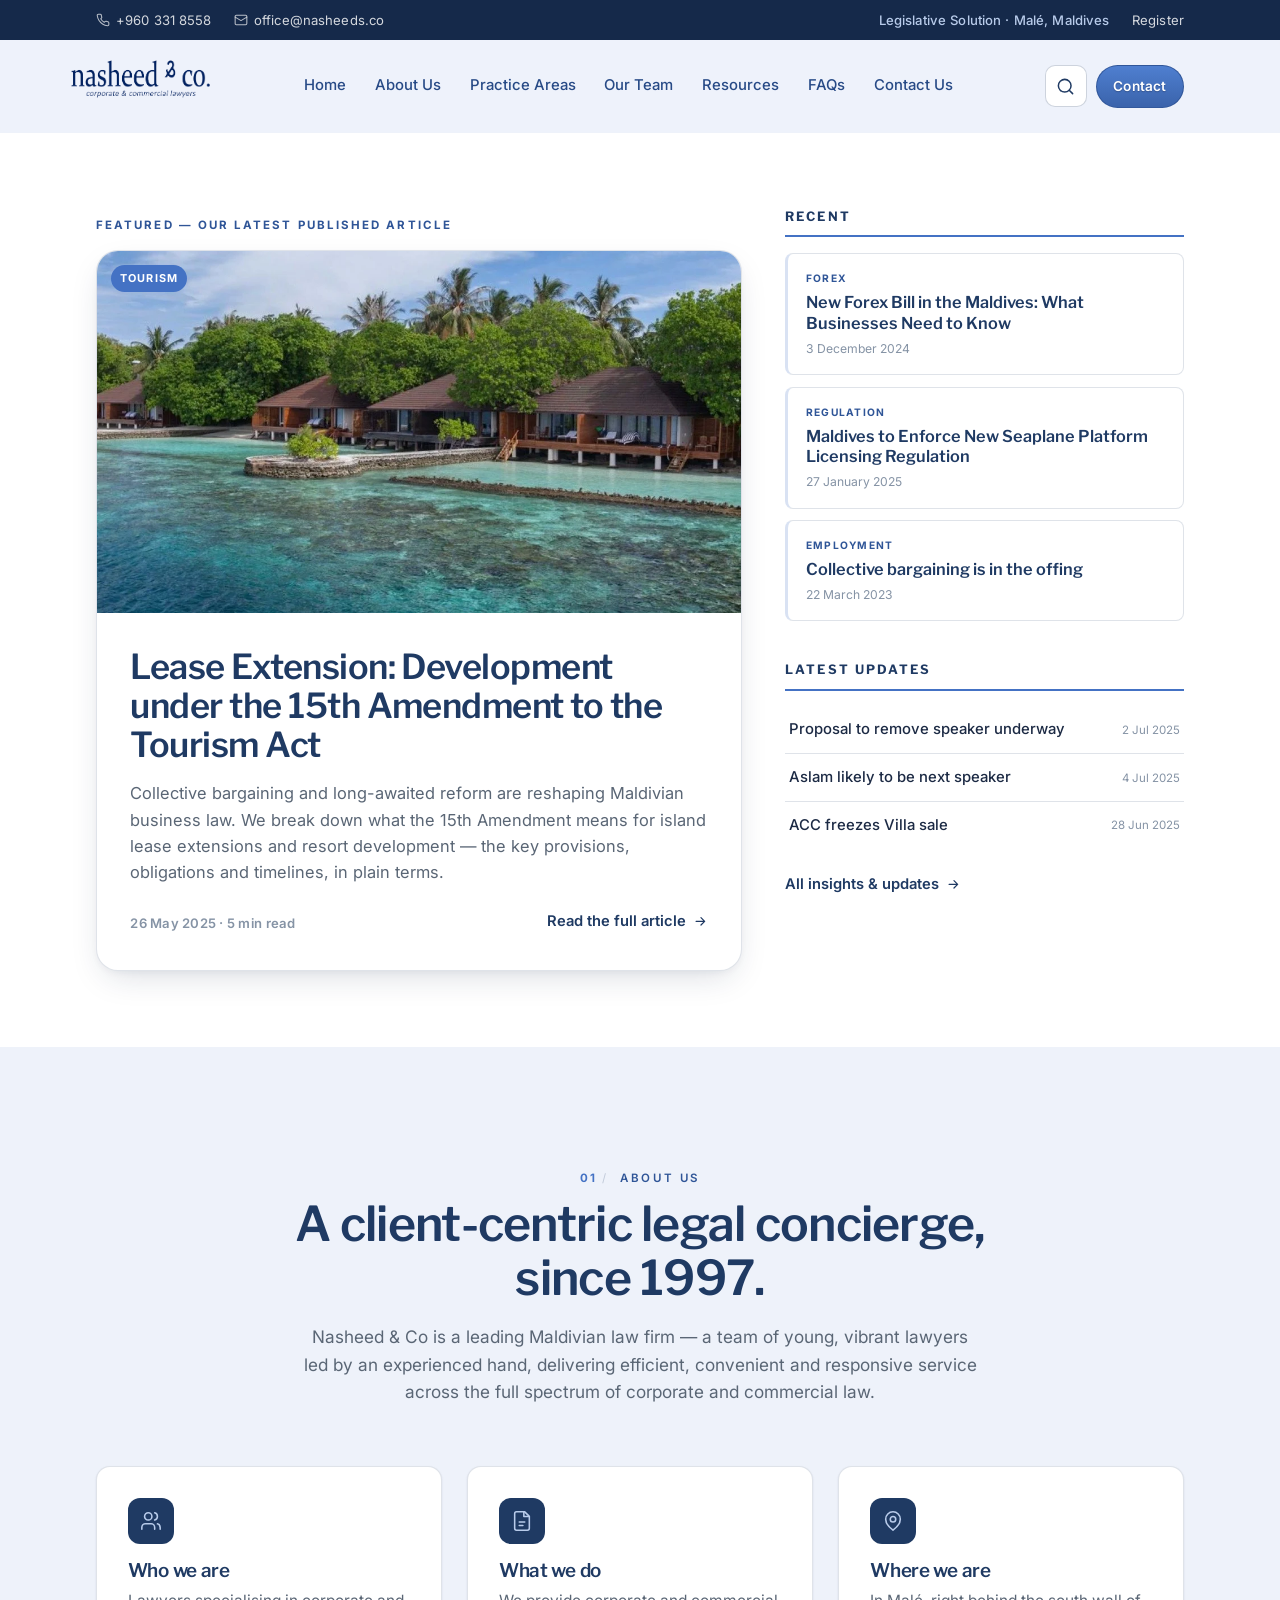
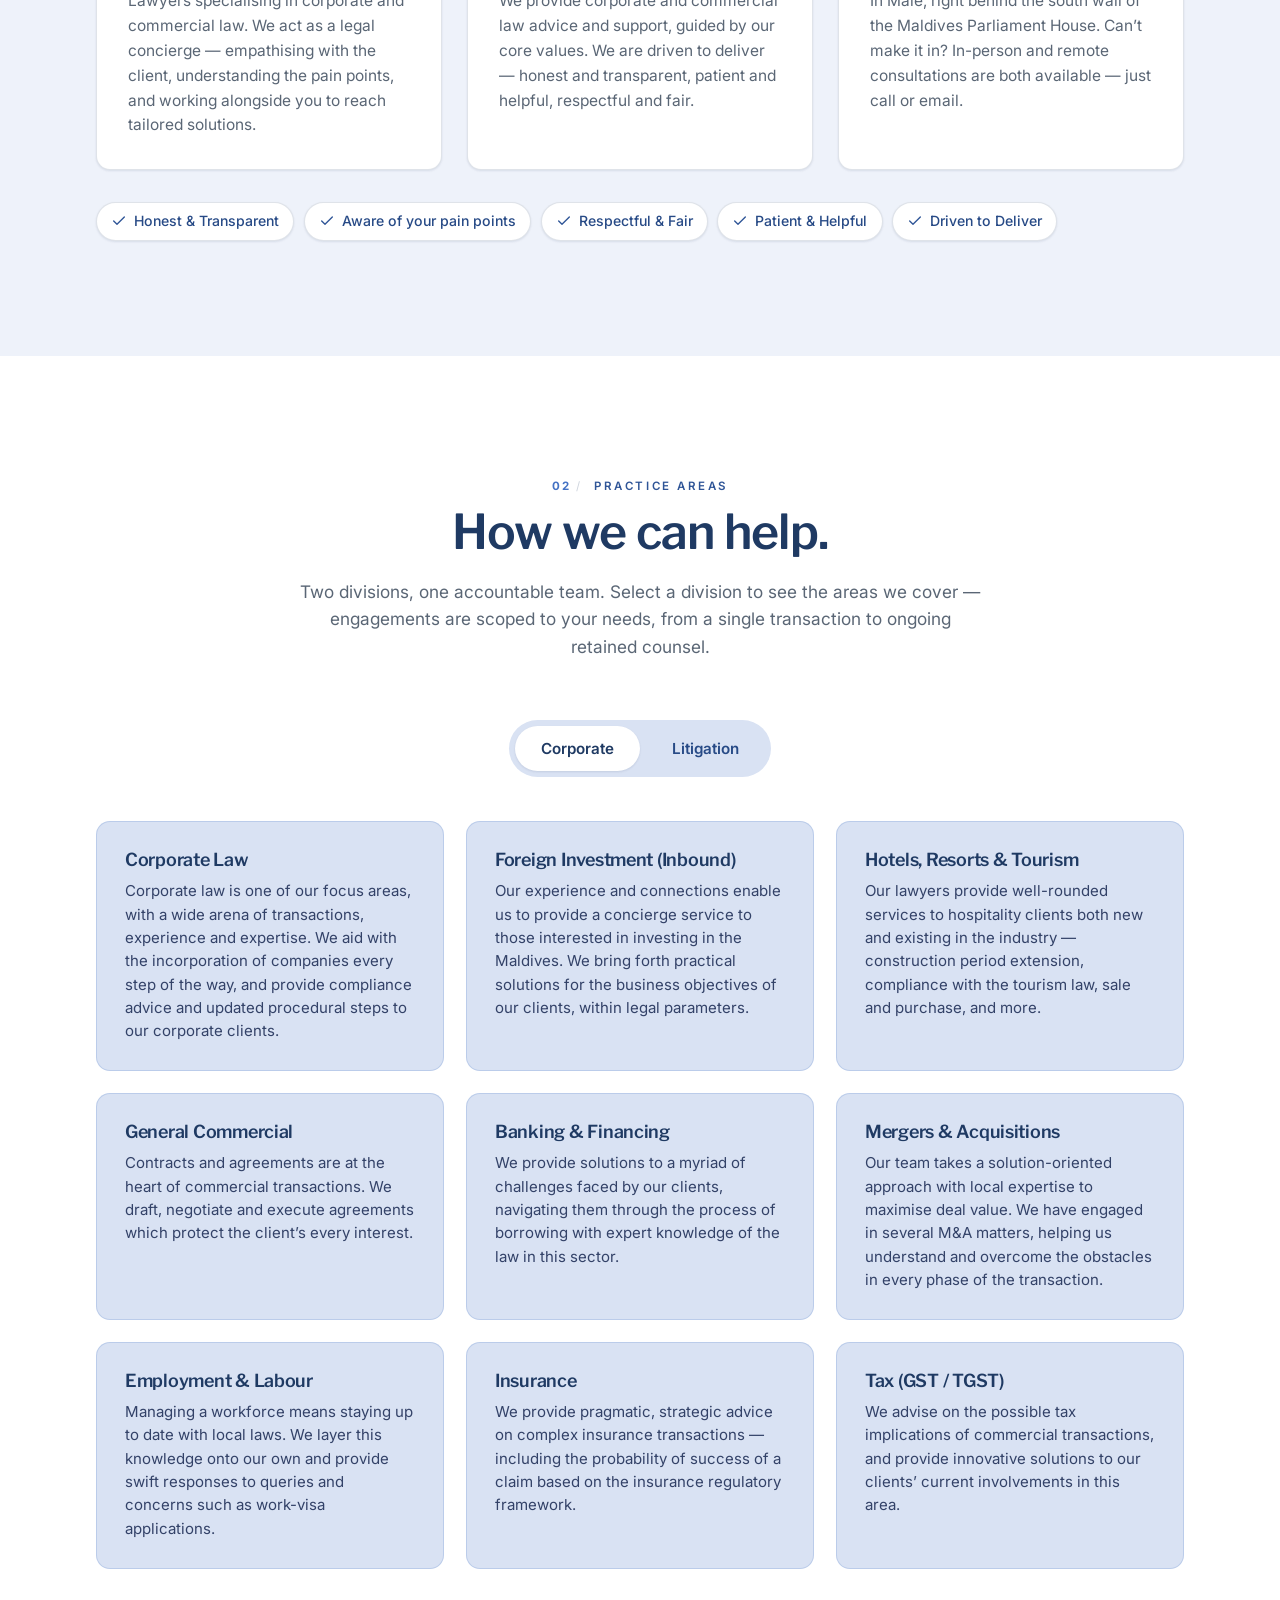
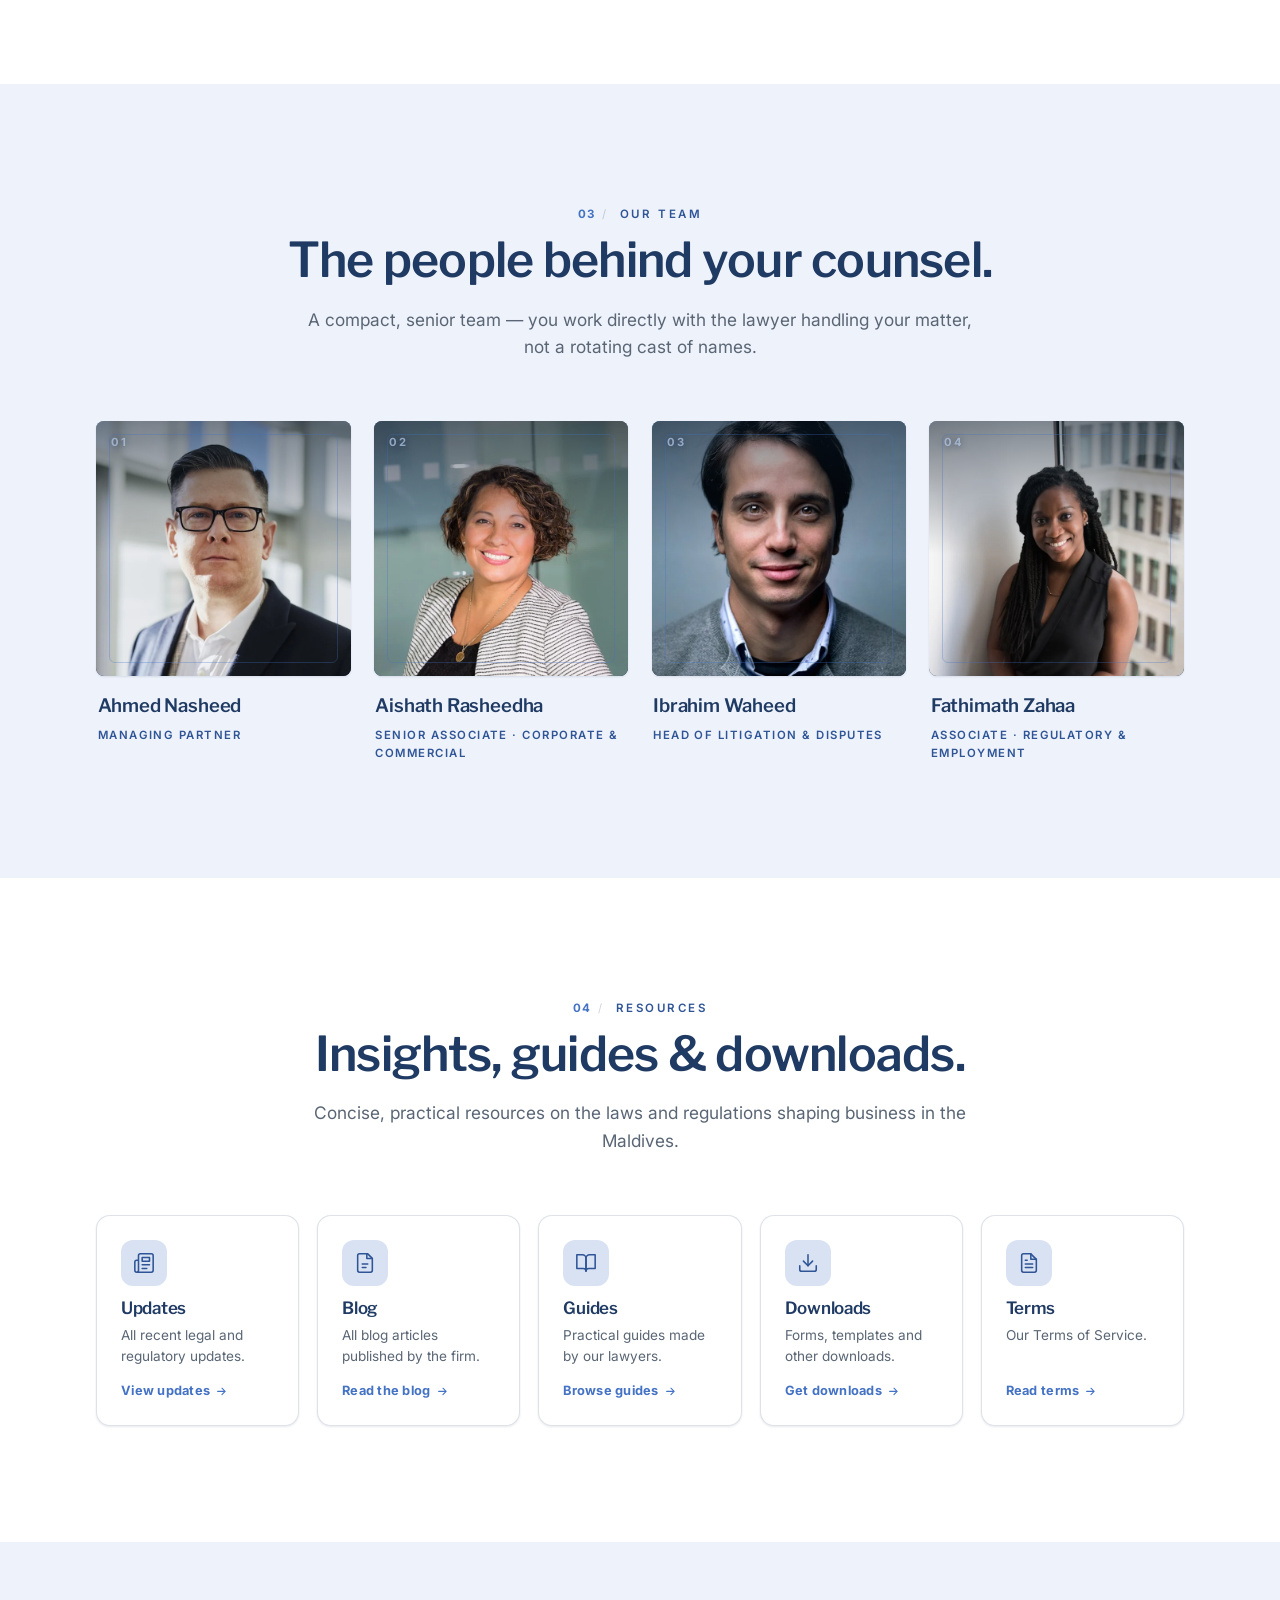
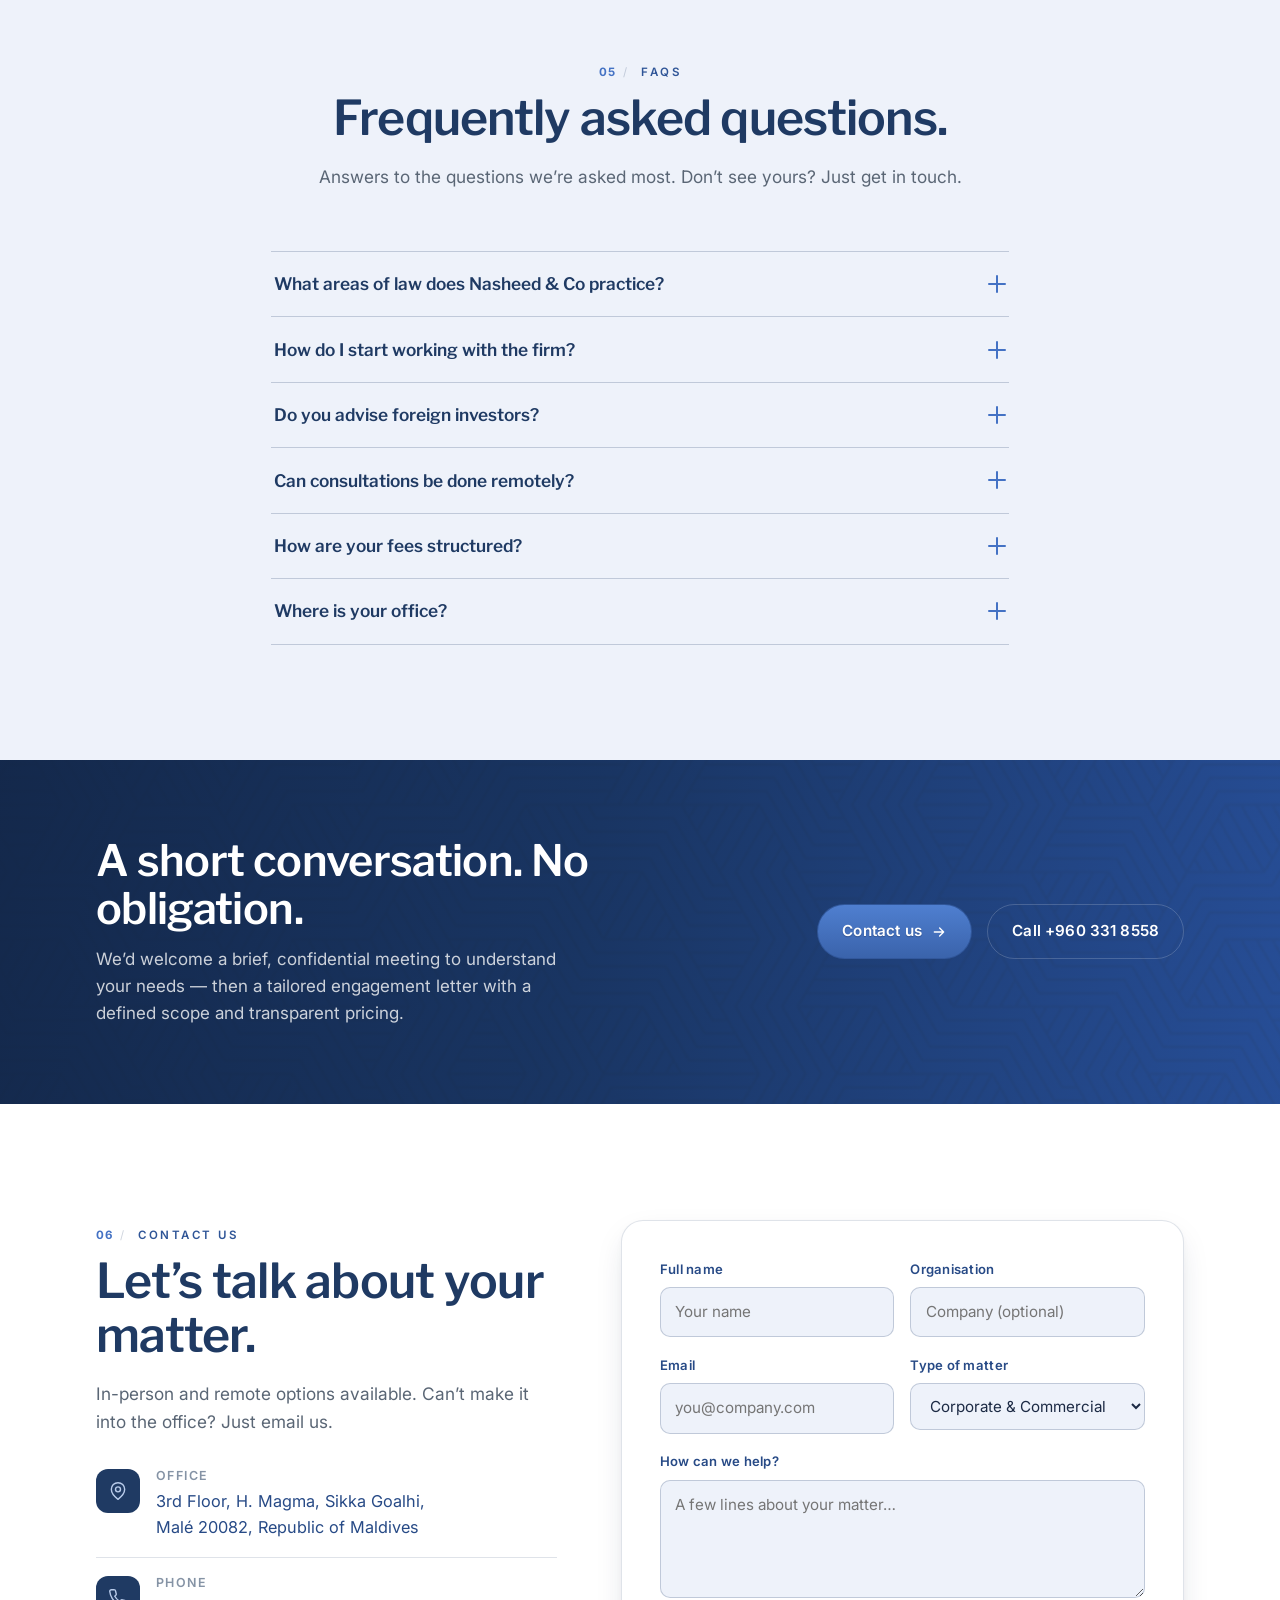
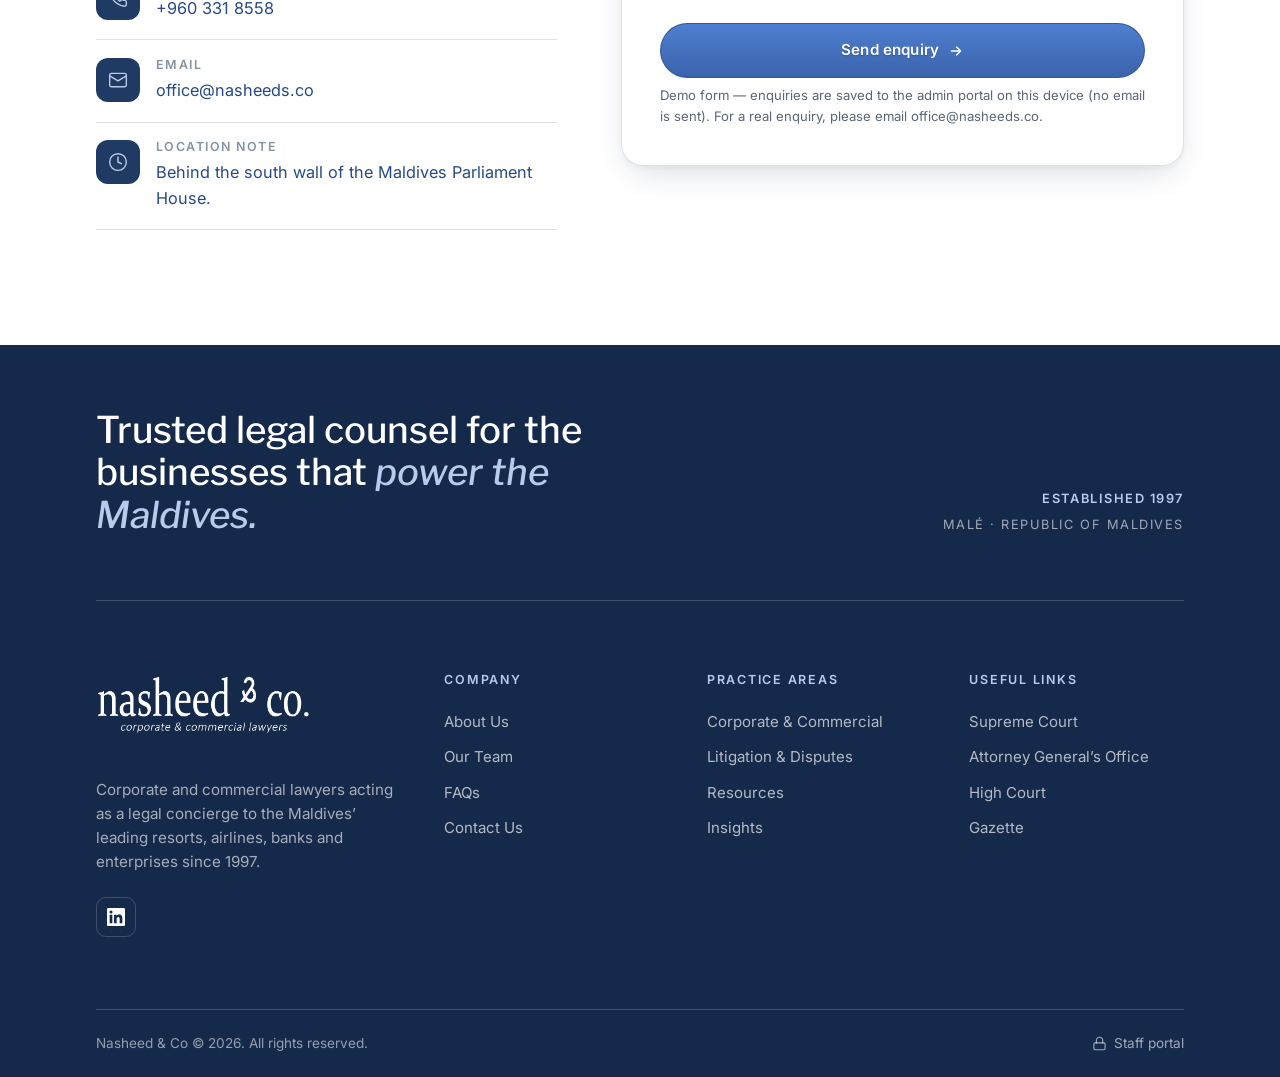
==== commit 27c910b9: "Add "Our Team" to the primary nav Links to the #team section (index) / index.html#team (member page)" ====
--- a/index.html
+++ b/index.html
@@ -56,6 +56,7 @@
         <a href="#home">Home</a>
         <a href="#about">About Us</a>
         <a href="#practice">Practice Areas</a>
+        <a href="#team">Our Team</a>
         <a href="#resources">Resources</a>
         <a href="#faqs">FAQs</a>
         <a href="#contact">Contact Us</a>
